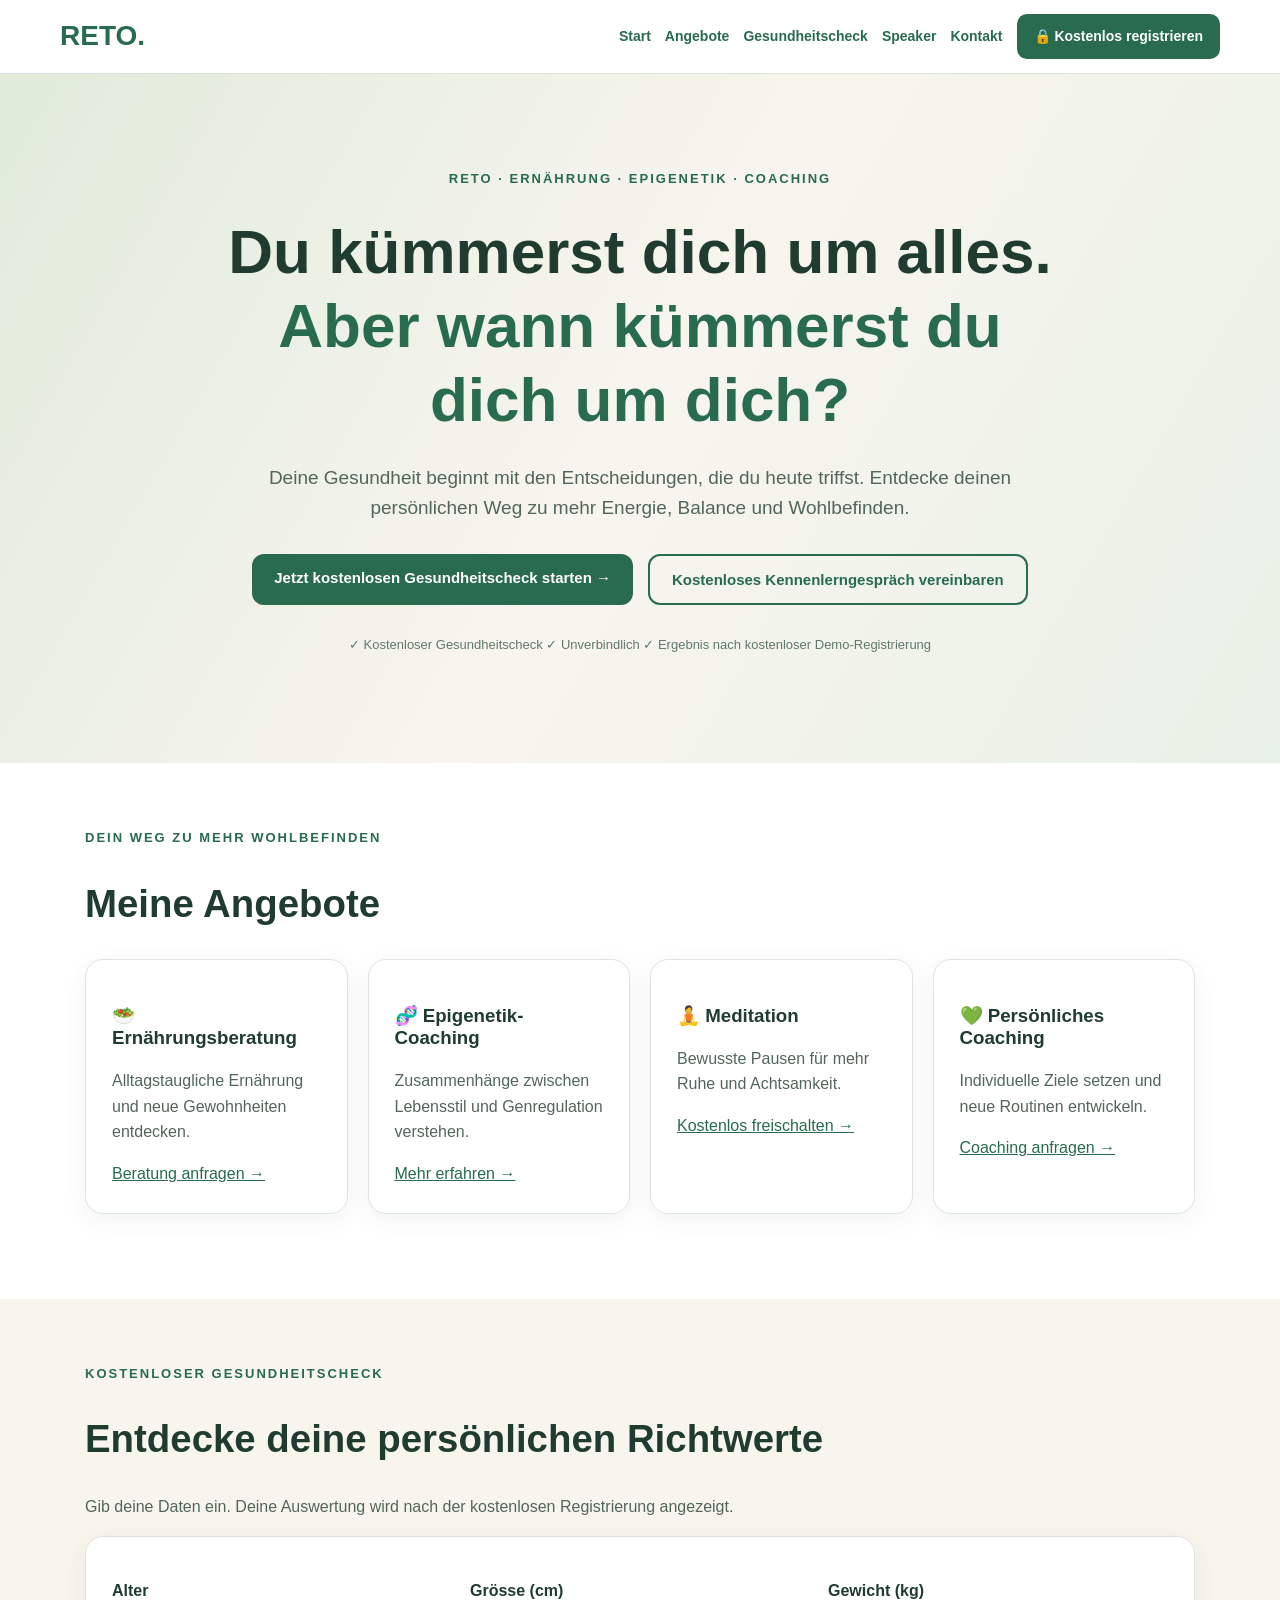
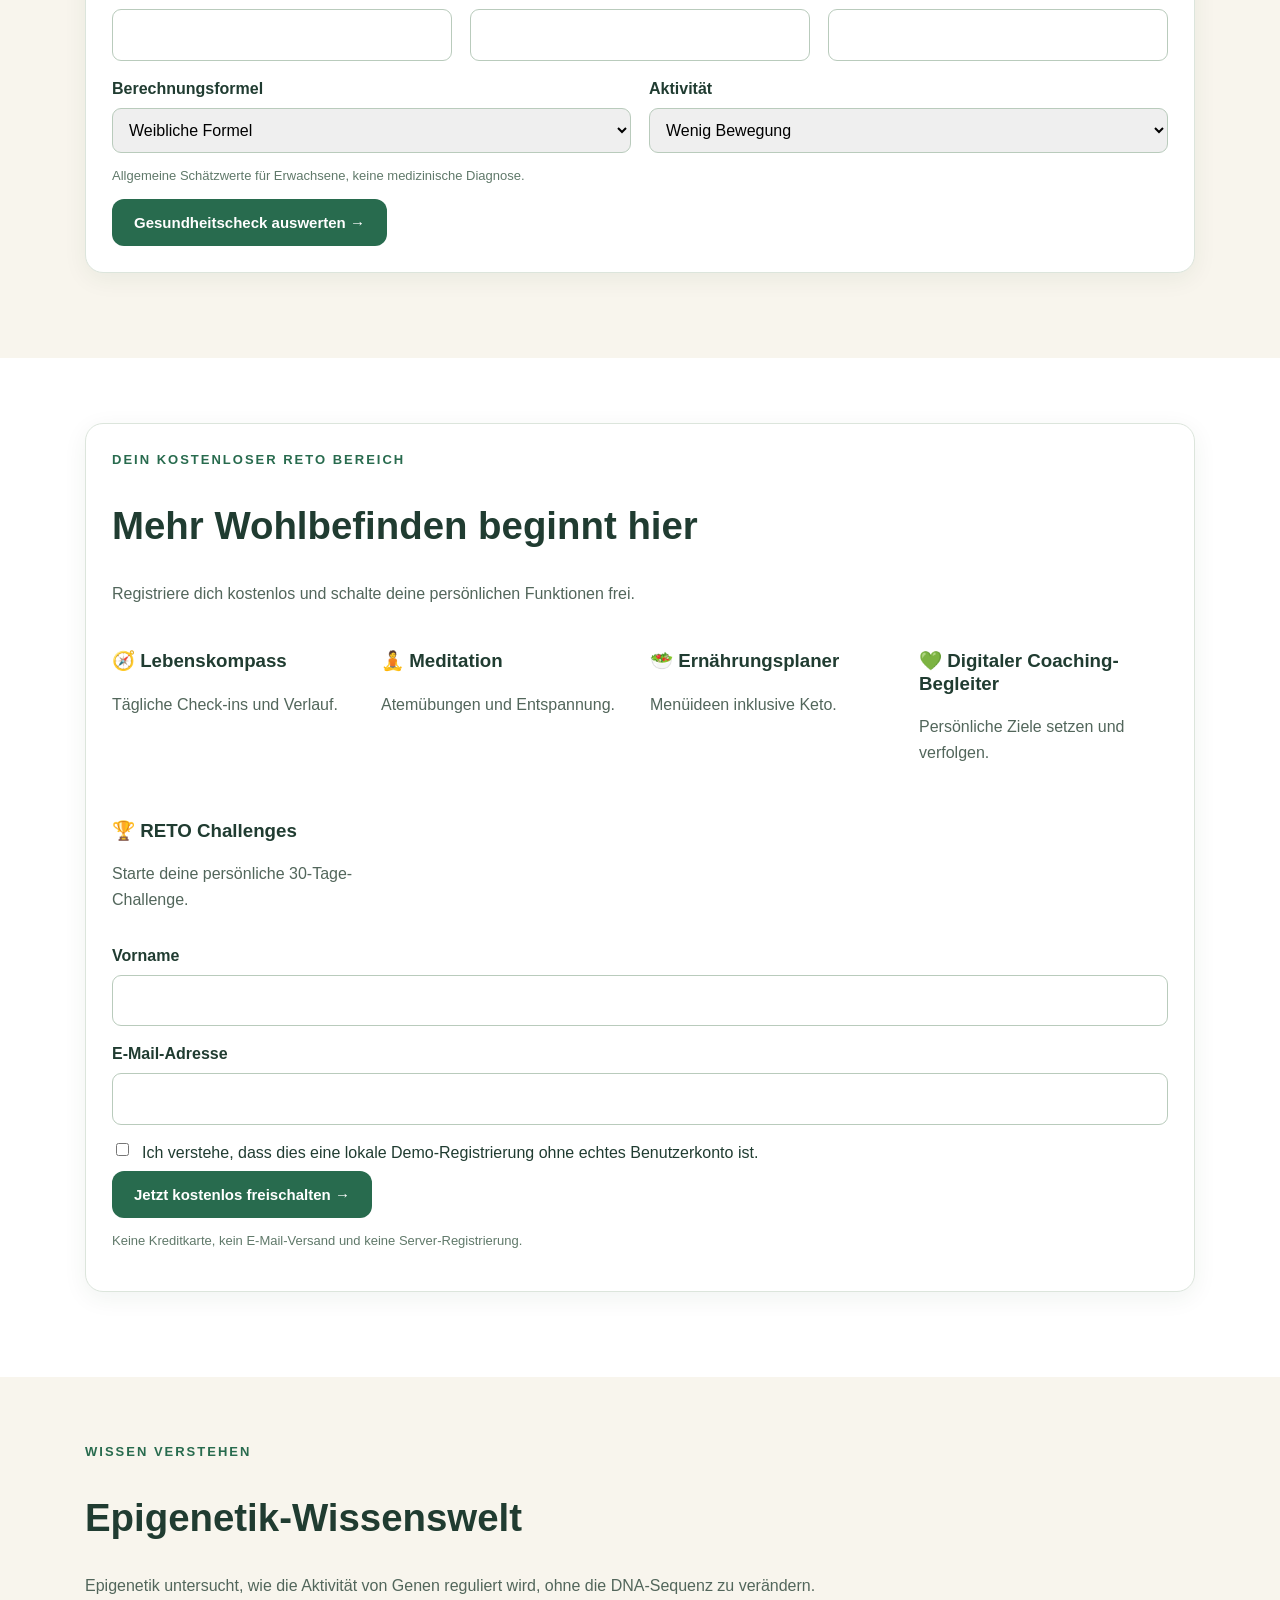
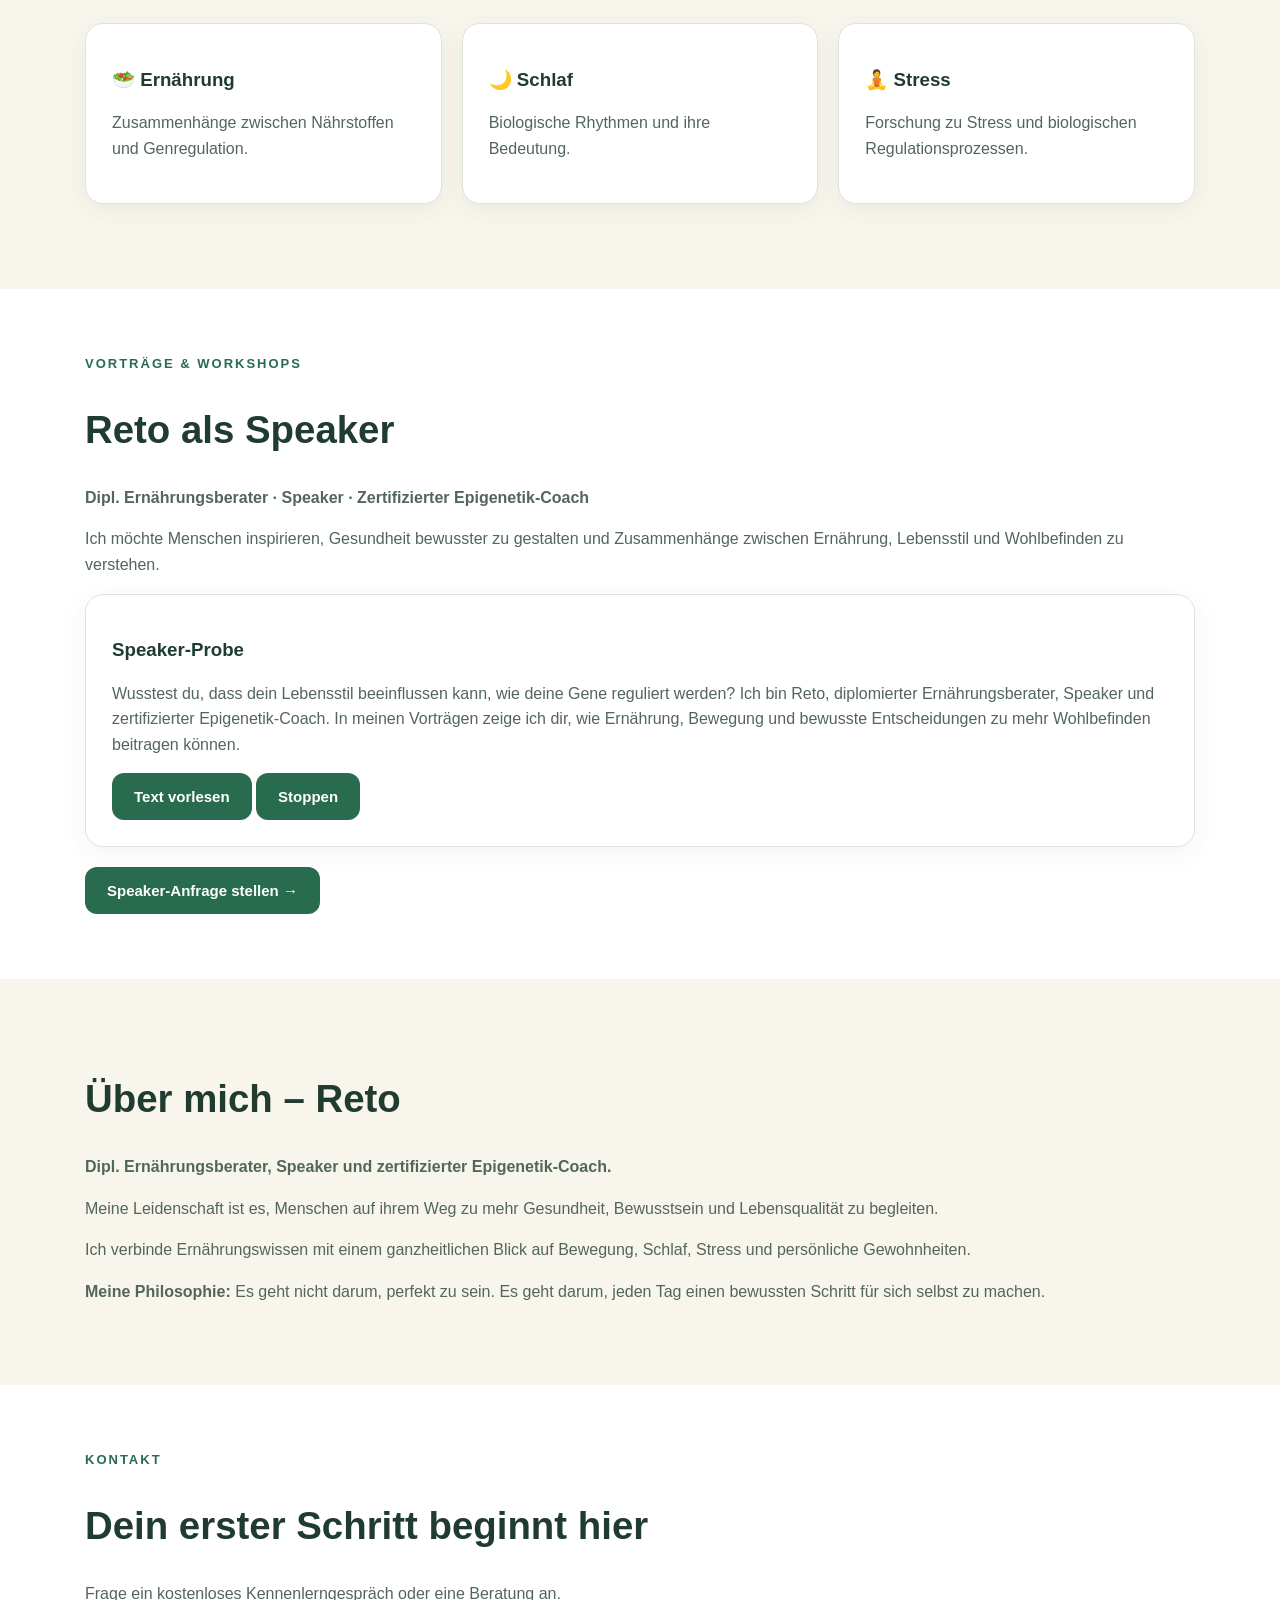
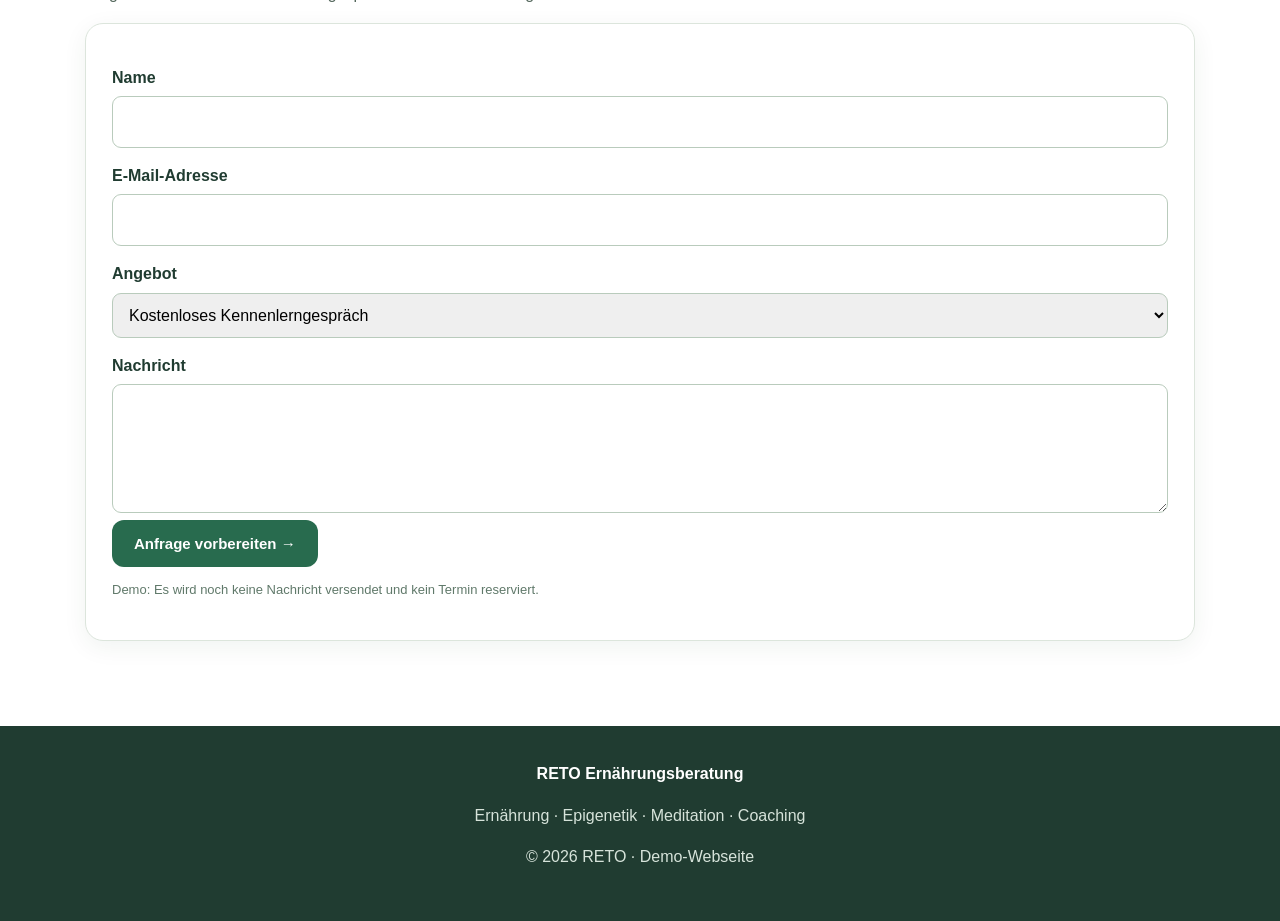
==== index.html @ 3183e953 "Update fmt.Println message from 'Hello' to 'Goodbye'" ====
<!DOCTYPE html>
<html lang="de-CH">
<head>
<meta charset="UTF-8">
<meta name="viewport" content="width=device-width, initial-scale=1">
<meta name="description" content="RETO Ernährungsberatung – Ernährung, Epigenetik, Meditation und Coaching.">
<title>RETO | Ernährung, Epigenetik & Coaching</title>

<style>
:root{
  --green:#286b4e;
  --dark:#203c31;
  --cream:#f8f5ed;
  --sage:#e0ebdc;
  --text:#52665b;
  --line:#dce5dc;
}
*{box-sizing:border-box}
html{scroll-behavior:smooth}
body{
  margin:0;
  font-family:Arial,Helvetica,sans-serif;
  color:var(--dark);
  line-height:1.6;
}
a{color:var(--green)}
p{color:var(--text)}
h1,h2,h3{line-height:1.2}
h2{font-size:clamp(27px,3vw,40px)}
section{scroll-margin-top:125px}
.hidden{display:none!important}

header{
  position:sticky;
  top:0;
  z-index:20;
  background:#fffffff2;
  border-bottom:1px solid var(--line);
}
nav{
  max-width:1200px;
  margin:auto;
  padding:14px 20px;
  display:flex;
  align-items:center;
  justify-content:space-between;
  gap:20px;
}
.logo{
  font-size:28px;
  font-weight:900;
  text-decoration:none;
}
.navlinks{
  display:flex;
  flex-wrap:wrap;
  align-items:center;
  gap:14px;
}
.navlinks a{
  text-decoration:none;
  font-size:14px;
  font-weight:700;
}
.member-button{
  background:var(--green);
  color:white!important;
  border-radius:10px;
  padding:11px 17px;
}
.container{
  max-width:1150px;
  margin:auto;
  padding:65px 20px;
}
.soft{background:var(--cream)}
.eyebrow{
  font-size:13px;
  font-weight:800;
  letter-spacing:2px;
  color:var(--green);
}
.hero{
  padding:95px 25px;
  text-align:center;
  background:linear-gradient(120deg,#e0ebdc,#f8f5ed,#e8f1e7);
}
.hero-inner{max-width:850px;margin:auto}
.hero h1{
  font-size:clamp(35px,5vw,62px);
  margin:25px 0;
}
.hero h1 span{display:block;color:var(--green)}
.hero p{font-size:19px}
.buttons{
  display:flex;
  justify-content:center;
  flex-wrap:wrap;
  gap:15px;
  margin:30px 0;
}
.btn,button{
  display:inline-block;
  background:var(--green);
  color:white;
  padding:15px 22px;
  border:0;
  border-radius:12px;
  font:700 15px Arial,sans-serif;
  cursor:pointer;
  text-decoration:none;
}
.btn:hover,button:hover{background:#1d503a}
.btn-outline{
  background:transparent;
  color:var(--green);
  border:2px solid var(--green);
}
.btn-outline:hover{
  background:var(--sage);
  color:var(--green);
}
button:disabled{opacity:.5;cursor:not-allowed}
.grid{
  display:grid;
  grid-template-columns:repeat(auto-fit,minmax(240px,1fr));
  gap:20px;
  margin-top:25px;
}
.card{
  background:white;
  border:1px solid var(--line);
  padding:26px;
  border-radius:18px;
  margin-bottom:20px;
  box-shadow:0 6px 24px #173b2610;
}
label{
  display:block;
  font-weight:700;
  margin:15px 0 6px;
}
input,select,textarea{
  width:100%;
  padding:12px;
  font:inherit;
  border:1px solid #b9cbbc;
  border-radius:9px;
}
input[type=range]{padding:0}
input[type=checkbox]{width:auto}
.check{
  display:flex;
  gap:10px;
  align-items:flex-start;
  font-weight:400;
}
.row{display:flex;gap:18px;flex-wrap:wrap}
.row>div{flex:1;min-width:180px}
.result{
  background:var(--sage);
  padding:22px;
  border-radius:14px;
  margin:20px 0;
}
.small{font-size:13px!important;color:#60796a}
.bar{
  height:14px;
  background:#dce7de;
  border-radius:20px;
  overflow:hidden;
}
.bar-fill{
  height:100%;
  width:0;
  background:var(--green);
}
.notice{
  background:#edf5ec;
  padding:20px;
  border-left:4px solid var(--green);
}
footer{
  background:var(--dark);
  padding:35px 20px;
  text-align:center;
  color:white;
}
footer p{color:#d6e3da}

@media(max-width:800px){
  nav{flex-direction:column;align-items:flex-start}
  .navlinks{gap:10px}
  .hero{padding:65px 20px}
  .hero p{font-size:16px}
  .container{padding:45px 18px}
  .buttons{flex-direction:column}
  .buttons .btn{width:100%}
}
</style>
</head>

<body>

<header>
<nav>
  <a href="#start" class="logo">RETO.</a>

  <div class="navlinks">
    <a href="#start">Start</a>
    <a href="#angebote">Angebote</a>
    <a href="#rechner">Gesundheitscheck</a>

    <!-- Nur nach Registrierung -->
    <a href="#kompass" class="member-nav hidden">Lebenskompass</a>
    <a href="#meditation" class="member-nav hidden">Meditation</a>
    <a href="#ernaehrung" class="member-nav hidden">Ernährung</a>
    <a href="#coaching" class="member-nav hidden">Coaching</a>
    <a href="#challenges" class="member-nav hidden">Challenges</a>

    <a href="#speaker">Speaker</a>
    <a href="#buchung">Kontakt</a>

    <a href="#mitgliedschaft" id="memberNavButton" class="member-button">
      🔒 Kostenlos registrieren
    </a>
  </div>
</nav>
</header>

<main>

<!-- STARTSEITE -->
<section id="start" class="hero">
<div class="hero-inner">
  <div class="eyebrow">RETO · ERNÄHRUNG · EPIGENETIK · COACHING</div>

  <h1>
    Du kümmerst dich um alles.
    <span>Aber wann kümmerst du dich um dich?</span>
  </h1>

  <p>
    Deine Gesundheit beginnt mit den Entscheidungen,
    die du heute triffst. Entdecke deinen persönlichen
    Weg zu mehr Energie, Balance und Wohlbefinden.
  </p>

  <div class="buttons">
    <a href="#rechner" class="btn">
      Jetzt kostenlosen Gesundheitscheck starten →
    </a>
    <a href="#buchung" class="btn btn-outline">
      Kostenloses Kennenlerngespräch vereinbaren
    </a>
  </div>

  <p class="small">
    ✓ Kostenloser Gesundheitscheck
    ✓ Unverbindlich
    ✓ Ergebnis nach kostenloser Demo-Registrierung
  </p>
</div>
</section>

<!-- ANGEBOTE -->
<section id="angebote" class="container">
  <div class="eyebrow">DEIN WEG ZU MEHR WOHLBEFINDEN</div>
  <h2>Meine Angebote</h2>

  <div class="grid">
    <article class="card">
      <h3>🥗 Ernährungsberatung</h3>
      <p>Alltagstaugliche Ernährung und neue Gewohnheiten entdecken.</p>
      <a href="#buchung">Beratung anfragen →</a>
    </article>

    <article class="card">
      <h3>🧬 Epigenetik-Coaching</h3>
      <p>Zusammenhänge zwischen Lebensstil und Genregulation verstehen.</p>
      <a href="#epigenetik">Mehr erfahren →</a>
    </article>

    <article class="card">
      <h3>🧘 Meditation</h3>
      <p>Bewusste Pausen für mehr Ruhe und Achtsamkeit.</p>
      <a href="#mitgliedschaft">Kostenlos freischalten →</a>
    </article>

    <article class="card">
      <h3>💚 Persönliches Coaching</h3>
      <p>Individuelle Ziele setzen und neue Routinen entwickeln.</p>
      <a href="#buchung">Coaching anfragen →</a>
    </article>
  </div>
</section>

<!-- GESUNDHEITSCHECK -->
<section id="rechner" class="soft">
<div class="container">
  <div class="eyebrow">KOSTENLOSER GESUNDHEITSCHECK</div>
  <h2>Entdecke deine persönlichen Richtwerte</h2>

  <p>
    Gib deine Daten ein. Deine Auswertung wird nach
    der kostenlosen Registrierung angezeigt.
  </p>

  <form id="healthForm" class="card">
    <div class="row">
      <div>
        <label for="age">Alter</label>
        <input id="age" type="number" min="18" max="120" required>
      </div>
      <div>
        <label for="height">Grösse (cm)</label>
        <input id="height" type="number" min="100" max="250" required>
      </div>
      <div>
        <label for="weight">Gewicht (kg)</label>
        <input id="weight" type="number" min="25" max="350" step="0.1" required>
      </div>
    </div>

    <div class="row">
      <div>
        <label for="sex">Berechnungsformel</label>
        <select id="sex">
          <option value="female">Weibliche Formel</option>
          <option value="male">Männliche Formel</option>
        </select>
      </div>
      <div>
        <label for="activity">Aktivität</label>
        <select id="activity">
          <option value="1.2">Wenig Bewegung</option>
          <option value="1.375">Leicht aktiv</option>
          <option value="1.55">Mässig aktiv</option>
          <option value="1.725">Sehr aktiv</option>
        </select>
      </div>
    </div>

    <p class="small">Allgemeine Schätzwerte für Erwachsene, keine medizinische Diagnose.</p>
    <button type="submit">Gesundheitscheck auswerten →</button>
  </form>

  <div id="healthGate" class="notice hidden">
    <h3>🔒 Deine Auswertung ist bereit</h3>
    <p>Registriere dich kostenlos, um dein Ergebnis zu sehen.</p>
    <a href="#mitgliedschaft" class="btn">Jetzt kostenlos registrieren →</a>
  </div>

  <div id="healthResult" class="result hidden" aria-live="polite">
    <h3>Deine persönliche Auswertung</h3>
    <div id="healthValues"></div>
    <a href="#kompass" class="btn">Zum Lebenskompass →</a>
  </div>
</div>
</section>

<!-- REGISTRIERUNG -->
<section id="mitgliedschaft" class="container">

  <div id="memberGate" class="card">
    <div class="eyebrow">DEIN KOSTENLOSER RETO BEREICH</div>
    <h2>Mehr Wohlbefinden beginnt hier</h2>

    <p>
      Registriere dich kostenlos und schalte
      deine persönlichen Funktionen frei.
    </p>

    <div class="grid">
      <div>
        <h3>🧭 Lebenskompass</h3>
        <p>Tägliche Check-ins und Verlauf.</p>
      </div>
      <div>
        <h3>🧘 Meditation</h3>
        <p>Atemübungen und Entspannung.</p>
      </div>
      <div>
        <h3>🥗 Ernährungsplaner</h3>
        <p>Menüideen inklusive Keto.</p>
      </div>
      <div>
        <h3>💚 Digitaler Coaching-Begleiter</h3>
        <p>Persönliche Ziele setzen und verfolgen.</p>
      </div>
      <div>
        <h3>🏆 RETO Challenges</h3>
        <p>Starte deine persönliche 30-Tage-Challenge.</p>
      </div>
    </div>

    <form id="memberForm">
      <label for="memberName">Vorname</label>
      <input id="memberName" maxlength="80" required>

      <label for="memberEmail">E-Mail-Adresse</label>
      <input id="memberEmail" type="email" required>

      <label class="check">
        <input type="checkbox" required>
        Ich verstehe, dass dies eine lokale Demo-Registrierung
        ohne echtes Benutzerkonto ist.
      </label>

      <button type="submit">
        Jetzt kostenlos freischalten →
      </button>
    </form>

    <p class="small">
      Keine Kreditkarte, kein E-Mail-Versand
      und keine Server-Registrierung.
    </p>
  </div>

  <div id="memberWelcome" class="result hidden">
    <h2 id="welcomeTitle">Willkommen bei RETO!</h2>
    <p>Deine Funktionen sind in diesem Browser freigeschaltet.</p>

    <div class="buttons">
      <a href="#kompass" class="btn">🧭 Lebenskompass</a>
      <a href="#meditation" class="btn">🧘 Meditation</a>
      <a href="#ernaehrung" class="btn">🥗 Ernährungsplaner</a>
      <a href="#coaching" class="btn">💚 Coaching-Begleiter</a>
      <a href="#challenges" class="btn">🏆 RETO Challenges</a>
    </div>

    <button type="button" id="logoutButton">
      Demo-Zugang zurücksetzen
    </button>
  </div>
</section>

<!-- LEBENSKOMPASS -->
<section id="kompass" class="container member-only hidden">
  <div class="eyebrow">DEIN TÄGLICHER BEGLEITER</div>
  <h2>RETO Lebenskompass</h2>

  <p>Wie geht es dir heute? Halte deine Werte fest und beobachte deinen Verlauf.</p>

  <form id="compassForm" class="card">
    <label for="energy">
      Energie: <output id="energyOut">5</output>/10
    </label>
    <input id="energy" type="range" min="1" max="10" value="5">

    <label for="stress">
      Stress: <output id="stressOut">5</output>/10
    </label>
    <input id="stress" type="range" min="1" max="10" value="5">

    <label for="mood">
      Stimmung: <output id="moodOut">5</output>/10
    </label>
    <input id="mood" type="range" min="1" max="10" value="5">

    <label for="sleep">Schlafdauer (Stunden)</label>
    <input id="sleep" type="number" min="0" max="24" step="0.5" value="7" required>

    <label for="movement">Bewegung (Minuten)</label>
    <input id="movement" type="number" min="0" max="1440" value="20" required>

    <label for="notes">Persönliche Notiz</label>
    <textarea id="notes" rows="3"></textarea>

    <button type="submit">Heutigen Check-in speichern</button>
  </form>

  <div id="dailyTip" class="result hidden" aria-live="polite"></div>

  <div class="card">
    <h3>Dein Verlauf</h3>
    <p id="progressText">Noch keine Check-ins vorhanden.</p>
    <div class="bar">
      <div id="progressBar" class="bar-fill"></div>
    </div>
    <div id="history"></div>
    <button type="button" id="clearCompass">Verlauf löschen</button>
  </div>
</section>

<!-- MEDITATION -->
<section id="meditation" class="soft member-only hidden">
<div class="container">
  <div class="eyebrow">RETO MITGLIEDERBEREICH</div>
  <h2>Meditation & Achtsamkeit</h2>

  <p>Gönne dir einen bewussten Moment der Ruhe.</p>

  <div class="grid">
    <div class="card">
      <h3>🌿 Ruhiger Atem</h3>
      <p>Eine kurze Atemübung über 60 Sekunden.</p>
      <button type="button" id="breathButton">
        Atemübung starten
      </button>
      <div id="breathText" class="result hidden" aria-live="polite"></div>
    </div>

    <div class="card">
      <h3>🌙 Abendruhe</h3>
      <p>Ein Impuls zum bewussten Abschalten.</p>
      <button type="button" id="eveningButton">
        Abendimpuls anzeigen
      </button>
      <div id="eveningText" class="result hidden"></div>
    </div>
  </div>
</div>
</section>

<!-- ERNÄHRUNGSPLANER -->
<section id="ernaehrung" class="container member-only hidden">
  <div class="eyebrow">RETO MITGLIEDERBEREICH</div>
  <h2>Intelligenter Ernährungsplaner</h2>

  <p>Entdecke Menüideen passend zu deiner Ernährungsform.</p>

  <div class="card">
    <label for="diet">Ernährungsform</label>
    <select id="diet">
      <option value="balanced">Ausgewogen</option>
      <option value="vegetarian">Vegetarisch</option>
      <option value="vegan">Vegan</option>
      <option value="keto">Keto</option>
    </select>

    <button type="button" id="mealButton">
      Menüideen erstellen
    </button>

    <div id="mealResult" class="result hidden"></div>
  </div>

  <p class="small">
    Die Menüideen berücksichtigen keine individuellen
    Allergien oder Erkrankungen.
  </p>
</section>

<!-- DIGITALER COACHING-BEGLEITER -->
<section id="coaching" class="container member-only hidden">
  <div class="eyebrow">RETO MITGLIEDERBEREICH</div>
  <h2>Digitaler Coaching-Begleiter</h2>

  <p>Setze dir ein persönliches Ziel und verfolge deinen Fortschritt.</p>

  <div class="card">
    <label for="goal">Mein persönliches Ziel</label>
    <input id="goal" maxlength="300"
           placeholder="z.B. täglich 20 Minuten spazieren">

    <button type="button" id="saveGoal">
      Ziel speichern
    </button>

    <p id="goalDisplay"></p>
  </div>
</section>

<!-- RETO CHALLENGES -->
<section id="challenges" class="soft member-only hidden">
<div class="container">
  <div class="eyebrow">RETO MITGLIEDERBEREICH</div>
  <h2>RETO Challenges</h2>

  <p>Starte deine persönliche 30-Tage-Wohlfühlchallenge.</p>

  <div class="card">
    <h3>🏆 30 Tage für dich</h3>
    <p>Jeden Tag eine kleine Aufgabe für mehr Achtsamkeit.</p>

    <p id="challengeProgress"></p>

    <button type="button" id="challengeButton">
      Heutige Aufgabe erledigt
    </button>

    <p class="small">
      Lokale Einzel-Challenge, noch keine echte Community.
    </p>
  </div>
</div>
</section>

<!-- EPIGENETIK -->
<section id="epigenetik" class="soft">
<div class="container">
  <div class="eyebrow">WISSEN VERSTEHEN</div>
  <h2>Epigenetik-Wissenswelt</h2>

  <p>
    Epigenetik untersucht, wie die Aktivität von Genen
    reguliert wird, ohne die DNA-Sequenz zu verändern.
  </p>

  <div class="grid">
    <div class="card">
      <h3>🥗 Ernährung</h3>
      <p>Zusammenhänge zwischen Nährstoffen und Genregulation.</p>
    </div>
    <div class="card">
      <h3>🌙 Schlaf</h3>
      <p>Biologische Rhythmen und ihre Bedeutung.</p>
    </div>
    <div class="card">
      <h3>🧘 Stress</h3>
      <p>Forschung zu Stress und biologischen Regulationsprozessen.</p>
    </div>
  </div>
</div>
</section>

<!-- SPEAKER -->
<section id="speaker" class="container">
  <div class="eyebrow">VORTRÄGE & WORKSHOPS</div>
  <h2>Reto als Speaker</h2>

  <p>
    <strong>
      Dipl. Ernährungsberater · Speaker ·
      Zertifizierter Epigenetik-Coach
    </strong>
  </p>

  <p>
    Ich möchte Menschen inspirieren, Gesundheit bewusster
    zu gestalten und Zusammenhänge zwischen Ernährung,
    Lebensstil und Wohlbefinden zu verstehen.
  </p>

  <div class="card">
    <h3>Speaker-Probe</h3>

    <p id="speakerText">
      Wusstest du, dass dein Lebensstil beeinflussen kann,
      wie deine Gene reguliert werden?
      Ich bin Reto, diplomierter Ernährungsberater,
      Speaker und zertifizierter Epigenetik-Coach.
      In meinen Vorträgen zeige ich dir, wie Ernährung,
      Bewegung und bewusste Entscheidungen
      zu mehr Wohlbefinden beitragen können.
    </p>

    <button type="button" id="speakButton">Text vorlesen</button>
    <button type="button" id="stopSpeak">Stoppen</button>
  </div>

  <a href="#buchung" class="btn">
    Speaker-Anfrage stellen →
  </a>
</section>

<!-- ÜBER MICH -->
<section id="ueber" class="soft">
<div class="container">
  <h2>Über mich – Reto</h2>

  <p>
    <strong>
      Dipl. Ernährungsberater, Speaker und
      zertifizierter Epigenetik-Coach.
    </strong>
  </p>

  <p>
    Meine Leidenschaft ist es, Menschen auf ihrem Weg
    zu mehr Gesundheit, Bewusstsein und Lebensqualität
    zu begleiten.
  </p>

  <p>
    Ich verbinde Ernährungswissen mit einem
    ganzheitlichen Blick auf Bewegung, Schlaf,
    Stress und persönliche Gewohnheiten.
  </p>

  <p>
    <strong>Meine Philosophie:</strong>
    Es geht nicht darum, perfekt zu sein.
    Es geht darum, jeden Tag einen bewussten
    Schritt für sich selbst zu machen.
  </p>
</div>
</section>

<!-- KONTAKT -->
<section id="buchung" class="container">
  <div class="eyebrow">KONTAKT</div>
  <h2>Dein erster Schritt beginnt hier</h2>

  <p>Frage ein kostenloses Kennenlerngespräch oder eine Beratung an.</p>

  <form id="bookingForm" class="card">
    <label for="bookName">Name</label>
    <input id="bookName" required>

    <label for="bookEmail">E-Mail-Adresse</label>
    <input id="bookEmail" type="email" required>

    <label for="bookService">Angebot</label>
    <select id="bookService">
      <option>Kostenloses Kennenlerngespräch</option>
      <option>Ernährungsberatung</option>
      <option>Epigenetik-Coaching</option>
      <option>Persönliches Coaching</option>
      <option>Speaker-Anfrage</option>
    </select>

    <label for="bookMessage">Nachricht</label>
    <textarea id="bookMessage" rows="4"></textarea>

    <button type="submit">Anfrage vorbereiten →</button>

    <p class="small">
      Demo: Es wird noch keine Nachricht versendet
      und kein Termin reserviert.
    </p>
  </form>

  <div id="bookingResult" class="result hidden">
    <h3>Deine vorbereitete Anfrage</h3>
    <textarea id="bookingCopy" rows="8" readonly></textarea>
    <button type="button" id="copyBooking">Anfrage kopieren</button>
  </div>
</section>

</main>

<footer>
  <strong>RETO Ernährungsberatung</strong>
  <p>Ernährung · Epigenetik · Meditation · Coaching</p>
  <p>© <span id="year"></span> RETO · Demo-Webseite</p>
</footer>

<script>
"use strict";

const $ = id => document.getElementById(id);
const KEY = "reto_demo_v3_";

const protectedIds = [
  "kompass",
  "meditation",
  "ernaehrung",
  "coaching",
  "challenges"
];

function read(key,fallback) {
  try {
    const value = localStorage.getItem(KEY+key);
    return value===null ? fallback : JSON.parse(value);
  } catch {
    return fallback;
  }
}

function save(key,value) {
  try {
    localStorage.setItem(KEY+key,JSON.stringify(value));
    return true;
  } catch {
    alert("Die lokale Speicherung ist nicht verfügbar.");
    return false;
  }
}

function today() {
  const d=new Date();
  return [
    d.getFullYear(),
    String(d.getMonth()+1).padStart(2,"0"),
    String(d.getDate()).padStart(2,"0")
  ].join("-");
}

function isMember() {
  return read("registered",false)===true;
}

function setText(id,value) {
  $(id).textContent=value;
}

/* REGISTRIERUNG UND NAVIGATION */

function updateMemberAccess() {
  const member=isMember();

  document.querySelectorAll(".member-only")
    .forEach(el=>el.classList.toggle("hidden",!member));

  document.querySelectorAll(".member-nav")
    .forEach(el=>el.classList.toggle("hidden",!member));

  $("memberGate").classList.toggle("hidden",member);
  $("memberWelcome").classList.toggle("hidden",!member);

  $("memberNavButton").textContent=
    member ? "💚 Mein RETO" : "🔒 Kostenlos registrieren";

  const name=read("memberName","");
  setText(
    "welcomeTitle",
    name ? "Willkommen, "+name+"!" : "Willkommen bei RETO!"
  );
}

function guardNavigation() {
  const id=decodeURIComponent(location.hash.slice(1));

  if(protectedIds.includes(id) && !isMember()) {
    history.replaceState(null,"","#mitgliedschaft");
    $("mitgliedschaft").scrollIntoView({behavior:"smooth"});
  }
}

$("memberForm").addEventListener("submit",e=>{
  e.preventDefault();

  const form=e.currentTarget;
  if(!form.reportValidity())return;

  const name=$("memberName").value.trim();
  if(!name)return;

  if(!save("registered",true))return;
  save("memberName",name);

  updateMemberAccess();

  if(pendingHealth) {
    $("healthGate").classList.add("hidden");
    showHealth(pendingHealth);
  } else {
    $("mitgliedschaft").scrollIntoView({behavior:"smooth"});
  }
});

$("logoutButton").addEventListener("click",()=>{
  localStorage.removeItem(KEY+"registered");
  localStorage.removeItem(KEY+"memberName");
  pendingHealth=null;

  $("healthResult").classList.add("hidden");

  updateMemberAccess();
  history.replaceState(null,"","#mitgliedschaft");
  $("mitgliedschaft").scrollIntoView({behavior:"smooth"});
});

window.addEventListener("hashchange",guardNavigation);

/* GESUNDHEITSCHECK */

let pendingHealth=null;

function calculateHealth() {
  const age=Number($("age").value);
  const height=Number($("height").value);
  const weight=Number($("weight").value);
  const factor=Number($("activity").value);

  if(
    age<18 || age>120 ||
    height<100 || height>250 ||
    weight<25 || weight>350
  ){
    alert("Bitte überprüfe deine Angaben.");
    return null;
  }

  const bmi=weight/Math.pow(height/100,2);
  const base=10*weight+6.25*height-5*age+
    ($("sex").value==="male" ? 5 : -161);

  return {
    bmi:bmi.toFixed(1),
    calories:Math.round(base*factor),
    water:Math.round(weight*30)
  };
}

function showHealth(result) {
  if(!result || !isMember())return;

  const box=$("healthValues");
  box.replaceChildren();

  const values=[
    ["BMI",result.bmi],
    ["Geschätzter Energiebedarf",result.calories+" kcal/Tag"],
    ["Grobe Flüssigkeitsorientierung",result.water+" ml/Tag"]
  ];

  values.forEach(([label,value])=>{
    const p=document.createElement("p");
    const strong=document.createElement("strong");
    strong.textContent=label+": ";
    p.append(strong,document.createTextNode(value));
    box.appendChild(p);
  });

  const note=document.createElement("p");
  note.className="small";
  note.textContent=
    "Die Werte sind allgemeine Schätzungen und keine Diagnose. "+
    "Der tatsächliche Bedarf kann abweichen.";
  box.appendChild(note);

  $("healthGate").classList.add("hidden");
  $("healthResult").classList.remove("hidden");
  $("healthResult").scrollIntoView({behavior:"smooth"});
}

$("healthForm").addEventListener("submit",e=>{
  e.preventDefault();
  pendingHealth=calculateHealth();
  if(!pendingHealth)return;

  $("healthResult").classList.add("hidden");

  if(isMember()) {
    showHealth(pendingHealth);
  } else {
    $("healthGate").classList.remove("hidden");
    $("healthGate").scrollIntoView({behavior:"smooth"});
  }
});

/* LEBENSKOMPASS */

["energy","stress","mood"].forEach(id=>{
  $(id).addEventListener("input",()=>{
    setText(id+"Out",$(id).value);
  });
});

function renderHistory() {
  const entries=read("checkins",[]);
  const box=$("history");
  box.replaceChildren();

  setText(
    "progressText",
    entries.length+" gespeicherte Tages-Check-ins"
  );

  $("progressBar").style.width=
    Math.min(100,entries.length/30*100)+"%";

  entries.slice(-10).reverse().forEach(entry=>{
    const p=document.createElement("p");
    p.textContent=
      entry.date+" · Energie "+entry.energy+
      "/10 · Stress "+entry.stress+
      "/10 · Stimmung "+entry.mood+"/10";
    box.appendChild(p);
  });
}

$("compassForm").addEventListener("submit",e=>{
  e.preventDefault();
  if(!isMember())return;

  const entry={
    date:today(),
    energy:Number($("energy").value),
    stress:Number($("stress").value),
    mood:Number($("mood").value),
    sleep:Number($("sleep").value),
    movement:Number($("movement").value),
    notes:$("notes").value
  };

  if(
    entry.sleep<0 || entry.sleep>24 ||
    entry.movement<0 || entry.movement>1440
  ){
    alert("Bitte überprüfe Schlaf und Bewegung.");
    return;
  }

  const entries=read("checkins",[]);
  const index=entries.findIndex(x=>x.date===entry.date);

  if(index>=0)entries[index]=entry;
  else entries.push(entry);

  entries.sort((a,b)=>a.date.localeCompare(b.date));

  if(!save("checkins",entries))return;

  let tip=
    "Achte heute auf regelmässige Pausen und ausgewogene Mahlzeiten.";

  if(entry.stress>=7)
    tip="Dein Stresswert ist hoch. Eine kurze Atemübung könnte dir guttun.";
  else if(entry.sleep<6)
    tip="Du hast wenig geschlafen. Plane heute bewusst Erholung ein.";
  else if(entry.energy<=4)
    tip="Deine Energie ist niedrig. Vielleicht tut dir ein ruhiger Spaziergang gut.";
  else if(entry.movement<15)
    tip="Vielleicht findest du heute Zeit für etwas leichte Bewegung.";

  setText("dailyTip","Dein Tagesimpuls: "+tip);
  $("dailyTip").classList.remove("hidden");

  renderHistory();
});

$("clearCompass").addEventListener("click",()=>{
  if(confirm("Alle lokalen Lebenskompass-Einträge löschen?")) {
    localStorage.removeItem(KEY+"checkins");
    $("dailyTip").classList.add("hidden");
    renderHistory();
  }
});

/* ERNÄHRUNGSPLANER */

const meals={
  balanced:[
    "Frühstück: Haferflocken mit Beeren und Joghurt",
    "Mittag: Quinoa mit Gemüse und Poulet oder Tofu",
    "Abend: Ofengemüse mit Kartoffeln und Kräuterquark"
  ],
  vegetarian:[
    "Frühstück: Naturjoghurt mit Früchten und Nüssen",
    "Mittag: Linsen-Bowl mit Gemüse",
    "Abend: Gemüse-Frittata mit Salat"
  ],
  vegan:[
    "Frühstück: Porridge mit Pflanzendrink",
    "Mittag: Kichererbsen-Bowl",
    "Abend: Tofu mit Gemüse und Vollkornreis"
  ],
  keto:[
    "Frühstück: Omelett mit Avocado",
    "Mittag: Salat mit Ei, Oliven und Feta",
    "Abend: Lachs mit Broccoli und Olivenöl"
  ]
};

$("mealButton").addEventListener("click",()=>{
  if(!isMember())return;

  const box=$("mealResult");
  box.replaceChildren();

  const ul=document.createElement("ul");

  meals[$("diet").value].forEach(meal=>{
    const li=document.createElement("li");
    li.textContent=meal;
    ul.appendChild(li);
  });

  box.appendChild(ul);
  box.classList.remove("hidden");
});

/* MEDITATION */

let breathTimer=null;

$("breathButton").addEventListener("click",()=>{
  if(!isMember())return;
  if(breathTimer)clearInterval(breathTimer);

  let seconds=0;
  const total=60;
  const box=$("breathText");
  box.classList.remove("hidden");

  function update() {
    if(seconds>=total) {
      box.textContent=
        "Die Übung ist beendet. Nimm dir einen Moment Zeit.";
      clearInterval(breathTimer);
      breathTimer=null;
      return;
    }

    box.textContent=
      (seconds%10<4 ? "Atme ruhig ein" : "Atme langsam aus")+
      " · Noch "+(total-seconds)+" Sekunden";

    seconds++;
  }

  update();
  breathTimer=setInterval(update,1000);
});

$("eveningButton").addEventListener("click",()=>{
  if(!isMember())return;

  setText(
    "eveningText",
    "Lass den Tag langsam ausklingen. Lege dein Handy beiseite, "+
    "atme ruhig und denke an einen schönen Moment des Tages."
  );

  $("eveningText").classList.remove("hidden");
});

/* DIGITALER COACHING-BEGLEITER */

$("saveGoal").addEventListener("click",()=>{
  if(!isMember())return;

  const goal=$("goal").value.trim();

  if(goal && save("goal",goal)) {
    setText("goalDisplay","Dein Ziel: "+goal);
  }
});

const savedGoal=read("goal","");

if(savedGoal) {
  $("goal").value=savedGoal;
  setText("goalDisplay","Dein Ziel: "+savedGoal);
}

/* RETO CHALLENGES */

function renderChallenge() {
  const days=read("challengeDays",[]);

  setText(
    "challengeProgress",
    days.length+" von 30 Tagen erledigt"
  );

  $("challengeButton").disabled=
    days.includes(today()) || days.length>=30;
}

$("challengeButton").addEventListener("click",()=>{
  if(!isMember())return;

  const days=read("challengeDays",[]);

  if(!days.includes(today()) && days.length<30) {
    days.push(today());
    save("challengeDays",days);
  }

  renderChallenge();
});

/* SPEAKER */

$("speakButton").addEventListener("click",()=>{
  if(!("speechSynthesis" in window)) {
    alert("Dein Browser unterstützt keine Sprachausgabe.");
    return;
  }

  speechSynthesis.cancel();

  const speech=new SpeechSynthesisUtterance(
    $("speakerText").textContent
  );

  speech.lang="de-CH";
  speech.rate=.95;

  speechSynthesis.speak(speech);
});

$("stopSpeak").addEventListener("click",()=>{
  if("speechSynthesis" in window) {
    speechSynthesis.cancel();
  }
});

/* KONTAKT */

$("bookingForm").addEventListener("submit",e=>{
  e.preventDefault();

  const request=
    "Anfrage an RETO Ernährungsberatung\n\n"+
    "Name: "+$("bookName").value.trim()+"\n"+
    "E-Mail: "+$("bookEmail").value.trim()+"\n"+
    "Angebot: "+$("bookService").value+"\n\n"+
    "Nachricht:\n"+$("bookMessage").value.trim();

  $("bookingCopy").value=request;
  $("bookingResult").classList.remove("hidden");
  $("bookingResult").scrollIntoView({behavior:"smooth"});
});

$("copyBooking").addEventListener("click",async()=>{
  try {
    await navigator.clipboard.writeText(
      $("bookingCopy").value
    );

    alert("Anfrage kopiert.");
  } catch {
    $("bookingCopy").focus();
    $("bookingCopy").select();
    alert("Bitte den markierten Text kopieren.");
  }
});

/* START */

$("year").textContent=new Date().getFullYear();

updateMemberAccess();
renderHistory();
renderChallenge();

setTimeout(guardNavigation,100);

</script>
</body>
</html>
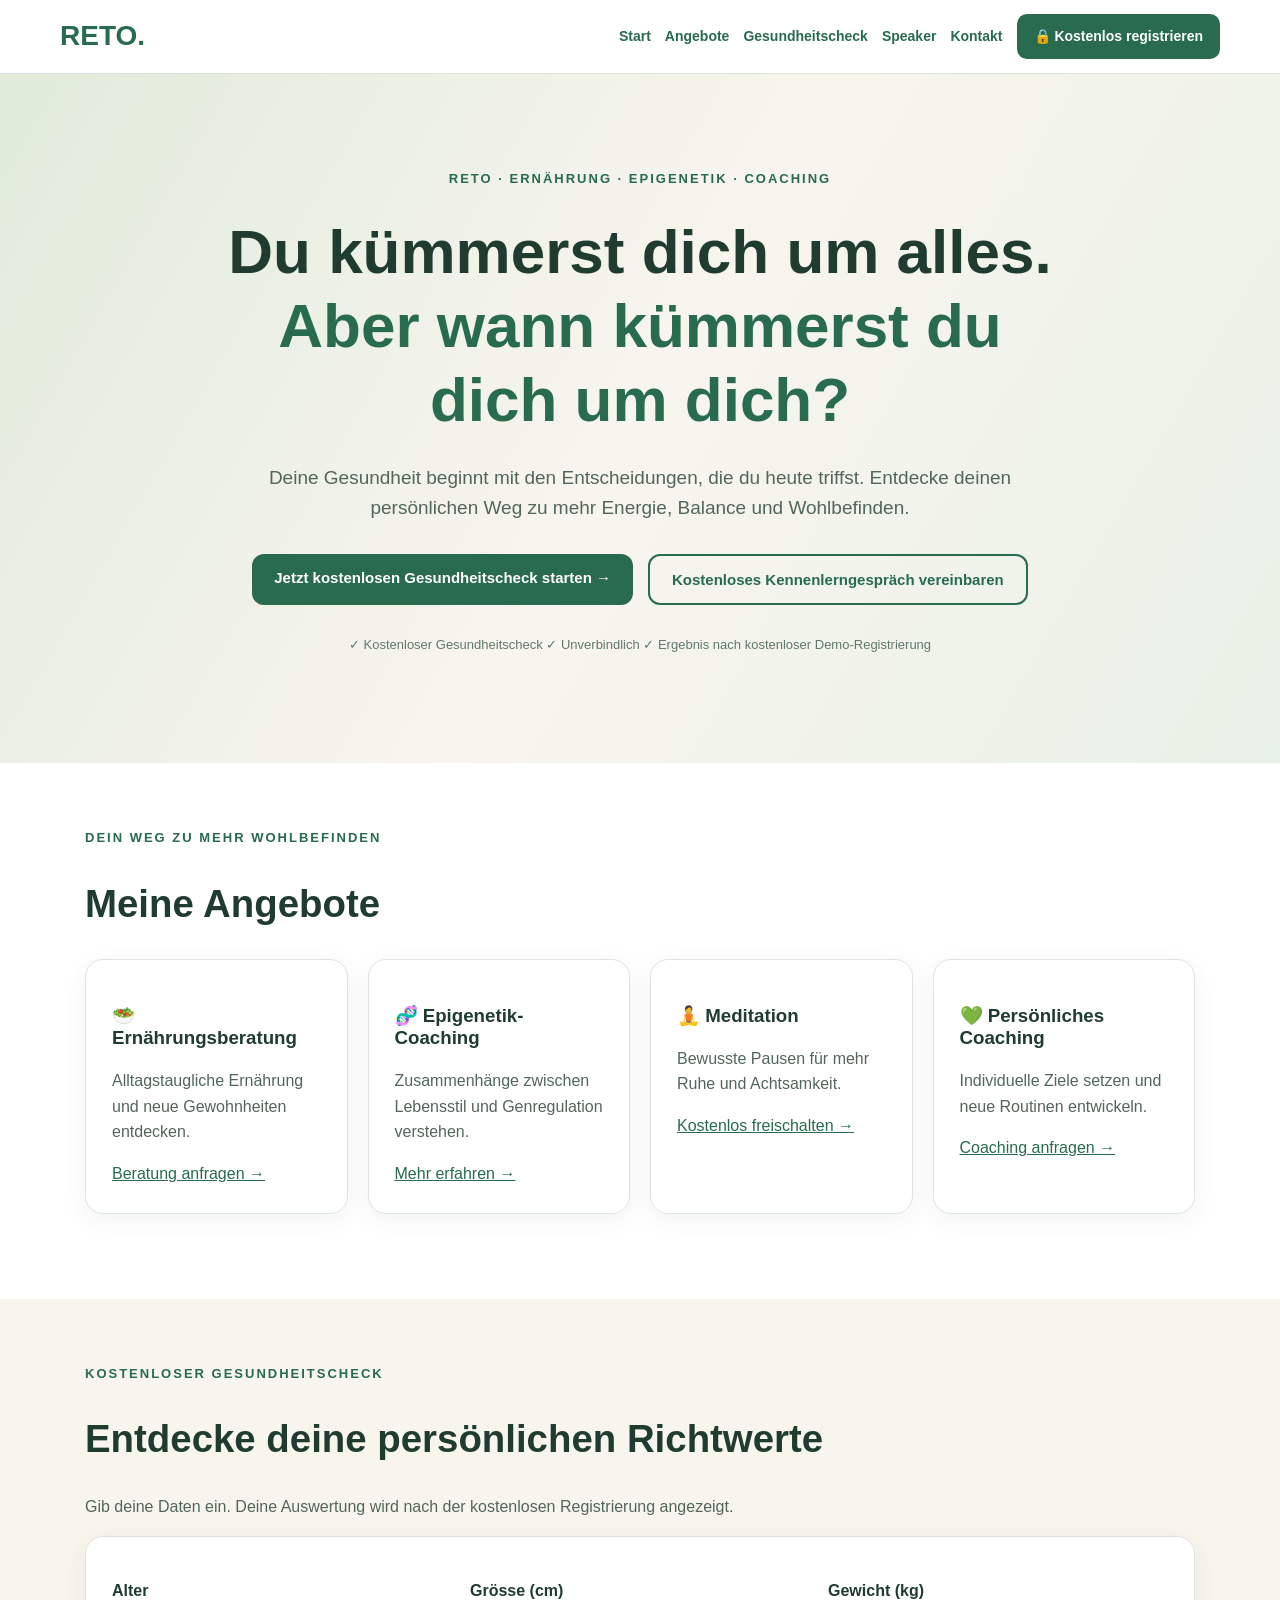
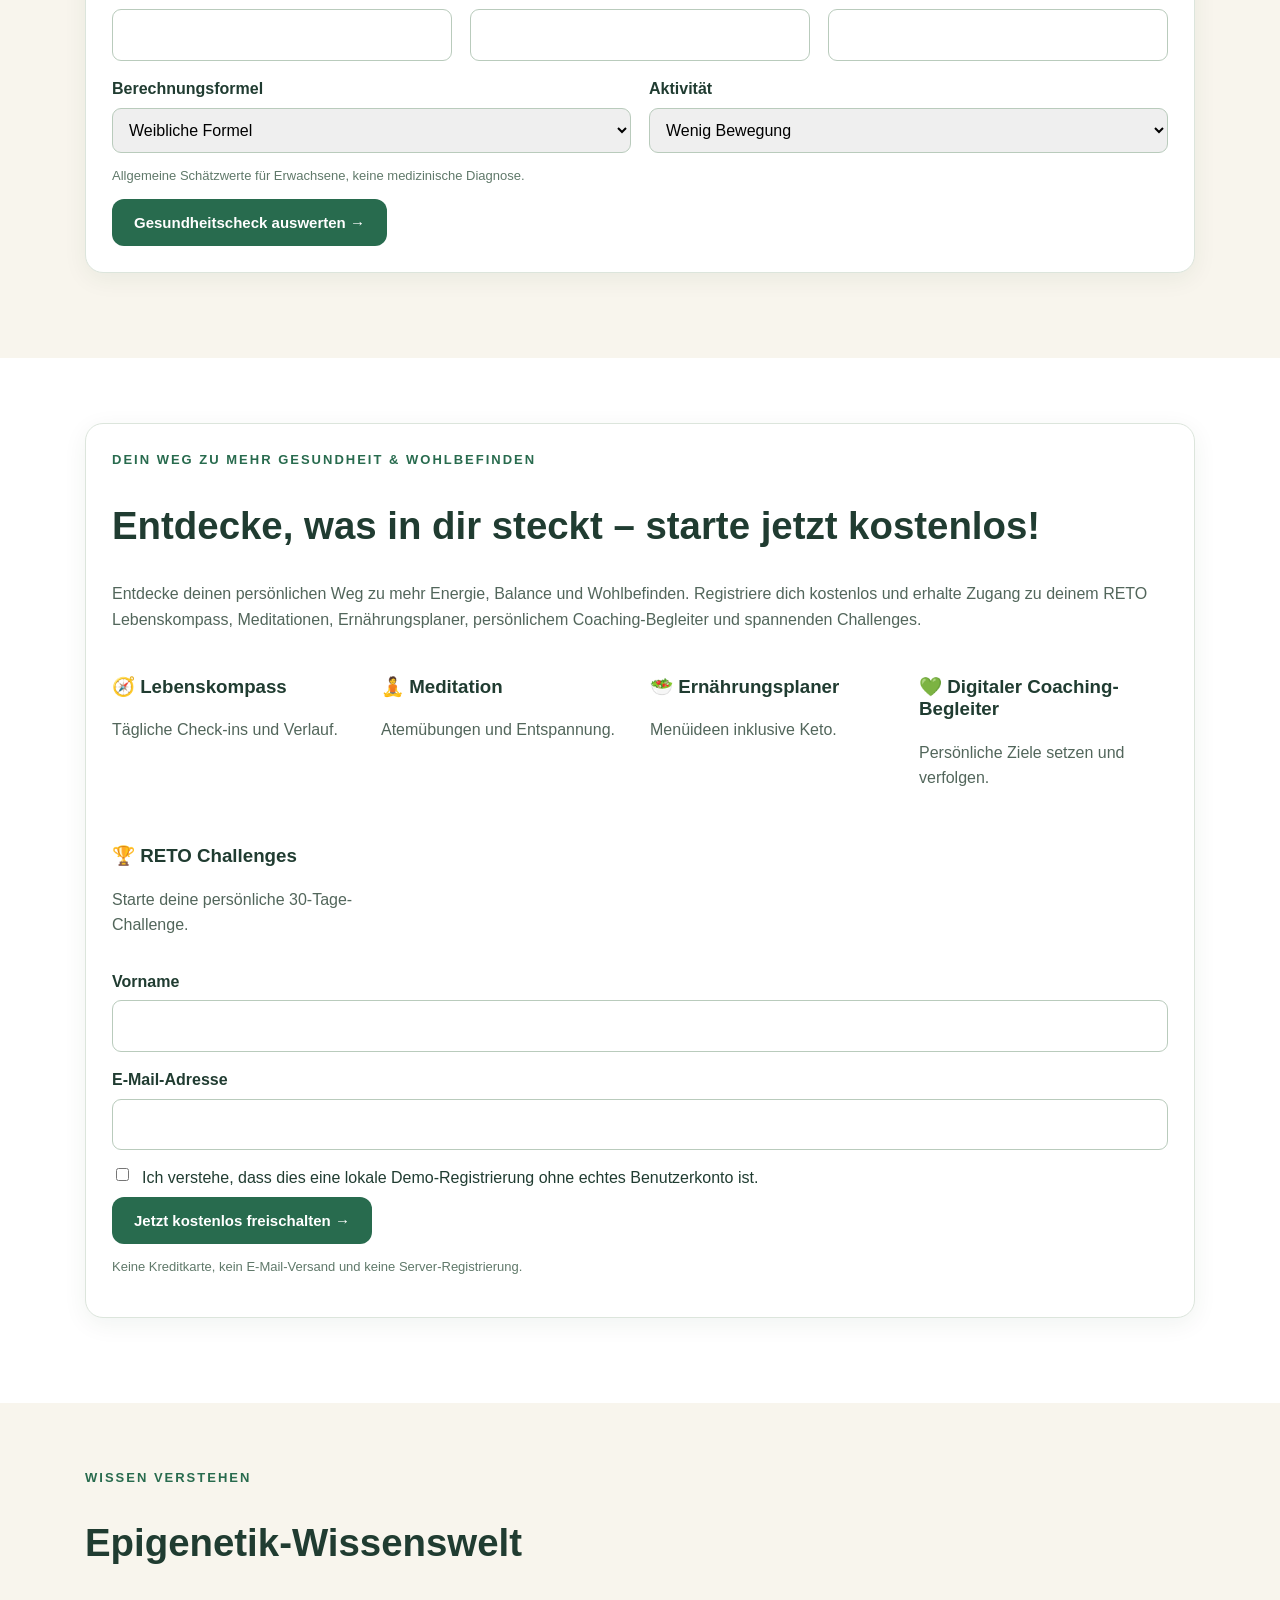
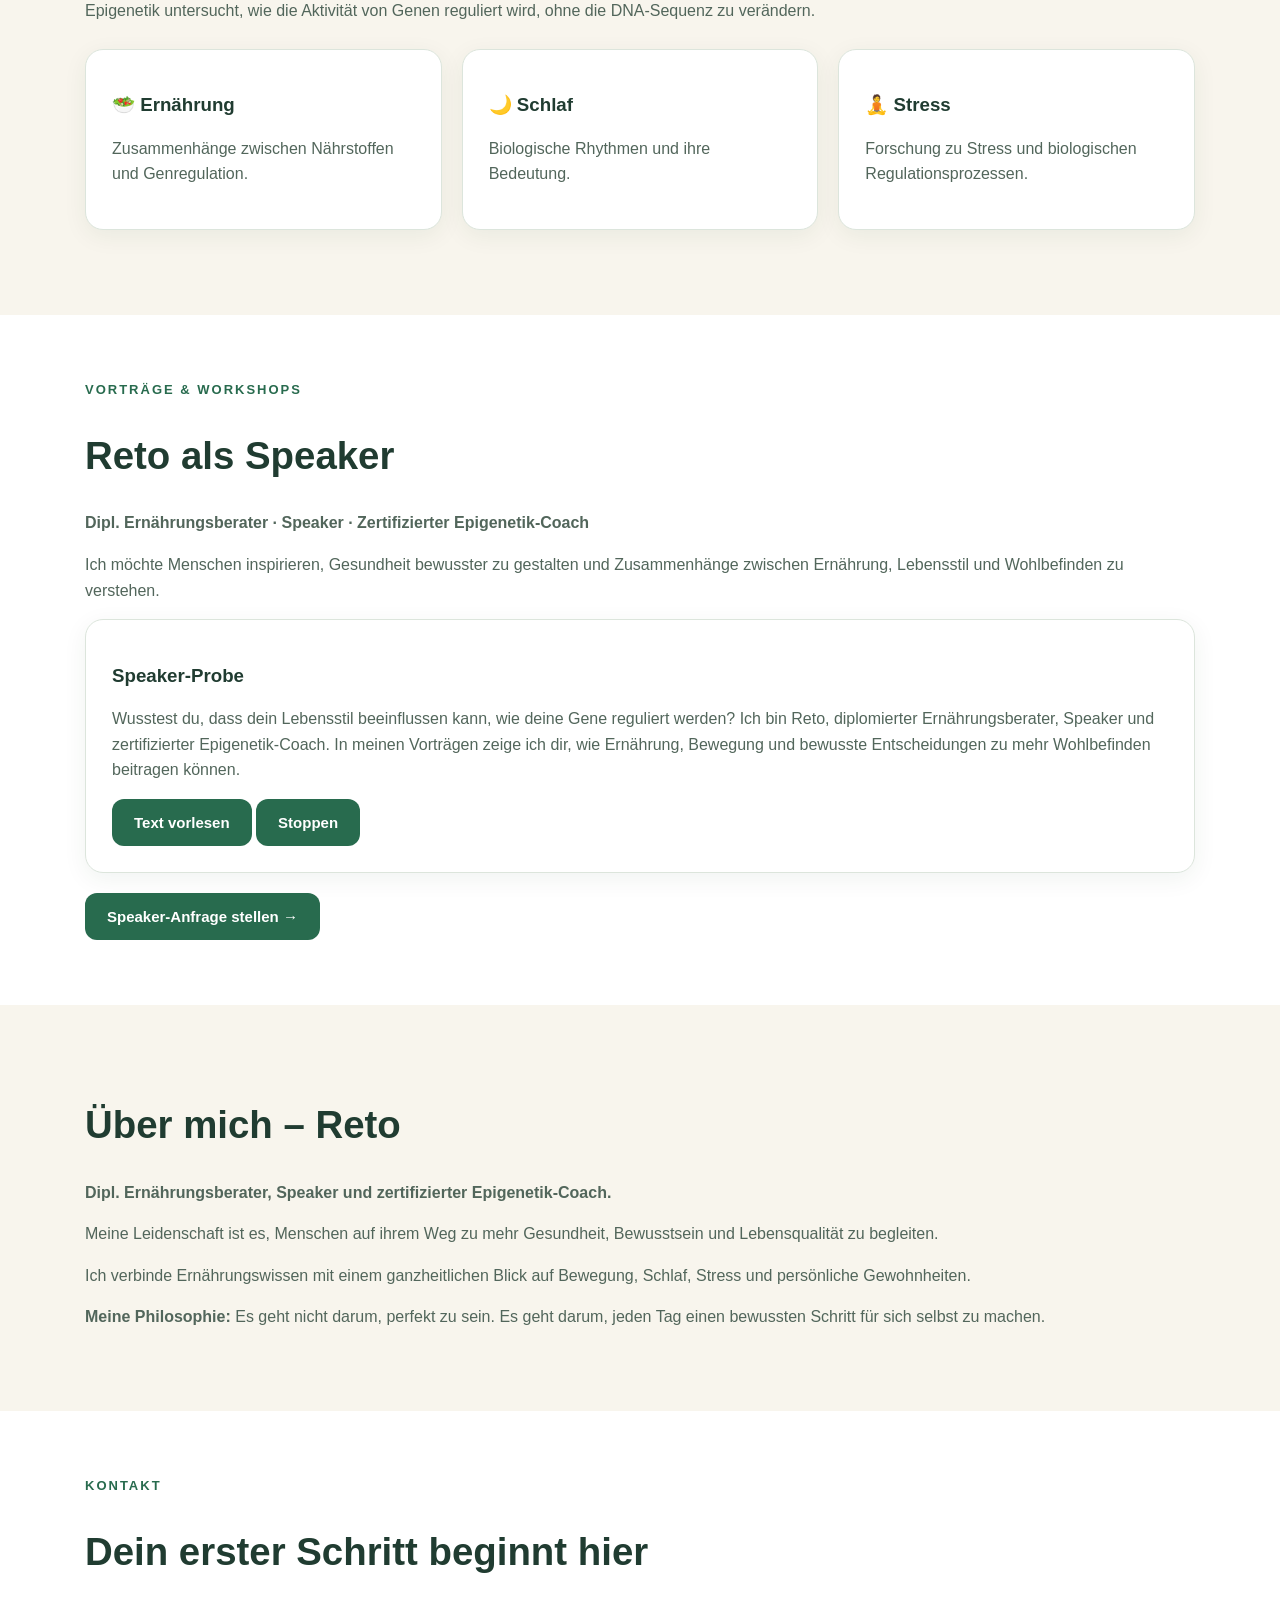
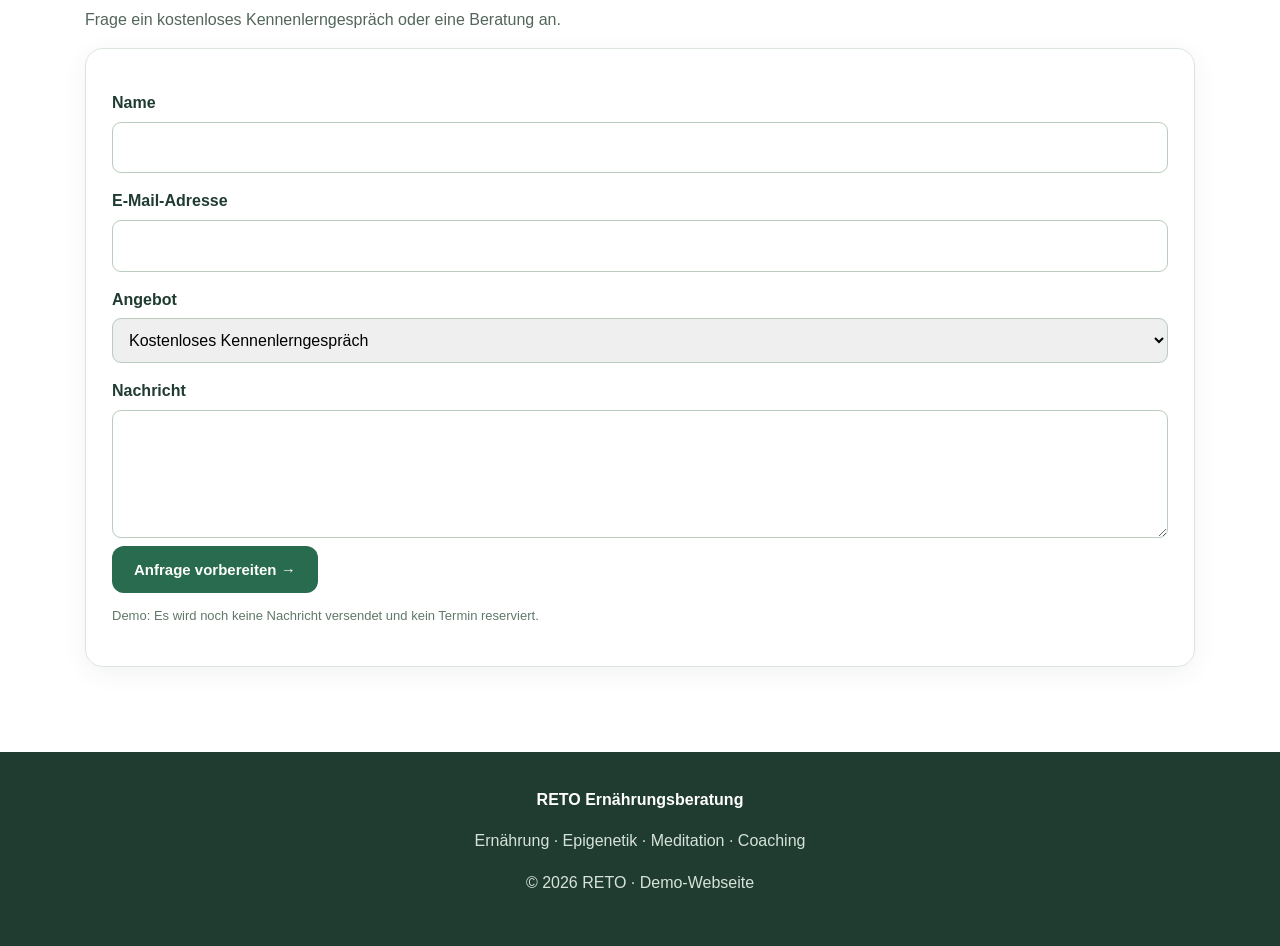
==== commit 979e8c98: "Revise text in memberGate section for clarity Updated the content in the member area to emphasize he" ====
--- a/index.html
+++ b/index.html
@@ -364,12 +364,21 @@
 <section id="mitgliedschaft" class="container">
 
   <div id="memberGate" class="card">
-    <div class="eyebrow">DEIN KOSTENLOSER RETO BEREICH</div>
-    <h2>Mehr Wohlbefinden beginnt hier</h2>
+
+    <div class="eyebrow">
+      DEIN WEG ZU MEHR GESUNDHEIT & WOHLBEFINDEN
+    </div>
+
+    <h2>
+      Entdecke, was in dir steckt – starte jetzt kostenlos!
+    </h2>
 
     <p>
-      Registriere dich kostenlos und schalte
-      deine persönlichen Funktionen frei.
+      Entdecke deinen persönlichen Weg zu mehr Energie,
+      Balance und Wohlbefinden. Registriere dich kostenlos
+      und erhalte Zugang zu deinem RETO Lebenskompass,
+      Meditationen, Ernährungsplaner, persönlichem
+      Coaching-Begleiter und spannenden Challenges.
     </p>
 
     <div class="grid">
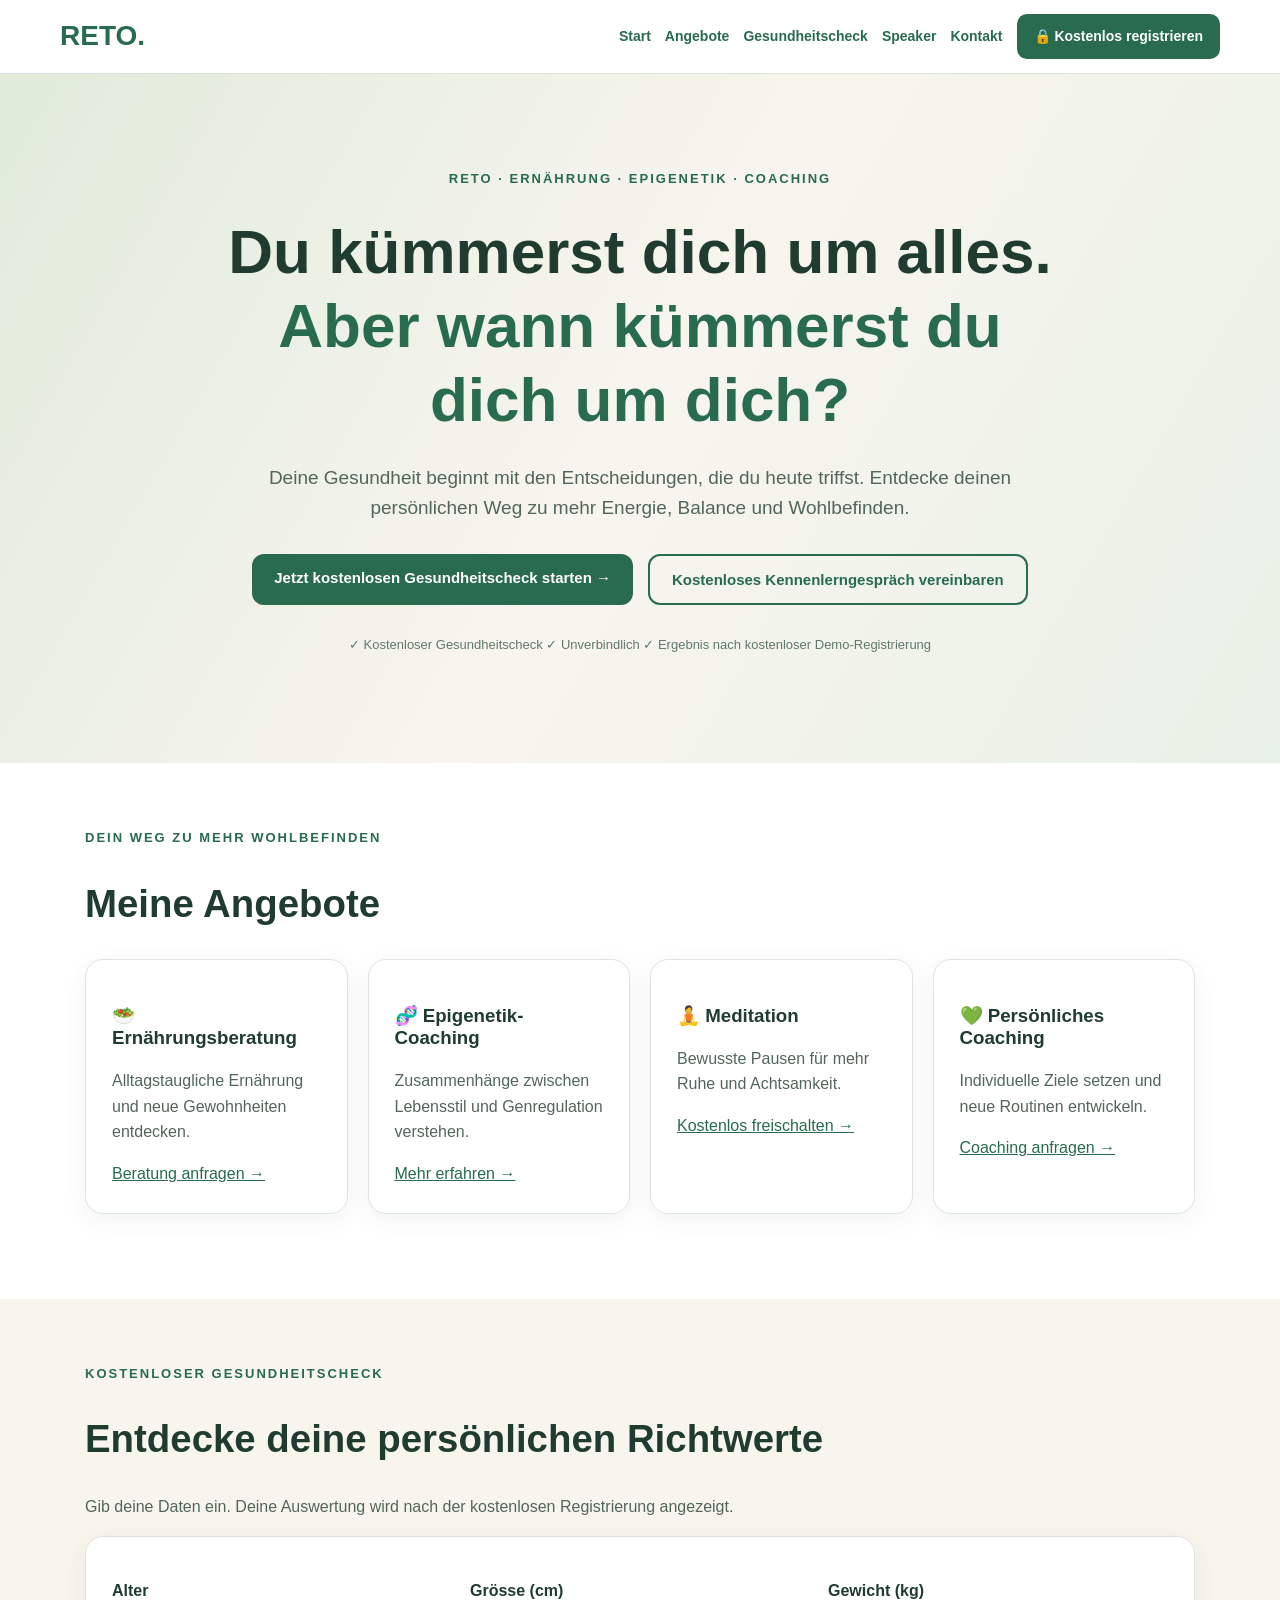
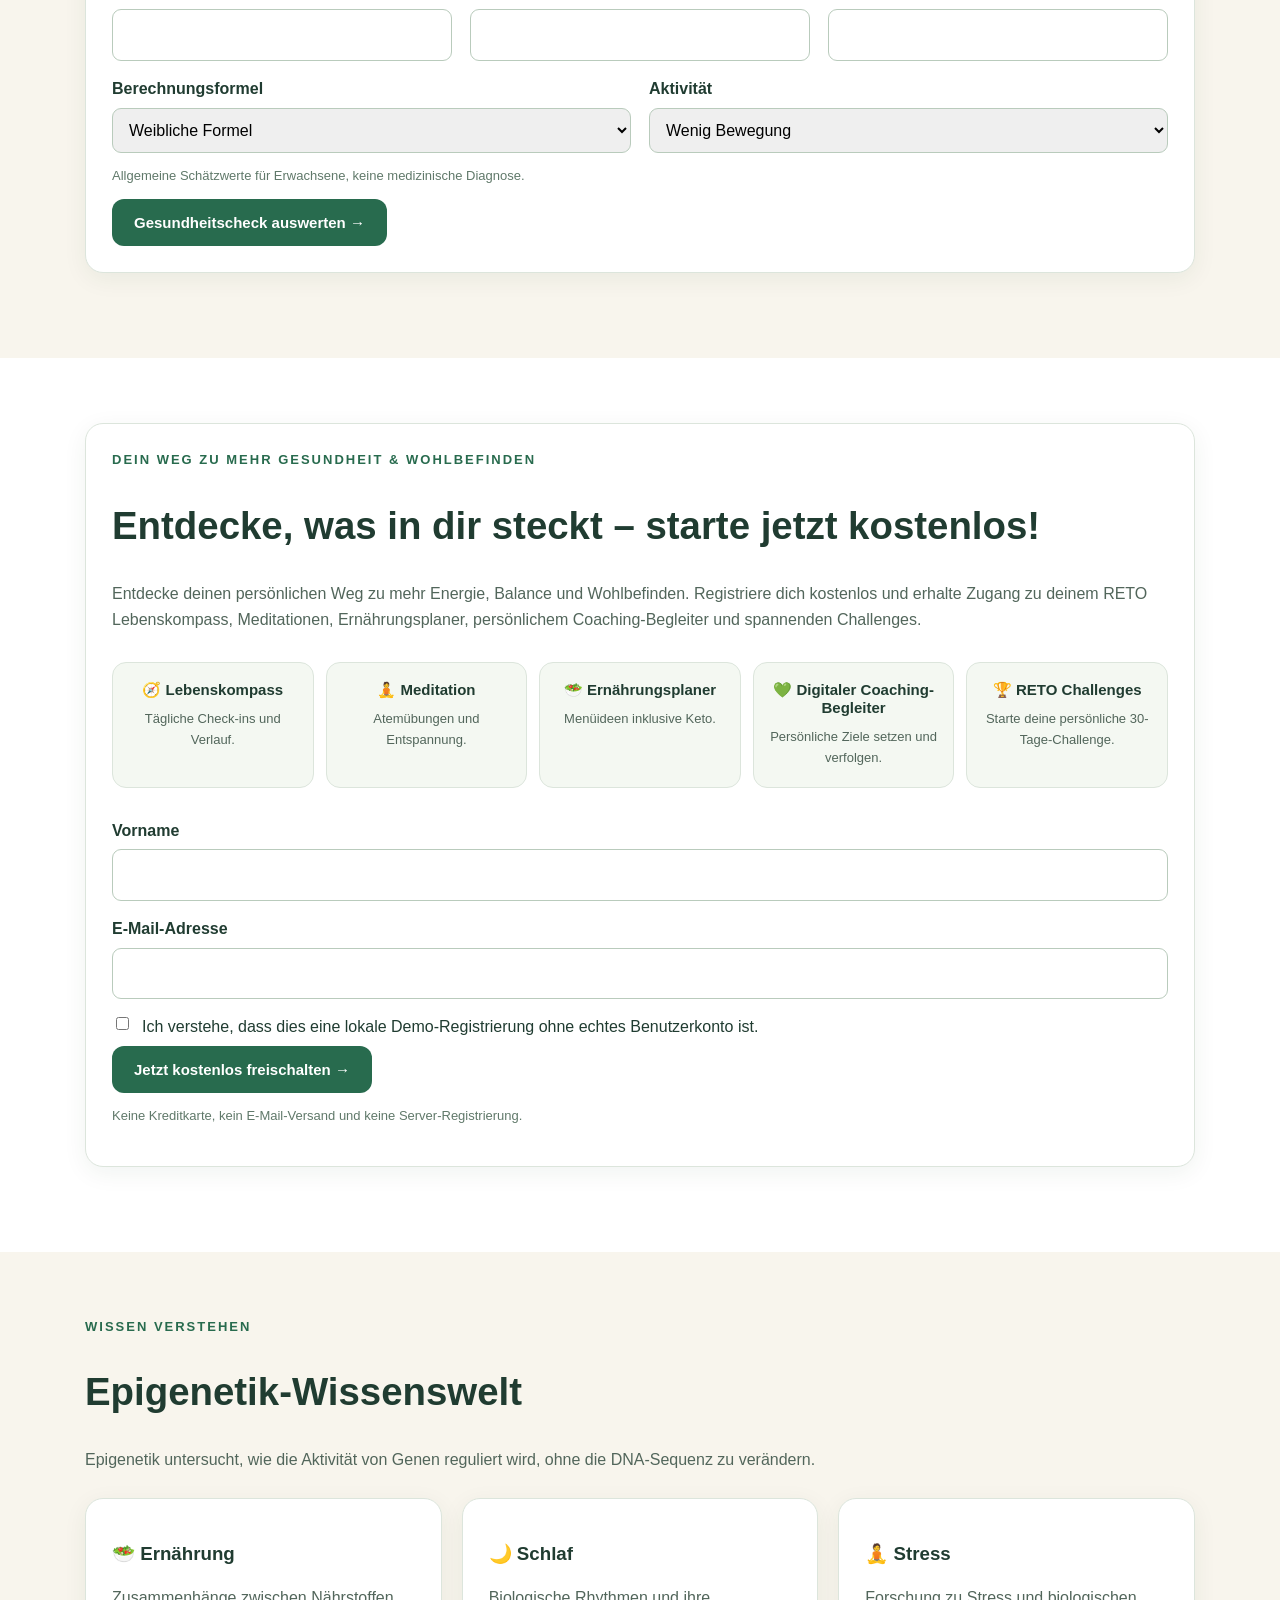
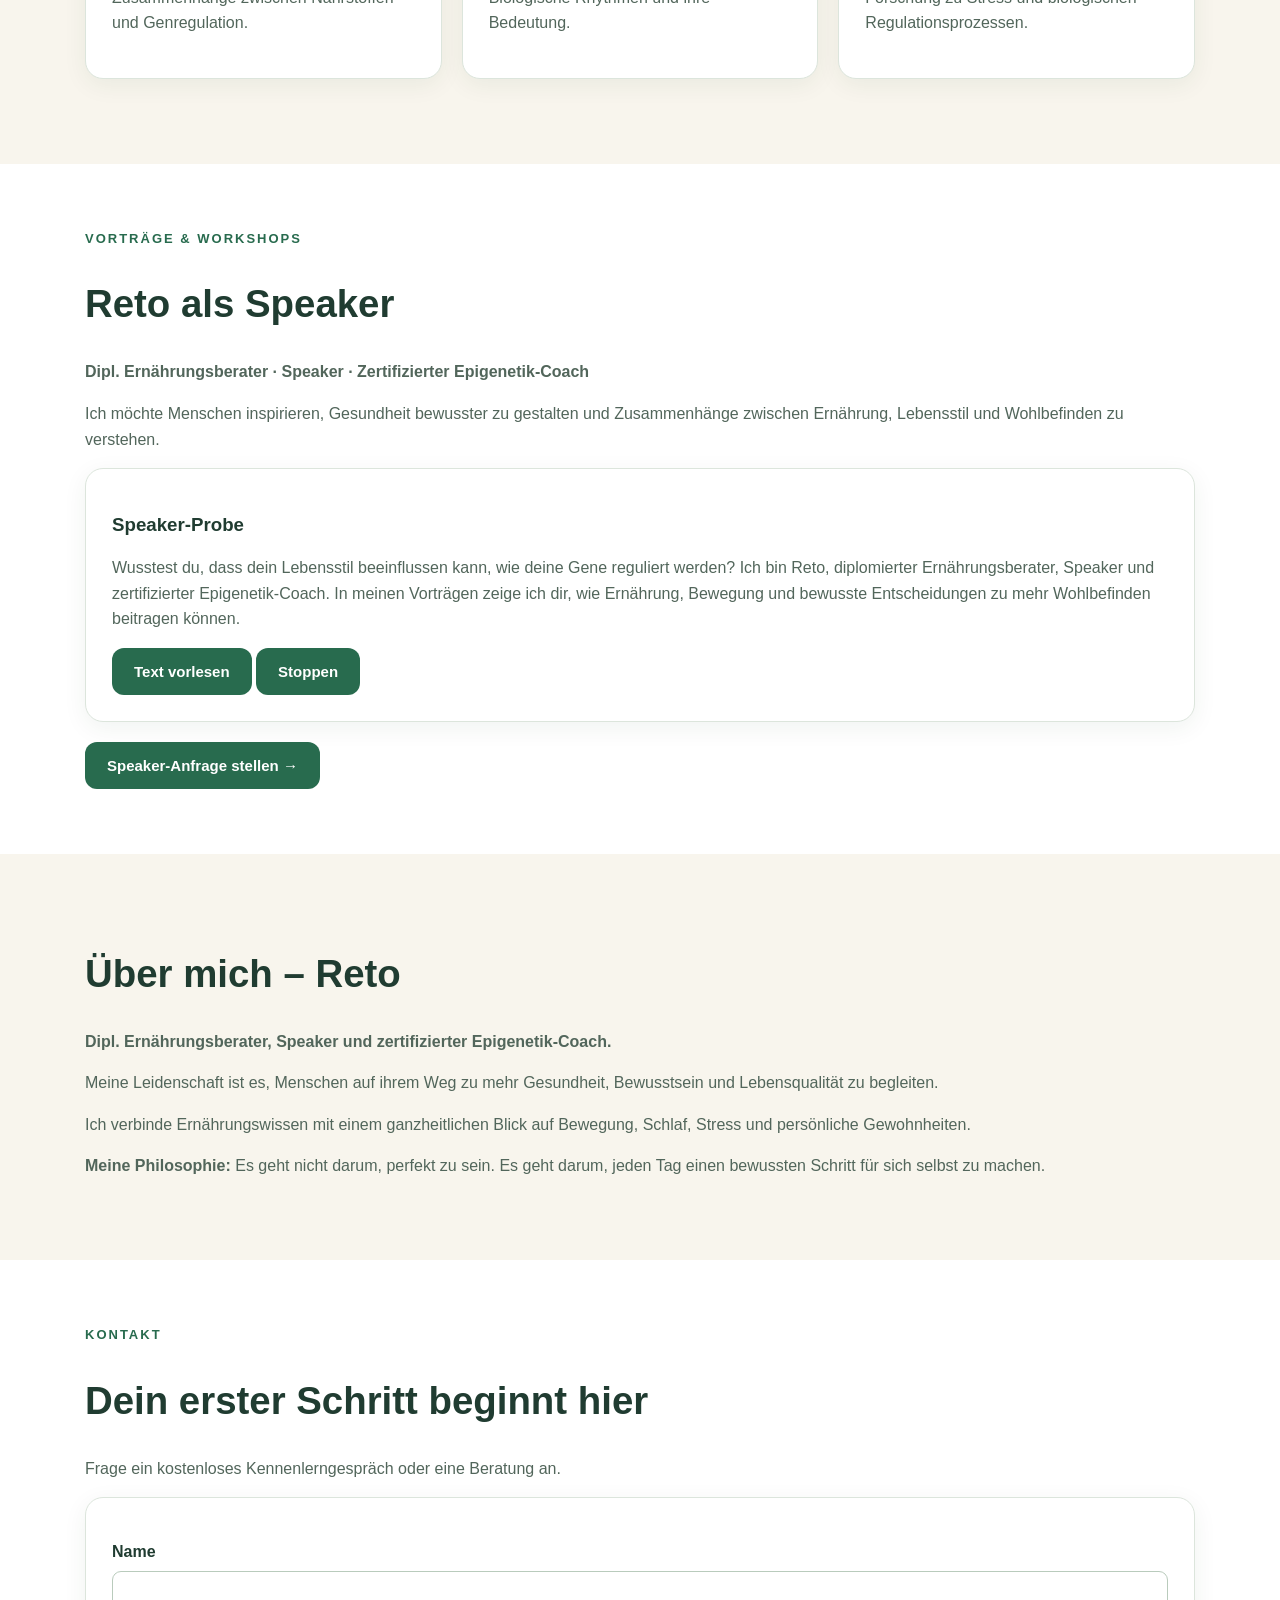
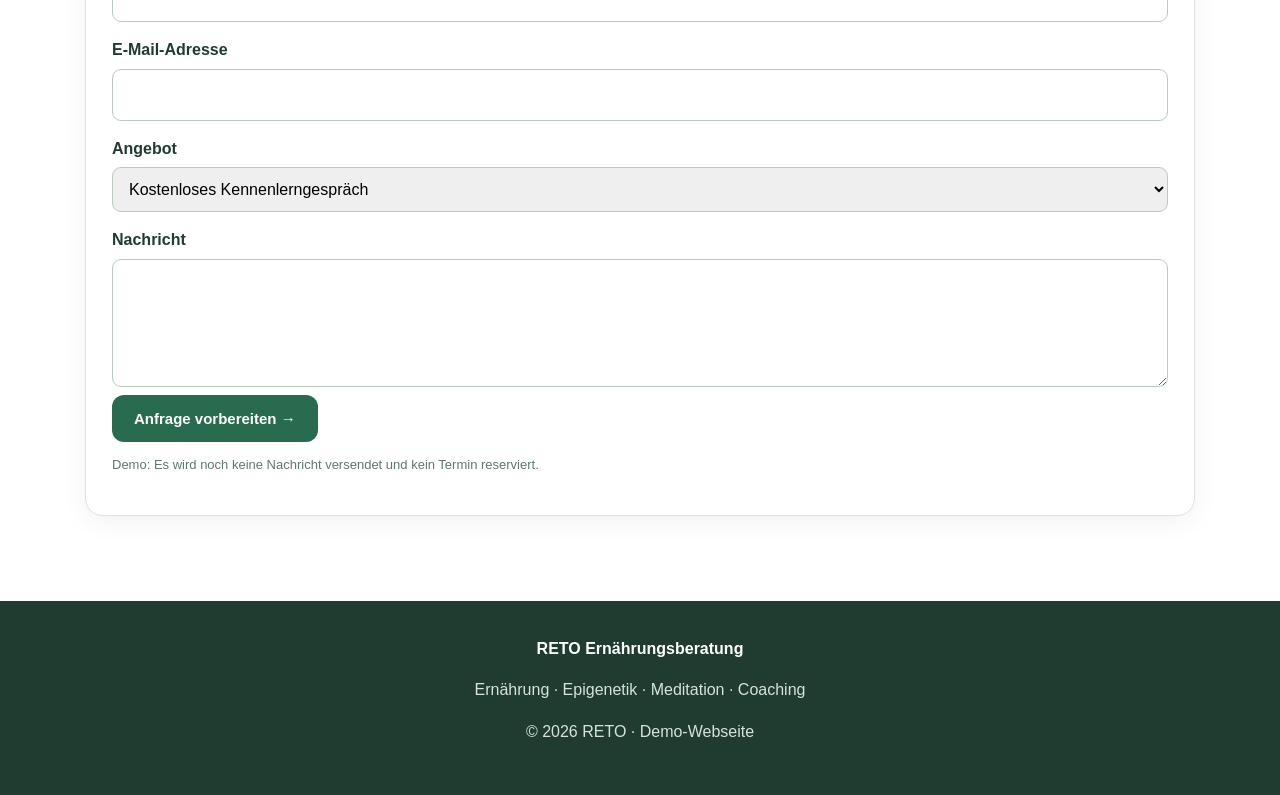
==== commit 6f1d1398: "Update fmt.Println message from 'Hello' to 'Goodbye'" ====
--- a/index.html
+++ b/index.html
@@ -6,7 +6,6 @@
 <meta name="viewport" content="width=device-width, initial-scale=1">
 <meta name="description" content="RETO Ernährungsberatung – Ernährung, Epigenetik, Meditation und Coaching.">
 <title>RETO | Ernährung, Epigenetik & Coaching</title>
-
 <style>
 :root{
   --green:#286b4e;
@@ -18,177 +17,71 @@
 }
 *{box-sizing:border-box}
 html{scroll-behavior:smooth}
-body{
-  margin:0;
-  font-family:Arial,Helvetica,sans-serif;
-  color:var(--dark);
-  line-height:1.6;
-}
+body{margin:0;font-family:Arial,Helvetica,sans-serif;color:var(--dark);line-height:1.6}
 a{color:var(--green)}
 p{color:var(--text)}
 h1,h2,h3{line-height:1.2}
 h2{font-size:clamp(27px,3vw,40px)}
 section{scroll-margin-top:125px}
 .hidden{display:none!important}
-
-header{
-  position:sticky;
-  top:0;
-  z-index:20;
-  background:#fffffff2;
-  border-bottom:1px solid var(--line);
-}
-nav{
-  max-width:1200px;
-  margin:auto;
-  padding:14px 20px;
-  display:flex;
-  align-items:center;
-  justify-content:space-between;
-  gap:20px;
-}
-.logo{
-  font-size:28px;
-  font-weight:900;
-  text-decoration:none;
-}
-.navlinks{
-  display:flex;
-  flex-wrap:wrap;
-  align-items:center;
-  gap:14px;
-}
-.navlinks a{
-  text-decoration:none;
-  font-size:14px;
-  font-weight:700;
-}
-.member-button{
-  background:var(--green);
-  color:white!important;
-  border-radius:10px;
-  padding:11px 17px;
-}
-.container{
-  max-width:1150px;
-  margin:auto;
-  padding:65px 20px;
-}
+header{position:sticky;top:0;z-index:20;background:#fffffff2;border-bottom:1px solid var(--line)}
+nav{max-width:1200px;margin:auto;padding:14px 20px;display:flex;align-items:center;justify-content:space-between;gap:20px}
+.logo{font-size:28px;font-weight:900;text-decoration:none}
+.navlinks{display:flex;flex-wrap:wrap;align-items:center;gap:14px}
+.navlinks a{text-decoration:none;font-size:14px;font-weight:700}
+.member-button{background:var(--green);color:white!important;border-radius:10px;padding:11px 17px}
+.container{max-width:1150px;margin:auto;padding:65px 20px}
 .soft{background:var(--cream)}
-.eyebrow{
-  font-size:13px;
-  font-weight:800;
-  letter-spacing:2px;
-  color:var(--green);
-}
-.hero{
-  padding:95px 25px;
-  text-align:center;
-  background:linear-gradient(120deg,#e0ebdc,#f8f5ed,#e8f1e7);
-}
+.eyebrow{font-size:13px;font-weight:800;letter-spacing:2px;color:var(--green)}
+.hero{padding:95px 25px;text-align:center;background:linear-gradient(120deg,#e0ebdc,#f8f5ed,#e8f1e7)}
 .hero-inner{max-width:850px;margin:auto}
-.hero h1{
-  font-size:clamp(35px,5vw,62px);
-  margin:25px 0;
-}
+.hero h1{font-size:clamp(35px,5vw,62px);margin:25px 0}
 .hero h1 span{display:block;color:var(--green)}
 .hero p{font-size:19px}
-.buttons{
-  display:flex;
-  justify-content:center;
-  flex-wrap:wrap;
-  gap:15px;
-  margin:30px 0;
-}
-.btn,button{
-  display:inline-block;
-  background:var(--green);
-  color:white;
-  padding:15px 22px;
-  border:0;
-  border-radius:12px;
-  font:700 15px Arial,sans-serif;
-  cursor:pointer;
-  text-decoration:none;
-}
+.buttons{display:flex;justify-content:center;flex-wrap:wrap;gap:15px;margin:30px 0}
+.btn,button{display:inline-block;background:var(--green);color:white;padding:15px 22px;border:0;border-radius:12px;font:700 15px Arial,sans-serif;cursor:pointer;text-decoration:none}
 .btn:hover,button:hover{background:#1d503a}
-.btn-outline{
-  background:transparent;
-  color:var(--green);
-  border:2px solid var(--green);
-}
-.btn-outline:hover{
-  background:var(--sage);
-  color:var(--green);
-}
+.btn-outline{background:transparent;color:var(--green);border:2px solid var(--green)}
+.btn-outline:hover{background:var(--sage);color:var(--green)}
 button:disabled{opacity:.5;cursor:not-allowed}
-.grid{
-  display:grid;
-  grid-template-columns:repeat(auto-fit,minmax(240px,1fr));
-  gap:20px;
-  margin-top:25px;
-}
-.card{
-  background:white;
-  border:1px solid var(--line);
-  padding:26px;
-  border-radius:18px;
-  margin-bottom:20px;
-  box-shadow:0 6px 24px #173b2610;
-}
-label{
-  display:block;
-  font-weight:700;
-  margin:15px 0 6px;
-}
-input,select,textarea{
-  width:100%;
-  padding:12px;
-  font:inherit;
-  border:1px solid #b9cbbc;
-  border-radius:9px;
-}
+.grid{display:grid;grid-template-columns:repeat(auto-fit,minmax(240px,1fr));gap:20px;margin-top:25px}
+.card{background:white;border:1px solid var(--line);padding:26px;border-radius:18px;margin-bottom:20px;box-shadow:0 6px 24px #173b2610}
+label{display:block;font-weight:700;margin:15px 0 6px}
+input,select,textarea{width:100%;padding:12px;font:inherit;border:1px solid #b9cbbc;border-radius:9px}
 input[type=range]{padding:0}
 input[type=checkbox]{width:auto}
-.check{
-  display:flex;
-  gap:10px;
-  align-items:flex-start;
-  font-weight:400;
-}
+.check{display:flex;gap:10px;align-items:flex-start;font-weight:400}
 .row{display:flex;gap:18px;flex-wrap:wrap}
 .row>div{flex:1;min-width:180px}
-.result{
-  background:var(--sage);
-  padding:22px;
+.result{background:var(--sage);padding:22px;border-radius:14px;margin:20px 0}
+.small{font-size:13px!important;color:#60796a}
+.bar{height:14px;background:#dce7de;border-radius:20px;overflow:hidden}
+.bar-fill{height:100%;width:0;background:var(--green)}
+.notice{background:#edf5ec;padding:20px;border-left:4px solid var(--green)}
+
+/* FÜNF MITGLIEDERVORTEILE NEBENEINANDER */
+.member-features{
+  display:grid;
+  grid-template-columns:repeat(5,minmax(0,1fr));
+  gap:12px;
+  margin:30px 0;
+}
+.member-feature{
+  text-align:center;
+  background:#f4f8f2;
+  border:1px solid var(--line);
   border-radius:14px;
-  margin:20px 0;
-}
-.small{font-size:13px!important;color:#60796a}
-.bar{
-  height:14px;
-  background:#dce7de;
-  border-radius:20px;
-  overflow:hidden;
-}
-.bar-fill{
-  height:100%;
-  width:0;
-  background:var(--green);
-}
-.notice{
-  background:#edf5ec;
-  padding:20px;
-  border-left:4px solid var(--green);
-}
-footer{
-  background:var(--dark);
-  padding:35px 20px;
-  text-align:center;
-  color:white;
-}
+  padding:18px 10px;
+  min-width:0;
+}
+.member-feature h3{font-size:15px;margin:0 0 10px;overflow-wrap:anywhere}
+.member-feature p{font-size:13px;margin:0}
+
+footer{background:var(--dark);padding:35px 20px;text-align:center;color:white}
 footer p{color:#d6e3da}
-
+@media(max-width:900px){
+  .member-features{grid-template-columns:repeat(2,minmax(0,1fr))}
+}
 @media(max-width:800px){
   nav{flex-direction:column;align-items:flex-start}
   .navlinks{gap:10px}
@@ -198,96 +91,65 @@
   .buttons{flex-direction:column}
   .buttons .btn{width:100%}
 }
+@media(max-width:500px){
+  .member-features{grid-template-columns:1fr}
+}
 </style>
 </head>
-
 <body>
 
 <header>
 <nav>
   <a href="#start" class="logo">RETO.</a>
-
   <div class="navlinks">
     <a href="#start">Start</a>
     <a href="#angebote">Angebote</a>
     <a href="#rechner">Gesundheitscheck</a>
-
-    <!-- Nur nach Registrierung -->
     <a href="#kompass" class="member-nav hidden">Lebenskompass</a>
     <a href="#meditation" class="member-nav hidden">Meditation</a>
     <a href="#ernaehrung" class="member-nav hidden">Ernährung</a>
     <a href="#coaching" class="member-nav hidden">Coaching</a>
     <a href="#challenges" class="member-nav hidden">Challenges</a>
-
     <a href="#speaker">Speaker</a>
     <a href="#buchung">Kontakt</a>
-
-    <a href="#mitgliedschaft" id="memberNavButton" class="member-button">
-      🔒 Kostenlos registrieren
-    </a>
+    <a href="#mitgliedschaft" id="memberNavButton" class="member-button">🔒 Kostenlos registrieren</a>
   </div>
 </nav>
 </header>
 
 <main>
-
-<!-- STARTSEITE -->
 <section id="start" class="hero">
-<div class="hero-inner">
-  <div class="eyebrow">RETO · ERNÄHRUNG · EPIGENETIK · COACHING</div>
-
-  <h1>
-    Du kümmerst dich um alles.
-    <span>Aber wann kümmerst du dich um dich?</span>
-  </h1>
-
-  <p>
-    Deine Gesundheit beginnt mit den Entscheidungen,
-    die du heute triffst. Entdecke deinen persönlichen
-    Weg zu mehr Energie, Balance und Wohlbefinden.
-  </p>
-
-  <div class="buttons">
-    <a href="#rechner" class="btn">
-      Jetzt kostenlosen Gesundheitscheck starten →
-    </a>
-    <a href="#buchung" class="btn btn-outline">
-      Kostenloses Kennenlerngespräch vereinbaren
-    </a>
-  </div>
-
-  <p class="small">
-    ✓ Kostenloser Gesundheitscheck
-    ✓ Unverbindlich
-    ✓ Ergebnis nach kostenloser Demo-Registrierung
-  </p>
-</div>
-</section>
-
-<!-- ANGEBOTE -->
+  <div class="hero-inner">
+    <div class="eyebrow">RETO · ERNÄHRUNG · EPIGENETIK · COACHING</div>
+    <h1>Du kümmerst dich um alles.<span>Aber wann kümmerst du dich um dich?</span></h1>
+    <p>Deine Gesundheit beginnt mit den Entscheidungen, die du heute triffst. Entdecke deinen persönlichen Weg zu mehr Energie, Balance und Wohlbefinden.</p>
+    <div class="buttons">
+      <a href="#rechner" class="btn">Jetzt kostenlosen Gesundheitscheck starten →</a>
+      <a href="#buchung" class="btn btn-outline">Kostenloses Kennenlerngespräch vereinbaren</a>
+    </div>
+    <p class="small">✓ Kostenloser Gesundheitscheck ✓ Unverbindlich ✓ Ergebnis nach kostenloser Demo-Registrierung</p>
+  </div>
+</section>
+
 <section id="angebote" class="container">
   <div class="eyebrow">DEIN WEG ZU MEHR WOHLBEFINDEN</div>
   <h2>Meine Angebote</h2>
-
   <div class="grid">
     <article class="card">
       <h3>🥗 Ernährungsberatung</h3>
       <p>Alltagstaugliche Ernährung und neue Gewohnheiten entdecken.</p>
       <a href="#buchung">Beratung anfragen →</a>
     </article>
-
     <article class="card">
       <h3>🧬 Epigenetik-Coaching</h3>
       <p>Zusammenhänge zwischen Lebensstil und Genregulation verstehen.</p>
       <a href="#epigenetik">Mehr erfahren →</a>
     </article>
-
     <article class="card">
       <h3>🧘 Meditation</h3>
       <p>Bewusste Pausen für mehr Ruhe und Achtsamkeit.</p>
       <a href="#mitgliedschaft">Kostenlos freischalten →</a>
     </article>
-
     <article class="card">
       <h3>💚 Persönliches Coaching</h3>
       <p>Individuelle Ziele setzen und neue Routinen entwickeln.</p>
@@ -296,33 +158,17 @@
   </div>
 </section>
 
-<!-- GESUNDHEITSCHECK -->
 <section id="rechner" class="soft">
 <div class="container">
   <div class="eyebrow">KOSTENLOSER GESUNDHEITSCHECK</div>
   <h2>Entdecke deine persönlichen Richtwerte</h2>
-
-  <p>
-    Gib deine Daten ein. Deine Auswertung wird nach
-    der kostenlosen Registrierung angezeigt.
-  </p>
-
+  <p>Gib deine Daten ein. Deine Auswertung wird nach der kostenlosen Registrierung angezeigt.</p>
   <form id="healthForm" class="card">
     <div class="row">
-      <div>
-        <label for="age">Alter</label>
-        <input id="age" type="number" min="18" max="120" required>
-      </div>
-      <div>
-        <label for="height">Grösse (cm)</label>
-        <input id="height" type="number" min="100" max="250" required>
-      </div>
-      <div>
-        <label for="weight">Gewicht (kg)</label>
-        <input id="weight" type="number" min="25" max="350" step="0.1" required>
-      </div>
+      <div><label for="age">Alter</label><input id="age" type="number" min="18" max="120" required></div>
+      <div><label for="height">Grösse (cm)</label><input id="height" type="number" min="100" max="250" required></div>
+      <div><label for="weight">Gewicht (kg)</label><input id="weight" type="number" min="25" max="350" step="0.1" required></div>
     </div>
-
     <div class="row">
       <div>
         <label for="sex">Berechnungsformel</label>
@@ -341,17 +187,14 @@
         </select>
       </div>
     </div>
-
     <p class="small">Allgemeine Schätzwerte für Erwachsene, keine medizinische Diagnose.</p>
     <button type="submit">Gesundheitscheck auswerten →</button>
   </form>
-
   <div id="healthGate" class="notice hidden">
     <h3>🔒 Deine Auswertung ist bereit</h3>
     <p>Registriere dich kostenlos, um dein Ergebnis zu sehen.</p>
     <a href="#mitgliedschaft" class="btn">Jetzt kostenlos registrieren →</a>
   </div>
-
   <div id="healthResult" class="result hidden" aria-live="polite">
     <h3>Deine persönliche Auswertung</h3>
     <div id="healthValues"></div>
@@ -360,45 +203,30 @@
 </div>
 </section>
 
-<!-- REGISTRIERUNG -->
 <section id="mitgliedschaft" class="container">
-
   <div id="memberGate" class="card">
-
-    <div class="eyebrow">
-      DEIN WEG ZU MEHR GESUNDHEIT & WOHLBEFINDEN
-    </div>
-
-    <h2>
-      Entdecke, was in dir steckt – starte jetzt kostenlos!
-    </h2>
-
-    <p>
-      Entdecke deinen persönlichen Weg zu mehr Energie,
-      Balance und Wohlbefinden. Registriere dich kostenlos
-      und erhalte Zugang zu deinem RETO Lebenskompass,
-      Meditationen, Ernährungsplaner, persönlichem
-      Coaching-Begleiter und spannenden Challenges.
-    </p>
-
-    <div class="grid">
-      <div>
+    <div class="eyebrow">DEIN WEG ZU MEHR GESUNDHEIT &amp; WOHLBEFINDEN</div>
+    <h2>Entdecke, was in dir steckt – starte jetzt kostenlos!</h2>
+    <p>Entdecke deinen persönlichen Weg zu mehr Energie, Balance und Wohlbefinden. Registriere dich kostenlos und erhalte Zugang zu deinem RETO Lebenskompass, Meditationen, Ernährungsplaner, persönlichem Coaching-Begleiter und spannenden Challenges.</p>
+
+    <div class="member-features">
+      <div class="member-feature">
         <h3>🧭 Lebenskompass</h3>
         <p>Tägliche Check-ins und Verlauf.</p>
       </div>
-      <div>
+      <div class="member-feature">
         <h3>🧘 Meditation</h3>
         <p>Atemübungen und Entspannung.</p>
       </div>
-      <div>
+      <div class="member-feature">
         <h3>🥗 Ernährungsplaner</h3>
         <p>Menüideen inklusive Keto.</p>
       </div>
-      <div>
+      <div class="member-feature">
         <h3>💚 Digitaler Coaching-Begleiter</h3>
         <p>Persönliche Ziele setzen und verfolgen.</p>
       </div>
-      <div>
+      <div class="member-feature">
         <h3>🏆 RETO Challenges</h3>
         <p>Starte deine persönliche 30-Tage-Challenge.</p>
       </div>
@@ -407,31 +235,20 @@
     <form id="memberForm">
       <label for="memberName">Vorname</label>
       <input id="memberName" maxlength="80" required>
-
       <label for="memberEmail">E-Mail-Adresse</label>
       <input id="memberEmail" type="email" required>
-
       <label class="check">
         <input type="checkbox" required>
-        Ich verstehe, dass dies eine lokale Demo-Registrierung
-        ohne echtes Benutzerkonto ist.
+        Ich verstehe, dass dies eine lokale Demo-Registrierung ohne echtes Benutzerkonto ist.
       </label>
-
-      <button type="submit">
-        Jetzt kostenlos freischalten →
-      </button>
+      <button type="submit">Jetzt kostenlos freischalten →</button>
     </form>
-
-    <p class="small">
-      Keine Kreditkarte, kein E-Mail-Versand
-      und keine Server-Registrierung.
-    </p>
+    <p class="small">Keine Kreditkarte, kein E-Mail-Versand und keine Server-Registrierung.</p>
   </div>
 
   <div id="memberWelcome" class="result hidden">
     <h2 id="welcomeTitle">Willkommen bei RETO!</h2>
     <p>Deine Funktionen sind in diesem Browser freigeschaltet.</p>
-
     <div class="buttons">
       <a href="#kompass" class="btn">🧭 Lebenskompass</a>
       <a href="#meditation" class="btn">🧘 Meditation</a>
@@ -439,98 +256,65 @@
       <a href="#coaching" class="btn">💚 Coaching-Begleiter</a>
       <a href="#challenges" class="btn">🏆 RETO Challenges</a>
     </div>
-
-    <button type="button" id="logoutButton">
-      Demo-Zugang zurücksetzen
-    </button>
-  </div>
-</section>
-
-<!-- LEBENSKOMPASS -->
+    <button type="button" id="logoutButton">Demo-Zugang zurücksetzen</button>
+  </div>
+</section>
+
 <section id="kompass" class="container member-only hidden">
   <div class="eyebrow">DEIN TÄGLICHER BEGLEITER</div>
   <h2>RETO Lebenskompass</h2>
-
   <p>Wie geht es dir heute? Halte deine Werte fest und beobachte deinen Verlauf.</p>
-
   <form id="compassForm" class="card">
-    <label for="energy">
-      Energie: <output id="energyOut">5</output>/10
-    </label>
+    <label for="energy">Energie: <output id="energyOut">5</output>/10</label>
     <input id="energy" type="range" min="1" max="10" value="5">
-
-    <label for="stress">
-      Stress: <output id="stressOut">5</output>/10
-    </label>
+    <label for="stress">Stress: <output id="stressOut">5</output>/10</label>
     <input id="stress" type="range" min="1" max="10" value="5">
-
-    <label for="mood">
-      Stimmung: <output id="moodOut">5</output>/10
-    </label>
+    <label for="mood">Stimmung: <output id="moodOut">5</output>/10</label>
     <input id="mood" type="range" min="1" max="10" value="5">
-
     <label for="sleep">Schlafdauer (Stunden)</label>
     <input id="sleep" type="number" min="0" max="24" step="0.5" value="7" required>
-
     <label for="movement">Bewegung (Minuten)</label>
     <input id="movement" type="number" min="0" max="1440" value="20" required>
-
     <label for="notes">Persönliche Notiz</label>
     <textarea id="notes" rows="3"></textarea>
-
     <button type="submit">Heutigen Check-in speichern</button>
   </form>
-
   <div id="dailyTip" class="result hidden" aria-live="polite"></div>
-
   <div class="card">
     <h3>Dein Verlauf</h3>
     <p id="progressText">Noch keine Check-ins vorhanden.</p>
-    <div class="bar">
-      <div id="progressBar" class="bar-fill"></div>
-    </div>
+    <div class="bar"><div id="progressBar" class="bar-fill"></div></div>
     <div id="history"></div>
     <button type="button" id="clearCompass">Verlauf löschen</button>
   </div>
 </section>
 
-<!-- MEDITATION -->
 <section id="meditation" class="soft member-only hidden">
 <div class="container">
   <div class="eyebrow">RETO MITGLIEDERBEREICH</div>
-  <h2>Meditation & Achtsamkeit</h2>
-
+  <h2>Meditation &amp; Achtsamkeit</h2>
   <p>Gönne dir einen bewussten Moment der Ruhe.</p>
-
   <div class="grid">
     <div class="card">
       <h3>🌿 Ruhiger Atem</h3>
       <p>Eine kurze Atemübung über 60 Sekunden.</p>
-      <button type="button" id="breathButton">
-        Atemübung starten
-      </button>
+      <button type="button" id="breathButton">Atemübung starten</button>
       <div id="breathText" class="result hidden" aria-live="polite"></div>
     </div>
-
     <div class="card">
       <h3>🌙 Abendruhe</h3>
       <p>Ein Impuls zum bewussten Abschalten.</p>
-      <button type="button" id="eveningButton">
-        Abendimpuls anzeigen
-      </button>
+      <button type="button" id="eveningButton">Abendimpuls anzeigen</button>
       <div id="eveningText" class="result hidden"></div>
     </div>
   </div>
 </div>
 </section>
 
-<!-- ERNÄHRUNGSPLANER -->
 <section id="ernaehrung" class="container member-only hidden">
   <div class="eyebrow">RETO MITGLIEDERBEREICH</div>
   <h2>Intelligenter Ernährungsplaner</h2>
-
   <p>Entdecke Menüideen passend zu deiner Ernährungsform.</p>
-
   <div class="card">
     <label for="diet">Ernährungsform</label>
     <select id="diet">
@@ -539,180 +323,85 @@
       <option value="vegan">Vegan</option>
       <option value="keto">Keto</option>
     </select>
-
-    <button type="button" id="mealButton">
-      Menüideen erstellen
-    </button>
-
+    <button type="button" id="mealButton">Menüideen erstellen</button>
     <div id="mealResult" class="result hidden"></div>
   </div>
-
-  <p class="small">
-    Die Menüideen berücksichtigen keine individuellen
-    Allergien oder Erkrankungen.
-  </p>
-</section>
-
-<!-- DIGITALER COACHING-BEGLEITER -->
+  <p class="small">Die Menüideen berücksichtigen keine individuellen Allergien oder Erkrankungen.</p>
+</section>
+
 <section id="coaching" class="container member-only hidden">
   <div class="eyebrow">RETO MITGLIEDERBEREICH</div>
   <h2>Digitaler Coaching-Begleiter</h2>
-
   <p>Setze dir ein persönliches Ziel und verfolge deinen Fortschritt.</p>
-
   <div class="card">
     <label for="goal">Mein persönliches Ziel</label>
-    <input id="goal" maxlength="300"
-           placeholder="z.B. täglich 20 Minuten spazieren">
-
-    <button type="button" id="saveGoal">
-      Ziel speichern
-    </button>
-
+    <input id="goal" maxlength="300" placeholder="z.B. täglich 20 Minuten spazieren">
+    <button type="button" id="saveGoal">Ziel speichern</button>
     <p id="goalDisplay"></p>
   </div>
 </section>
 
-<!-- RETO CHALLENGES -->
 <section id="challenges" class="soft member-only hidden">
 <div class="container">
   <div class="eyebrow">RETO MITGLIEDERBEREICH</div>
   <h2>RETO Challenges</h2>
-
   <p>Starte deine persönliche 30-Tage-Wohlfühlchallenge.</p>
-
   <div class="card">
     <h3>🏆 30 Tage für dich</h3>
     <p>Jeden Tag eine kleine Aufgabe für mehr Achtsamkeit.</p>
-
     <p id="challengeProgress"></p>
-
-    <button type="button" id="challengeButton">
-      Heutige Aufgabe erledigt
-    </button>
-
-    <p class="small">
-      Lokale Einzel-Challenge, noch keine echte Community.
-    </p>
+    <button type="button" id="challengeButton">Heutige Aufgabe erledigt</button>
+    <p class="small">Lokale Einzel-Challenge, noch keine echte Community.</p>
   </div>
 </div>
 </section>
 
-<!-- EPIGENETIK -->
 <section id="epigenetik" class="soft">
 <div class="container">
   <div class="eyebrow">WISSEN VERSTEHEN</div>
   <h2>Epigenetik-Wissenswelt</h2>
-
-  <p>
-    Epigenetik untersucht, wie die Aktivität von Genen
-    reguliert wird, ohne die DNA-Sequenz zu verändern.
-  </p>
-
+  <p>Epigenetik untersucht, wie die Aktivität von Genen reguliert wird, ohne die DNA-Sequenz zu verändern.</p>
   <div class="grid">
-    <div class="card">
-      <h3>🥗 Ernährung</h3>
-      <p>Zusammenhänge zwischen Nährstoffen und Genregulation.</p>
-    </div>
-    <div class="card">
-      <h3>🌙 Schlaf</h3>
-      <p>Biologische Rhythmen und ihre Bedeutung.</p>
-    </div>
-    <div class="card">
-      <h3>🧘 Stress</h3>
-      <p>Forschung zu Stress und biologischen Regulationsprozessen.</p>
-    </div>
+    <div class="card"><h3>🥗 Ernährung</h3><p>Zusammenhänge zwischen Nährstoffen und Genregulation.</p></div>
+    <div class="card"><h3>🌙 Schlaf</h3><p>Biologische Rhythmen und ihre Bedeutung.</p></div>
+    <div class="card"><h3>🧘 Stress</h3><p>Forschung zu Stress und biologischen Regulationsprozessen.</p></div>
   </div>
 </div>
 </section>
 
-<!-- SPEAKER -->
 <section id="speaker" class="container">
-  <div class="eyebrow">VORTRÄGE & WORKSHOPS</div>
+  <div class="eyebrow">VORTRÄGE &amp; WORKSHOPS</div>
   <h2>Reto als Speaker</h2>
-
-  <p>
-    <strong>
-      Dipl. Ernährungsberater · Speaker ·
-      Zertifizierter Epigenetik-Coach
-    </strong>
-  </p>
-
-  <p>
-    Ich möchte Menschen inspirieren, Gesundheit bewusster
-    zu gestalten und Zusammenhänge zwischen Ernährung,
-    Lebensstil und Wohlbefinden zu verstehen.
-  </p>
-
+  <p><strong>Dipl. Ernährungsberater · Speaker · Zertifizierter Epigenetik-Coach</strong></p>
+  <p>Ich möchte Menschen inspirieren, Gesundheit bewusster zu gestalten und Zusammenhänge zwischen Ernährung, Lebensstil und Wohlbefinden zu verstehen.</p>
   <div class="card">
     <h3>Speaker-Probe</h3>
-
-    <p id="speakerText">
-      Wusstest du, dass dein Lebensstil beeinflussen kann,
-      wie deine Gene reguliert werden?
-      Ich bin Reto, diplomierter Ernährungsberater,
-      Speaker und zertifizierter Epigenetik-Coach.
-      In meinen Vorträgen zeige ich dir, wie Ernährung,
-      Bewegung und bewusste Entscheidungen
-      zu mehr Wohlbefinden beitragen können.
-    </p>
-
+    <p id="speakerText">Wusstest du, dass dein Lebensstil beeinflussen kann, wie deine Gene reguliert werden? Ich bin Reto, diplomierter Ernährungsberater, Speaker und zertifizierter Epigenetik-Coach. In meinen Vorträgen zeige ich dir, wie Ernährung, Bewegung und bewusste Entscheidungen zu mehr Wohlbefinden beitragen können.</p>
     <button type="button" id="speakButton">Text vorlesen</button>
     <button type="button" id="stopSpeak">Stoppen</button>
   </div>
-
-  <a href="#buchung" class="btn">
-    Speaker-Anfrage stellen →
-  </a>
-</section>
-
-<!-- ÜBER MICH -->
+  <a href="#buchung" class="btn">Speaker-Anfrage stellen →</a>
+</section>
+
 <section id="ueber" class="soft">
 <div class="container">
   <h2>Über mich – Reto</h2>
-
-  <p>
-    <strong>
-      Dipl. Ernährungsberater, Speaker und
-      zertifizierter Epigenetik-Coach.
-    </strong>
-  </p>
-
-  <p>
-    Meine Leidenschaft ist es, Menschen auf ihrem Weg
-    zu mehr Gesundheit, Bewusstsein und Lebensqualität
-    zu begleiten.
-  </p>
-
-  <p>
-    Ich verbinde Ernährungswissen mit einem
-    ganzheitlichen Blick auf Bewegung, Schlaf,
-    Stress und persönliche Gewohnheiten.
-  </p>
-
-  <p>
-    <strong>Meine Philosophie:</strong>
-    Es geht nicht darum, perfekt zu sein.
-    Es geht darum, jeden Tag einen bewussten
-    Schritt für sich selbst zu machen.
-  </p>
+  <p><strong>Dipl. Ernährungsberater, Speaker und zertifizierter Epigenetik-Coach.</strong></p>
+  <p>Meine Leidenschaft ist es, Menschen auf ihrem Weg zu mehr Gesundheit, Bewusstsein und Lebensqualität zu begleiten.</p>
+  <p>Ich verbinde Ernährungswissen mit einem ganzheitlichen Blick auf Bewegung, Schlaf, Stress und persönliche Gewohnheiten.</p>
+  <p><strong>Meine Philosophie:</strong> Es geht nicht darum, perfekt zu sein. Es geht darum, jeden Tag einen bewussten Schritt für sich selbst zu machen.</p>
 </div>
 </section>
 
-<!-- KONTAKT -->
 <section id="buchung" class="container">
   <div class="eyebrow">KONTAKT</div>
   <h2>Dein erster Schritt beginnt hier</h2>
-
   <p>Frage ein kostenloses Kennenlerngespräch oder eine Beratung an.</p>
-
   <form id="bookingForm" class="card">
     <label for="bookName">Name</label>
     <input id="bookName" required>
-
     <label for="bookEmail">E-Mail-Adresse</label>
     <input id="bookEmail" type="email" required>
-
     <label for="bookService">Angebot</label>
     <select id="bookService">
       <option>Kostenloses Kennenlerngespräch</option>
@@ -721,25 +410,17 @@
       <option>Persönliches Coaching</option>
       <option>Speaker-Anfrage</option>
     </select>
-
     <label for="bookMessage">Nachricht</label>
     <textarea id="bookMessage" rows="4"></textarea>
-
     <button type="submit">Anfrage vorbereiten →</button>
-
-    <p class="small">
-      Demo: Es wird noch keine Nachricht versendet
-      und kein Termin reserviert.
-    </p>
+    <p class="small">Demo: Es wird noch keine Nachricht versendet und kein Termin reserviert.</p>
   </form>
-
   <div id="bookingResult" class="result hidden">
     <h3>Deine vorbereitete Anfrage</h3>
     <textarea id="bookingCopy" rows="8" readonly></textarea>
     <button type="button" id="copyBooking">Anfrage kopieren</button>
   </div>
 </section>
-
 </main>
 
 <footer>
@@ -750,235 +431,143 @@
 
 <script>
 "use strict";
-
-const $ = id => document.getElementById(id);
-const KEY = "reto_demo_v3_";
-
-const protectedIds = [
-  "kompass",
-  "meditation",
-  "ernaehrung",
-  "coaching",
-  "challenges"
-];
-
-function read(key,fallback) {
-  try {
-    const value = localStorage.getItem(KEY+key);
-    return value===null ? fallback : JSON.parse(value);
-  } catch {
-    return fallback;
-  }
-}
-
-function save(key,value) {
-  try {
+const $=id=>document.getElementById(id);
+const KEY="reto_demo_v3_";
+const protectedIds=["kompass","meditation","ernaehrung","coaching","challenges"];
+
+function read(key,fallback){
+  try{
+    const value=localStorage.getItem(KEY+key);
+    return value===null?fallback:JSON.parse(value);
+  }catch{return fallback}
+}
+function save(key,value){
+  try{
     localStorage.setItem(KEY+key,JSON.stringify(value));
     return true;
-  } catch {
+  }catch{
     alert("Die lokale Speicherung ist nicht verfügbar.");
     return false;
   }
 }
-
-function today() {
+function today(){
   const d=new Date();
-  return [
-    d.getFullYear(),
-    String(d.getMonth()+1).padStart(2,"0"),
-    String(d.getDate()).padStart(2,"0")
-  ].join("-");
-}
-
-function isMember() {
-  return read("registered",false)===true;
-}
-
-function setText(id,value) {
-  $(id).textContent=value;
-}
-
-/* REGISTRIERUNG UND NAVIGATION */
-
-function updateMemberAccess() {
+  return [d.getFullYear(),String(d.getMonth()+1).padStart(2,"0"),String(d.getDate()).padStart(2,"0")].join("-");
+}
+function isMember(){return read("registered",false)===true}
+function setText(id,value){$(id).textContent=value}
+
+function updateMemberAccess(){
   const member=isMember();
-
-  document.querySelectorAll(".member-only")
-    .forEach(el=>el.classList.toggle("hidden",!member));
-
-  document.querySelectorAll(".member-nav")
-    .forEach(el=>el.classList.toggle("hidden",!member));
-
+  document.querySelectorAll(".member-only").forEach(el=>el.classList.toggle("hidden",!member));
+  document.querySelectorAll(".member-nav").forEach(el=>el.classList.toggle("hidden",!member));
   $("memberGate").classList.toggle("hidden",member);
   $("memberWelcome").classList.toggle("hidden",!member);
-
-  $("memberNavButton").textContent=
-    member ? "💚 Mein RETO" : "🔒 Kostenlos registrieren";
-
+  $("memberNavButton").textContent=member?"💚 Mein RETO":"🔒 Kostenlos registrieren";
   const name=read("memberName","");
-  setText(
-    "welcomeTitle",
-    name ? "Willkommen, "+name+"!" : "Willkommen bei RETO!"
-  );
-}
-
-function guardNavigation() {
+  setText("welcomeTitle",name?"Willkommen, "+name+"!":"Willkommen bei RETO!");
+}
+function guardNavigation(){
   const id=decodeURIComponent(location.hash.slice(1));
-
-  if(protectedIds.includes(id) && !isMember()) {
+  if(protectedIds.includes(id)&&!isMember()){
     history.replaceState(null,"","#mitgliedschaft");
     $("mitgliedschaft").scrollIntoView({behavior:"smooth"});
   }
 }
-
+window.addEventListener("hashchange",guardNavigation);
+
+let pendingHealth=null;
 $("memberForm").addEventListener("submit",e=>{
   e.preventDefault();
-
-  const form=e.currentTarget;
-  if(!form.reportValidity())return;
-
+  if(!e.currentTarget.reportValidity())return;
   const name=$("memberName").value.trim();
   if(!name)return;
-
   if(!save("registered",true))return;
   save("memberName",name);
-
   updateMemberAccess();
-
-  if(pendingHealth) {
+  if(pendingHealth){
     $("healthGate").classList.add("hidden");
     showHealth(pendingHealth);
-  } else {
+  }else{
     $("mitgliedschaft").scrollIntoView({behavior:"smooth"});
   }
 });
-
 $("logoutButton").addEventListener("click",()=>{
   localStorage.removeItem(KEY+"registered");
   localStorage.removeItem(KEY+"memberName");
   pendingHealth=null;
-
   $("healthResult").classList.add("hidden");
-
   updateMemberAccess();
   history.replaceState(null,"","#mitgliedschaft");
   $("mitgliedschaft").scrollIntoView({behavior:"smooth"});
 });
 
-window.addEventListener("hashchange",guardNavigation);
-
-/* GESUNDHEITSCHECK */
-
-let pendingHealth=null;
-
-function calculateHealth() {
+function calculateHealth(){
   const age=Number($("age").value);
   const height=Number($("height").value);
   const weight=Number($("weight").value);
   const factor=Number($("activity").value);
-
-  if(
-    age<18 || age>120 ||
-    height<100 || height>250 ||
-    weight<25 || weight>350
-  ){
+  if(age<18||age>120||height<100||height>250||weight<25||weight>350){
     alert("Bitte überprüfe deine Angaben.");
     return null;
   }
-
   const bmi=weight/Math.pow(height/100,2);
-  const base=10*weight+6.25*height-5*age+
-    ($("sex").value==="male" ? 5 : -161);
-
-  return {
-    bmi:bmi.toFixed(1),
-    calories:Math.round(base*factor),
-    water:Math.round(weight*30)
-  };
-}
-
-function showHealth(result) {
-  if(!result || !isMember())return;
-
+  const base=10*weight+6.25*height-5*age+($("sex").value==="male"?5:-161);
+  return{bmi:bmi.toFixed(1),calories:Math.round(base*factor),water:Math.round(weight*30)};
+}
+function showHealth(result){
+  if(!result||!isMember())return;
   const box=$("healthValues");
   box.replaceChildren();
-
-  const values=[
+  [
     ["BMI",result.bmi],
     ["Geschätzter Energiebedarf",result.calories+" kcal/Tag"],
     ["Grobe Flüssigkeitsorientierung",result.water+" ml/Tag"]
-  ];
-
-  values.forEach(([label,value])=>{
+  ].forEach(([label,value])=>{
     const p=document.createElement("p");
     const strong=document.createElement("strong");
     strong.textContent=label+": ";
     p.append(strong,document.createTextNode(value));
     box.appendChild(p);
   });
-
   const note=document.createElement("p");
   note.className="small";
-  note.textContent=
-    "Die Werte sind allgemeine Schätzungen und keine Diagnose. "+
-    "Der tatsächliche Bedarf kann abweichen.";
+  note.textContent="Die Werte sind allgemeine Schätzungen und keine Diagnose. Der tatsächliche Bedarf kann abweichen.";
   box.appendChild(note);
-
   $("healthGate").classList.add("hidden");
   $("healthResult").classList.remove("hidden");
   $("healthResult").scrollIntoView({behavior:"smooth"});
 }
-
 $("healthForm").addEventListener("submit",e=>{
   e.preventDefault();
   pendingHealth=calculateHealth();
   if(!pendingHealth)return;
-
   $("healthResult").classList.add("hidden");
-
-  if(isMember()) {
-    showHealth(pendingHealth);
-  } else {
+  if(isMember())showHealth(pendingHealth);
+  else{
     $("healthGate").classList.remove("hidden");
     $("healthGate").scrollIntoView({behavior:"smooth"});
   }
 });
 
-/* LEBENSKOMPASS */
-
 ["energy","stress","mood"].forEach(id=>{
-  $(id).addEventListener("input",()=>{
-    setText(id+"Out",$(id).value);
-  });
-});
-
-function renderHistory() {
+  $(id).addEventListener("input",()=>setText(id+"Out",$(id).value));
+});
+function renderHistory(){
   const entries=read("checkins",[]);
   const box=$("history");
   box.replaceChildren();
-
-  setText(
-    "progressText",
-    entries.length+" gespeicherte Tages-Check-ins"
-  );
-
-  $("progressBar").style.width=
-    Math.min(100,entries.length/30*100)+"%";
-
+  setText("progressText",entries.length+" gespeicherte Tages-Check-ins");
+  $("progressBar").style.width=Math.min(100,entries.length/30*100)+"%";
   entries.slice(-10).reverse().forEach(entry=>{
     const p=document.createElement("p");
-    p.textContent=
-      entry.date+" · Energie "+entry.energy+
-      "/10 · Stress "+entry.stress+
-      "/10 · Stimmung "+entry.mood+"/10";
+    p.textContent=entry.date+" · Energie "+entry.energy+"/10 · Stress "+entry.stress+"/10 · Stimmung "+entry.mood+"/10";
     box.appendChild(p);
   });
 }
-
 $("compassForm").addEventListener("submit",e=>{
   e.preventDefault();
   if(!isMember())return;
-
   const entry={
     date:today(),
     energy:Number($("energy").value),
@@ -988,52 +577,32 @@
     movement:Number($("movement").value),
     notes:$("notes").value
   };
-
-  if(
-    entry.sleep<0 || entry.sleep>24 ||
-    entry.movement<0 || entry.movement>1440
-  ){
+  if(entry.sleep<0||entry.sleep>24||entry.movement<0||entry.movement>1440){
     alert("Bitte überprüfe Schlaf und Bewegung.");
     return;
   }
-
   const entries=read("checkins",[]);
   const index=entries.findIndex(x=>x.date===entry.date);
-
   if(index>=0)entries[index]=entry;
   else entries.push(entry);
-
   entries.sort((a,b)=>a.date.localeCompare(b.date));
-
   if(!save("checkins",entries))return;
-
-  let tip=
-    "Achte heute auf regelmässige Pausen und ausgewogene Mahlzeiten.";
-
-  if(entry.stress>=7)
-    tip="Dein Stresswert ist hoch. Eine kurze Atemübung könnte dir guttun.";
-  else if(entry.sleep<6)
-    tip="Du hast wenig geschlafen. Plane heute bewusst Erholung ein.";
-  else if(entry.energy<=4)
-    tip="Deine Energie ist niedrig. Vielleicht tut dir ein ruhiger Spaziergang gut.";
-  else if(entry.movement<15)
-    tip="Vielleicht findest du heute Zeit für etwas leichte Bewegung.";
-
+  let tip="Achte heute auf regelmässige Pausen und ausgewogene Mahlzeiten.";
+  if(entry.stress>=7)tip="Dein Stresswert ist hoch. Eine kurze Atemübung könnte dir guttun.";
+  else if(entry.sleep<6)tip="Du hast wenig geschlafen. Plane heute bewusst Erholung ein.";
+  else if(entry.energy<=4)tip="Deine Energie ist niedrig. Vielleicht tut dir ein ruhiger Spaziergang gut.";
+  else if(entry.movement<15)tip="Vielleicht findest du heute Zeit für etwas leichte Bewegung.";
   setText("dailyTip","Dein Tagesimpuls: "+tip);
   $("dailyTip").classList.remove("hidden");
-
   renderHistory();
 });
-
 $("clearCompass").addEventListener("click",()=>{
-  if(confirm("Alle lokalen Lebenskompass-Einträge löschen?")) {
+  if(confirm("Alle lokalen Lebenskompass-Einträge löschen?")){
     localStorage.removeItem(KEY+"checkins");
     $("dailyTip").classList.add("hidden");
     renderHistory();
   }
 });
-
-/* ERNÄHRUNGSPLANER */
 
 const meals={
   balanced:[
@@ -1057,183 +626,116 @@
     "Abend: Lachs mit Broccoli und Olivenöl"
   ]
 };
-
 $("mealButton").addEventListener("click",()=>{
   if(!isMember())return;
-
   const box=$("mealResult");
   box.replaceChildren();
-
   const ul=document.createElement("ul");
-
   meals[$("diet").value].forEach(meal=>{
     const li=document.createElement("li");
     li.textContent=meal;
     ul.appendChild(li);
   });
-
   box.appendChild(ul);
   box.classList.remove("hidden");
 });
 
-/* MEDITATION */
-
 let breathTimer=null;
-
 $("breathButton").addEventListener("click",()=>{
   if(!isMember())return;
   if(breathTimer)clearInterval(breathTimer);
-
   let seconds=0;
   const total=60;
   const box=$("breathText");
   box.classList.remove("hidden");
-
-  function update() {
-    if(seconds>=total) {
-      box.textContent=
-        "Die Übung ist beendet. Nimm dir einen Moment Zeit.";
+  function update(){
+    if(seconds>=total){
+      box.textContent="Die Übung ist beendet. Nimm dir einen Moment Zeit.";
       clearInterval(breathTimer);
       breathTimer=null;
       return;
     }
-
-    box.textContent=
-      (seconds%10<4 ? "Atme ruhig ein" : "Atme langsam aus")+
-      " · Noch "+(total-seconds)+" Sekunden";
-
+    box.textContent=(seconds%10<4?"Atme ruhig ein":"Atme langsam aus")+" · Noch "+(total-seconds)+" Sekunden";
     seconds++;
   }
-
   update();
   breathTimer=setInterval(update,1000);
 });
-
 $("eveningButton").addEventListener("click",()=>{
   if(!isMember())return;
-
-  setText(
-    "eveningText",
-    "Lass den Tag langsam ausklingen. Lege dein Handy beiseite, "+
-    "atme ruhig und denke an einen schönen Moment des Tages."
-  );
-
+  setText("eveningText","Lass den Tag langsam ausklingen. Lege dein Handy beiseite, atme ruhig und denke an einen schönen Moment des Tages.");
   $("eveningText").classList.remove("hidden");
 });
-
-/* DIGITALER COACHING-BEGLEITER */
 
 $("saveGoal").addEventListener("click",()=>{
   if(!isMember())return;
-
   const goal=$("goal").value.trim();
-
-  if(goal && save("goal",goal)) {
-    setText("goalDisplay","Dein Ziel: "+goal);
-  }
-});
-
+  if(goal&&save("goal",goal))setText("goalDisplay","Dein Ziel: "+goal);
+});
 const savedGoal=read("goal","");
-
-if(savedGoal) {
+if(savedGoal){
   $("goal").value=savedGoal;
   setText("goalDisplay","Dein Ziel: "+savedGoal);
 }
 
-/* RETO CHALLENGES */
-
-function renderChallenge() {
+function renderChallenge(){
   const days=read("challengeDays",[]);
-
-  setText(
-    "challengeProgress",
-    days.length+" von 30 Tagen erledigt"
-  );
-
-  $("challengeButton").disabled=
-    days.includes(today()) || days.length>=30;
-}
-
+  setText("challengeProgress",days.length+" von 30 Tagen erledigt");
+  $("challengeButton").disabled=days.includes(today())||days.length>=30;
+}
 $("challengeButton").addEventListener("click",()=>{
   if(!isMember())return;
-
   const days=read("challengeDays",[]);
-
-  if(!days.includes(today()) && days.length<30) {
+  if(!days.includes(today())&&days.length<30){
     days.push(today());
     save("challengeDays",days);
   }
-
   renderChallenge();
 });
 
-/* SPEAKER */
-
 $("speakButton").addEventListener("click",()=>{
-  if(!("speechSynthesis" in window)) {
+  if(!("speechSynthesis" in window)){
     alert("Dein Browser unterstützt keine Sprachausgabe.");
     return;
   }
-
   speechSynthesis.cancel();
-
-  const speech=new SpeechSynthesisUtterance(
-    $("speakerText").textContent
-  );
-
+  const speech=new SpeechSynthesisUtterance($("speakerText").textContent);
   speech.lang="de-CH";
   speech.rate=.95;
-
   speechSynthesis.speak(speech);
 });
-
 $("stopSpeak").addEventListener("click",()=>{
-  if("speechSynthesis" in window) {
-    speechSynthesis.cancel();
-  }
-});
-
-/* KONTAKT */
+  if("speechSynthesis" in window)speechSynthesis.cancel();
+});
 
 $("bookingForm").addEventListener("submit",e=>{
   e.preventDefault();
-
   const request=
     "Anfrage an RETO Ernährungsberatung\n\n"+
     "Name: "+$("bookName").value.trim()+"\n"+
     "E-Mail: "+$("bookEmail").value.trim()+"\n"+
     "Angebot: "+$("bookService").value+"\n\n"+
     "Nachricht:\n"+$("bookMessage").value.trim();
-
   $("bookingCopy").value=request;
   $("bookingResult").classList.remove("hidden");
   $("bookingResult").scrollIntoView({behavior:"smooth"});
 });
-
 $("copyBooking").addEventListener("click",async()=>{
-  try {
-    await navigator.clipboard.writeText(
-      $("bookingCopy").value
-    );
-
+  try{
+    await navigator.clipboard.writeText($("bookingCopy").value);
     alert("Anfrage kopiert.");
-  } catch {
+  }catch{
     $("bookingCopy").focus();
     $("bookingCopy").select();
     alert("Bitte den markierten Text kopieren.");
   }
 });
 
-/* START */
-
 $("year").textContent=new Date().getFullYear();
-
 updateMemberAccess();
 renderHistory();
 renderChallenge();
-
 setTimeout(guardNavigation,100);
-
 </script>
 </body>
 </html>
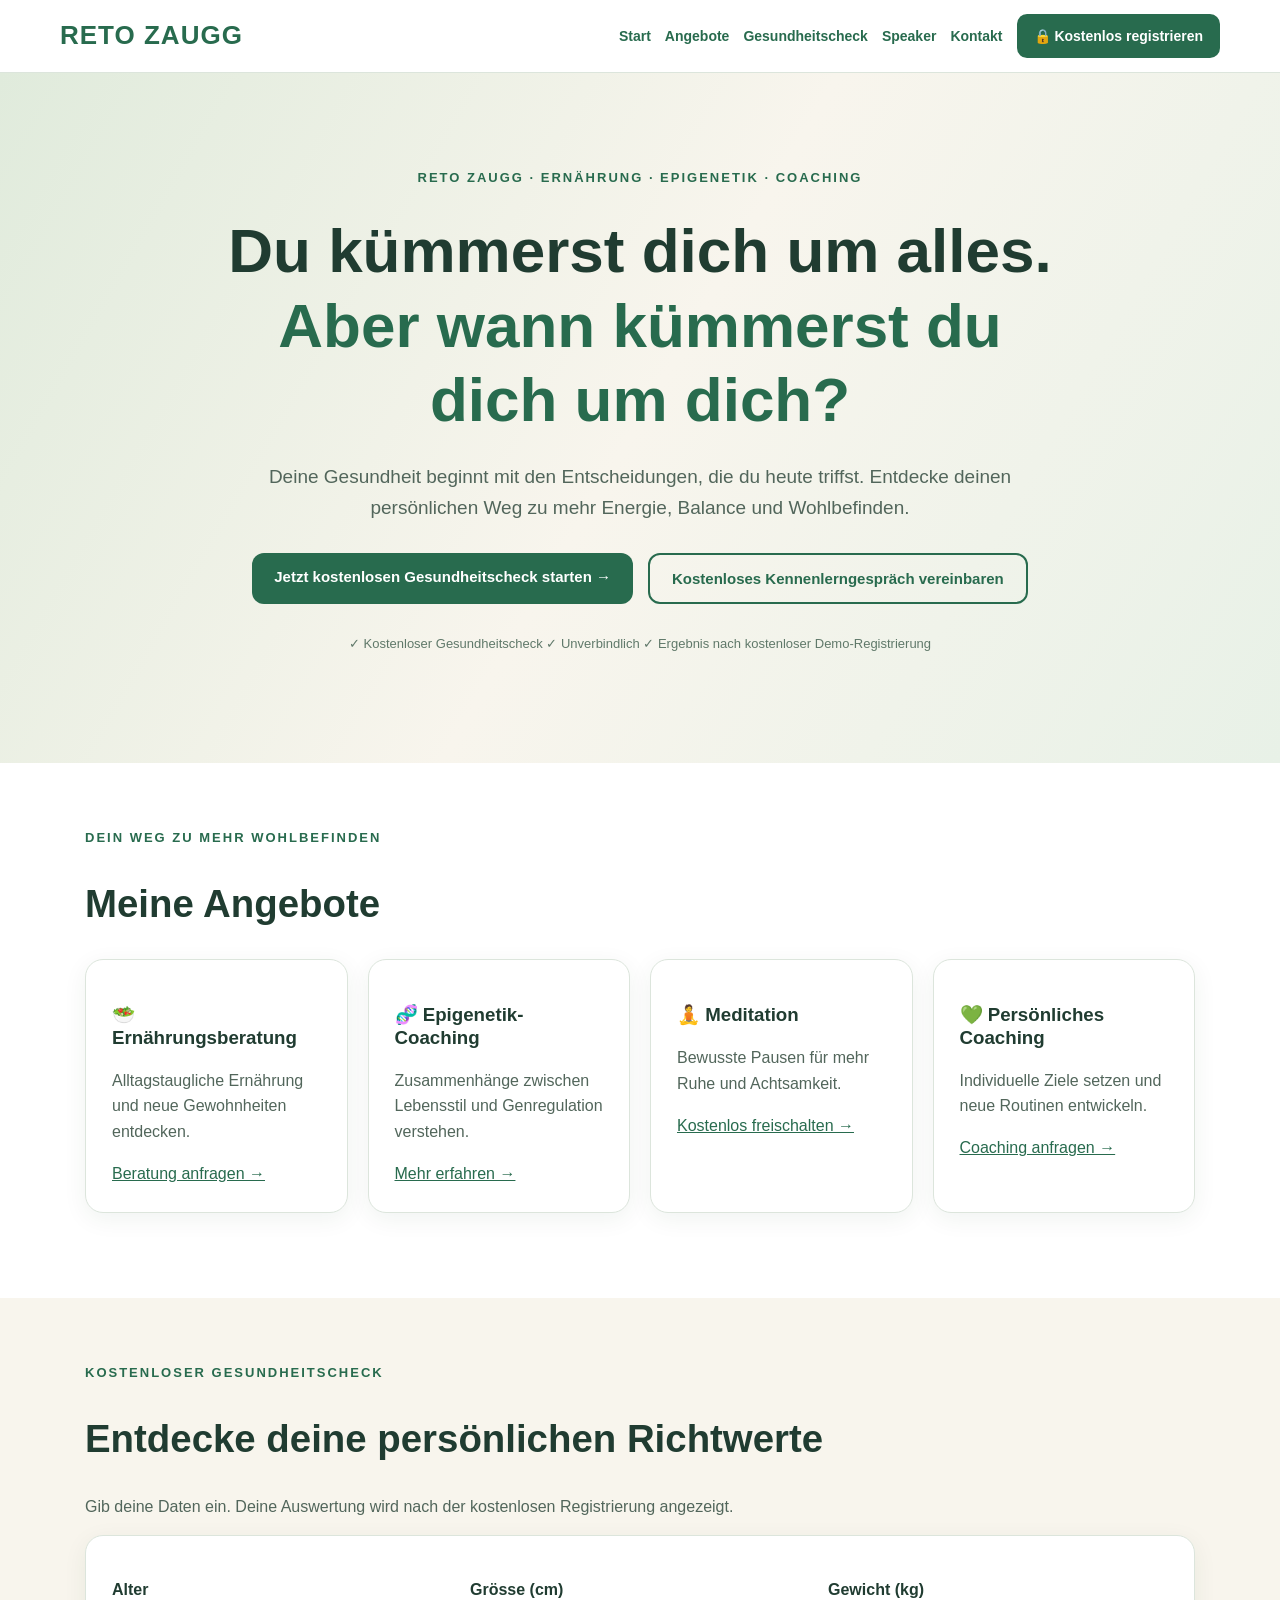
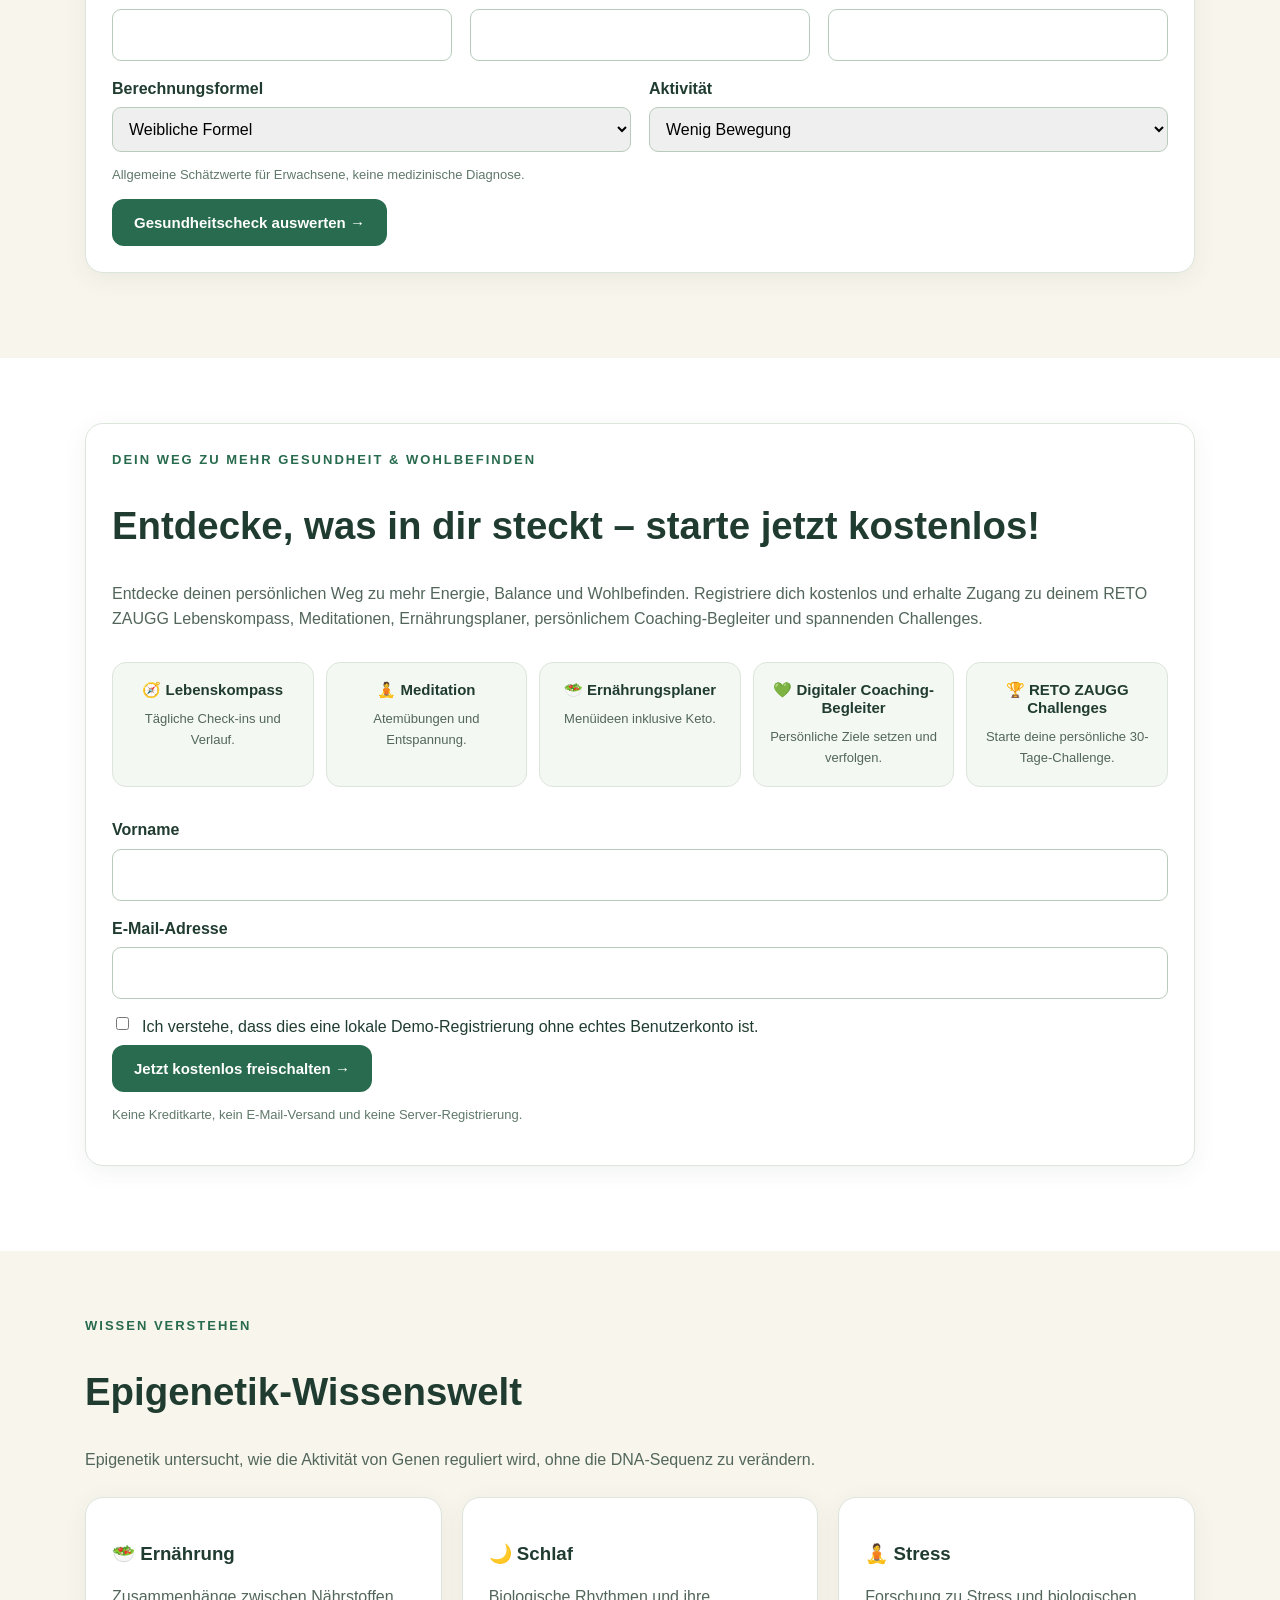
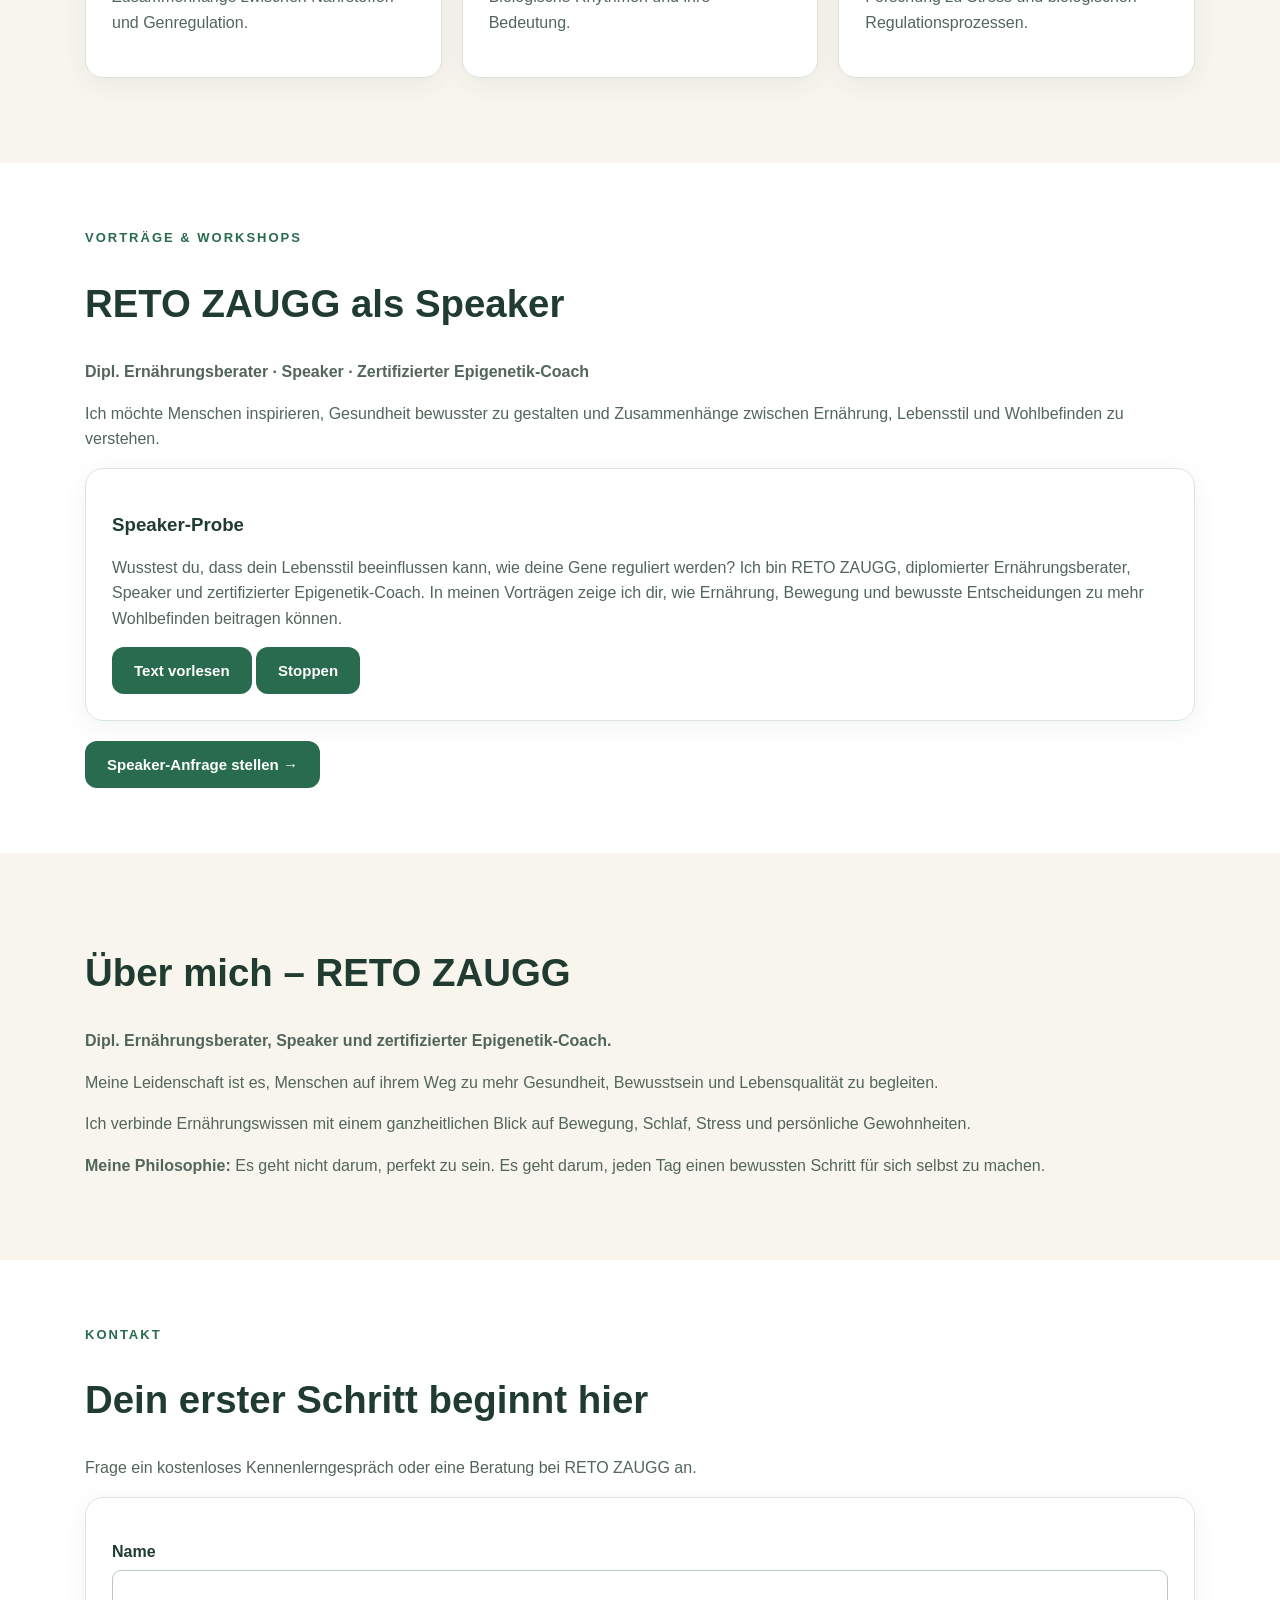
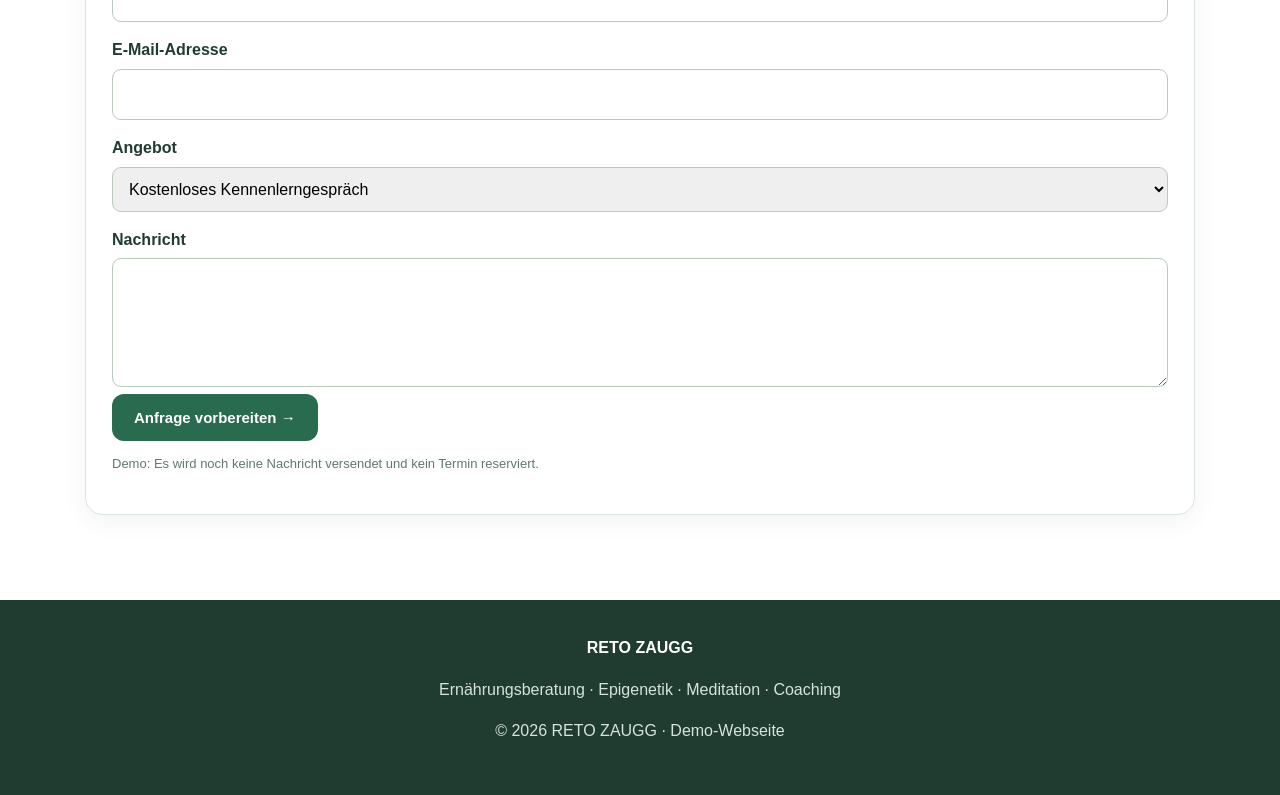
==== commit fdeae5c3: "Update index.html" ====
--- a/index.html
+++ b/index.html
@@ -4,8 +4,12 @@
 <head>
 <meta charset="UTF-8">
 <meta name="viewport" content="width=device-width, initial-scale=1">
-<meta name="description" content="RETO Ernährungsberatung – Ernährung, Epigenetik, Meditation und Coaching.">
-<title>RETO | Ernährung, Epigenetik & Coaching</title>
+
+<title>RETO ZAUGG | Ernährung, Epigenetik & Coaching</title>
+
+<meta name="description"
+content="RETO ZAUGG – Ernährungsberatung, Epigenetik-Coaching, Meditation, Gesundheitscheck und persönlicher Lebenskompass.">
+
 <style>
 :root{
   --green:#286b4e;
@@ -15,57 +19,244 @@
   --text:#52665b;
   --line:#dce5dc;
 }
+
 *{box-sizing:border-box}
 html{scroll-behavior:smooth}
-body{margin:0;font-family:Arial,Helvetica,sans-serif;color:var(--dark);line-height:1.6}
+
+body{
+  margin:0;
+  font-family:Arial,Helvetica,sans-serif;
+  color:var(--dark);
+  line-height:1.6;
+}
+
 a{color:var(--green)}
 p{color:var(--text)}
 h1,h2,h3{line-height:1.2}
 h2{font-size:clamp(27px,3vw,40px)}
 section{scroll-margin-top:125px}
 .hidden{display:none!important}
-header{position:sticky;top:0;z-index:20;background:#fffffff2;border-bottom:1px solid var(--line)}
-nav{max-width:1200px;margin:auto;padding:14px 20px;display:flex;align-items:center;justify-content:space-between;gap:20px}
-.logo{font-size:28px;font-weight:900;text-decoration:none}
-.navlinks{display:flex;flex-wrap:wrap;align-items:center;gap:14px}
-.navlinks a{text-decoration:none;font-size:14px;font-weight:700}
-.member-button{background:var(--green);color:white!important;border-radius:10px;padding:11px 17px}
-.container{max-width:1150px;margin:auto;padding:65px 20px}
+
+header{
+  position:sticky;
+  top:0;
+  z-index:20;
+  background:#fffffff2;
+  border-bottom:1px solid var(--line);
+}
+
+nav{
+  max-width:1200px;
+  margin:auto;
+  padding:14px 20px;
+  display:flex;
+  align-items:center;
+  justify-content:space-between;
+  gap:20px;
+}
+
+.logo{
+  font-size:26px;
+  font-weight:900;
+  text-decoration:none;
+  letter-spacing:1px;
+  white-space:nowrap;
+}
+
+.navlinks{
+  display:flex;
+  flex-wrap:wrap;
+  align-items:center;
+  gap:14px;
+}
+
+.navlinks a{
+  text-decoration:none;
+  font-size:14px;
+  font-weight:700;
+}
+
+.member-button{
+  background:var(--green);
+  color:white!important;
+  border-radius:10px;
+  padding:11px 17px;
+}
+
+.container{
+  max-width:1150px;
+  margin:auto;
+  padding:65px 20px;
+}
+
 .soft{background:var(--cream)}
-.eyebrow{font-size:13px;font-weight:800;letter-spacing:2px;color:var(--green)}
-.hero{padding:95px 25px;text-align:center;background:linear-gradient(120deg,#e0ebdc,#f8f5ed,#e8f1e7)}
-.hero-inner{max-width:850px;margin:auto}
-.hero h1{font-size:clamp(35px,5vw,62px);margin:25px 0}
-.hero h1 span{display:block;color:var(--green)}
+
+.eyebrow{
+  font-size:13px;
+  font-weight:800;
+  letter-spacing:2px;
+  color:var(--green);
+}
+
+.hero{
+  padding:95px 25px;
+  text-align:center;
+  background:linear-gradient(
+    120deg,
+    #e0ebdc,
+    #f8f5ed,
+    #e8f1e7
+  );
+}
+
+.hero-inner{
+  max-width:850px;
+  margin:auto;
+}
+
+.hero h1{
+  font-size:clamp(35px,5vw,62px);
+  margin:25px 0;
+}
+
+.hero h1 span{
+  display:block;
+  color:var(--green);
+}
+
 .hero p{font-size:19px}
-.buttons{display:flex;justify-content:center;flex-wrap:wrap;gap:15px;margin:30px 0}
-.btn,button{display:inline-block;background:var(--green);color:white;padding:15px 22px;border:0;border-radius:12px;font:700 15px Arial,sans-serif;cursor:pointer;text-decoration:none}
-.btn:hover,button:hover{background:#1d503a}
-.btn-outline{background:transparent;color:var(--green);border:2px solid var(--green)}
-.btn-outline:hover{background:var(--sage);color:var(--green)}
-button:disabled{opacity:.5;cursor:not-allowed}
-.grid{display:grid;grid-template-columns:repeat(auto-fit,minmax(240px,1fr));gap:20px;margin-top:25px}
-.card{background:white;border:1px solid var(--line);padding:26px;border-radius:18px;margin-bottom:20px;box-shadow:0 6px 24px #173b2610}
-label{display:block;font-weight:700;margin:15px 0 6px}
-input,select,textarea{width:100%;padding:12px;font:inherit;border:1px solid #b9cbbc;border-radius:9px}
+
+.buttons{
+  display:flex;
+  justify-content:center;
+  flex-wrap:wrap;
+  gap:15px;
+  margin:30px 0;
+}
+
+.btn,button{
+  display:inline-block;
+  background:var(--green);
+  color:white;
+  padding:15px 22px;
+  border:0;
+  border-radius:12px;
+  font:700 15px Arial,sans-serif;
+  cursor:pointer;
+  text-decoration:none;
+}
+
+.btn:hover,button:hover{
+  background:#1d503a;
+}
+
+.btn-outline{
+  background:transparent;
+  color:var(--green);
+  border:2px solid var(--green);
+}
+
+.btn-outline:hover{
+  background:var(--sage);
+  color:var(--green);
+}
+
+button:disabled{
+  opacity:.5;
+  cursor:not-allowed;
+}
+
+.grid{
+  display:grid;
+  grid-template-columns:repeat(auto-fit,minmax(240px,1fr));
+  gap:20px;
+  margin-top:25px;
+}
+
+.card{
+  background:white;
+  border:1px solid var(--line);
+  padding:26px;
+  border-radius:18px;
+  margin-bottom:20px;
+  box-shadow:0 6px 24px #173b2610;
+}
+
+label{
+  display:block;
+  font-weight:700;
+  margin:15px 0 6px;
+}
+
+input,select,textarea{
+  width:100%;
+  padding:12px;
+  font:inherit;
+  border:1px solid #b9cbbc;
+  border-radius:9px;
+}
+
 input[type=range]{padding:0}
 input[type=checkbox]{width:auto}
-.check{display:flex;gap:10px;align-items:flex-start;font-weight:400}
-.row{display:flex;gap:18px;flex-wrap:wrap}
-.row>div{flex:1;min-width:180px}
-.result{background:var(--sage);padding:22px;border-radius:14px;margin:20px 0}
-.small{font-size:13px!important;color:#60796a}
-.bar{height:14px;background:#dce7de;border-radius:20px;overflow:hidden}
-.bar-fill{height:100%;width:0;background:var(--green)}
-.notice{background:#edf5ec;padding:20px;border-left:4px solid var(--green)}
-
-/* FÜNF MITGLIEDERVORTEILE NEBENEINANDER */
+
+.check{
+  display:flex;
+  gap:10px;
+  align-items:flex-start;
+  font-weight:400;
+}
+
+.row{
+  display:flex;
+  gap:18px;
+  flex-wrap:wrap;
+}
+
+.row>div{
+  flex:1;
+  min-width:180px;
+}
+
+.result{
+  background:var(--sage);
+  padding:22px;
+  border-radius:14px;
+  margin:20px 0;
+}
+
+.small{
+  font-size:13px!important;
+  color:#60796a;
+}
+
+.bar{
+  height:14px;
+  background:#dce7de;
+  border-radius:20px;
+  overflow:hidden;
+}
+
+.bar-fill{
+  height:100%;
+  width:0;
+  background:var(--green);
+}
+
+.notice{
+  background:#edf5ec;
+  padding:20px;
+  border-left:4px solid var(--green);
+}
+
+/* FÜNF MITGLIEDERVORTEILE IN EINER ZEILE */
+
 .member-features{
   display:grid;
   grid-template-columns:repeat(5,minmax(0,1fr));
   gap:12px;
   margin:30px 0;
 }
+
 .member-feature{
   text-align:center;
   background:#f4f8f2;
@@ -74,16 +265,38 @@
   padding:18px 10px;
   min-width:0;
 }
-.member-feature h3{font-size:15px;margin:0 0 10px;overflow-wrap:anywhere}
-.member-feature p{font-size:13px;margin:0}
-
-footer{background:var(--dark);padding:35px 20px;text-align:center;color:white}
+
+.member-feature h3{
+  font-size:15px;
+  margin:0 0 10px;
+  overflow-wrap:anywhere;
+}
+
+.member-feature p{
+  font-size:13px;
+  margin:0;
+}
+
+footer{
+  background:var(--dark);
+  padding:35px 20px;
+  text-align:center;
+  color:white;
+}
+
 footer p{color:#d6e3da}
+
 @media(max-width:900px){
-  .member-features{grid-template-columns:repeat(2,minmax(0,1fr))}
-}
+  .member-features{
+    grid-template-columns:repeat(2,minmax(0,1fr));
+  }
+}
+
 @media(max-width:800px){
-  nav{flex-direction:column;align-items:flex-start}
+  nav{
+    flex-direction:column;
+    align-items:flex-start;
+  }
   .navlinks{gap:10px}
   .hero{padding:65px 20px}
   .hero p{font-size:16px}
@@ -91,518 +304,1318 @@
   .buttons{flex-direction:column}
   .buttons .btn{width:100%}
 }
+
 @media(max-width:500px){
-  .member-features{grid-template-columns:1fr}
+  .member-features{
+    grid-template-columns:1fr;
+  }
 }
 </style>
 </head>
+
 <body>
 
 <header>
 <nav>
-  <a href="#start" class="logo">RETO.</a>
+  <a href="#start" class="logo">RETO ZAUGG</a>
+
   <div class="navlinks">
     <a href="#start">Start</a>
     <a href="#angebote">Angebote</a>
     <a href="#rechner">Gesundheitscheck</a>
-    <a href="#kompass" class="member-nav hidden">Lebenskompass</a>
-    <a href="#meditation" class="member-nav hidden">Meditation</a>
-    <a href="#ernaehrung" class="member-nav hidden">Ernährung</a>
-    <a href="#coaching" class="member-nav hidden">Coaching</a>
-    <a href="#challenges" class="member-nav hidden">Challenges</a>
+
+    <a href="#kompass" class="member-nav hidden">
+      Lebenskompass
+    </a>
+    <a href="#meditation" class="member-nav hidden">
+      Meditation
+    </a>
+    <a href="#ernaehrung" class="member-nav hidden">
+      Ernährung
+    </a>
+    <a href="#coaching" class="member-nav hidden">
+      Coaching
+    </a>
+    <a href="#challenges" class="member-nav hidden">
+      Challenges
+    </a>
+
     <a href="#speaker">Speaker</a>
     <a href="#buchung">Kontakt</a>
-    <a href="#mitgliedschaft" id="memberNavButton" class="member-button">🔒 Kostenlos registrieren</a>
+
+    <a href="#mitgliedschaft"
+       id="memberNavButton"
+       class="member-button">
+      🔒 Kostenlos registrieren
+    </a>
   </div>
 </nav>
 </header>
 
 <main>
+
+<!-- STARTSEITE -->
+
 <section id="start" class="hero">
-  <div class="hero-inner">
-    <div class="eyebrow">RETO · ERNÄHRUNG · EPIGENETIK · COACHING</div>
-    <h1>Du kümmerst dich um alles.<span>Aber wann kümmerst du dich um dich?</span></h1>
-    <p>Deine Gesundheit beginnt mit den Entscheidungen, die du heute triffst. Entdecke deinen persönlichen Weg zu mehr Energie, Balance und Wohlbefinden.</p>
-    <div class="buttons">
-      <a href="#rechner" class="btn">Jetzt kostenlosen Gesundheitscheck starten →</a>
-      <a href="#buchung" class="btn btn-outline">Kostenloses Kennenlerngespräch vereinbaren</a>
-    </div>
-    <p class="small">✓ Kostenloser Gesundheitscheck ✓ Unverbindlich ✓ Ergebnis nach kostenloser Demo-Registrierung</p>
-  </div>
+<div class="hero-inner">
+
+  <div class="eyebrow">
+    RETO ZAUGG · ERNÄHRUNG · EPIGENETIK · COACHING
+  </div>
+
+  <h1>
+    Du kümmerst dich um alles.
+    <span>Aber wann kümmerst du dich um dich?</span>
+  </h1>
+
+  <p>
+    Deine Gesundheit beginnt mit den Entscheidungen,
+    die du heute triffst. Entdecke deinen persönlichen
+    Weg zu mehr Energie, Balance und Wohlbefinden.
+  </p>
+
+  <div class="buttons">
+    <a href="#rechner" class="btn">
+      Jetzt kostenlosen Gesundheitscheck starten →
+    </a>
+
+    <a href="#buchung" class="btn btn-outline">
+      Kostenloses Kennenlerngespräch vereinbaren
+    </a>
+  </div>
+
+  <p class="small">
+    ✓ Kostenloser Gesundheitscheck
+    ✓ Unverbindlich
+    ✓ Ergebnis nach kostenloser Demo-Registrierung
+  </p>
+
+</div>
 </section>
 
+<!-- ANGEBOTE -->
+
 <section id="angebote" class="container">
-  <div class="eyebrow">DEIN WEG ZU MEHR WOHLBEFINDEN</div>
+  <div class="eyebrow">
+    DEIN WEG ZU MEHR WOHLBEFINDEN
+  </div>
+
   <h2>Meine Angebote</h2>
+
   <div class="grid">
+
     <article class="card">
       <h3>🥗 Ernährungsberatung</h3>
-      <p>Alltagstaugliche Ernährung und neue Gewohnheiten entdecken.</p>
+      <p>
+        Alltagstaugliche Ernährung und neue
+        Gewohnheiten entdecken.
+      </p>
       <a href="#buchung">Beratung anfragen →</a>
     </article>
+
     <article class="card">
       <h3>🧬 Epigenetik-Coaching</h3>
-      <p>Zusammenhänge zwischen Lebensstil und Genregulation verstehen.</p>
+      <p>
+        Zusammenhänge zwischen Lebensstil
+        und Genregulation verstehen.
+      </p>
       <a href="#epigenetik">Mehr erfahren →</a>
     </article>
+
     <article class="card">
       <h3>🧘 Meditation</h3>
-      <p>Bewusste Pausen für mehr Ruhe und Achtsamkeit.</p>
-      <a href="#mitgliedschaft">Kostenlos freischalten →</a>
+      <p>
+        Bewusste Pausen für mehr Ruhe
+        und Achtsamkeit.
+      </p>
+      <a href="#mitgliedschaft">
+        Kostenlos freischalten →
+      </a>
     </article>
+
     <article class="card">
       <h3>💚 Persönliches Coaching</h3>
-      <p>Individuelle Ziele setzen und neue Routinen entwickeln.</p>
+      <p>
+        Individuelle Ziele setzen und
+        neue Routinen entwickeln.
+      </p>
       <a href="#buchung">Coaching anfragen →</a>
     </article>
+
   </div>
 </section>
+
+<!-- GESUNDHEITSCHECK -->
 
 <section id="rechner" class="soft">
 <div class="container">
-  <div class="eyebrow">KOSTENLOSER GESUNDHEITSCHECK</div>
+
+  <div class="eyebrow">
+    KOSTENLOSER GESUNDHEITSCHECK
+  </div>
+
   <h2>Entdecke deine persönlichen Richtwerte</h2>
-  <p>Gib deine Daten ein. Deine Auswertung wird nach der kostenlosen Registrierung angezeigt.</p>
+
+  <p>
+    Gib deine Daten ein. Deine Auswertung wird
+    nach der kostenlosen Registrierung angezeigt.
+  </p>
+
   <form id="healthForm" class="card">
+
     <div class="row">
-      <div><label for="age">Alter</label><input id="age" type="number" min="18" max="120" required></div>
-      <div><label for="height">Grösse (cm)</label><input id="height" type="number" min="100" max="250" required></div>
-      <div><label for="weight">Gewicht (kg)</label><input id="weight" type="number" min="25" max="350" step="0.1" required></div>
+      <div>
+        <label for="age">Alter</label>
+        <input id="age" type="number"
+               min="18" max="120" required>
+      </div>
+
+      <div>
+        <label for="height">Grösse (cm)</label>
+        <input id="height" type="number"
+               min="100" max="250" required>
+      </div>
+
+      <div>
+        <label for="weight">Gewicht (kg)</label>
+        <input id="weight" type="number"
+               min="25" max="350"
+               step="0.1" required>
+      </div>
     </div>
+
     <div class="row">
+
       <div>
         <label for="sex">Berechnungsformel</label>
         <select id="sex">
-          <option value="female">Weibliche Formel</option>
-          <option value="male">Männliche Formel</option>
+          <option value="female">
+            Weibliche Formel
+          </option>
+          <option value="male">
+            Männliche Formel
+          </option>
         </select>
       </div>
+
       <div>
         <label for="activity">Aktivität</label>
         <select id="activity">
-          <option value="1.2">Wenig Bewegung</option>
-          <option value="1.375">Leicht aktiv</option>
-          <option value="1.55">Mässig aktiv</option>
-          <option value="1.725">Sehr aktiv</option>
+          <option value="1.2">
+            Wenig Bewegung
+          </option>
+          <option value="1.375">
+            Leicht aktiv
+          </option>
+          <option value="1.55">
+            Mässig aktiv
+          </option>
+          <option value="1.725">
+            Sehr aktiv
+          </option>
         </select>
       </div>
+
     </div>
-    <p class="small">Allgemeine Schätzwerte für Erwachsene, keine medizinische Diagnose.</p>
-    <button type="submit">Gesundheitscheck auswerten →</button>
+
+    <p class="small">
+      Allgemeine Schätzwerte für Erwachsene,
+      keine medizinische Diagnose.
+    </p>
+
+    <button type="submit">
+      Gesundheitscheck auswerten →
+    </button>
+
   </form>
+
   <div id="healthGate" class="notice hidden">
     <h3>🔒 Deine Auswertung ist bereit</h3>
-    <p>Registriere dich kostenlos, um dein Ergebnis zu sehen.</p>
-    <a href="#mitgliedschaft" class="btn">Jetzt kostenlos registrieren →</a>
-  </div>
-  <div id="healthResult" class="result hidden" aria-live="polite">
+    <p>
+      Registriere dich kostenlos,
+      um dein Ergebnis zu sehen.
+    </p>
+    <a href="#mitgliedschaft" class="btn">
+      Jetzt kostenlos registrieren →
+    </a>
+  </div>
+
+  <div id="healthResult"
+       class="result hidden"
+       aria-live="polite">
+
     <h3>Deine persönliche Auswertung</h3>
     <div id="healthValues"></div>
-    <a href="#kompass" class="btn">Zum Lebenskompass →</a>
-  </div>
+
+    <a href="#kompass" class="btn">
+      Zum RETO ZAUGG Lebenskompass →
+    </a>
+  </div>
+
 </div>
 </section>
 
+<!-- MITGLIEDSCHAFT -->
+
 <section id="mitgliedschaft" class="container">
+
   <div id="memberGate" class="card">
-    <div class="eyebrow">DEIN WEG ZU MEHR GESUNDHEIT &amp; WOHLBEFINDEN</div>
-    <h2>Entdecke, was in dir steckt – starte jetzt kostenlos!</h2>
-    <p>Entdecke deinen persönlichen Weg zu mehr Energie, Balance und Wohlbefinden. Registriere dich kostenlos und erhalte Zugang zu deinem RETO Lebenskompass, Meditationen, Ernährungsplaner, persönlichem Coaching-Begleiter und spannenden Challenges.</p>
+
+    <div class="eyebrow">
+      DEIN WEG ZU MEHR GESUNDHEIT &amp; WOHLBEFINDEN
+    </div>
+
+    <h2>
+      Entdecke, was in dir steckt –
+      starte jetzt kostenlos!
+    </h2>
+
+    <p>
+      Entdecke deinen persönlichen Weg zu mehr Energie,
+      Balance und Wohlbefinden. Registriere dich kostenlos
+      und erhalte Zugang zu deinem RETO ZAUGG Lebenskompass,
+      Meditationen, Ernährungsplaner, persönlichem
+      Coaching-Begleiter und spannenden Challenges.
+    </p>
+
+    <!-- ALLE FÜNF VORTEILE NEBENEINANDER -->
 
     <div class="member-features">
+
       <div class="member-feature">
         <h3>🧭 Lebenskompass</h3>
         <p>Tägliche Check-ins und Verlauf.</p>
       </div>
+
       <div class="member-feature">
         <h3>🧘 Meditation</h3>
         <p>Atemübungen und Entspannung.</p>
       </div>
+
       <div class="member-feature">
         <h3>🥗 Ernährungsplaner</h3>
         <p>Menüideen inklusive Keto.</p>
       </div>
+
       <div class="member-feature">
         <h3>💚 Digitaler Coaching-Begleiter</h3>
-        <p>Persönliche Ziele setzen und verfolgen.</p>
+        <p>
+          Persönliche Ziele setzen und verfolgen.
+        </p>
       </div>
+
       <div class="member-feature">
-        <h3>🏆 RETO Challenges</h3>
-        <p>Starte deine persönliche 30-Tage-Challenge.</p>
+        <h3>🏆 RETO ZAUGG Challenges</h3>
+        <p>
+          Starte deine persönliche 30-Tage-Challenge.
+        </p>
       </div>
+
     </div>
 
     <form id="memberForm">
+
       <label for="memberName">Vorname</label>
-      <input id="memberName" maxlength="80" required>
-      <label for="memberEmail">E-Mail-Adresse</label>
-      <input id="memberEmail" type="email" required>
+      <input id="memberName"
+             maxlength="80" required>
+
+      <label for="memberEmail">
+        E-Mail-Adresse
+      </label>
+      <input id="memberEmail"
+             type="email" required>
+
       <label class="check">
         <input type="checkbox" required>
-        Ich verstehe, dass dies eine lokale Demo-Registrierung ohne echtes Benutzerkonto ist.
+        Ich verstehe, dass dies eine lokale
+        Demo-Registrierung ohne echtes
+        Benutzerkonto ist.
       </label>
-      <button type="submit">Jetzt kostenlos freischalten →</button>
+
+      <button type="submit">
+        Jetzt kostenlos freischalten →
+      </button>
+
     </form>
-    <p class="small">Keine Kreditkarte, kein E-Mail-Versand und keine Server-Registrierung.</p>
+
+    <p class="small">
+      Keine Kreditkarte, kein E-Mail-Versand
+      und keine Server-Registrierung.
+    </p>
+
   </div>
 
   <div id="memberWelcome" class="result hidden">
-    <h2 id="welcomeTitle">Willkommen bei RETO!</h2>
-    <p>Deine Funktionen sind in diesem Browser freigeschaltet.</p>
+
+    <h2 id="welcomeTitle">
+      Willkommen bei RETO ZAUGG!
+    </h2>
+
+    <p>
+      Deine Funktionen sind in diesem
+      Browser freigeschaltet.
+    </p>
+
     <div class="buttons">
-      <a href="#kompass" class="btn">🧭 Lebenskompass</a>
-      <a href="#meditation" class="btn">🧘 Meditation</a>
-      <a href="#ernaehrung" class="btn">🥗 Ernährungsplaner</a>
-      <a href="#coaching" class="btn">💚 Coaching-Begleiter</a>
-      <a href="#challenges" class="btn">🏆 RETO Challenges</a>
+      <a href="#kompass" class="btn">
+        🧭 Lebenskompass
+      </a>
+      <a href="#meditation" class="btn">
+        🧘 Meditation
+      </a>
+      <a href="#ernaehrung" class="btn">
+        🥗 Ernährungsplaner
+      </a>
+      <a href="#coaching" class="btn">
+        💚 Coaching-Begleiter
+      </a>
+      <a href="#challenges" class="btn">
+        🏆 Challenges
+      </a>
     </div>
-    <button type="button" id="logoutButton">Demo-Zugang zurücksetzen</button>
-  </div>
+
+    <button type="button" id="logoutButton">
+      Demo-Zugang zurücksetzen
+    </button>
+
+  </div>
+
 </section>
 
-<section id="kompass" class="container member-only hidden">
-  <div class="eyebrow">DEIN TÄGLICHER BEGLEITER</div>
-  <h2>RETO Lebenskompass</h2>
-  <p>Wie geht es dir heute? Halte deine Werte fest und beobachte deinen Verlauf.</p>
+<!-- LEBENSKOMPASS -->
+
+<section id="kompass"
+         class="container member-only hidden">
+
+  <div class="eyebrow">
+    DEIN TÄGLICHER BEGLEITER
+  </div>
+
+  <h2>RETO ZAUGG Lebenskompass</h2>
+
+  <p>
+    Wie geht es dir heute?
+    Halte deine Werte fest und
+    beobachte deinen Verlauf.
+  </p>
+
   <form id="compassForm" class="card">
-    <label for="energy">Energie: <output id="energyOut">5</output>/10</label>
-    <input id="energy" type="range" min="1" max="10" value="5">
-    <label for="stress">Stress: <output id="stressOut">5</output>/10</label>
-    <input id="stress" type="range" min="1" max="10" value="5">
-    <label for="mood">Stimmung: <output id="moodOut">5</output>/10</label>
-    <input id="mood" type="range" min="1" max="10" value="5">
-    <label for="sleep">Schlafdauer (Stunden)</label>
-    <input id="sleep" type="number" min="0" max="24" step="0.5" value="7" required>
-    <label for="movement">Bewegung (Minuten)</label>
-    <input id="movement" type="number" min="0" max="1440" value="20" required>
-    <label for="notes">Persönliche Notiz</label>
+
+    <label for="energy">
+      Energie:
+      <output id="energyOut">5</output>/10
+    </label>
+    <input id="energy" type="range"
+           min="1" max="10" value="5">
+
+    <label for="stress">
+      Stress:
+      <output id="stressOut">5</output>/10
+    </label>
+    <input id="stress" type="range"
+           min="1" max="10" value="5">
+
+    <label for="mood">
+      Stimmung:
+      <output id="moodOut">5</output>/10
+    </label>
+    <input id="mood" type="range"
+           min="1" max="10" value="5">
+
+    <label for="sleep">
+      Schlafdauer (Stunden)
+    </label>
+    <input id="sleep" type="number"
+           min="0" max="24"
+           step="0.5" value="7" required>
+
+    <label for="movement">
+      Bewegung (Minuten)
+    </label>
+    <input id="movement" type="number"
+           min="0" max="1440"
+           value="20" required>
+
+    <label for="notes">
+      Persönliche Notiz
+    </label>
     <textarea id="notes" rows="3"></textarea>
-    <button type="submit">Heutigen Check-in speichern</button>
+
+    <button type="submit">
+      Heutigen Check-in speichern
+    </button>
+
   </form>
-  <div id="dailyTip" class="result hidden" aria-live="polite"></div>
+
+  <div id="dailyTip"
+       class="result hidden"
+       aria-live="polite"></div>
+
   <div class="card">
     <h3>Dein Verlauf</h3>
-    <p id="progressText">Noch keine Check-ins vorhanden.</p>
-    <div class="bar"><div id="progressBar" class="bar-fill"></div></div>
+
+    <p id="progressText">
+      Noch keine Check-ins vorhanden.
+    </p>
+
+    <div class="bar">
+      <div id="progressBar" class="bar-fill"></div>
+    </div>
+
     <div id="history"></div>
-    <button type="button" id="clearCompass">Verlauf löschen</button>
-  </div>
+
+    <button type="button" id="clearCompass">
+      Verlauf löschen
+    </button>
+  </div>
+
 </section>
 
-<section id="meditation" class="soft member-only hidden">
+<!-- MEDITATION -->
+
+<section id="meditation"
+         class="soft member-only hidden">
+
 <div class="container">
-  <div class="eyebrow">RETO MITGLIEDERBEREICH</div>
+
+  <div class="eyebrow">
+    RETO ZAUGG MITGLIEDERBEREICH
+  </div>
+
   <h2>Meditation &amp; Achtsamkeit</h2>
-  <p>Gönne dir einen bewussten Moment der Ruhe.</p>
+
+  <p>
+    Gönne dir einen bewussten Moment der Ruhe.
+  </p>
+
   <div class="grid">
+
     <div class="card">
       <h3>🌿 Ruhiger Atem</h3>
-      <p>Eine kurze Atemübung über 60 Sekunden.</p>
-      <button type="button" id="breathButton">Atemübung starten</button>
-      <div id="breathText" class="result hidden" aria-live="polite"></div>
+
+      <p>
+        Eine kurze Atemübung über 60 Sekunden.
+      </p>
+
+      <button type="button" id="breathButton">
+        Atemübung starten
+      </button>
+
+      <div id="breathText"
+           class="result hidden"
+           aria-live="polite"></div>
     </div>
+
     <div class="card">
       <h3>🌙 Abendruhe</h3>
-      <p>Ein Impuls zum bewussten Abschalten.</p>
-      <button type="button" id="eveningButton">Abendimpuls anzeigen</button>
-      <div id="eveningText" class="result hidden"></div>
+
+      <p>
+        Ein Impuls zum bewussten Abschalten.
+      </p>
+
+      <button type="button" id="eveningButton">
+        Abendimpuls anzeigen
+      </button>
+
+      <div id="eveningText"
+           class="result hidden"></div>
     </div>
-  </div>
+
+  </div>
+
 </div>
 </section>
 
-<section id="ernaehrung" class="container member-only hidden">
-  <div class="eyebrow">RETO MITGLIEDERBEREICH</div>
+<!-- ERNÄHRUNGSPLANER -->
+
+<section id="ernaehrung"
+         class="container member-only hidden">
+
+  <div class="eyebrow">
+    RETO ZAUGG MITGLIEDERBEREICH
+  </div>
+
   <h2>Intelligenter Ernährungsplaner</h2>
-  <p>Entdecke Menüideen passend zu deiner Ernährungsform.</p>
+
+  <p>
+    Entdecke Menüideen passend zu deiner Ernährungsform.
+  </p>
+
   <div class="card">
-    <label for="diet">Ernährungsform</label>
+
+    <label for="diet">
+      Ernährungsform
+    </label>
+
     <select id="diet">
-      <option value="balanced">Ausgewogen</option>
-      <option value="vegetarian">Vegetarisch</option>
-      <option value="vegan">Vegan</option>
-      <option value="keto">Keto</option>
+      <option value="balanced">
+        Ausgewogen
+      </option>
+      <option value="vegetarian">
+        Vegetarisch
+      </option>
+      <option value="vegan">
+        Vegan
+      </option>
+      <option value="keto">
+        Keto
+      </option>
     </select>
-    <button type="button" id="mealButton">Menüideen erstellen</button>
-    <div id="mealResult" class="result hidden"></div>
-  </div>
-  <p class="small">Die Menüideen berücksichtigen keine individuellen Allergien oder Erkrankungen.</p>
+
+    <button type="button" id="mealButton">
+      Menüideen erstellen
+    </button>
+
+    <div id="mealResult"
+         class="result hidden"></div>
+
+  </div>
+
+  <p class="small">
+    Die Menüideen berücksichtigen keine individuellen
+    Allergien oder Erkrankungen.
+  </p>
+
 </section>
 
-<section id="coaching" class="container member-only hidden">
-  <div class="eyebrow">RETO MITGLIEDERBEREICH</div>
+<!-- COACHING -->
+
+<section id="coaching"
+         class="container member-only hidden">
+
+  <div class="eyebrow">
+    RETO ZAUGG MITGLIEDERBEREICH
+  </div>
+
   <h2>Digitaler Coaching-Begleiter</h2>
-  <p>Setze dir ein persönliches Ziel und verfolge deinen Fortschritt.</p>
+
+  <p>
+    Setze dir ein persönliches Ziel und
+    verfolge deinen Fortschritt.
+  </p>
+
   <div class="card">
-    <label for="goal">Mein persönliches Ziel</label>
-    <input id="goal" maxlength="300" placeholder="z.B. täglich 20 Minuten spazieren">
-    <button type="button" id="saveGoal">Ziel speichern</button>
+
+    <label for="goal">
+      Mein persönliches Ziel
+    </label>
+
+    <input id="goal"
+           maxlength="300"
+           placeholder="z.B. täglich 20 Minuten spazieren">
+
+    <button type="button" id="saveGoal">
+      Ziel speichern
+    </button>
+
     <p id="goalDisplay"></p>
-  </div>
+
+  </div>
+
 </section>
 
-<section id="challenges" class="soft member-only hidden">
+<!-- CHALLENGES -->
+
+<section id="challenges"
+         class="soft member-only hidden">
+
 <div class="container">
-  <div class="eyebrow">RETO MITGLIEDERBEREICH</div>
-  <h2>RETO Challenges</h2>
-  <p>Starte deine persönliche 30-Tage-Wohlfühlchallenge.</p>
+
+  <div class="eyebrow">
+    RETO ZAUGG MITGLIEDERBEREICH
+  </div>
+
+  <h2>RETO ZAUGG Challenges</h2>
+
+  <p>
+    Starte deine persönliche
+    30-Tage-Wohlfühlchallenge.
+  </p>
+
   <div class="card">
+
     <h3>🏆 30 Tage für dich</h3>
-    <p>Jeden Tag eine kleine Aufgabe für mehr Achtsamkeit.</p>
+
+    <p>
+      Jeden Tag eine kleine Aufgabe
+      für mehr Achtsamkeit.
+    </p>
+
     <p id="challengeProgress"></p>
-    <button type="button" id="challengeButton">Heutige Aufgabe erledigt</button>
-    <p class="small">Lokale Einzel-Challenge, noch keine echte Community.</p>
-  </div>
+
+    <button type="button" id="challengeButton">
+      Heutige Aufgabe erledigt
+    </button>
+
+    <p class="small">
+      Lokale Einzel-Challenge,
+      noch keine echte Community.
+    </p>
+
+  </div>
+
 </div>
 </section>
 
+<!-- EPIGENETIK -->
+
 <section id="epigenetik" class="soft">
 <div class="container">
-  <div class="eyebrow">WISSEN VERSTEHEN</div>
+
+  <div class="eyebrow">
+    WISSEN VERSTEHEN
+  </div>
+
   <h2>Epigenetik-Wissenswelt</h2>
-  <p>Epigenetik untersucht, wie die Aktivität von Genen reguliert wird, ohne die DNA-Sequenz zu verändern.</p>
+
+  <p>
+    Epigenetik untersucht, wie die Aktivität
+    von Genen reguliert wird, ohne die
+    DNA-Sequenz zu verändern.
+  </p>
+
   <div class="grid">
-    <div class="card"><h3>🥗 Ernährung</h3><p>Zusammenhänge zwischen Nährstoffen und Genregulation.</p></div>
-    <div class="card"><h3>🌙 Schlaf</h3><p>Biologische Rhythmen und ihre Bedeutung.</p></div>
-    <div class="card"><h3>🧘 Stress</h3><p>Forschung zu Stress und biologischen Regulationsprozessen.</p></div>
-  </div>
+
+    <div class="card">
+      <h3>🥗 Ernährung</h3>
+      <p>
+        Zusammenhänge zwischen Nährstoffen
+        und Genregulation.
+      </p>
+    </div>
+
+    <div class="card">
+      <h3>🌙 Schlaf</h3>
+      <p>
+        Biologische Rhythmen
+        und ihre Bedeutung.
+      </p>
+    </div>
+
+    <div class="card">
+      <h3>🧘 Stress</h3>
+      <p>
+        Forschung zu Stress und biologischen
+        Regulationsprozessen.
+      </p>
+    </div>
+
+  </div>
+
 </div>
 </section>
 
+<!-- SPEAKER -->
+
 <section id="speaker" class="container">
-  <div class="eyebrow">VORTRÄGE &amp; WORKSHOPS</div>
-  <h2>Reto als Speaker</h2>
-  <p><strong>Dipl. Ernährungsberater · Speaker · Zertifizierter Epigenetik-Coach</strong></p>
-  <p>Ich möchte Menschen inspirieren, Gesundheit bewusster zu gestalten und Zusammenhänge zwischen Ernährung, Lebensstil und Wohlbefinden zu verstehen.</p>
+
+  <div class="eyebrow">
+    VORTRÄGE &amp; WORKSHOPS
+  </div>
+
+  <h2>RETO ZAUGG als Speaker</h2>
+
+  <p>
+    <strong>
+      Dipl. Ernährungsberater · Speaker ·
+      Zertifizierter Epigenetik-Coach
+    </strong>
+  </p>
+
+  <p>
+    Ich möchte Menschen inspirieren,
+    Gesundheit bewusster zu gestalten
+    und Zusammenhänge zwischen Ernährung,
+    Lebensstil und Wohlbefinden zu verstehen.
+  </p>
+
   <div class="card">
+
     <h3>Speaker-Probe</h3>
-    <p id="speakerText">Wusstest du, dass dein Lebensstil beeinflussen kann, wie deine Gene reguliert werden? Ich bin Reto, diplomierter Ernährungsberater, Speaker und zertifizierter Epigenetik-Coach. In meinen Vorträgen zeige ich dir, wie Ernährung, Bewegung und bewusste Entscheidungen zu mehr Wohlbefinden beitragen können.</p>
-    <button type="button" id="speakButton">Text vorlesen</button>
-    <button type="button" id="stopSpeak">Stoppen</button>
-  </div>
-  <a href="#buchung" class="btn">Speaker-Anfrage stellen →</a>
+
+    <p id="speakerText">
+      Wusstest du, dass dein Lebensstil
+      beeinflussen kann, wie deine Gene
+      reguliert werden?
+
+      Ich bin RETO ZAUGG,
+      diplomierter Ernährungsberater,
+      Speaker und zertifizierter
+      Epigenetik-Coach.
+
+      In meinen Vorträgen zeige ich dir,
+      wie Ernährung, Bewegung und bewusste
+      Entscheidungen zu mehr Wohlbefinden
+      beitragen können.
+    </p>
+
+    <button type="button" id="speakButton">
+      Text vorlesen
+    </button>
+
+    <button type="button" id="stopSpeak">
+      Stoppen
+    </button>
+
+  </div>
+
+  <a href="#buchung" class="btn">
+    Speaker-Anfrage stellen →
+  </a>
+
 </section>
+
+<!-- ÜBER MICH -->
 
 <section id="ueber" class="soft">
 <div class="container">
-  <h2>Über mich – Reto</h2>
-  <p><strong>Dipl. Ernährungsberater, Speaker und zertifizierter Epigenetik-Coach.</strong></p>
-  <p>Meine Leidenschaft ist es, Menschen auf ihrem Weg zu mehr Gesundheit, Bewusstsein und Lebensqualität zu begleiten.</p>
-  <p>Ich verbinde Ernährungswissen mit einem ganzheitlichen Blick auf Bewegung, Schlaf, Stress und persönliche Gewohnheiten.</p>
-  <p><strong>Meine Philosophie:</strong> Es geht nicht darum, perfekt zu sein. Es geht darum, jeden Tag einen bewussten Schritt für sich selbst zu machen.</p>
+
+  <h2>Über mich – RETO ZAUGG</h2>
+
+  <p>
+    <strong>
+      Dipl. Ernährungsberater,
+      Speaker und zertifizierter
+      Epigenetik-Coach.
+    </strong>
+  </p>
+
+  <p>
+    Meine Leidenschaft ist es,
+    Menschen auf ihrem Weg zu mehr
+    Gesundheit, Bewusstsein und
+    Lebensqualität zu begleiten.
+  </p>
+
+  <p>
+    Ich verbinde Ernährungswissen
+    mit einem ganzheitlichen Blick
+    auf Bewegung, Schlaf, Stress
+    und persönliche Gewohnheiten.
+  </p>
+
+  <p>
+    <strong>Meine Philosophie:</strong>
+    Es geht nicht darum, perfekt zu sein.
+    Es geht darum, jeden Tag einen
+    bewussten Schritt für sich selbst
+    zu machen.
+  </p>
+
 </div>
 </section>
 
+<!-- KONTAKT -->
+
 <section id="buchung" class="container">
-  <div class="eyebrow">KONTAKT</div>
+
+  <div class="eyebrow">
+    KONTAKT
+  </div>
+
   <h2>Dein erster Schritt beginnt hier</h2>
-  <p>Frage ein kostenloses Kennenlerngespräch oder eine Beratung an.</p>
+
+  <p>
+    Frage ein kostenloses Kennenlerngespräch
+    oder eine Beratung bei RETO ZAUGG an.
+  </p>
+
   <form id="bookingForm" class="card">
+
     <label for="bookName">Name</label>
     <input id="bookName" required>
-    <label for="bookEmail">E-Mail-Adresse</label>
+
+    <label for="bookEmail">
+      E-Mail-Adresse
+    </label>
     <input id="bookEmail" type="email" required>
-    <label for="bookService">Angebot</label>
+
+    <label for="bookService">
+      Angebot
+    </label>
+
     <select id="bookService">
-      <option>Kostenloses Kennenlerngespräch</option>
+      <option>
+        Kostenloses Kennenlerngespräch
+      </option>
       <option>Ernährungsberatung</option>
       <option>Epigenetik-Coaching</option>
       <option>Persönliches Coaching</option>
       <option>Speaker-Anfrage</option>
     </select>
-    <label for="bookMessage">Nachricht</label>
+
+    <label for="bookMessage">
+      Nachricht
+    </label>
+
     <textarea id="bookMessage" rows="4"></textarea>
-    <button type="submit">Anfrage vorbereiten →</button>
-    <p class="small">Demo: Es wird noch keine Nachricht versendet und kein Termin reserviert.</p>
+
+    <button type="submit">
+      Anfrage vorbereiten →
+    </button>
+
+    <p class="small">
+      Demo: Es wird noch keine Nachricht
+      versendet und kein Termin reserviert.
+    </p>
+
   </form>
+
   <div id="bookingResult" class="result hidden">
+
     <h3>Deine vorbereitete Anfrage</h3>
-    <textarea id="bookingCopy" rows="8" readonly></textarea>
-    <button type="button" id="copyBooking">Anfrage kopieren</button>
-  </div>
+
+    <textarea id="bookingCopy"
+              rows="8" readonly></textarea>
+
+    <button type="button" id="copyBooking">
+      Anfrage kopieren
+    </button>
+
+  </div>
+
 </section>
+
 </main>
 
 <footer>
-  <strong>RETO Ernährungsberatung</strong>
-  <p>Ernährung · Epigenetik · Meditation · Coaching</p>
-  <p>© <span id="year"></span> RETO · Demo-Webseite</p>
+  <strong>RETO ZAUGG</strong>
+  <p>
+    Ernährungsberatung · Epigenetik ·
+    Meditation · Coaching
+  </p>
+  <p>
+    © <span id="year"></span>
+    RETO ZAUGG · Demo-Webseite
+  </p>
 </footer>
 
 <script>
 "use strict";
-const $=id=>document.getElementById(id);
-const KEY="reto_demo_v3_";
-const protectedIds=["kompass","meditation","ernaehrung","coaching","challenges"];
-
-function read(key,fallback){
-  try{
-    const value=localStorage.getItem(KEY+key);
-    return value===null?fallback:JSON.parse(value);
-  }catch{return fallback}
-}
-function save(key,value){
-  try{
-    localStorage.setItem(KEY+key,JSON.stringify(value));
+
+const $ = id => document.getElementById(id);
+
+/*
+  Der bisherige Speicherschlüssel bleibt bestehen,
+  damit vorhandene lokale Daten erhalten bleiben.
+*/
+const KEY = "reto_demo_v3_";
+
+const protectedIds = [
+  "kompass",
+  "meditation",
+  "ernaehrung",
+  "coaching",
+  "challenges"
+];
+
+function read(key,fallback) {
+  try {
+    const value = localStorage.getItem(KEY+key);
+    return value===null
+      ? fallback
+      : JSON.parse(value);
+  } catch {
+    return fallback;
+  }
+}
+
+function save(key,value) {
+  try {
+    localStorage.setItem(
+      KEY+key,
+      JSON.stringify(value)
+    );
     return true;
-  }catch{
-    alert("Die lokale Speicherung ist nicht verfügbar.");
+  } catch {
+    alert(
+      "Die lokale Speicherung ist nicht verfügbar."
+    );
     return false;
   }
 }
-function today(){
+
+function today() {
   const d=new Date();
-  return [d.getFullYear(),String(d.getMonth()+1).padStart(2,"0"),String(d.getDate()).padStart(2,"0")].join("-");
-}
-function isMember(){return read("registered",false)===true}
-function setText(id,value){$(id).textContent=value}
-
-function updateMemberAccess(){
+
+  return [
+    d.getFullYear(),
+    String(d.getMonth()+1).padStart(2,"0"),
+    String(d.getDate()).padStart(2,"0")
+  ].join("-");
+}
+
+function isMember() {
+  return read("registered",false)===true;
+}
+
+function setText(id,value) {
+  $(id).textContent=value;
+}
+
+/* REGISTRIERUNG */
+
+function updateMemberAccess() {
   const member=isMember();
-  document.querySelectorAll(".member-only").forEach(el=>el.classList.toggle("hidden",!member));
-  document.querySelectorAll(".member-nav").forEach(el=>el.classList.toggle("hidden",!member));
-  $("memberGate").classList.toggle("hidden",member);
-  $("memberWelcome").classList.toggle("hidden",!member);
-  $("memberNavButton").textContent=member?"💚 Mein RETO":"🔒 Kostenlos registrieren";
+
+  document.querySelectorAll(".member-only")
+    .forEach(el=>{
+      el.classList.toggle("hidden",!member);
+    });
+
+  document.querySelectorAll(".member-nav")
+    .forEach(el=>{
+      el.classList.toggle("hidden",!member);
+    });
+
+  $("memberGate").classList.toggle(
+    "hidden",
+    member
+  );
+
+  $("memberWelcome").classList.toggle(
+    "hidden",
+    !member
+  );
+
+  $("memberNavButton").textContent=
+    member
+      ? "💚 Mein RETO ZAUGG"
+      : "🔒 Kostenlos registrieren";
+
   const name=read("memberName","");
-  setText("welcomeTitle",name?"Willkommen, "+name+"!":"Willkommen bei RETO!");
-}
-function guardNavigation(){
-  const id=decodeURIComponent(location.hash.slice(1));
-  if(protectedIds.includes(id)&&!isMember()){
-    history.replaceState(null,"","#mitgliedschaft");
-    $("mitgliedschaft").scrollIntoView({behavior:"smooth"});
-  }
-}
-window.addEventListener("hashchange",guardNavigation);
+
+  setText(
+    "welcomeTitle",
+    name
+      ? "Willkommen bei RETO ZAUGG, "+name+"!"
+      : "Willkommen bei RETO ZAUGG!"
+  );
+}
+
+function guardNavigation() {
+  const id=decodeURIComponent(
+    location.hash.slice(1)
+  );
+
+  if(
+    protectedIds.includes(id) &&
+    !isMember()
+  ) {
+    history.replaceState(
+      null,
+      "",
+      "#mitgliedschaft"
+    );
+
+    $("mitgliedschaft").scrollIntoView({
+      behavior:"smooth"
+    });
+  }
+}
+
+window.addEventListener(
+  "hashchange",
+  guardNavigation
+);
 
 let pendingHealth=null;
-$("memberForm").addEventListener("submit",e=>{
-  e.preventDefault();
-  if(!e.currentTarget.reportValidity())return;
-  const name=$("memberName").value.trim();
-  if(!name)return;
-  if(!save("registered",true))return;
-  save("memberName",name);
-  updateMemberAccess();
-  if(pendingHealth){
-    $("healthGate").classList.add("hidden");
-    showHealth(pendingHealth);
-  }else{
-    $("mitgliedschaft").scrollIntoView({behavior:"smooth"});
-  }
-});
-$("logoutButton").addEventListener("click",()=>{
-  localStorage.removeItem(KEY+"registered");
-  localStorage.removeItem(KEY+"memberName");
-  pendingHealth=null;
-  $("healthResult").classList.add("hidden");
-  updateMemberAccess();
-  history.replaceState(null,"","#mitgliedschaft");
-  $("mitgliedschaft").scrollIntoView({behavior:"smooth"});
-});
-
-function calculateHealth(){
+
+$("memberForm").addEventListener(
+  "submit",
+  e=>{
+    e.preventDefault();
+
+    if(!e.currentTarget.reportValidity()) {
+      return;
+    }
+
+    const name=$("memberName").value.trim();
+
+    if(!name)return;
+
+    if(!save("registered",true))return;
+
+    save("memberName",name);
+
+    updateMemberAccess();
+
+    if(pendingHealth) {
+      $("healthGate").classList.add("hidden");
+      showHealth(pendingHealth);
+    } else {
+      $("mitgliedschaft").scrollIntoView({
+        behavior:"smooth"
+      });
+    }
+  }
+);
+
+$("logoutButton").addEventListener(
+  "click",
+  ()=>{
+    localStorage.removeItem(KEY+"registered");
+    localStorage.removeItem(KEY+"memberName");
+
+    pendingHealth=null;
+
+    $("healthResult").classList.add("hidden");
+
+    updateMemberAccess();
+
+    history.replaceState(
+      null,
+      "",
+      "#mitgliedschaft"
+    );
+
+    $("mitgliedschaft").scrollIntoView({
+      behavior:"smooth"
+    });
+  }
+);
+
+/* GESUNDHEITSCHECK */
+
+function calculateHealth() {
   const age=Number($("age").value);
   const height=Number($("height").value);
   const weight=Number($("weight").value);
   const factor=Number($("activity").value);
-  if(age<18||age>120||height<100||height>250||weight<25||weight>350){
+
+  if(
+    age<18 || age>120 ||
+    height<100 || height>250 ||
+    weight<25 || weight>350
+  ) {
     alert("Bitte überprüfe deine Angaben.");
     return null;
   }
+
   const bmi=weight/Math.pow(height/100,2);
-  const base=10*weight+6.25*height-5*age+($("sex").value==="male"?5:-161);
-  return{bmi:bmi.toFixed(1),calories:Math.round(base*factor),water:Math.round(weight*30)};
-}
-function showHealth(result){
-  if(!result||!isMember())return;
+
+  const base=
+    10*weight+
+    6.25*height-
+    5*age+
+    ($("sex").value==="male" ? 5 : -161);
+
+  return {
+    bmi:bmi.toFixed(1),
+    calories:Math.round(base*factor),
+    water:Math.round(weight*30)
+  };
+}
+
+function showHealth(result) {
+  if(!result || !isMember())return;
+
   const box=$("healthValues");
   box.replaceChildren();
-  [
+
+  const values=[
     ["BMI",result.bmi],
-    ["Geschätzter Energiebedarf",result.calories+" kcal/Tag"],
-    ["Grobe Flüssigkeitsorientierung",result.water+" ml/Tag"]
-  ].forEach(([label,value])=>{
+    [
+      "Geschätzter Energiebedarf",
+      result.calories+" kcal/Tag"
+    ],
+    [
+      "Grobe Flüssigkeitsorientierung",
+      result.water+" ml/Tag"
+    ]
+  ];
+
+  values.forEach(([label,value])=>{
     const p=document.createElement("p");
     const strong=document.createElement("strong");
+
     strong.textContent=label+": ";
-    p.append(strong,document.createTextNode(value));
+
+    p.append(
+      strong,
+      document.createTextNode(value)
+    );
+
     box.appendChild(p);
   });
+
   const note=document.createElement("p");
   note.className="small";
-  note.textContent="Die Werte sind allgemeine Schätzungen und keine Diagnose. Der tatsächliche Bedarf kann abweichen.";
+
+  note.textContent=
+    "Die Werte sind allgemeine Schätzungen "+
+    "und keine Diagnose. Der tatsächliche "+
+    "Bedarf kann abweichen.";
+
   box.appendChild(note);
+
   $("healthGate").classList.add("hidden");
   $("healthResult").classList.remove("hidden");
-  $("healthResult").scrollIntoView({behavior:"smooth"});
-}
-$("healthForm").addEventListener("submit",e=>{
-  e.preventDefault();
-  pendingHealth=calculateHealth();
-  if(!pendingHealth)return;
-  $("healthResult").classList.add("hidden");
-  if(isMember())showHealth(pendingHealth);
-  else{
-    $("healthGate").classList.remove("hidden");
-    $("healthGate").scrollIntoView({behavior:"smooth"});
-  }
+
+  $("healthResult").scrollIntoView({
+    behavior:"smooth"
+  });
+}
+
+$("healthForm").addEventListener(
+  "submit",
+  e=>{
+    e.preventDefault();
+
+    pendingHealth=calculateHealth();
+
+    if(!pendingHealth)return;
+
+    $("healthResult").classList.add("hidden");
+
+    if(isMember()) {
+      showHealth(pendingHealth);
+    } else {
+      $("healthGate").classList.remove("hidden");
+
+      $("healthGate").scrollIntoView({
+        behavior:"smooth"
+      });
+    }
+  }
+);
+
+/* LEBENSKOMPASS */
+
+["energy","stress","mood"].forEach(id=>{
+  $(id).addEventListener("input",()=>{
+    setText(id+"Out",$(id).value);
+  });
 });
 
-["energy","stress","mood"].forEach(id=>{
-  $(id).addEventListener("input",()=>setText(id+"Out",$(id).value));
-});
-function renderHistory(){
+function renderHistory() {
   const entries=read("checkins",[]);
   const box=$("history");
+
   box.replaceChildren();
-  setText("progressText",entries.length+" gespeicherte Tages-Check-ins");
-  $("progressBar").style.width=Math.min(100,entries.length/30*100)+"%";
+
+  setText(
+    "progressText",
+    entries.length+" gespeicherte Tages-Check-ins"
+  );
+
+  $("progressBar").style.width=
+    Math.min(
+      100,
+      entries.length/30*100
+    )+"%";
+
   entries.slice(-10).reverse().forEach(entry=>{
     const p=document.createElement("p");
-    p.textContent=entry.date+" · Energie "+entry.energy+"/10 · Stress "+entry.stress+"/10 · Stimmung "+entry.mood+"/10";
+
+    p.textContent=
+      entry.date+
+      " · Energie "+entry.energy+"/10"+
+      " · Stress "+entry.stress+"/10"+
+      " · Stimmung "+entry.mood+"/10";
+
     box.appendChild(p);
   });
 }
-$("compassForm").addEventListener("submit",e=>{
-  e.preventDefault();
-  if(!isMember())return;
-  const entry={
-    date:today(),
-    energy:Number($("energy").value),
-    stress:Number($("stress").value),
-    mood:Number($("mood").value),
-    sleep:Number($("sleep").value),
-    movement:Number($("movement").value),
-    notes:$("notes").value
-  };
-  if(entry.sleep<0||entry.sleep>24||entry.movement<0||entry.movement>1440){
-    alert("Bitte überprüfe Schlaf und Bewegung.");
-    return;
-  }
-  const entries=read("checkins",[]);
-  const index=entries.findIndex(x=>x.date===entry.date);
-  if(index>=0)entries[index]=entry;
-  else entries.push(entry);
-  entries.sort((a,b)=>a.date.localeCompare(b.date));
-  if(!save("checkins",entries))return;
-  let tip="Achte heute auf regelmässige Pausen und ausgewogene Mahlzeiten.";
-  if(entry.stress>=7)tip="Dein Stresswert ist hoch. Eine kurze Atemübung könnte dir guttun.";
-  else if(entry.sleep<6)tip="Du hast wenig geschlafen. Plane heute bewusst Erholung ein.";
-  else if(entry.energy<=4)tip="Deine Energie ist niedrig. Vielleicht tut dir ein ruhiger Spaziergang gut.";
-  else if(entry.movement<15)tip="Vielleicht findest du heute Zeit für etwas leichte Bewegung.";
-  setText("dailyTip","Dein Tagesimpuls: "+tip);
-  $("dailyTip").classList.remove("hidden");
-  renderHistory();
-});
-$("clearCompass").addEventListener("click",()=>{
-  if(confirm("Alle lokalen Lebenskompass-Einträge löschen?")){
-    localStorage.removeItem(KEY+"checkins");
-    $("dailyTip").classList.add("hidden");
+
+$("compassForm").addEventListener(
+  "submit",
+  e=>{
+    e.preventDefault();
+
+    if(!isMember())return;
+
+    const entry={
+      date:today(),
+      energy:Number($("energy").value),
+      stress:Number($("stress").value),
+      mood:Number($("mood").value),
+      sleep:Number($("sleep").value),
+      movement:Number($("movement").value),
+      notes:$("notes").value
+    };
+
+    if(
+      entry.sleep<0 ||
+      entry.sleep>24 ||
+      entry.movement<0 ||
+      entry.movement>1440
+    ) {
+      alert(
+        "Bitte überprüfe Schlaf und Bewegung."
+      );
+      return;
+    }
+
+    const entries=read("checkins",[]);
+
+    const index=entries.findIndex(
+      x=>x.date===entry.date
+    );
+
+    if(index>=0) {
+      entries[index]=entry;
+    } else {
+      entries.push(entry);
+    }
+
+    entries.sort(
+      (a,b)=>a.date.localeCompare(b.date)
+    );
+
+    if(!save("checkins",entries))return;
+
+    let tip=
+      "Achte heute auf regelmässige Pausen "+
+      "und ausgewogene Mahlzeiten.";
+
+    if(entry.stress>=7) {
+      tip=
+        "Dein Stresswert ist hoch. "+
+        "Eine kurze Atemübung könnte dir guttun.";
+    } else if(entry.sleep<6) {
+      tip=
+        "Du hast wenig geschlafen. "+
+        "Plane heute bewusst Erholung ein.";
+    } else if(entry.energy<=4) {
+      tip=
+        "Deine Energie ist niedrig. "+
+        "Vielleicht tut dir ein ruhiger Spaziergang gut.";
+    } else if(entry.movement<15) {
+      tip=
+        "Vielleicht findest du heute Zeit "+
+        "für etwas leichte Bewegung.";
+    }
+
+    setText(
+      "dailyTip",
+      "Dein Tagesimpuls: "+tip
+    );
+
+    $("dailyTip").classList.remove("hidden");
+
     renderHistory();
   }
-});
+);
+
+$("clearCompass").addEventListener(
+  "click",
+  ()=>{
+    if(
+      confirm(
+        "Alle lokalen Lebenskompass-Einträge löschen?"
+      )
+    ) {
+      localStorage.removeItem(KEY+"checkins");
+
+      $("dailyTip").classList.add("hidden");
+
+      renderHistory();
+    }
+  }
+);
+
+/* ERNÄHRUNGSPLANER */
 
 const meals={
   balanced:[
@@ -626,116 +1639,249 @@
     "Abend: Lachs mit Broccoli und Olivenöl"
   ]
 };
-$("mealButton").addEventListener("click",()=>{
-  if(!isMember())return;
-  const box=$("mealResult");
-  box.replaceChildren();
-  const ul=document.createElement("ul");
-  meals[$("diet").value].forEach(meal=>{
-    const li=document.createElement("li");
-    li.textContent=meal;
-    ul.appendChild(li);
-  });
-  box.appendChild(ul);
-  box.classList.remove("hidden");
-});
+
+$("mealButton").addEventListener(
+  "click",
+  ()=>{
+    if(!isMember())return;
+
+    const box=$("mealResult");
+
+    box.replaceChildren();
+
+    const ul=document.createElement("ul");
+
+    meals[$("diet").value].forEach(meal=>{
+      const li=document.createElement("li");
+
+      li.textContent=meal;
+
+      ul.appendChild(li);
+    });
+
+    box.appendChild(ul);
+    box.classList.remove("hidden");
+  }
+);
+
+/* MEDITATION */
 
 let breathTimer=null;
-$("breathButton").addEventListener("click",()=>{
-  if(!isMember())return;
-  if(breathTimer)clearInterval(breathTimer);
-  let seconds=0;
-  const total=60;
-  const box=$("breathText");
-  box.classList.remove("hidden");
-  function update(){
-    if(seconds>=total){
-      box.textContent="Die Übung ist beendet. Nimm dir einen Moment Zeit.";
+
+$("breathButton").addEventListener(
+  "click",
+  ()=>{
+    if(!isMember())return;
+
+    if(breathTimer) {
       clearInterval(breathTimer);
-      breathTimer=null;
+    }
+
+    let seconds=0;
+    const total=60;
+    const box=$("breathText");
+
+    box.classList.remove("hidden");
+
+    function update() {
+      if(seconds>=total) {
+        box.textContent=
+          "Die Übung ist beendet. "+
+          "Nimm dir einen Moment Zeit.";
+
+        clearInterval(breathTimer);
+        breathTimer=null;
+        return;
+      }
+
+      box.textContent=
+        (
+          seconds%10<4
+            ? "Atme ruhig ein"
+            : "Atme langsam aus"
+        )+
+        " · Noch "+(total-seconds)+" Sekunden";
+
+      seconds++;
+    }
+
+    update();
+
+    breathTimer=setInterval(update,1000);
+  }
+);
+
+$("eveningButton").addEventListener(
+  "click",
+  ()=>{
+    if(!isMember())return;
+
+    setText(
+      "eveningText",
+      "Lass den Tag langsam ausklingen. "+
+      "Lege dein Handy beiseite, atme ruhig "+
+      "und denke an einen schönen Moment des Tages."
+    );
+
+    $("eveningText").classList.remove("hidden");
+  }
+);
+
+/* COACHING */
+
+$("saveGoal").addEventListener(
+  "click",
+  ()=>{
+    if(!isMember())return;
+
+    const goal=$("goal").value.trim();
+
+    if(goal && save("goal",goal)) {
+      setText(
+        "goalDisplay",
+        "Dein Ziel: "+goal
+      );
+    }
+  }
+);
+
+const savedGoal=read("goal","");
+
+if(savedGoal) {
+  $("goal").value=savedGoal;
+
+  setText(
+    "goalDisplay",
+    "Dein Ziel: "+savedGoal
+  );
+}
+
+/* CHALLENGES */
+
+function renderChallenge() {
+  const days=read("challengeDays",[]);
+
+  setText(
+    "challengeProgress",
+    days.length+" von 30 Tagen erledigt"
+  );
+
+  $("challengeButton").disabled=
+    days.includes(today()) ||
+    days.length>=30;
+}
+
+$("challengeButton").addEventListener(
+  "click",
+  ()=>{
+    if(!isMember())return;
+
+    const days=read("challengeDays",[]);
+
+    if(
+      !days.includes(today()) &&
+      days.length<30
+    ) {
+      days.push(today());
+
+      save("challengeDays",days);
+    }
+
+    renderChallenge();
+  }
+);
+
+/* SPEAKER */
+
+$("speakButton").addEventListener(
+  "click",
+  ()=>{
+    if(!("speechSynthesis" in window)) {
+      alert(
+        "Dein Browser unterstützt keine Sprachausgabe."
+      );
       return;
     }
-    box.textContent=(seconds%10<4?"Atme ruhig ein":"Atme langsam aus")+" · Noch "+(total-seconds)+" Sekunden";
-    seconds++;
-  }
-  update();
-  breathTimer=setInterval(update,1000);
-});
-$("eveningButton").addEventListener("click",()=>{
-  if(!isMember())return;
-  setText("eveningText","Lass den Tag langsam ausklingen. Lege dein Handy beiseite, atme ruhig und denke an einen schönen Moment des Tages.");
-  $("eveningText").classList.remove("hidden");
-});
-
-$("saveGoal").addEventListener("click",()=>{
-  if(!isMember())return;
-  const goal=$("goal").value.trim();
-  if(goal&&save("goal",goal))setText("goalDisplay","Dein Ziel: "+goal);
-});
-const savedGoal=read("goal","");
-if(savedGoal){
-  $("goal").value=savedGoal;
-  setText("goalDisplay","Dein Ziel: "+savedGoal);
-}
-
-function renderChallenge(){
-  const days=read("challengeDays",[]);
-  setText("challengeProgress",days.length+" von 30 Tagen erledigt");
-  $("challengeButton").disabled=days.includes(today())||days.length>=30;
-}
-$("challengeButton").addEventListener("click",()=>{
-  if(!isMember())return;
-  const days=read("challengeDays",[]);
-  if(!days.includes(today())&&days.length<30){
-    days.push(today());
-    save("challengeDays",days);
-  }
-  renderChallenge();
-});
-
-$("speakButton").addEventListener("click",()=>{
-  if(!("speechSynthesis" in window)){
-    alert("Dein Browser unterstützt keine Sprachausgabe.");
-    return;
-  }
-  speechSynthesis.cancel();
-  const speech=new SpeechSynthesisUtterance($("speakerText").textContent);
-  speech.lang="de-CH";
-  speech.rate=.95;
-  speechSynthesis.speak(speech);
-});
-$("stopSpeak").addEventListener("click",()=>{
-  if("speechSynthesis" in window)speechSynthesis.cancel();
-});
-
-$("bookingForm").addEventListener("submit",e=>{
-  e.preventDefault();
-  const request=
-    "Anfrage an RETO Ernährungsberatung\n\n"+
-    "Name: "+$("bookName").value.trim()+"\n"+
-    "E-Mail: "+$("bookEmail").value.trim()+"\n"+
-    "Angebot: "+$("bookService").value+"\n\n"+
-    "Nachricht:\n"+$("bookMessage").value.trim();
-  $("bookingCopy").value=request;
-  $("bookingResult").classList.remove("hidden");
-  $("bookingResult").scrollIntoView({behavior:"smooth"});
-});
-$("copyBooking").addEventListener("click",async()=>{
-  try{
-    await navigator.clipboard.writeText($("bookingCopy").value);
-    alert("Anfrage kopiert.");
-  }catch{
-    $("bookingCopy").focus();
-    $("bookingCopy").select();
-    alert("Bitte den markierten Text kopieren.");
-  }
-});
-
-$("year").textContent=new Date().getFullYear();
+
+    speechSynthesis.cancel();
+
+    const speech=new SpeechSynthesisUtterance(
+      $("speakerText").textContent
+    );
+
+    speech.lang="de-CH";
+    speech.rate=.95;
+
+    speechSynthesis.speak(speech);
+  }
+);
+
+$("stopSpeak").addEventListener(
+  "click",
+  ()=>{
+    if("speechSynthesis" in window) {
+      speechSynthesis.cancel();
+    }
+  }
+);
+
+/* KONTAKT */
+
+$("bookingForm").addEventListener(
+  "submit",
+  e=>{
+    e.preventDefault();
+
+    const request=
+      "Anfrage an RETO ZAUGG\n\n"+
+      "Name: "+$("bookName").value.trim()+"\n"+
+      "E-Mail: "+$("bookEmail").value.trim()+"\n"+
+      "Angebot: "+$("bookService").value+"\n\n"+
+      "Nachricht:\n"+
+      $("bookMessage").value.trim();
+
+    $("bookingCopy").value=request;
+
+    $("bookingResult").classList.remove("hidden");
+
+    $("bookingResult").scrollIntoView({
+      behavior:"smooth"
+    });
+  }
+);
+
+$("copyBooking").addEventListener(
+  "click",
+  async()=>{
+    try {
+      await navigator.clipboard.writeText(
+        $("bookingCopy").value
+      );
+
+      alert("Anfrage kopiert.");
+    } catch {
+      $("bookingCopy").focus();
+      $("bookingCopy").select();
+
+      alert(
+        "Bitte den markierten Text kopieren."
+      );
+    }
+  }
+);
+
+/* START */
+
+$("year").textContent=
+  new Date().getFullYear();
+
 updateMemberAccess();
 renderHistory();
 renderChallenge();
+
 setTimeout(guardNavigation,100);
+
 </script>
+
 </body>
 </html>
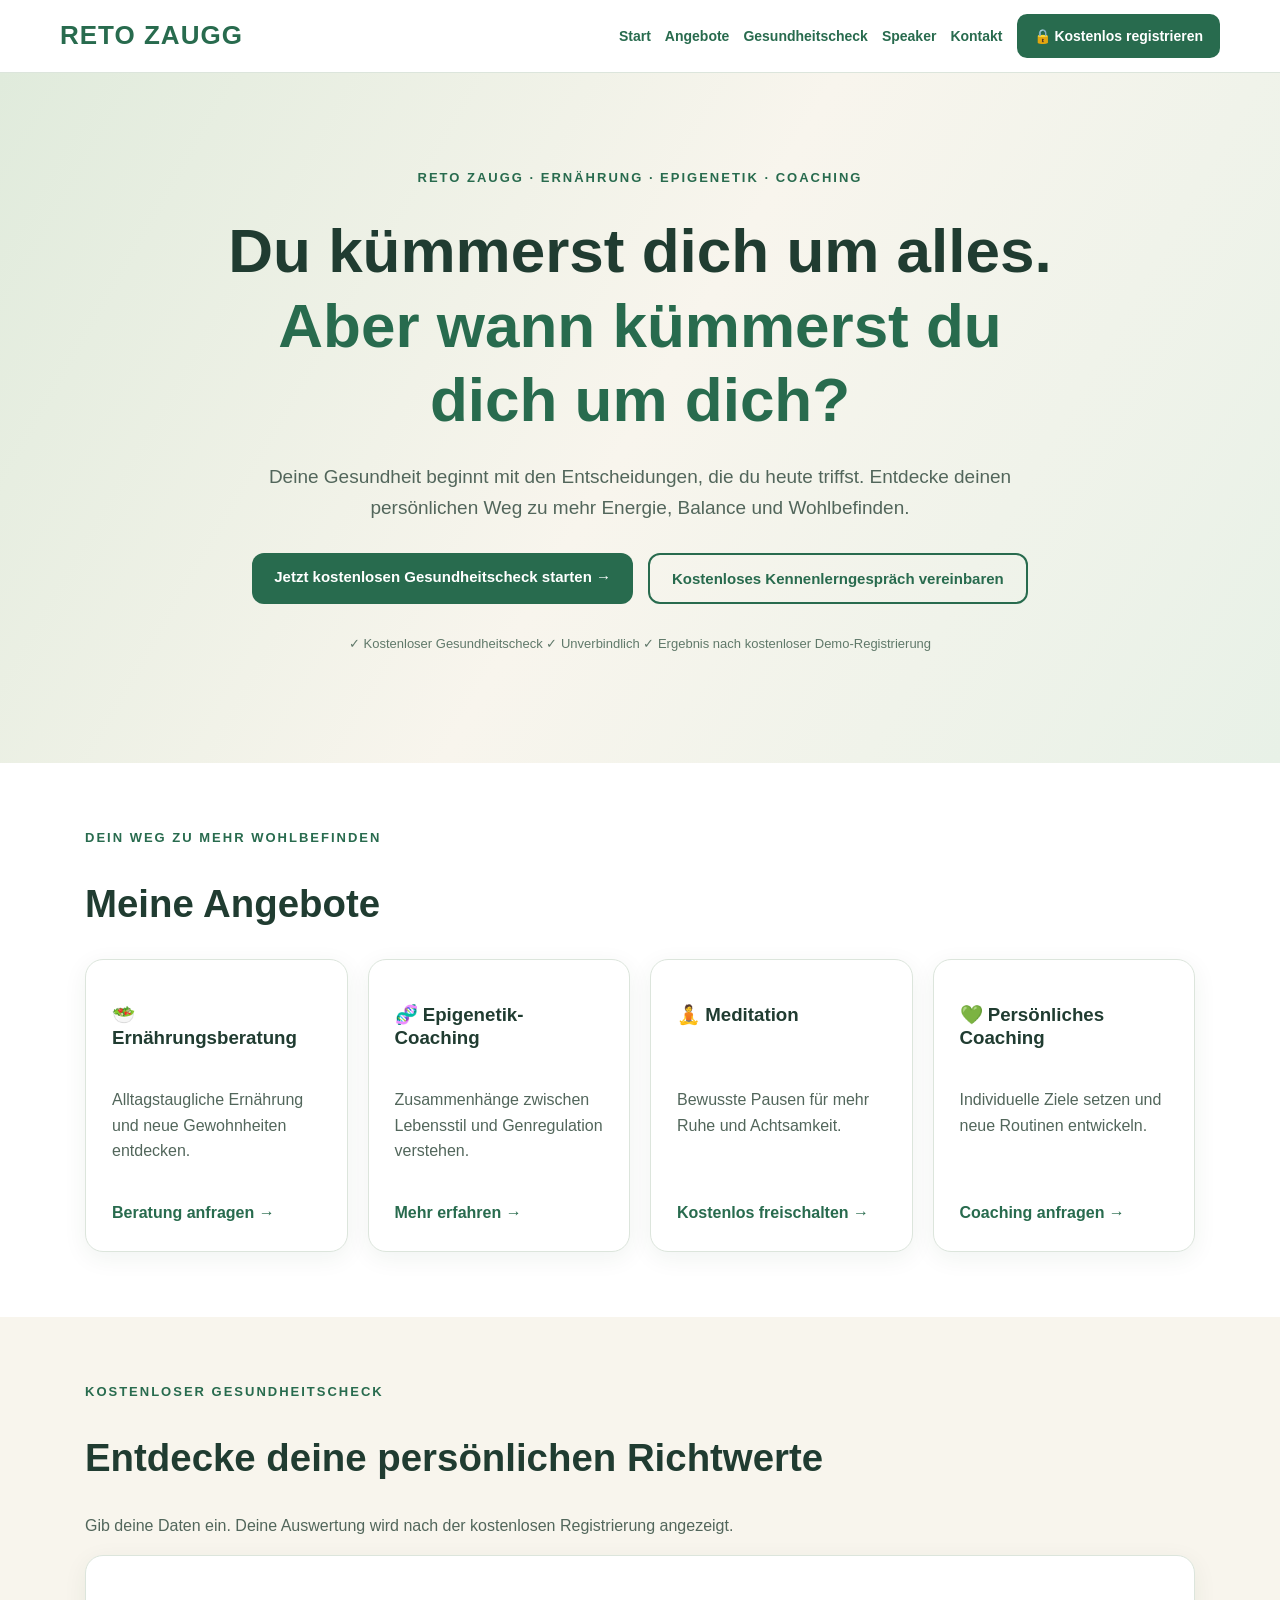
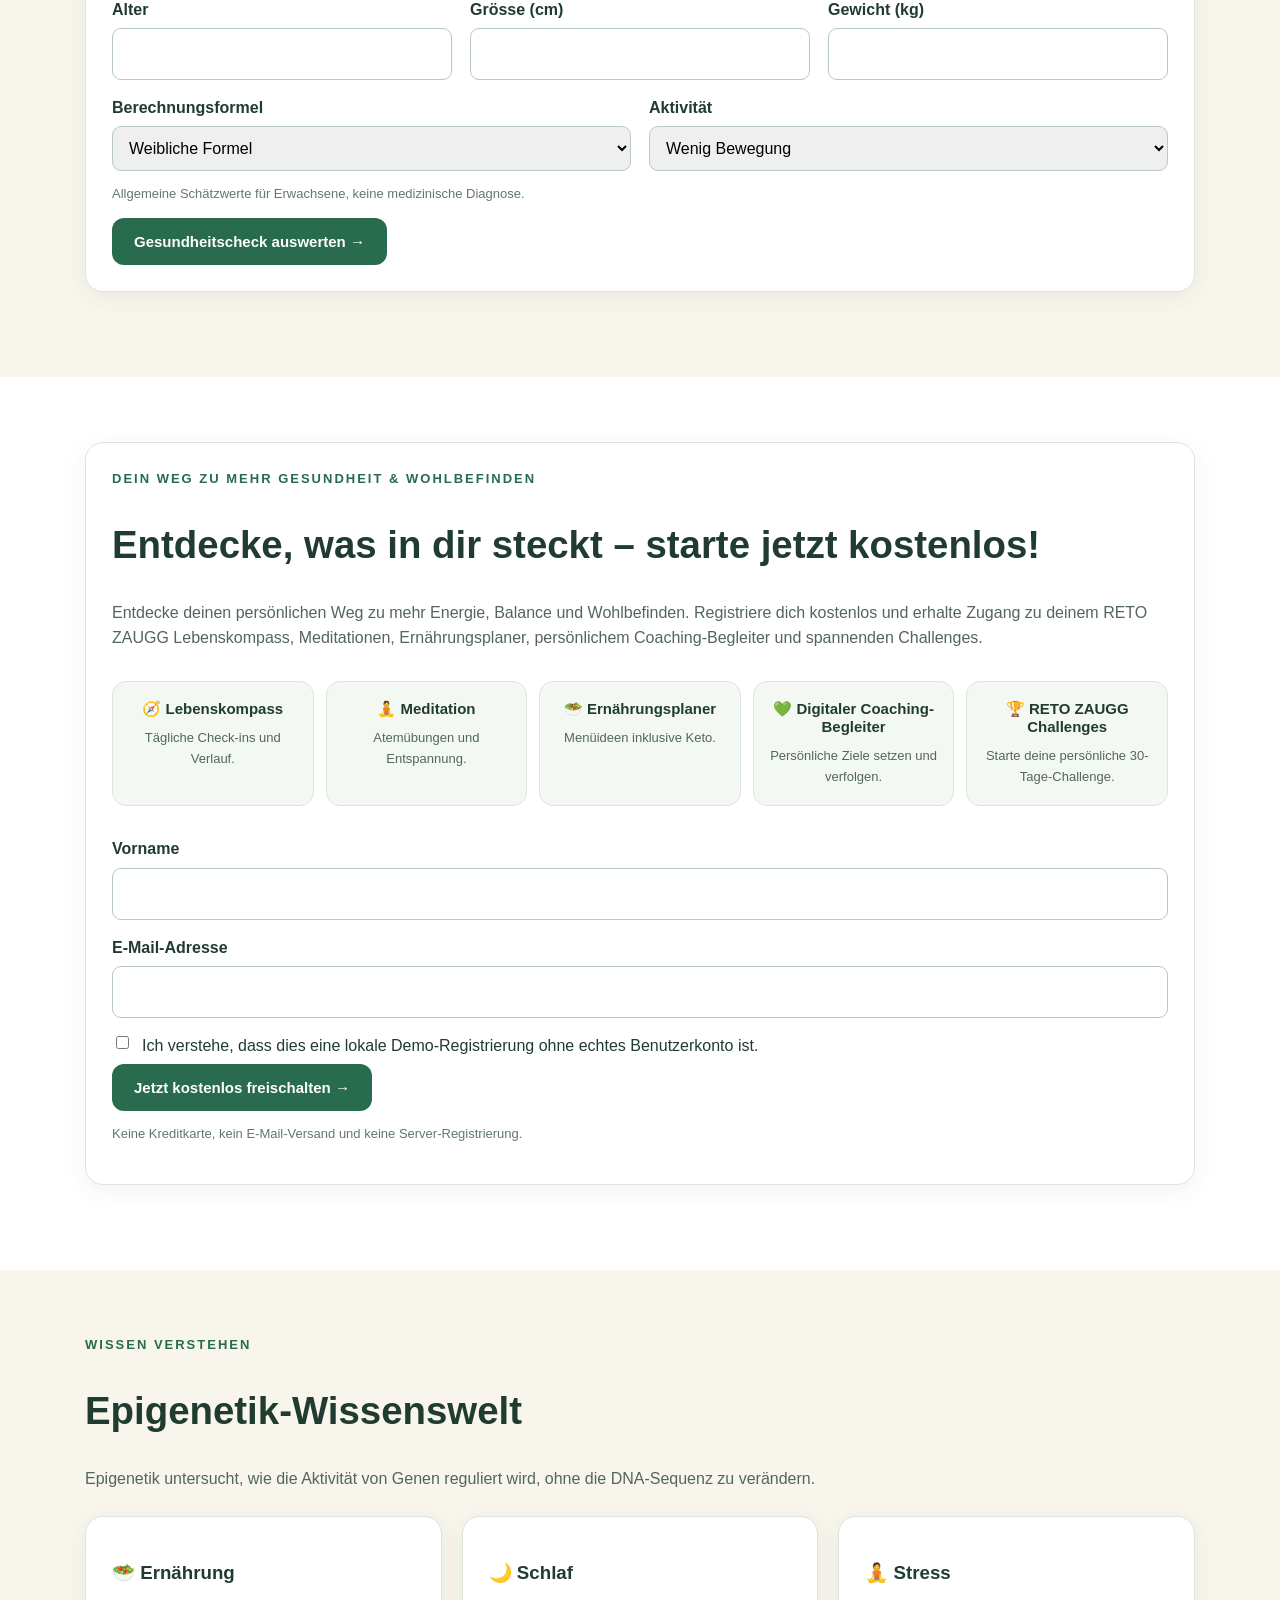
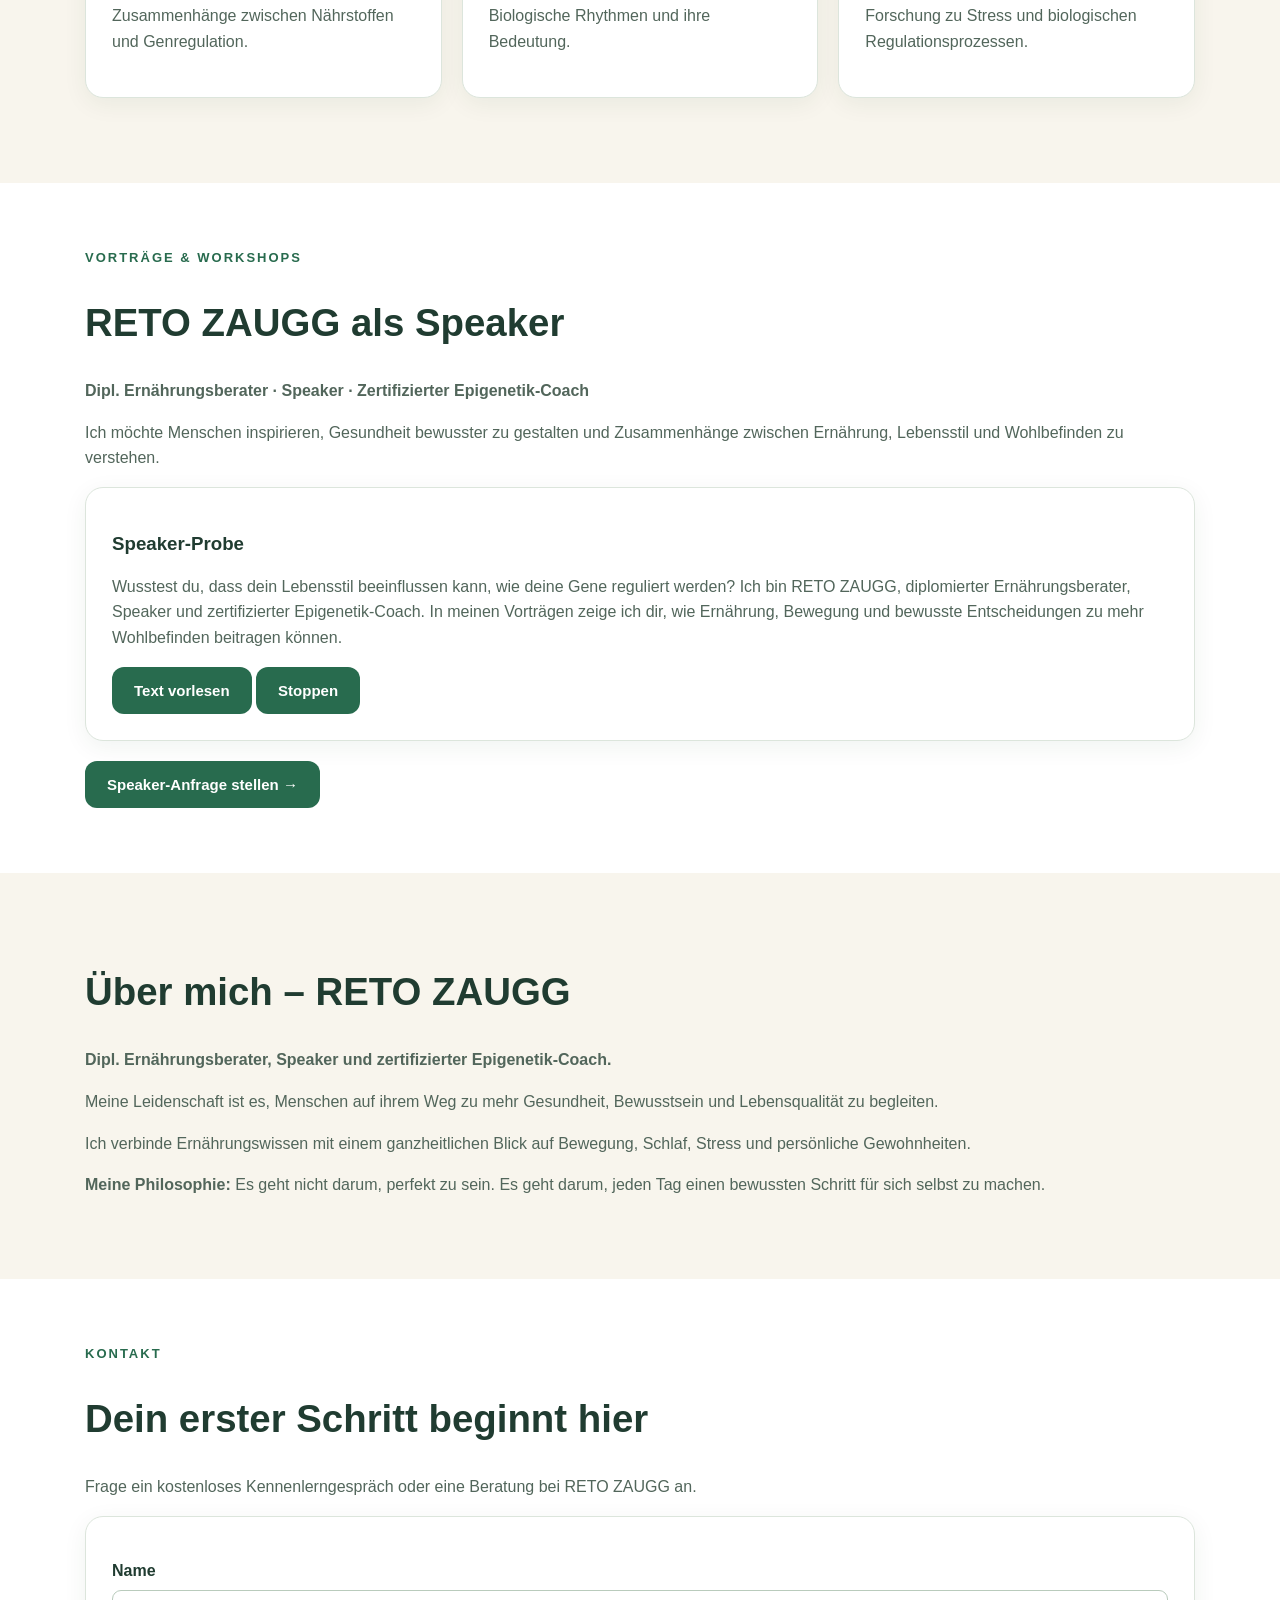
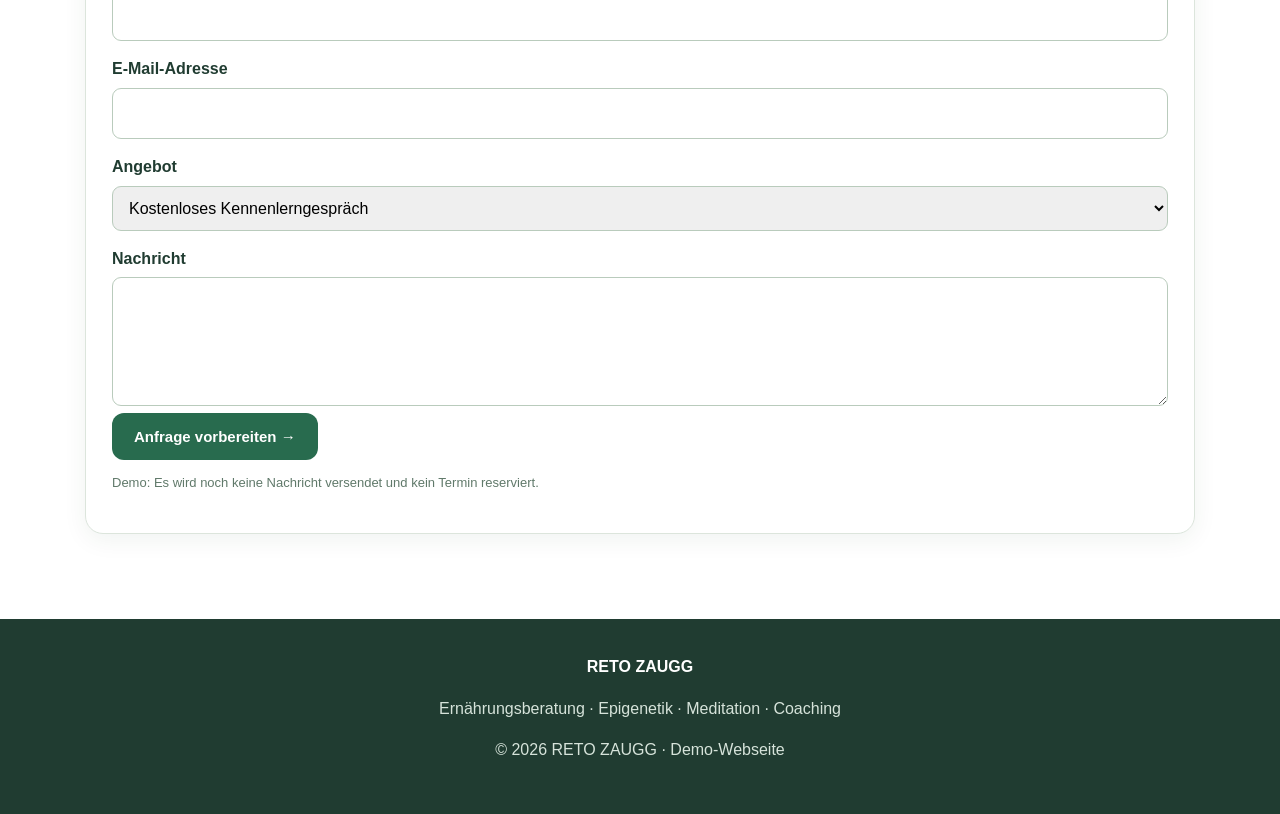
==== commit 32563de2: "Update index.html" ====
--- a/index.html
+++ b/index.html
@@ -6,9 +6,7 @@
 <meta name="viewport" content="width=device-width, initial-scale=1">
 
 <title>RETO ZAUGG | Ernährung, Epigenetik & Coaching</title>
-
-<meta name="description"
-content="RETO ZAUGG – Ernährungsberatung, Epigenetik-Coaching, Meditation, Gesundheitscheck und persönlicher Lebenskompass.">
+<meta name="description" content="RETO ZAUGG – Ernährungsberatung, Epigenetik-Coaching, Meditation, Gesundheitscheck und persönlicher Lebenskompass.">
 
 <style>
 :root{
@@ -101,12 +99,7 @@
 .hero{
   padding:95px 25px;
   text-align:center;
-  background:linear-gradient(
-    120deg,
-    #e0ebdc,
-    #f8f5ed,
-    #e8f1e7
-  );
+  background:linear-gradient(120deg,#e0ebdc,#f8f5ed,#e8f1e7);
 }
 
 .hero-inner{
@@ -146,9 +139,7 @@
   text-decoration:none;
 }
 
-.btn:hover,button:hover{
-  background:#1d503a;
-}
+.btn:hover,button:hover{background:#1d503a}
 
 .btn-outline{
   background:transparent;
@@ -182,6 +173,34 @@
   box-shadow:0 6px 24px #173b2610;
 }
 
+/* ANGEBOTSKARTEN: ALLE LINKS AUF GLEICHER HÖHE */
+
+.angebote-grid{
+  align-items:stretch;
+}
+
+.angebot-card{
+  display:flex;
+  flex-direction:column;
+  height:100%;
+  margin-bottom:0;
+}
+
+.angebot-card h3{
+  min-height:48px;
+}
+
+.angebot-card a{
+  margin-top:auto;
+  padding-top:20px;
+  font-weight:700;
+  text-decoration:none;
+}
+
+.angebot-card a:hover{
+  text-decoration:underline;
+}
+
 label{
   display:block;
   font-weight:700;
@@ -248,7 +267,7 @@
   border-left:4px solid var(--green);
 }
 
-/* FÜNF MITGLIEDERVORTEILE IN EINER ZEILE */
+/* FÜNF MITGLIEDERVORTEILE NEBENEINANDER */
 
 .member-features{
   display:grid;
@@ -297,6 +316,7 @@
     flex-direction:column;
     align-items:flex-start;
   }
+
   .navlinks{gap:10px}
   .hero{padding:65px 20px}
   .hero p{font-size:16px}
@@ -324,28 +344,16 @@
     <a href="#angebote">Angebote</a>
     <a href="#rechner">Gesundheitscheck</a>
 
-    <a href="#kompass" class="member-nav hidden">
-      Lebenskompass
-    </a>
-    <a href="#meditation" class="member-nav hidden">
-      Meditation
-    </a>
-    <a href="#ernaehrung" class="member-nav hidden">
-      Ernährung
-    </a>
-    <a href="#coaching" class="member-nav hidden">
-      Coaching
-    </a>
-    <a href="#challenges" class="member-nav hidden">
-      Challenges
-    </a>
+    <a href="#kompass" class="member-nav hidden">Lebenskompass</a>
+    <a href="#meditation" class="member-nav hidden">Meditation</a>
+    <a href="#ernaehrung" class="member-nav hidden">Ernährung</a>
+    <a href="#coaching" class="member-nav hidden">Coaching</a>
+    <a href="#challenges" class="member-nav hidden">Challenges</a>
 
     <a href="#speaker">Speaker</a>
     <a href="#buchung">Kontakt</a>
 
-    <a href="#mitgliedschaft"
-       id="memberNavButton"
-       class="member-button">
+    <a href="#mitgliedschaft" id="memberNavButton" class="member-button">
       🔒 Kostenlos registrieren
     </a>
   </div>
@@ -357,89 +365,104 @@
 <!-- STARTSEITE -->
 
 <section id="start" class="hero">
-<div class="hero-inner">
-
-  <div class="eyebrow">
-    RETO ZAUGG · ERNÄHRUNG · EPIGENETIK · COACHING
+  <div class="hero-inner">
+
+    <div class="eyebrow">
+      RETO ZAUGG · ERNÄHRUNG · EPIGENETIK · COACHING
+    </div>
+
+    <h1>
+      Du kümmerst dich um alles.
+      <span>Aber wann kümmerst du dich um dich?</span>
+    </h1>
+
+    <p>
+      Deine Gesundheit beginnt mit den Entscheidungen,
+      die du heute triffst. Entdecke deinen persönlichen
+      Weg zu mehr Energie, Balance und Wohlbefinden.
+    </p>
+
+    <div class="buttons">
+      <a href="#rechner" class="btn">
+        Jetzt kostenlosen Gesundheitscheck starten →
+      </a>
+
+      <a href="#buchung" class="btn btn-outline">
+        Kostenloses Kennenlerngespräch vereinbaren
+      </a>
+    </div>
+
+    <p class="small">
+      ✓ Kostenloser Gesundheitscheck
+      ✓ Unverbindlich
+      ✓ Ergebnis nach kostenloser Demo-Registrierung
+    </p>
+
   </div>
-
-  <h1>
-    Du kümmerst dich um alles.
-    <span>Aber wann kümmerst du dich um dich?</span>
-  </h1>
-
-  <p>
-    Deine Gesundheit beginnt mit den Entscheidungen,
-    die du heute triffst. Entdecke deinen persönlichen
-    Weg zu mehr Energie, Balance und Wohlbefinden.
-  </p>
-
-  <div class="buttons">
-    <a href="#rechner" class="btn">
-      Jetzt kostenlosen Gesundheitscheck starten →
-    </a>
-
-    <a href="#buchung" class="btn btn-outline">
-      Kostenloses Kennenlerngespräch vereinbaren
-    </a>
-  </div>
-
-  <p class="small">
-    ✓ Kostenloser Gesundheitscheck
-    ✓ Unverbindlich
-    ✓ Ergebnis nach kostenloser Demo-Registrierung
-  </p>
-
-</div>
 </section>
 
-<!-- ANGEBOTE -->
+<!-- MEINE ANGEBOTE -->
 
 <section id="angebote" class="container">
+
   <div class="eyebrow">
     DEIN WEG ZU MEHR WOHLBEFINDEN
   </div>
 
   <h2>Meine Angebote</h2>
 
-  <div class="grid">
-
-    <article class="card">
+  <div class="grid angebote-grid">
+
+    <article class="card angebot-card">
       <h3>🥗 Ernährungsberatung</h3>
+
       <p>
         Alltagstaugliche Ernährung und neue
         Gewohnheiten entdecken.
       </p>
-      <a href="#buchung">Beratung anfragen →</a>
+
+      <a href="#buchung">
+        Beratung anfragen →
+      </a>
     </article>
 
-    <article class="card">
+    <article class="card angebot-card">
       <h3>🧬 Epigenetik-Coaching</h3>
+
       <p>
         Zusammenhänge zwischen Lebensstil
         und Genregulation verstehen.
       </p>
-      <a href="#epigenetik">Mehr erfahren →</a>
+
+      <a href="#epigenetik">
+        Mehr erfahren →
+      </a>
     </article>
 
-    <article class="card">
+    <article class="card angebot-card">
       <h3>🧘 Meditation</h3>
+
       <p>
         Bewusste Pausen für mehr Ruhe
         und Achtsamkeit.
       </p>
+
       <a href="#mitgliedschaft">
         Kostenlos freischalten →
       </a>
     </article>
 
-    <article class="card">
+    <article class="card angebot-card">
       <h3>💚 Persönliches Coaching</h3>
+
       <p>
         Individuelle Ziele setzen und
         neue Routinen entwickeln.
       </p>
-      <a href="#buchung">Coaching anfragen →</a>
+
+      <a href="#buchung">
+        Coaching anfragen →
+      </a>
     </article>
 
   </div>
@@ -450,9 +473,7 @@
 <section id="rechner" class="soft">
 <div class="container">
 
-  <div class="eyebrow">
-    KOSTENLOSER GESUNDHEITSCHECK
-  </div>
+  <div class="eyebrow">KOSTENLOSER GESUNDHEITSCHECK</div>
 
   <h2>Entdecke deine persönlichen Richtwerte</h2>
 
@@ -466,56 +487,38 @@
     <div class="row">
       <div>
         <label for="age">Alter</label>
-        <input id="age" type="number"
-               min="18" max="120" required>
+        <input id="age" type="number" min="18" max="120" required>
       </div>
 
       <div>
         <label for="height">Grösse (cm)</label>
-        <input id="height" type="number"
-               min="100" max="250" required>
+        <input id="height" type="number" min="100" max="250" required>
       </div>
 
       <div>
         <label for="weight">Gewicht (kg)</label>
-        <input id="weight" type="number"
-               min="25" max="350"
-               step="0.1" required>
+        <input id="weight" type="number" min="25" max="350" step="0.1" required>
       </div>
     </div>
 
     <div class="row">
-
       <div>
         <label for="sex">Berechnungsformel</label>
         <select id="sex">
-          <option value="female">
-            Weibliche Formel
-          </option>
-          <option value="male">
-            Männliche Formel
-          </option>
+          <option value="female">Weibliche Formel</option>
+          <option value="male">Männliche Formel</option>
         </select>
       </div>
 
       <div>
         <label for="activity">Aktivität</label>
         <select id="activity">
-          <option value="1.2">
-            Wenig Bewegung
-          </option>
-          <option value="1.375">
-            Leicht aktiv
-          </option>
-          <option value="1.55">
-            Mässig aktiv
-          </option>
-          <option value="1.725">
-            Sehr aktiv
-          </option>
+          <option value="1.2">Wenig Bewegung</option>
+          <option value="1.375">Leicht aktiv</option>
+          <option value="1.55">Mässig aktiv</option>
+          <option value="1.725">Sehr aktiv</option>
         </select>
       </div>
-
     </div>
 
     <p class="small">
@@ -526,7 +529,6 @@
     <button type="submit">
       Gesundheitscheck auswerten →
     </button>
-
   </form>
 
   <div id="healthGate" class="notice hidden">
@@ -540,10 +542,7 @@
     </a>
   </div>
 
-  <div id="healthResult"
-       class="result hidden"
-       aria-live="polite">
-
+  <div id="healthResult" class="result hidden" aria-live="polite">
     <h3>Deine persönliche Auswertung</h3>
     <div id="healthValues"></div>
 
@@ -555,7 +554,7 @@
 </div>
 </section>
 
-<!-- MITGLIEDSCHAFT -->
+<!-- KOSTENLOSE REGISTRIERUNG -->
 
 <section id="mitgliedschaft" class="container">
 
@@ -578,8 +577,6 @@
       Coaching-Begleiter und spannenden Challenges.
     </p>
 
-    <!-- ALLE FÜNF VORTEILE NEBENEINANDER -->
-
     <div class="member-features">
 
       <div class="member-feature">
@@ -599,16 +596,12 @@
 
       <div class="member-feature">
         <h3>💚 Digitaler Coaching-Begleiter</h3>
-        <p>
-          Persönliche Ziele setzen und verfolgen.
-        </p>
+        <p>Persönliche Ziele setzen und verfolgen.</p>
       </div>
 
       <div class="member-feature">
         <h3>🏆 RETO ZAUGG Challenges</h3>
-        <p>
-          Starte deine persönliche 30-Tage-Challenge.
-        </p>
+        <p>Starte deine persönliche 30-Tage-Challenge.</p>
       </div>
 
     </div>
@@ -616,140 +609,95 @@
     <form id="memberForm">
 
       <label for="memberName">Vorname</label>
-      <input id="memberName"
-             maxlength="80" required>
-
-      <label for="memberEmail">
-        E-Mail-Adresse
-      </label>
-      <input id="memberEmail"
-             type="email" required>
+      <input id="memberName" maxlength="80" required>
+
+      <label for="memberEmail">E-Mail-Adresse</label>
+      <input id="memberEmail" type="email" required>
 
       <label class="check">
         <input type="checkbox" required>
         Ich verstehe, dass dies eine lokale
-        Demo-Registrierung ohne echtes
-        Benutzerkonto ist.
+        Demo-Registrierung ohne echtes Benutzerkonto ist.
       </label>
 
       <button type="submit">
         Jetzt kostenlos freischalten →
       </button>
-
     </form>
 
     <p class="small">
       Keine Kreditkarte, kein E-Mail-Versand
       und keine Server-Registrierung.
     </p>
-
   </div>
 
   <div id="memberWelcome" class="result hidden">
 
-    <h2 id="welcomeTitle">
-      Willkommen bei RETO ZAUGG!
-    </h2>
+    <h2 id="welcomeTitle">Willkommen bei RETO ZAUGG!</h2>
 
     <p>
-      Deine Funktionen sind in diesem
-      Browser freigeschaltet.
+      Deine Funktionen sind in diesem Browser freigeschaltet.
     </p>
 
     <div class="buttons">
-      <a href="#kompass" class="btn">
-        🧭 Lebenskompass
-      </a>
-      <a href="#meditation" class="btn">
-        🧘 Meditation
-      </a>
-      <a href="#ernaehrung" class="btn">
-        🥗 Ernährungsplaner
-      </a>
-      <a href="#coaching" class="btn">
-        💚 Coaching-Begleiter
-      </a>
-      <a href="#challenges" class="btn">
-        🏆 Challenges
-      </a>
+      <a href="#kompass" class="btn">🧭 Lebenskompass</a>
+      <a href="#meditation" class="btn">🧘 Meditation</a>
+      <a href="#ernaehrung" class="btn">🥗 Ernährungsplaner</a>
+      <a href="#coaching" class="btn">💚 Coaching-Begleiter</a>
+      <a href="#challenges" class="btn">🏆 Challenges</a>
     </div>
 
     <button type="button" id="logoutButton">
       Demo-Zugang zurücksetzen
     </button>
-
   </div>
 
 </section>
 
 <!-- LEBENSKOMPASS -->
 
-<section id="kompass"
-         class="container member-only hidden">
-
-  <div class="eyebrow">
-    DEIN TÄGLICHER BEGLEITER
-  </div>
-
+<section id="kompass" class="container member-only hidden">
+
+  <div class="eyebrow">DEIN TÄGLICHER BEGLEITER</div>
   <h2>RETO ZAUGG Lebenskompass</h2>
 
   <p>
     Wie geht es dir heute?
-    Halte deine Werte fest und
-    beobachte deinen Verlauf.
+    Halte deine Werte fest und beobachte deinen Verlauf.
   </p>
 
   <form id="compassForm" class="card">
 
     <label for="energy">
-      Energie:
-      <output id="energyOut">5</output>/10
+      Energie: <output id="energyOut">5</output>/10
     </label>
-    <input id="energy" type="range"
-           min="1" max="10" value="5">
+    <input id="energy" type="range" min="1" max="10" value="5">
 
     <label for="stress">
-      Stress:
-      <output id="stressOut">5</output>/10
+      Stress: <output id="stressOut">5</output>/10
     </label>
-    <input id="stress" type="range"
-           min="1" max="10" value="5">
+    <input id="stress" type="range" min="1" max="10" value="5">
 
     <label for="mood">
-      Stimmung:
-      <output id="moodOut">5</output>/10
+      Stimmung: <output id="moodOut">5</output>/10
     </label>
-    <input id="mood" type="range"
-           min="1" max="10" value="5">
-
-    <label for="sleep">
-      Schlafdauer (Stunden)
-    </label>
-    <input id="sleep" type="number"
-           min="0" max="24"
-           step="0.5" value="7" required>
-
-    <label for="movement">
-      Bewegung (Minuten)
-    </label>
-    <input id="movement" type="number"
-           min="0" max="1440"
-           value="20" required>
-
-    <label for="notes">
-      Persönliche Notiz
-    </label>
+    <input id="mood" type="range" min="1" max="10" value="5">
+
+    <label for="sleep">Schlafdauer (Stunden)</label>
+    <input id="sleep" type="number" min="0" max="24" step="0.5" value="7" required>
+
+    <label for="movement">Bewegung (Minuten)</label>
+    <input id="movement" type="number" min="0" max="1440" value="20" required>
+
+    <label for="notes">Persönliche Notiz</label>
     <textarea id="notes" rows="3"></textarea>
 
     <button type="submit">
       Heutigen Check-in speichern
     </button>
-
   </form>
 
-  <div id="dailyTip"
-       class="result hidden"
-       aria-live="polite"></div>
+  <div id="dailyTip" class="result hidden" aria-live="polite"></div>
 
   <div class="card">
     <h3>Dein Verlauf</h3>
@@ -773,52 +721,36 @@
 
 <!-- MEDITATION -->
 
-<section id="meditation"
-         class="soft member-only hidden">
-
+<section id="meditation" class="soft member-only hidden">
 <div class="container">
 
-  <div class="eyebrow">
-    RETO ZAUGG MITGLIEDERBEREICH
-  </div>
-
+  <div class="eyebrow">RETO ZAUGG MITGLIEDERBEREICH</div>
   <h2>Meditation &amp; Achtsamkeit</h2>
 
-  <p>
-    Gönne dir einen bewussten Moment der Ruhe.
-  </p>
+  <p>Gönne dir einen bewussten Moment der Ruhe.</p>
 
   <div class="grid">
 
     <div class="card">
       <h3>🌿 Ruhiger Atem</h3>
-
-      <p>
-        Eine kurze Atemübung über 60 Sekunden.
-      </p>
+      <p>Eine kurze Atemübung über 60 Sekunden.</p>
 
       <button type="button" id="breathButton">
         Atemübung starten
       </button>
 
-      <div id="breathText"
-           class="result hidden"
-           aria-live="polite"></div>
+      <div id="breathText" class="result hidden" aria-live="polite"></div>
     </div>
 
     <div class="card">
       <h3>🌙 Abendruhe</h3>
-
-      <p>
-        Ein Impuls zum bewussten Abschalten.
-      </p>
+      <p>Ein Impuls zum bewussten Abschalten.</p>
 
       <button type="button" id="eveningButton">
         Abendimpuls anzeigen
       </button>
 
-      <div id="eveningText"
-           class="result hidden"></div>
+      <div id="eveningText" class="result hidden"></div>
     </div>
 
   </div>
@@ -828,13 +760,9 @@
 
 <!-- ERNÄHRUNGSPLANER -->
 
-<section id="ernaehrung"
-         class="container member-only hidden">
-
-  <div class="eyebrow">
-    RETO ZAUGG MITGLIEDERBEREICH
-  </div>
-
+<section id="ernaehrung" class="container member-only hidden">
+
+  <div class="eyebrow">RETO ZAUGG MITGLIEDERBEREICH</div>
   <h2>Intelligenter Ernährungsplaner</h2>
 
   <p>
@@ -842,33 +770,20 @@
   </p>
 
   <div class="card">
-
-    <label for="diet">
-      Ernährungsform
-    </label>
+    <label for="diet">Ernährungsform</label>
 
     <select id="diet">
-      <option value="balanced">
-        Ausgewogen
-      </option>
-      <option value="vegetarian">
-        Vegetarisch
-      </option>
-      <option value="vegan">
-        Vegan
-      </option>
-      <option value="keto">
-        Keto
-      </option>
+      <option value="balanced">Ausgewogen</option>
+      <option value="vegetarian">Vegetarisch</option>
+      <option value="vegan">Vegan</option>
+      <option value="keto">Keto</option>
     </select>
 
     <button type="button" id="mealButton">
       Menüideen erstellen
     </button>
 
-    <div id="mealResult"
-         class="result hidden"></div>
-
+    <div id="mealResult" class="result hidden"></div>
   </div>
 
   <p class="small">
@@ -880,13 +795,9 @@
 
 <!-- COACHING -->
 
-<section id="coaching"
-         class="container member-only hidden">
-
-  <div class="eyebrow">
-    RETO ZAUGG MITGLIEDERBEREICH
-  </div>
-
+<section id="coaching" class="container member-only hidden">
+
+  <div class="eyebrow">RETO ZAUGG MITGLIEDERBEREICH</div>
   <h2>Digitaler Coaching-Begleiter</h2>
 
   <p>
@@ -895,13 +806,9 @@
   </p>
 
   <div class="card">
-
-    <label for="goal">
-      Mein persönliches Ziel
-    </label>
-
-    <input id="goal"
-           maxlength="300"
+    <label for="goal">Mein persönliches Ziel</label>
+
+    <input id="goal" maxlength="300"
            placeholder="z.B. täglich 20 Minuten spazieren">
 
     <button type="button" id="saveGoal">
@@ -909,31 +816,23 @@
     </button>
 
     <p id="goalDisplay"></p>
-
   </div>
 
 </section>
 
 <!-- CHALLENGES -->
 
-<section id="challenges"
-         class="soft member-only hidden">
-
+<section id="challenges" class="soft member-only hidden">
 <div class="container">
 
-  <div class="eyebrow">
-    RETO ZAUGG MITGLIEDERBEREICH
-  </div>
-
+  <div class="eyebrow">RETO ZAUGG MITGLIEDERBEREICH</div>
   <h2>RETO ZAUGG Challenges</h2>
 
   <p>
-    Starte deine persönliche
-    30-Tage-Wohlfühlchallenge.
+    Starte deine persönliche 30-Tage-Wohlfühlchallenge.
   </p>
 
   <div class="card">
-
     <h3>🏆 30 Tage für dich</h3>
 
     <p>
@@ -948,10 +847,8 @@
     </button>
 
     <p class="small">
-      Lokale Einzel-Challenge,
-      noch keine echte Community.
+      Lokale Einzel-Challenge, noch keine echte Community.
     </p>
-
   </div>
 
 </div>
@@ -962,10 +859,7 @@
 <section id="epigenetik" class="soft">
 <div class="container">
 
-  <div class="eyebrow">
-    WISSEN VERSTEHEN
-  </div>
-
+  <div class="eyebrow">WISSEN VERSTEHEN</div>
   <h2>Epigenetik-Wissenswelt</h2>
 
   <p>
@@ -987,8 +881,7 @@
     <div class="card">
       <h3>🌙 Schlaf</h3>
       <p>
-        Biologische Rhythmen
-        und ihre Bedeutung.
+        Biologische Rhythmen und ihre Bedeutung.
       </p>
     </div>
 
@@ -1009,10 +902,7 @@
 
 <section id="speaker" class="container">
 
-  <div class="eyebrow">
-    VORTRÄGE &amp; WORKSHOPS
-  </div>
-
+  <div class="eyebrow">VORTRÄGE &amp; WORKSHOPS</div>
   <h2>RETO ZAUGG als Speaker</h2>
 
   <p>
@@ -1030,17 +920,14 @@
   </p>
 
   <div class="card">
-
     <h3>Speaker-Probe</h3>
 
     <p id="speakerText">
-      Wusstest du, dass dein Lebensstil
-      beeinflussen kann, wie deine Gene
-      reguliert werden?
-
-      Ich bin RETO ZAUGG,
-      diplomierter Ernährungsberater,
-      Speaker und zertifizierter
+      Wusstest du, dass dein Lebensstil beeinflussen
+      kann, wie deine Gene reguliert werden?
+
+      Ich bin RETO ZAUGG, diplomierter
+      Ernährungsberater, Speaker und zertifizierter
       Epigenetik-Coach.
 
       In meinen Vorträgen zeige ich dir,
@@ -1056,7 +943,6 @@
     <button type="button" id="stopSpeak">
       Stoppen
     </button>
-
   </div>
 
   <a href="#buchung" class="btn">
@@ -1074,32 +960,28 @@
 
   <p>
     <strong>
-      Dipl. Ernährungsberater,
-      Speaker und zertifizierter
-      Epigenetik-Coach.
+      Dipl. Ernährungsberater, Speaker
+      und zertifizierter Epigenetik-Coach.
     </strong>
   </p>
 
   <p>
-    Meine Leidenschaft ist es,
-    Menschen auf ihrem Weg zu mehr
-    Gesundheit, Bewusstsein und
+    Meine Leidenschaft ist es, Menschen auf ihrem
+    Weg zu mehr Gesundheit, Bewusstsein und
     Lebensqualität zu begleiten.
   </p>
 
   <p>
-    Ich verbinde Ernährungswissen
-    mit einem ganzheitlichen Blick
-    auf Bewegung, Schlaf, Stress
-    und persönliche Gewohnheiten.
+    Ich verbinde Ernährungswissen mit einem
+    ganzheitlichen Blick auf Bewegung, Schlaf,
+    Stress und persönliche Gewohnheiten.
   </p>
 
   <p>
     <strong>Meine Philosophie:</strong>
     Es geht nicht darum, perfekt zu sein.
-    Es geht darum, jeden Tag einen
-    bewussten Schritt für sich selbst
-    zu machen.
+    Es geht darum, jeden Tag einen bewussten
+    Schritt für sich selbst zu machen.
   </p>
 
 </div>
@@ -1109,10 +991,7 @@
 
 <section id="buchung" class="container">
 
-  <div class="eyebrow">
-    KONTAKT
-  </div>
-
+  <div class="eyebrow">KONTAKT</div>
   <h2>Dein erster Schritt beginnt hier</h2>
 
   <p>
@@ -1125,29 +1004,20 @@
     <label for="bookName">Name</label>
     <input id="bookName" required>
 
-    <label for="bookEmail">
-      E-Mail-Adresse
-    </label>
+    <label for="bookEmail">E-Mail-Adresse</label>
     <input id="bookEmail" type="email" required>
 
-    <label for="bookService">
-      Angebot
-    </label>
+    <label for="bookService">Angebot</label>
 
     <select id="bookService">
-      <option>
-        Kostenloses Kennenlerngespräch
-      </option>
+      <option>Kostenloses Kennenlerngespräch</option>
       <option>Ernährungsberatung</option>
       <option>Epigenetik-Coaching</option>
       <option>Persönliches Coaching</option>
       <option>Speaker-Anfrage</option>
     </select>
 
-    <label for="bookMessage">
-      Nachricht
-    </label>
-
+    <label for="bookMessage">Nachricht</label>
     <textarea id="bookMessage" rows="4"></textarea>
 
     <button type="submit">
@@ -1155,18 +1025,16 @@
     </button>
 
     <p class="small">
-      Demo: Es wird noch keine Nachricht
-      versendet und kein Termin reserviert.
+      Demo: Es wird noch keine Nachricht versendet
+      und kein Termin reserviert.
     </p>
-
   </form>
 
   <div id="bookingResult" class="result hidden">
 
     <h3>Deine vorbereitete Anfrage</h3>
 
-    <textarea id="bookingCopy"
-              rows="8" readonly></textarea>
+    <textarea id="bookingCopy" rows="8" readonly></textarea>
 
     <button type="button" id="copyBooking">
       Anfrage kopieren
@@ -1180,10 +1048,12 @@
 
 <footer>
   <strong>RETO ZAUGG</strong>
+
   <p>
     Ernährungsberatung · Epigenetik ·
     Meditation · Coaching
   </p>
+
   <p>
     © <span id="year"></span>
     RETO ZAUGG · Demo-Webseite
@@ -1193,15 +1063,15 @@
 <script>
 "use strict";
 
-const $ = id => document.getElementById(id);
+const $=id=>document.getElementById(id);
 
 /*
-  Der bisherige Speicherschlüssel bleibt bestehen,
-  damit vorhandene lokale Daten erhalten bleiben.
+  Schlüssel bewusst unverändert:
+  Bisherige lokale Daten bleiben erhalten.
 */
-const KEY = "reto_demo_v3_";
-
-const protectedIds = [
+const KEY="reto_demo_v3_";
+
+const protectedIds=[
   "kompass",
   "meditation",
   "ernaehrung",
@@ -1209,35 +1079,27 @@
   "challenges"
 ];
 
-function read(key,fallback) {
-  try {
-    const value = localStorage.getItem(KEY+key);
-    return value===null
-      ? fallback
-      : JSON.parse(value);
-  } catch {
+function read(key,fallback){
+  try{
+    const value=localStorage.getItem(KEY+key);
+    return value===null?fallback:JSON.parse(value);
+  }catch{
     return fallback;
   }
 }
 
-function save(key,value) {
-  try {
-    localStorage.setItem(
-      KEY+key,
-      JSON.stringify(value)
-    );
+function save(key,value){
+  try{
+    localStorage.setItem(KEY+key,JSON.stringify(value));
     return true;
-  } catch {
-    alert(
-      "Die lokale Speicherung ist nicht verfügbar."
-    );
+  }catch{
+    alert("Die lokale Speicherung ist nicht verfügbar.");
     return false;
   }
 }
 
-function today() {
+function today(){
   const d=new Date();
-
   return [
     d.getFullYear(),
     String(d.getMonth()+1).padStart(2,"0"),
@@ -1245,149 +1107,104 @@
   ].join("-");
 }
 
-function isMember() {
+function isMember(){
   return read("registered",false)===true;
 }
 
-function setText(id,value) {
+function setText(id,value){
   $(id).textContent=value;
 }
 
-/* REGISTRIERUNG */
-
-function updateMemberAccess() {
+/* MITGLIEDERBEREICH */
+
+function updateMemberAccess(){
   const member=isMember();
 
-  document.querySelectorAll(".member-only")
-    .forEach(el=>{
-      el.classList.toggle("hidden",!member);
-    });
-
-  document.querySelectorAll(".member-nav")
-    .forEach(el=>{
-      el.classList.toggle("hidden",!member);
-    });
-
-  $("memberGate").classList.toggle(
-    "hidden",
-    member
-  );
-
-  $("memberWelcome").classList.toggle(
-    "hidden",
-    !member
-  );
-
-  $("memberNavButton").textContent=
-    member
-      ? "💚 Mein RETO ZAUGG"
-      : "🔒 Kostenlos registrieren";
+  document.querySelectorAll(".member-only").forEach(el=>{
+    el.classList.toggle("hidden",!member);
+  });
+
+  document.querySelectorAll(".member-nav").forEach(el=>{
+    el.classList.toggle("hidden",!member);
+  });
+
+  $("memberGate").classList.toggle("hidden",member);
+  $("memberWelcome").classList.toggle("hidden",!member);
+
+  $("memberNavButton").textContent=member
+    ?"💚 Mein RETO ZAUGG"
+    :"🔒 Kostenlos registrieren";
 
   const name=read("memberName","");
 
   setText(
     "welcomeTitle",
     name
-      ? "Willkommen bei RETO ZAUGG, "+name+"!"
-      : "Willkommen bei RETO ZAUGG!"
+      ?"Willkommen bei RETO ZAUGG, "+name+"!"
+      :"Willkommen bei RETO ZAUGG!"
   );
 }
 
-function guardNavigation() {
-  const id=decodeURIComponent(
-    location.hash.slice(1)
-  );
-
-  if(
-    protectedIds.includes(id) &&
-    !isMember()
-  ) {
-    history.replaceState(
-      null,
-      "",
-      "#mitgliedschaft"
-    );
-
-    $("mitgliedschaft").scrollIntoView({
-      behavior:"smooth"
-    });
-  }
-}
-
-window.addEventListener(
-  "hashchange",
-  guardNavigation
-);
+function guardNavigation(){
+  const id=decodeURIComponent(location.hash.slice(1));
+
+  if(protectedIds.includes(id)&&!isMember()){
+    history.replaceState(null,"","#mitgliedschaft");
+    $("mitgliedschaft").scrollIntoView({behavior:"smooth"});
+  }
+}
+
+window.addEventListener("hashchange",guardNavigation);
 
 let pendingHealth=null;
 
-$("memberForm").addEventListener(
-  "submit",
-  e=>{
-    e.preventDefault();
-
-    if(!e.currentTarget.reportValidity()) {
-      return;
-    }
-
-    const name=$("memberName").value.trim();
-
-    if(!name)return;
-
-    if(!save("registered",true))return;
-
-    save("memberName",name);
-
-    updateMemberAccess();
-
-    if(pendingHealth) {
-      $("healthGate").classList.add("hidden");
-      showHealth(pendingHealth);
-    } else {
-      $("mitgliedschaft").scrollIntoView({
-        behavior:"smooth"
-      });
-    }
-  }
-);
-
-$("logoutButton").addEventListener(
-  "click",
-  ()=>{
-    localStorage.removeItem(KEY+"registered");
-    localStorage.removeItem(KEY+"memberName");
-
-    pendingHealth=null;
-
-    $("healthResult").classList.add("hidden");
-
-    updateMemberAccess();
-
-    history.replaceState(
-      null,
-      "",
-      "#mitgliedschaft"
-    );
-
-    $("mitgliedschaft").scrollIntoView({
-      behavior:"smooth"
-    });
-  }
-);
+$("memberForm").addEventListener("submit",e=>{
+  e.preventDefault();
+
+  if(!e.currentTarget.reportValidity())return;
+
+  const name=$("memberName").value.trim();
+  if(!name)return;
+
+  if(!save("registered",true))return;
+
+  save("memberName",name);
+  updateMemberAccess();
+
+  if(pendingHealth){
+    $("healthGate").classList.add("hidden");
+    showHealth(pendingHealth);
+  }else{
+    $("mitgliedschaft").scrollIntoView({behavior:"smooth"});
+  }
+});
+
+$("logoutButton").addEventListener("click",()=>{
+  localStorage.removeItem(KEY+"registered");
+  localStorage.removeItem(KEY+"memberName");
+
+  pendingHealth=null;
+  $("healthResult").classList.add("hidden");
+
+  updateMemberAccess();
+
+  history.replaceState(null,"","#mitgliedschaft");
+  $("mitgliedschaft").scrollIntoView({behavior:"smooth"});
+});
 
 /* GESUNDHEITSCHECK */
 
-function calculateHealth() {
+function calculateHealth(){
   const age=Number($("age").value);
   const height=Number($("height").value);
   const weight=Number($("weight").value);
   const factor=Number($("activity").value);
 
   if(
-    age<18 || age>120 ||
-    height<100 || height>250 ||
-    weight<25 || weight>350
-  ) {
+    age<18||age>120||
+    height<100||height>250||
+    weight<25||weight>350
+  ){
     alert("Bitte überprüfe deine Angaben.");
     return null;
   }
@@ -1398,31 +1215,25 @@
     10*weight+
     6.25*height-
     5*age+
-    ($("sex").value==="male" ? 5 : -161);
-
-  return {
+    ($("sex").value==="male"?5:-161);
+
+  return{
     bmi:bmi.toFixed(1),
     calories:Math.round(base*factor),
     water:Math.round(weight*30)
   };
 }
 
-function showHealth(result) {
-  if(!result || !isMember())return;
+function showHealth(result){
+  if(!result||!isMember())return;
 
   const box=$("healthValues");
   box.replaceChildren();
 
   const values=[
     ["BMI",result.bmi],
-    [
-      "Geschätzter Energiebedarf",
-      result.calories+" kcal/Tag"
-    ],
-    [
-      "Grobe Flüssigkeitsorientierung",
-      result.water+" ml/Tag"
-    ]
+    ["Geschätzter Energiebedarf",result.calories+" kcal/Tag"],
+    ["Grobe Flüssigkeitsorientierung",result.water+" ml/Tag"]
   ];
 
   values.forEach(([label,value])=>{
@@ -1430,55 +1241,38 @@
     const strong=document.createElement("strong");
 
     strong.textContent=label+": ";
-
-    p.append(
-      strong,
-      document.createTextNode(value)
-    );
-
+    p.append(strong,document.createTextNode(value));
     box.appendChild(p);
   });
 
   const note=document.createElement("p");
   note.className="small";
-
   note.textContent=
-    "Die Werte sind allgemeine Schätzungen "+
-    "und keine Diagnose. Der tatsächliche "+
-    "Bedarf kann abweichen.";
+    "Die Werte sind allgemeine Schätzungen und keine Diagnose. "+
+    "Der tatsächliche Bedarf kann abweichen.";
 
   box.appendChild(note);
 
   $("healthGate").classList.add("hidden");
   $("healthResult").classList.remove("hidden");
-
-  $("healthResult").scrollIntoView({
-    behavior:"smooth"
-  });
-}
-
-$("healthForm").addEventListener(
-  "submit",
-  e=>{
-    e.preventDefault();
-
-    pendingHealth=calculateHealth();
-
-    if(!pendingHealth)return;
-
-    $("healthResult").classList.add("hidden");
-
-    if(isMember()) {
-      showHealth(pendingHealth);
-    } else {
-      $("healthGate").classList.remove("hidden");
-
-      $("healthGate").scrollIntoView({
-        behavior:"smooth"
-      });
-    }
-  }
-);
+  $("healthResult").scrollIntoView({behavior:"smooth"});
+}
+
+$("healthForm").addEventListener("submit",e=>{
+  e.preventDefault();
+
+  pendingHealth=calculateHealth();
+  if(!pendingHealth)return;
+
+  $("healthResult").classList.add("hidden");
+
+  if(isMember()){
+    showHealth(pendingHealth);
+  }else{
+    $("healthGate").classList.remove("hidden");
+    $("healthGate").scrollIntoView({behavior:"smooth"});
+  }
+});
 
 /* LEBENSKOMPASS */
 
@@ -1488,7 +1282,7 @@
   });
 });
 
-function renderHistory() {
+function renderHistory(){
   const entries=read("checkins",[]);
   const box=$("history");
 
@@ -1500,10 +1294,7 @@
   );
 
   $("progressBar").style.width=
-    Math.min(
-      100,
-      entries.length/30*100
-    )+"%";
+    Math.min(100,entries.length/30*100)+"%";
 
   entries.slice(-10).reverse().forEach(entry=>{
     const p=document.createElement("p");
@@ -1518,102 +1309,71 @@
   });
 }
 
-$("compassForm").addEventListener(
-  "submit",
-  e=>{
-    e.preventDefault();
-
-    if(!isMember())return;
-
-    const entry={
-      date:today(),
-      energy:Number($("energy").value),
-      stress:Number($("stress").value),
-      mood:Number($("mood").value),
-      sleep:Number($("sleep").value),
-      movement:Number($("movement").value),
-      notes:$("notes").value
-    };
-
-    if(
-      entry.sleep<0 ||
-      entry.sleep>24 ||
-      entry.movement<0 ||
-      entry.movement>1440
-    ) {
-      alert(
-        "Bitte überprüfe Schlaf und Bewegung."
-      );
-      return;
-    }
-
-    const entries=read("checkins",[]);
-
-    const index=entries.findIndex(
-      x=>x.date===entry.date
-    );
-
-    if(index>=0) {
-      entries[index]=entry;
-    } else {
-      entries.push(entry);
-    }
-
-    entries.sort(
-      (a,b)=>a.date.localeCompare(b.date)
-    );
-
-    if(!save("checkins",entries))return;
-
-    let tip=
-      "Achte heute auf regelmässige Pausen "+
-      "und ausgewogene Mahlzeiten.";
-
-    if(entry.stress>=7) {
-      tip=
-        "Dein Stresswert ist hoch. "+
-        "Eine kurze Atemübung könnte dir guttun.";
-    } else if(entry.sleep<6) {
-      tip=
-        "Du hast wenig geschlafen. "+
-        "Plane heute bewusst Erholung ein.";
-    } else if(entry.energy<=4) {
-      tip=
-        "Deine Energie ist niedrig. "+
-        "Vielleicht tut dir ein ruhiger Spaziergang gut.";
-    } else if(entry.movement<15) {
-      tip=
-        "Vielleicht findest du heute Zeit "+
-        "für etwas leichte Bewegung.";
-    }
-
-    setText(
-      "dailyTip",
-      "Dein Tagesimpuls: "+tip
-    );
-
-    $("dailyTip").classList.remove("hidden");
-
+$("compassForm").addEventListener("submit",e=>{
+  e.preventDefault();
+  if(!isMember())return;
+
+  const entry={
+    date:today(),
+    energy:Number($("energy").value),
+    stress:Number($("stress").value),
+    mood:Number($("mood").value),
+    sleep:Number($("sleep").value),
+    movement:Number($("movement").value),
+    notes:$("notes").value
+  };
+
+  if(
+    entry.sleep<0||entry.sleep>24||
+    entry.movement<0||entry.movement>1440
+  ){
+    alert("Bitte überprüfe Schlaf und Bewegung.");
+    return;
+  }
+
+  const entries=read("checkins",[]);
+  const index=entries.findIndex(x=>x.date===entry.date);
+
+  if(index>=0){
+    entries[index]=entry;
+  }else{
+    entries.push(entry);
+  }
+
+  entries.sort((a,b)=>a.date.localeCompare(b.date));
+
+  if(!save("checkins",entries))return;
+
+  let tip=
+    "Achte heute auf regelmässige Pausen und ausgewogene Mahlzeiten.";
+
+  if(entry.stress>=7){
+    tip=
+      "Dein Stresswert ist hoch. Eine kurze Atemübung könnte dir guttun.";
+  }else if(entry.sleep<6){
+    tip=
+      "Du hast wenig geschlafen. Plane heute bewusst Erholung ein.";
+  }else if(entry.energy<=4){
+    tip=
+      "Deine Energie ist niedrig. Vielleicht tut dir ein ruhiger Spaziergang gut.";
+  }else if(entry.movement<15){
+    tip=
+      "Vielleicht findest du heute Zeit für etwas leichte Bewegung.";
+  }
+
+  setText("dailyTip","Dein Tagesimpuls: "+tip);
+  $("dailyTip").classList.remove("hidden");
+
+  renderHistory();
+});
+
+$("clearCompass").addEventListener("click",()=>{
+  if(confirm("Alle lokalen Lebenskompass-Einträge löschen?")){
+    localStorage.removeItem(KEY+"checkins");
+    $("dailyTip").classList.add("hidden");
     renderHistory();
   }
-);
-
-$("clearCompass").addEventListener(
-  "click",
-  ()=>{
-    if(
-      confirm(
-        "Alle lokalen Lebenskompass-Einträge löschen?"
-      )
-    ) {
-      localStorage.removeItem(KEY+"checkins");
-
-      $("dailyTip").classList.add("hidden");
-
-      renderHistory();
-    }
-  }
-);
+});
 
 /* ERNÄHRUNGSPLANER */
 
@@ -1640,125 +1400,94 @@
   ]
 };
 
-$("mealButton").addEventListener(
-  "click",
-  ()=>{
-    if(!isMember())return;
-
-    const box=$("mealResult");
-
-    box.replaceChildren();
-
-    const ul=document.createElement("ul");
-
-    meals[$("diet").value].forEach(meal=>{
-      const li=document.createElement("li");
-
-      li.textContent=meal;
-
-      ul.appendChild(li);
-    });
-
-    box.appendChild(ul);
-    box.classList.remove("hidden");
-  }
-);
+$("mealButton").addEventListener("click",()=>{
+  if(!isMember())return;
+
+  const box=$("mealResult");
+  box.replaceChildren();
+
+  const ul=document.createElement("ul");
+
+  meals[$("diet").value].forEach(meal=>{
+    const li=document.createElement("li");
+    li.textContent=meal;
+    ul.appendChild(li);
+  });
+
+  box.appendChild(ul);
+  box.classList.remove("hidden");
+});
 
 /* MEDITATION */
 
 let breathTimer=null;
 
-$("breathButton").addEventListener(
-  "click",
-  ()=>{
-    if(!isMember())return;
-
-    if(breathTimer) {
+$("breathButton").addEventListener("click",()=>{
+  if(!isMember())return;
+
+  if(breathTimer)clearInterval(breathTimer);
+
+  let seconds=0;
+  const total=60;
+  const box=$("breathText");
+
+  box.classList.remove("hidden");
+
+  function update(){
+    if(seconds>=total){
+      box.textContent=
+        "Die Übung ist beendet. Nimm dir einen Moment Zeit.";
+
       clearInterval(breathTimer);
+      breathTimer=null;
+      return;
     }
 
-    let seconds=0;
-    const total=60;
-    const box=$("breathText");
-
-    box.classList.remove("hidden");
-
-    function update() {
-      if(seconds>=total) {
-        box.textContent=
-          "Die Übung ist beendet. "+
-          "Nimm dir einen Moment Zeit.";
-
-        clearInterval(breathTimer);
-        breathTimer=null;
-        return;
-      }
-
-      box.textContent=
-        (
-          seconds%10<4
-            ? "Atme ruhig ein"
-            : "Atme langsam aus"
-        )+
-        " · Noch "+(total-seconds)+" Sekunden";
-
-      seconds++;
-    }
-
-    update();
-
-    breathTimer=setInterval(update,1000);
-  }
-);
-
-$("eveningButton").addEventListener(
-  "click",
-  ()=>{
-    if(!isMember())return;
-
-    setText(
-      "eveningText",
-      "Lass den Tag langsam ausklingen. "+
-      "Lege dein Handy beiseite, atme ruhig "+
-      "und denke an einen schönen Moment des Tages."
-    );
-
-    $("eveningText").classList.remove("hidden");
-  }
-);
+    box.textContent=
+      (seconds%10<4?"Atme ruhig ein":"Atme langsam aus")+
+      " · Noch "+(total-seconds)+" Sekunden";
+
+    seconds++;
+  }
+
+  update();
+  breathTimer=setInterval(update,1000);
+});
+
+$("eveningButton").addEventListener("click",()=>{
+  if(!isMember())return;
+
+  setText(
+    "eveningText",
+    "Lass den Tag langsam ausklingen. Lege dein Handy beiseite, "+
+    "atme ruhig und denke an einen schönen Moment des Tages."
+  );
+
+  $("eveningText").classList.remove("hidden");
+});
 
 /* COACHING */
 
-$("saveGoal").addEventListener(
-  "click",
-  ()=>{
-    if(!isMember())return;
-
-    const goal=$("goal").value.trim();
-
-    if(goal && save("goal",goal)) {
-      setText(
-        "goalDisplay",
-        "Dein Ziel: "+goal
-      );
-    }
-  }
-);
+$("saveGoal").addEventListener("click",()=>{
+  if(!isMember())return;
+
+  const goal=$("goal").value.trim();
+
+  if(goal&&save("goal",goal)){
+    setText("goalDisplay","Dein Ziel: "+goal);
+  }
+});
 
 const savedGoal=read("goal","");
 
-if(savedGoal) {
+if(savedGoal){
   $("goal").value=savedGoal;
-
-  setText(
-    "goalDisplay",
-    "Dein Ziel: "+savedGoal
-  );
+  setText("goalDisplay","Dein Ziel: "+savedGoal);
 }
 
 /* CHALLENGES */
 
-function renderChallenge() {
+function renderChallenge(){
   const days=read("challengeDays",[]);
 
   setText(
@@ -1767,120 +1496,88 @@
   );
 
   $("challengeButton").disabled=
-    days.includes(today()) ||
-    days.length>=30;
-}
-
-$("challengeButton").addEventListener(
-  "click",
-  ()=>{
-    if(!isMember())return;
-
-    const days=read("challengeDays",[]);
-
-    if(
-      !days.includes(today()) &&
-      days.length<30
-    ) {
-      days.push(today());
-
-      save("challengeDays",days);
-    }
-
-    renderChallenge();
-  }
-);
+    days.includes(today())||days.length>=30;
+}
+
+$("challengeButton").addEventListener("click",()=>{
+  if(!isMember())return;
+
+  const days=read("challengeDays",[]);
+
+  if(!days.includes(today())&&days.length<30){
+    days.push(today());
+    save("challengeDays",days);
+  }
+
+  renderChallenge();
+});
 
 /* SPEAKER */
 
-$("speakButton").addEventListener(
-  "click",
-  ()=>{
-    if(!("speechSynthesis" in window)) {
-      alert(
-        "Dein Browser unterstützt keine Sprachausgabe."
-      );
-      return;
-    }
-
+$("speakButton").addEventListener("click",()=>{
+  if(!("speechSynthesis" in window)){
+    alert("Dein Browser unterstützt keine Sprachausgabe.");
+    return;
+  }
+
+  speechSynthesis.cancel();
+
+  const speech=new SpeechSynthesisUtterance(
+    $("speakerText").textContent
+  );
+
+  speech.lang="de-CH";
+  speech.rate=.95;
+
+  speechSynthesis.speak(speech);
+});
+
+$("stopSpeak").addEventListener("click",()=>{
+  if("speechSynthesis" in window){
     speechSynthesis.cancel();
-
-    const speech=new SpeechSynthesisUtterance(
-      $("speakerText").textContent
+  }
+});
+
+/* KONTAKT */
+
+$("bookingForm").addEventListener("submit",e=>{
+  e.preventDefault();
+
+  const request=
+    "Anfrage an RETO ZAUGG\n\n"+
+    "Name: "+$("bookName").value.trim()+"\n"+
+    "E-Mail: "+$("bookEmail").value.trim()+"\n"+
+    "Angebot: "+$("bookService").value+"\n\n"+
+    "Nachricht:\n"+$("bookMessage").value.trim();
+
+  $("bookingCopy").value=request;
+  $("bookingResult").classList.remove("hidden");
+
+  $("bookingResult").scrollIntoView({behavior:"smooth"});
+});
+
+$("copyBooking").addEventListener("click",async()=>{
+  try{
+    await navigator.clipboard.writeText(
+      $("bookingCopy").value
     );
-
-    speech.lang="de-CH";
-    speech.rate=.95;
-
-    speechSynthesis.speak(speech);
-  }
-);
-
-$("stopSpeak").addEventListener(
-  "click",
-  ()=>{
-    if("speechSynthesis" in window) {
-      speechSynthesis.cancel();
-    }
-  }
-);
-
-/* KONTAKT */
-
-$("bookingForm").addEventListener(
-  "submit",
-  e=>{
-    e.preventDefault();
-
-    const request=
-      "Anfrage an RETO ZAUGG\n\n"+
-      "Name: "+$("bookName").value.trim()+"\n"+
-      "E-Mail: "+$("bookEmail").value.trim()+"\n"+
-      "Angebot: "+$("bookService").value+"\n\n"+
-      "Nachricht:\n"+
-      $("bookMessage").value.trim();
-
-    $("bookingCopy").value=request;
-
-    $("bookingResult").classList.remove("hidden");
-
-    $("bookingResult").scrollIntoView({
-      behavior:"smooth"
-    });
-  }
-);
-
-$("copyBooking").addEventListener(
-  "click",
-  async()=>{
-    try {
-      await navigator.clipboard.writeText(
-        $("bookingCopy").value
-      );
-
-      alert("Anfrage kopiert.");
-    } catch {
-      $("bookingCopy").focus();
-      $("bookingCopy").select();
-
-      alert(
-        "Bitte den markierten Text kopieren."
-      );
-    }
-  }
-);
-
-/* START */
-
-$("year").textContent=
-  new Date().getFullYear();
+    alert("Anfrage kopiert.");
+  }catch{
+    $("bookingCopy").focus();
+    $("bookingCopy").select();
+    alert("Bitte den markierten Text kopieren.");
+  }
+});
+
+/* INITIALISIERUNG */
+
+$("year").textContent=new Date().getFullYear();
 
 updateMemberAccess();
 renderHistory();
 renderChallenge();
 
 setTimeout(guardNavigation,100);
-
 </script>
 
 </body>
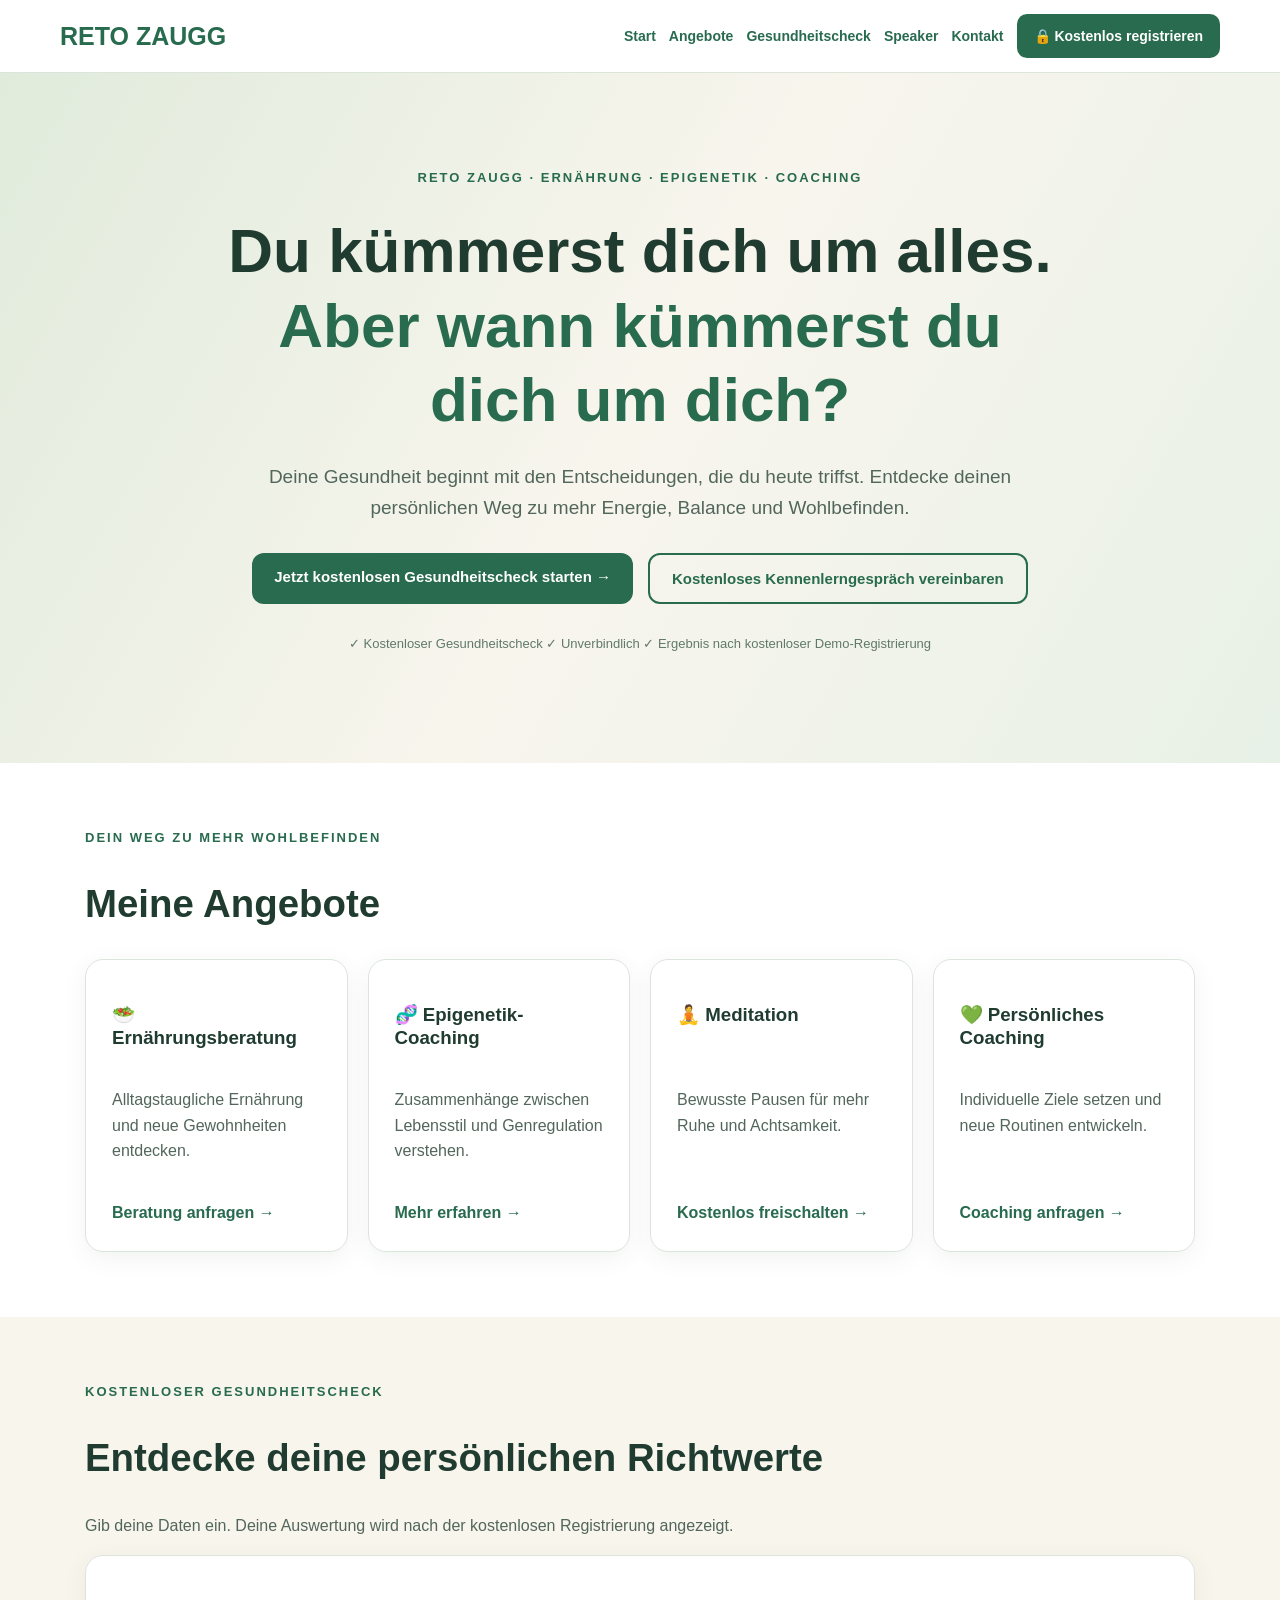
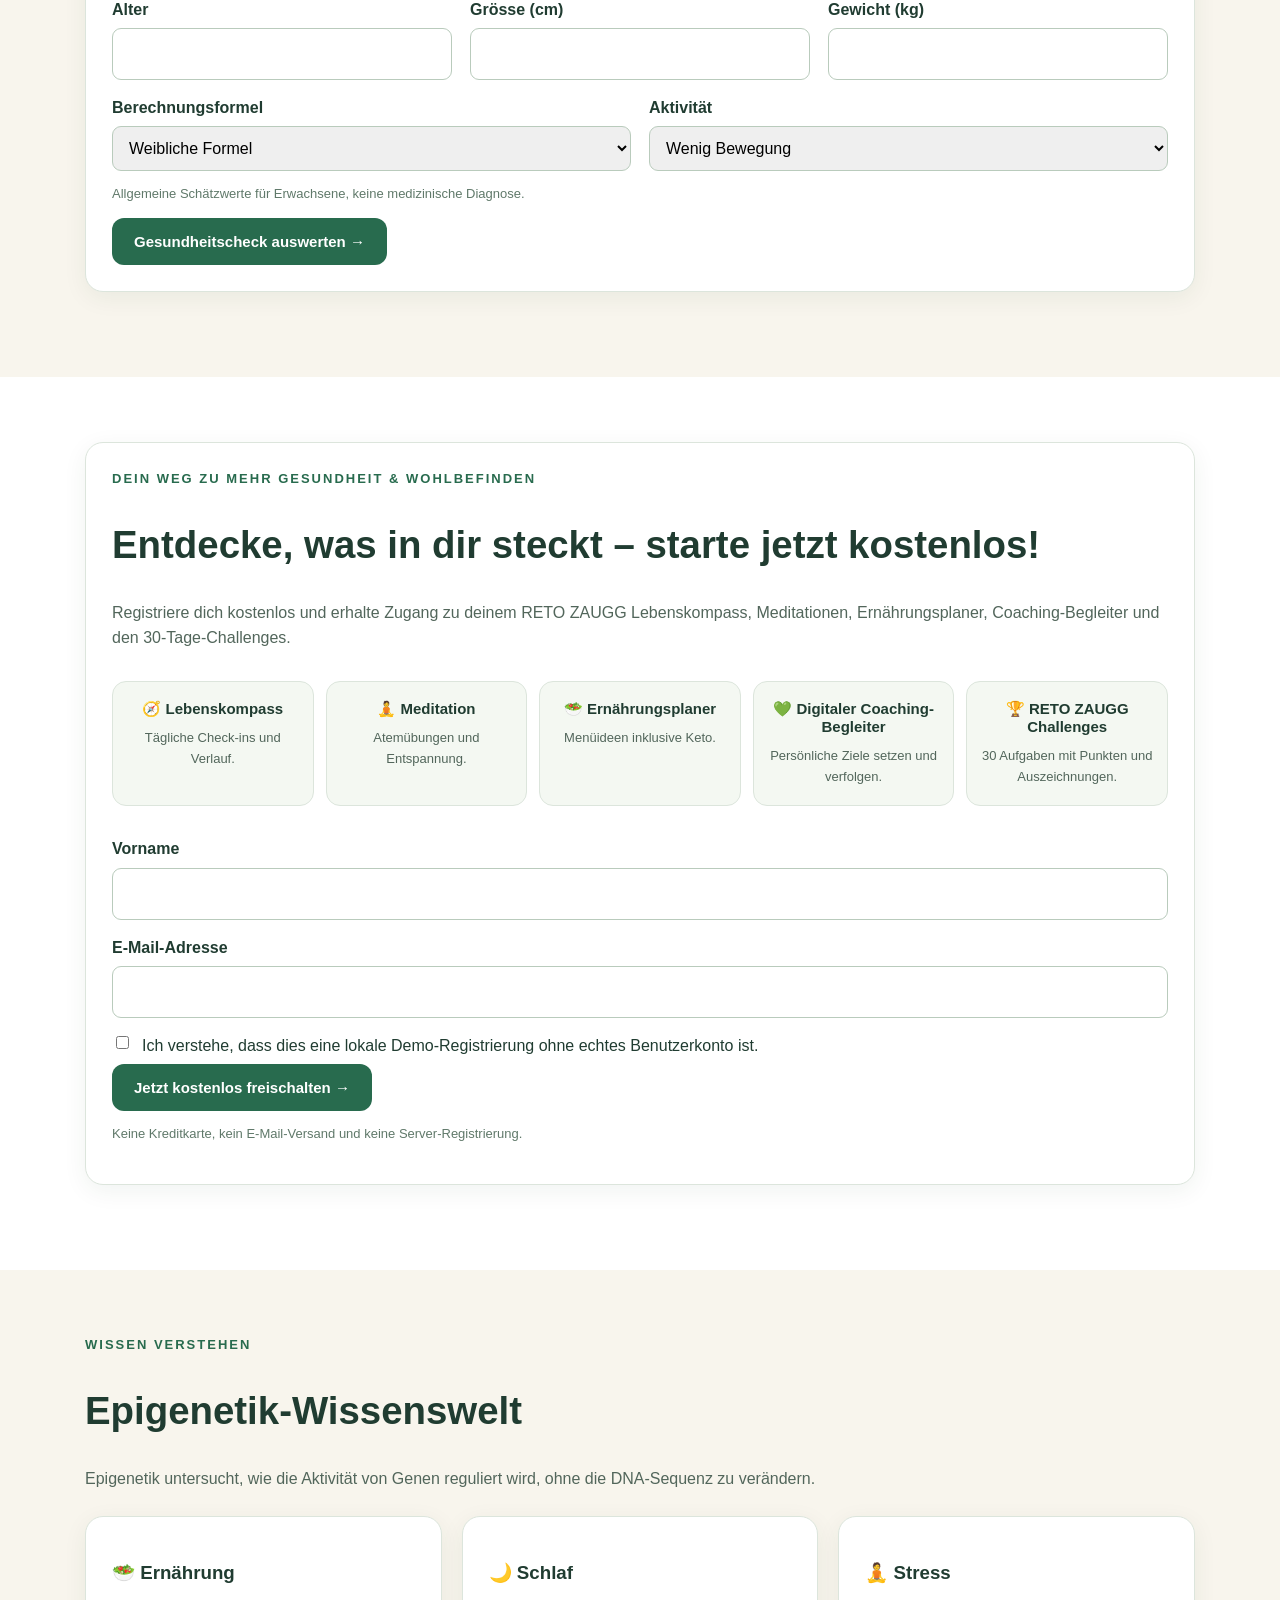
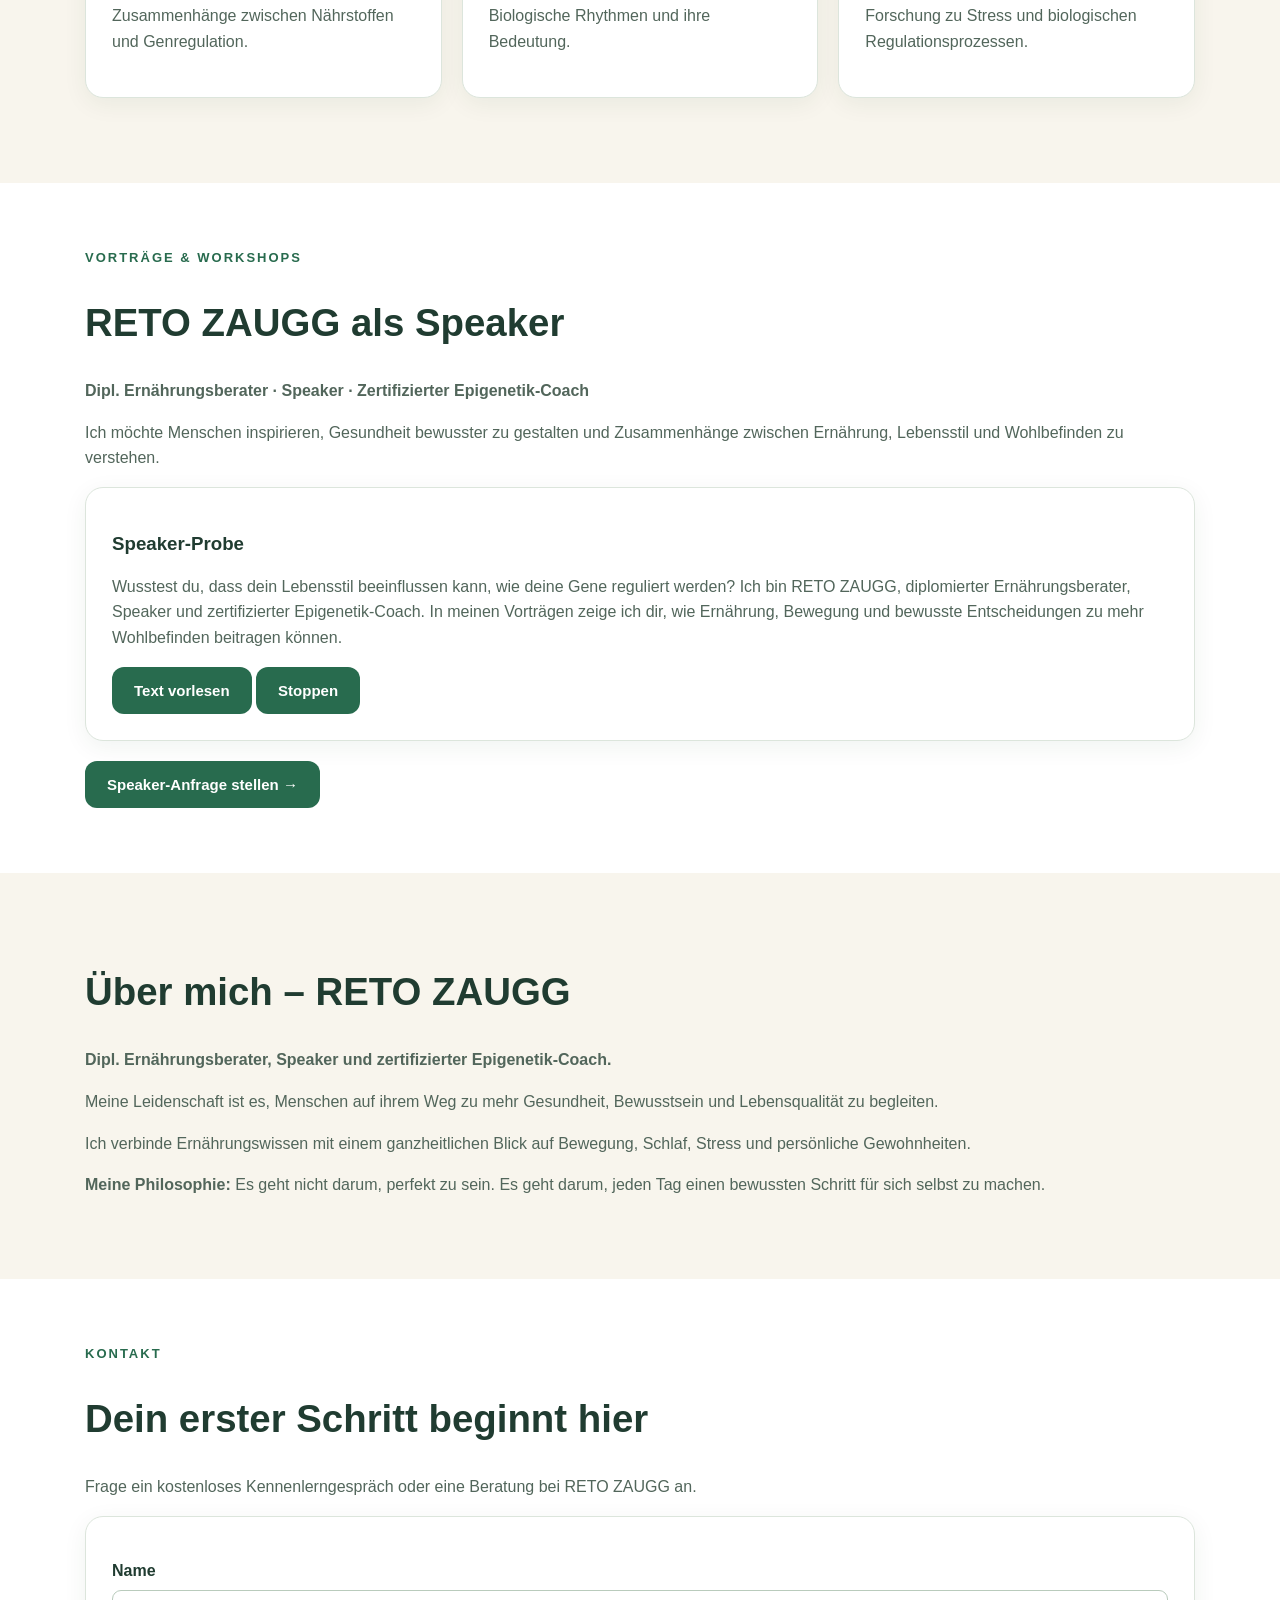
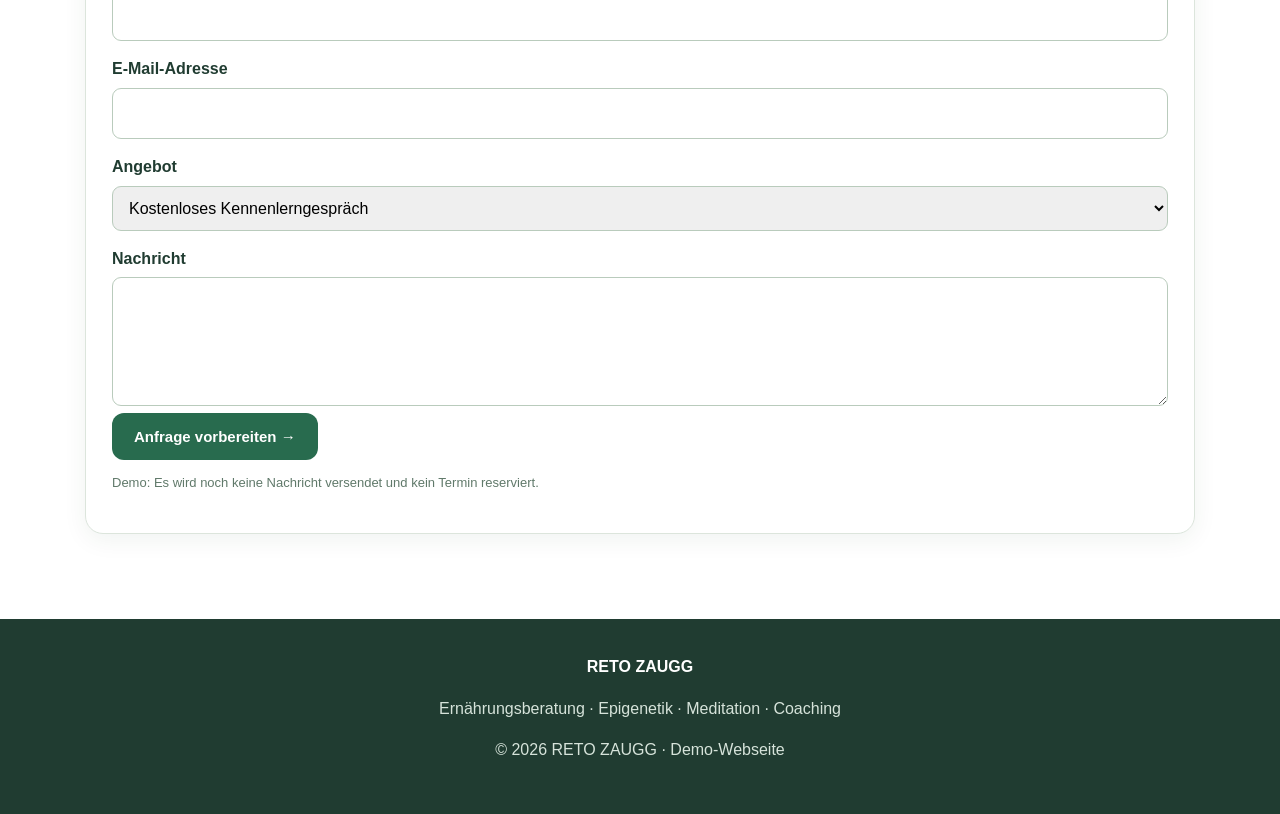
==== commit 0c78ac08: "Update index.html" ====
--- a/index.html
+++ b/index.html
@@ -3,332 +3,324 @@
 <html lang="de-CH">
 <head>
 <meta charset="UTF-8">
-<meta name="viewport" content="width=device-width, initial-scale=1">
-
+<meta name="viewport" content="width=device-width,initial-scale=1">
 <title>RETO ZAUGG | Ernährung, Epigenetik & Coaching</title>
-<meta name="description" content="RETO ZAUGG – Ernährungsberatung, Epigenetik-Coaching, Meditation, Gesundheitscheck und persönlicher Lebenskompass.">
+<meta name="description" content="RETO ZAUGG – Ernährungsberatung, Epigenetik-Coaching, Meditation und persönlicher Lebenskompass.">
 
 <style>
 :root{
-  --green:#286b4e;
-  --dark:#203c31;
-  --cream:#f8f5ed;
-  --sage:#e0ebdc;
-  --text:#52665b;
-  --line:#dce5dc;
-}
-
+ --green:#286b4e;
+ --dark:#203c31;
+ --cream:#f8f5ed;
+ --sage:#e0ebdc;
+ --text:#52665b;
+ --line:#dce5dc;
+}
 *{box-sizing:border-box}
 html{scroll-behavior:smooth}
-
 body{
-  margin:0;
-  font-family:Arial,Helvetica,sans-serif;
-  color:var(--dark);
-  line-height:1.6;
-}
-
+ margin:0;
+ font-family:Arial,Helvetica,sans-serif;
+ color:var(--dark);
+ line-height:1.6;
+}
 a{color:var(--green)}
 p{color:var(--text)}
 h1,h2,h3{line-height:1.2}
 h2{font-size:clamp(27px,3vw,40px)}
-section{scroll-margin-top:125px}
+section{scroll-margin-top:135px}
 .hidden{display:none!important}
-
 header{
-  position:sticky;
-  top:0;
-  z-index:20;
-  background:#fffffff2;
-  border-bottom:1px solid var(--line);
-}
-
+ position:sticky;
+ top:0;
+ z-index:20;
+ background:#ffffffef;
+ border-bottom:1px solid var(--line);
+}
 nav{
-  max-width:1200px;
-  margin:auto;
-  padding:14px 20px;
-  display:flex;
-  align-items:center;
-  justify-content:space-between;
-  gap:20px;
-}
-
+ max-width:1200px;
+ margin:auto;
+ padding:14px 20px;
+ display:flex;
+ align-items:center;
+ justify-content:space-between;
+ gap:20px;
+}
 .logo{
-  font-size:26px;
-  font-weight:900;
-  text-decoration:none;
-  letter-spacing:1px;
-  white-space:nowrap;
-}
-
+ font-size:25px;
+ font-weight:900;
+ text-decoration:none;
+ white-space:nowrap;
+}
 .navlinks{
-  display:flex;
-  flex-wrap:wrap;
-  align-items:center;
-  gap:14px;
-}
-
+ display:flex;
+ flex-wrap:wrap;
+ align-items:center;
+ gap:13px;
+}
 .navlinks a{
-  text-decoration:none;
-  font-size:14px;
-  font-weight:700;
-}
-
+ text-decoration:none;
+ font-size:14px;
+ font-weight:700;
+}
 .member-button{
-  background:var(--green);
-  color:white!important;
-  border-radius:10px;
-  padding:11px 17px;
-}
-
+ background:var(--green);
+ color:white!important;
+ border-radius:10px;
+ padding:11px 17px;
+}
 .container{
-  max-width:1150px;
-  margin:auto;
-  padding:65px 20px;
-}
-
+ max-width:1150px;
+ margin:auto;
+ padding:65px 20px;
+}
 .soft{background:var(--cream)}
-
 .eyebrow{
-  font-size:13px;
-  font-weight:800;
-  letter-spacing:2px;
-  color:var(--green);
-}
-
+ font-size:13px;
+ font-weight:800;
+ letter-spacing:2px;
+ color:var(--green);
+}
 .hero{
-  padding:95px 25px;
-  text-align:center;
-  background:linear-gradient(120deg,#e0ebdc,#f8f5ed,#e8f1e7);
-}
-
-.hero-inner{
-  max-width:850px;
-  margin:auto;
-}
-
+ padding:95px 25px;
+ text-align:center;
+ background:linear-gradient(120deg,#e0ebdc,#f8f5ed,#e8f1e7);
+}
+.hero-inner{max-width:850px;margin:auto}
 .hero h1{
-  font-size:clamp(35px,5vw,62px);
-  margin:25px 0;
-}
-
-.hero h1 span{
-  display:block;
-  color:var(--green);
-}
-
+ font-size:clamp(35px,5vw,62px);
+ margin:25px 0;
+}
+.hero h1 span{display:block;color:var(--green)}
 .hero p{font-size:19px}
-
 .buttons{
-  display:flex;
-  justify-content:center;
-  flex-wrap:wrap;
-  gap:15px;
-  margin:30px 0;
-}
-
+ display:flex;
+ justify-content:center;
+ flex-wrap:wrap;
+ gap:15px;
+ margin:30px 0;
+}
 .btn,button{
-  display:inline-block;
-  background:var(--green);
-  color:white;
-  padding:15px 22px;
-  border:0;
-  border-radius:12px;
-  font:700 15px Arial,sans-serif;
-  cursor:pointer;
-  text-decoration:none;
-}
-
+ display:inline-block;
+ background:var(--green);
+ color:white;
+ padding:15px 22px;
+ border:0;
+ border-radius:12px;
+ font:700 15px Arial,sans-serif;
+ cursor:pointer;
+ text-decoration:none;
+}
 .btn:hover,button:hover{background:#1d503a}
-
 .btn-outline{
-  background:transparent;
-  color:var(--green);
-  border:2px solid var(--green);
-}
-
+ background:transparent;
+ color:var(--green);
+ border:2px solid var(--green);
+}
 .btn-outline:hover{
-  background:var(--sage);
-  color:var(--green);
-}
-
-button:disabled{
-  opacity:.5;
-  cursor:not-allowed;
-}
-
+ background:var(--sage);
+ color:var(--green);
+}
+button:disabled{opacity:.5;cursor:not-allowed}
 .grid{
-  display:grid;
-  grid-template-columns:repeat(auto-fit,minmax(240px,1fr));
-  gap:20px;
-  margin-top:25px;
-}
-
+ display:grid;
+ grid-template-columns:repeat(auto-fit,minmax(240px,1fr));
+ gap:20px;
+ margin-top:25px;
+}
 .card{
-  background:white;
-  border:1px solid var(--line);
-  padding:26px;
-  border-radius:18px;
-  margin-bottom:20px;
-  box-shadow:0 6px 24px #173b2610;
-}
-
-/* ANGEBOTSKARTEN: ALLE LINKS AUF GLEICHER HÖHE */
-
-.angebote-grid{
-  align-items:stretch;
-}
-
+ background:white;
+ border:1px solid var(--line);
+ padding:26px;
+ border-radius:18px;
+ margin-bottom:20px;
+ box-shadow:0 6px 24px #173b2610;
+}
+
+/* ANGEBOTE: LINKS AUF EINER HÖHE */
+.angebote-grid{align-items:stretch}
 .angebot-card{
-  display:flex;
-  flex-direction:column;
-  height:100%;
-  margin-bottom:0;
-}
-
-.angebot-card h3{
-  min-height:48px;
-}
-
+ display:flex;
+ flex-direction:column;
+ height:100%;
+ margin-bottom:0;
+}
+.angebot-card h3{min-height:48px}
 .angebot-card a{
-  margin-top:auto;
-  padding-top:20px;
-  font-weight:700;
-  text-decoration:none;
-}
-
-.angebot-card a:hover{
-  text-decoration:underline;
-}
+ margin-top:auto;
+ padding-top:20px;
+ font-weight:700;
+ text-decoration:none;
+}
+.angebot-card a:hover{text-decoration:underline}
 
 label{
-  display:block;
-  font-weight:700;
-  margin:15px 0 6px;
-}
-
+ display:block;
+ font-weight:700;
+ margin:15px 0 6px;
+}
 input,select,textarea{
-  width:100%;
-  padding:12px;
-  font:inherit;
-  border:1px solid #b9cbbc;
-  border-radius:9px;
-}
-
+ width:100%;
+ padding:12px;
+ font:inherit;
+ border:1px solid #b9cbbc;
+ border-radius:9px;
+}
 input[type=range]{padding:0}
 input[type=checkbox]{width:auto}
-
 .check{
-  display:flex;
-  gap:10px;
-  align-items:flex-start;
-  font-weight:400;
-}
-
+ display:flex;
+ gap:10px;
+ align-items:flex-start;
+ font-weight:400;
+}
 .row{
-  display:flex;
-  gap:18px;
-  flex-wrap:wrap;
-}
-
-.row>div{
-  flex:1;
-  min-width:180px;
-}
-
+ display:flex;
+ gap:18px;
+ flex-wrap:wrap;
+}
+.row>div{flex:1;min-width:180px}
 .result{
-  background:var(--sage);
-  padding:22px;
-  border-radius:14px;
-  margin:20px 0;
-}
-
-.small{
-  font-size:13px!important;
-  color:#60796a;
-}
-
+ background:var(--sage);
+ padding:22px;
+ border-radius:14px;
+ margin:20px 0;
+}
+.small{font-size:13px!important;color:#60796a}
 .bar{
-  height:14px;
-  background:#dce7de;
-  border-radius:20px;
-  overflow:hidden;
-}
-
+ height:14px;
+ background:#dce7de;
+ border-radius:20px;
+ overflow:hidden;
+}
 .bar-fill{
-  height:100%;
-  width:0;
-  background:var(--green);
-}
-
+ height:100%;
+ width:0;
+ background:var(--green);
+ transition:width .3s;
+}
 .notice{
-  background:#edf5ec;
-  padding:20px;
-  border-left:4px solid var(--green);
-}
-
-/* FÜNF MITGLIEDERVORTEILE NEBENEINANDER */
-
+ background:#edf5ec;
+ padding:20px;
+ border-left:4px solid var(--green);
+}
+
+/* MITGLIEDERVORTEILE */
 .member-features{
-  display:grid;
+ display:grid;
+ grid-template-columns:repeat(5,minmax(0,1fr));
+ gap:12px;
+ margin:30px 0;
+}
+.member-feature{
+ text-align:center;
+ background:#f4f8f2;
+ border:1px solid var(--line);
+ border-radius:14px;
+ padding:18px 10px;
+ min-width:0;
+}
+.member-feature h3{
+ font-size:15px;
+ margin:0 0 10px;
+ overflow-wrap:anywhere;
+}
+.member-feature p{font-size:13px;margin:0}
+
+/* CHALLENGES */
+.challenge-stats{
+ display:grid;
+ grid-template-columns:repeat(3,minmax(0,1fr));
+ gap:12px;
+ margin:20px 0;
+}
+.stat{
+ background:#f4f8f2;
+ border:1px solid var(--line);
+ border-radius:12px;
+ padding:18px 10px;
+ text-align:center;
+}
+.stat strong{
+ display:block;
+ font-size:26px;
+ color:var(--green);
+}
+.stat span{font-size:13px;color:var(--text)}
+.challenge-days{
+ display:grid;
+ grid-template-columns:repeat(10,minmax(0,1fr));
+ gap:8px;
+ margin:20px 0;
+}
+.challenge-day{
+ aspect-ratio:1;
+ display:flex;
+ align-items:center;
+ justify-content:center;
+ background:#edf1ec;
+ border:1px solid var(--line);
+ border-radius:9px;
+ font-weight:700;
+ font-size:13px;
+}
+.challenge-day.done{
+ background:var(--green);
+ color:white;
+}
+.challenge-day.current{
+ border:2px solid var(--green);
+}
+.awards{
+ display:grid;
+ grid-template-columns:repeat(3,minmax(0,1fr));
+ gap:12px;
+}
+.award{
+ text-align:center;
+ padding:18px 10px;
+ background:#f4f8f2;
+ border-radius:12px;
+ border:1px solid var(--line);
+ opacity:.45;
+}
+.award.unlocked{opacity:1}
+.award strong{display:block}
+.award span{font-size:13px;color:var(--text)}
+
+footer{
+ background:var(--dark);
+ padding:35px 20px;
+ text-align:center;
+ color:white;
+}
+footer p{color:#d6e3da}
+
+@media(max-width:900px){
+ .member-features{
+  grid-template-columns:repeat(2,minmax(0,1fr));
+ }
+ .challenge-days{
+  grid-template-columns:repeat(6,minmax(0,1fr));
+ }
+}
+@media(max-width:800px){
+ nav{flex-direction:column;align-items:flex-start}
+ .navlinks{gap:10px}
+ .hero{padding:65px 20px}
+ .hero p{font-size:16px}
+ .container{padding:45px 18px}
+ .buttons{flex-direction:column}
+ .buttons .btn{width:100%}
+}
+@media(max-width:500px){
+ .member-features{grid-template-columns:1fr}
+ .challenge-days{
   grid-template-columns:repeat(5,minmax(0,1fr));
-  gap:12px;
-  margin:30px 0;
-}
-
-.member-feature{
-  text-align:center;
-  background:#f4f8f2;
-  border:1px solid var(--line);
-  border-radius:14px;
-  padding:18px 10px;
-  min-width:0;
-}
-
-.member-feature h3{
-  font-size:15px;
-  margin:0 0 10px;
-  overflow-wrap:anywhere;
-}
-
-.member-feature p{
-  font-size:13px;
-  margin:0;
-}
-
-footer{
-  background:var(--dark);
-  padding:35px 20px;
-  text-align:center;
-  color:white;
-}
-
-footer p{color:#d6e3da}
-
-@media(max-width:900px){
-  .member-features{
-    grid-template-columns:repeat(2,minmax(0,1fr));
-  }
-}
-
-@media(max-width:800px){
-  nav{
-    flex-direction:column;
-    align-items:flex-start;
-  }
-
-  .navlinks{gap:10px}
-  .hero{padding:65px 20px}
-  .hero p{font-size:16px}
-  .container{padding:45px 18px}
-  .buttons{flex-direction:column}
-  .buttons .btn{width:100%}
-}
-
-@media(max-width:500px){
-  .member-features{
-    grid-template-columns:1fr;
-  }
+ }
+ .challenge-stats{gap:6px}
+ .stat strong{font-size:20px}
+ .awards{grid-template-columns:1fr}
 }
 </style>
 </head>
@@ -337,1236 +329,1129 @@
 
 <header>
 <nav>
-  <a href="#start" class="logo">RETO ZAUGG</a>
-
-  <div class="navlinks">
-    <a href="#start">Start</a>
-    <a href="#angebote">Angebote</a>
-    <a href="#rechner">Gesundheitscheck</a>
-
-    <a href="#kompass" class="member-nav hidden">Lebenskompass</a>
-    <a href="#meditation" class="member-nav hidden">Meditation</a>
-    <a href="#ernaehrung" class="member-nav hidden">Ernährung</a>
-    <a href="#coaching" class="member-nav hidden">Coaching</a>
-    <a href="#challenges" class="member-nav hidden">Challenges</a>
-
-    <a href="#speaker">Speaker</a>
-    <a href="#buchung">Kontakt</a>
-
-    <a href="#mitgliedschaft" id="memberNavButton" class="member-button">
-      🔒 Kostenlos registrieren
-    </a>
-  </div>
+ <a href="#start" class="logo">RETO ZAUGG</a>
+ <div class="navlinks">
+  <a href="#start">Start</a>
+  <a href="#angebote">Angebote</a>
+  <a href="#rechner">Gesundheitscheck</a>
+  <a href="#kompass" class="member-nav hidden">Lebenskompass</a>
+  <a href="#meditation" class="member-nav hidden">Meditation</a>
+  <a href="#ernaehrung" class="member-nav hidden">Ernährung</a>
+  <a href="#coaching" class="member-nav hidden">Coaching</a>
+  <a href="#challenges" class="member-nav hidden">Challenges</a>
+  <a href="#speaker">Speaker</a>
+  <a href="#buchung">Kontakt</a>
+  <a href="#mitgliedschaft" id="memberNavButton" class="member-button">
+   🔒 Kostenlos registrieren
+  </a>
+ </div>
 </nav>
 </header>
 
 <main>
 
-<!-- STARTSEITE -->
-
+<!-- START -->
 <section id="start" class="hero">
-  <div class="hero-inner">
-
-    <div class="eyebrow">
-      RETO ZAUGG · ERNÄHRUNG · EPIGENETIK · COACHING
+ <div class="hero-inner">
+  <div class="eyebrow">
+   RETO ZAUGG · ERNÄHRUNG · EPIGENETIK · COACHING
+  </div>
+  <h1>
+   Du kümmerst dich um alles.
+   <span>Aber wann kümmerst du dich um dich?</span>
+  </h1>
+  <p>
+   Deine Gesundheit beginnt mit den Entscheidungen,
+   die du heute triffst. Entdecke deinen persönlichen
+   Weg zu mehr Energie, Balance und Wohlbefinden.
+  </p>
+  <div class="buttons">
+   <a href="#rechner" class="btn">
+    Jetzt kostenlosen Gesundheitscheck starten →
+   </a>
+   <a href="#buchung" class="btn btn-outline">
+    Kostenloses Kennenlerngespräch vereinbaren
+   </a>
+  </div>
+  <p class="small">
+   ✓ Kostenloser Gesundheitscheck
+   ✓ Unverbindlich
+   ✓ Ergebnis nach kostenloser Demo-Registrierung
+  </p>
+ </div>
+</section>
+
+<!-- ANGEBOTE -->
+<section id="angebote" class="container">
+ <div class="eyebrow">DEIN WEG ZU MEHR WOHLBEFINDEN</div>
+ <h2>Meine Angebote</h2>
+
+ <div class="grid angebote-grid">
+  <article class="card angebot-card">
+   <h3>🥗 Ernährungsberatung</h3>
+   <p>Alltagstaugliche Ernährung und neue Gewohnheiten entdecken.</p>
+   <a href="#buchung">Beratung anfragen →</a>
+  </article>
+
+  <article class="card angebot-card">
+   <h3>🧬 Epigenetik-Coaching</h3>
+   <p>Zusammenhänge zwischen Lebensstil und Genregulation verstehen.</p>
+   <a href="#epigenetik">Mehr erfahren →</a>
+  </article>
+
+  <article class="card angebot-card">
+   <h3>🧘 Meditation</h3>
+   <p>Bewusste Pausen für mehr Ruhe und Achtsamkeit.</p>
+   <a href="#mitgliedschaft">Kostenlos freischalten →</a>
+  </article>
+
+  <article class="card angebot-card">
+   <h3>💚 Persönliches Coaching</h3>
+   <p>Individuelle Ziele setzen und neue Routinen entwickeln.</p>
+   <a href="#buchung">Coaching anfragen →</a>
+  </article>
+ </div>
+</section>
+
+<!-- GESUNDHEITSCHECK -->
+<section id="rechner" class="soft">
+ <div class="container">
+  <div class="eyebrow">KOSTENLOSER GESUNDHEITSCHECK</div>
+  <h2>Entdecke deine persönlichen Richtwerte</h2>
+  <p>
+   Gib deine Daten ein. Deine Auswertung wird nach
+   der kostenlosen Registrierung angezeigt.
+  </p>
+
+  <form id="healthForm" class="card">
+   <div class="row">
+    <div>
+     <label for="age">Alter</label>
+     <input id="age" type="number" min="18" max="120" required>
     </div>
-
-    <h1>
-      Du kümmerst dich um alles.
-      <span>Aber wann kümmerst du dich um dich?</span>
-    </h1>
-
-    <p>
-      Deine Gesundheit beginnt mit den Entscheidungen,
-      die du heute triffst. Entdecke deinen persönlichen
-      Weg zu mehr Energie, Balance und Wohlbefinden.
-    </p>
-
-    <div class="buttons">
-      <a href="#rechner" class="btn">
-        Jetzt kostenlosen Gesundheitscheck starten →
-      </a>
-
-      <a href="#buchung" class="btn btn-outline">
-        Kostenloses Kennenlerngespräch vereinbaren
-      </a>
+    <div>
+     <label for="height">Grösse (cm)</label>
+     <input id="height" type="number" min="100" max="250" required>
     </div>
-
-    <p class="small">
-      ✓ Kostenloser Gesundheitscheck
-      ✓ Unverbindlich
-      ✓ Ergebnis nach kostenloser Demo-Registrierung
-    </p>
-
+    <div>
+     <label for="weight">Gewicht (kg)</label>
+     <input id="weight" type="number" min="25" max="350" step="0.1" required>
+    </div>
+   </div>
+
+   <div class="row">
+    <div>
+     <label for="sex">Berechnungsformel</label>
+     <select id="sex">
+      <option value="female">Weibliche Formel</option>
+      <option value="male">Männliche Formel</option>
+     </select>
+    </div>
+    <div>
+     <label for="activity">Aktivität</label>
+     <select id="activity">
+      <option value="1.2">Wenig Bewegung</option>
+      <option value="1.375">Leicht aktiv</option>
+      <option value="1.55">Mässig aktiv</option>
+      <option value="1.725">Sehr aktiv</option>
+     </select>
+    </div>
+   </div>
+
+   <p class="small">
+    Allgemeine Schätzwerte für Erwachsene,
+    keine medizinische Diagnose.
+   </p>
+   <button type="submit">Gesundheitscheck auswerten →</button>
+  </form>
+
+  <div id="healthGate" class="notice hidden">
+   <h3>🔒 Deine Auswertung ist bereit</h3>
+   <p>Registriere dich kostenlos, um dein Ergebnis zu sehen.</p>
+   <a href="#mitgliedschaft" class="btn">
+    Jetzt kostenlos registrieren →
+   </a>
   </div>
+
+  <div id="healthResult" class="result hidden" aria-live="polite">
+   <h3>Deine persönliche Auswertung</h3>
+   <div id="healthValues"></div>
+   <a href="#kompass" class="btn">
+    Zum RETO ZAUGG Lebenskompass →
+   </a>
+  </div>
+ </div>
 </section>
 
-<!-- MEINE ANGEBOTE -->
-
-<section id="angebote" class="container">
-
+<!-- REGISTRIERUNG -->
+<section id="mitgliedschaft" class="container">
+ <div id="memberGate" class="card">
   <div class="eyebrow">
-    DEIN WEG ZU MEHR WOHLBEFINDEN
+   DEIN WEG ZU MEHR GESUNDHEIT &amp; WOHLBEFINDEN
   </div>
-
-  <h2>Meine Angebote</h2>
-
-  <div class="grid angebote-grid">
-
-    <article class="card angebot-card">
-      <h3>🥗 Ernährungsberatung</h3>
-
-      <p>
-        Alltagstaugliche Ernährung und neue
-        Gewohnheiten entdecken.
-      </p>
-
-      <a href="#buchung">
-        Beratung anfragen →
-      </a>
-    </article>
-
-    <article class="card angebot-card">
-      <h3>🧬 Epigenetik-Coaching</h3>
-
-      <p>
-        Zusammenhänge zwischen Lebensstil
-        und Genregulation verstehen.
-      </p>
-
-      <a href="#epigenetik">
-        Mehr erfahren →
-      </a>
-    </article>
-
-    <article class="card angebot-card">
-      <h3>🧘 Meditation</h3>
-
-      <p>
-        Bewusste Pausen für mehr Ruhe
-        und Achtsamkeit.
-      </p>
-
-      <a href="#mitgliedschaft">
-        Kostenlos freischalten →
-      </a>
-    </article>
-
-    <article class="card angebot-card">
-      <h3>💚 Persönliches Coaching</h3>
-
-      <p>
-        Individuelle Ziele setzen und
-        neue Routinen entwickeln.
-      </p>
-
-      <a href="#buchung">
-        Coaching anfragen →
-      </a>
-    </article>
-
+  <h2>Entdecke, was in dir steckt – starte jetzt kostenlos!</h2>
+  <p>
+   Registriere dich kostenlos und erhalte Zugang zu deinem
+   RETO ZAUGG Lebenskompass, Meditationen, Ernährungsplaner,
+   Coaching-Begleiter und den 30-Tage-Challenges.
+  </p>
+
+  <div class="member-features">
+   <div class="member-feature">
+    <h3>🧭 Lebenskompass</h3>
+    <p>Tägliche Check-ins und Verlauf.</p>
+   </div>
+   <div class="member-feature">
+    <h3>🧘 Meditation</h3>
+    <p>Atemübungen und Entspannung.</p>
+   </div>
+   <div class="member-feature">
+    <h3>🥗 Ernährungsplaner</h3>
+    <p>Menüideen inklusive Keto.</p>
+   </div>
+   <div class="member-feature">
+    <h3>💚 Digitaler Coaching-Begleiter</h3>
+    <p>Persönliche Ziele setzen und verfolgen.</p>
+   </div>
+   <div class="member-feature">
+    <h3>🏆 RETO ZAUGG Challenges</h3>
+    <p>30 Aufgaben mit Punkten und Auszeichnungen.</p>
+   </div>
   </div>
+
+  <form id="memberForm">
+   <label for="memberName">Vorname</label>
+   <input id="memberName" maxlength="80" required>
+
+   <label for="memberEmail">E-Mail-Adresse</label>
+   <input id="memberEmail" type="email" required>
+
+   <label class="check">
+    <input type="checkbox" required>
+    Ich verstehe, dass dies eine lokale
+    Demo-Registrierung ohne echtes Benutzerkonto ist.
+   </label>
+
+   <button type="submit">Jetzt kostenlos freischalten →</button>
+  </form>
+
+  <p class="small">
+   Keine Kreditkarte, kein E-Mail-Versand und keine Server-Registrierung.
+  </p>
+ </div>
+
+ <div id="memberWelcome" class="result hidden">
+  <h2 id="welcomeTitle">Willkommen!</h2>
+  <p>Deine Funktionen sind in diesem Browser freigeschaltet.</p>
+  <div class="buttons">
+   <a href="#kompass" class="btn">🧭 Lebenskompass</a>
+   <a href="#meditation" class="btn">🧘 Meditation</a>
+   <a href="#ernaehrung" class="btn">🥗 Ernährungsplaner</a>
+   <a href="#coaching" class="btn">💚 Coaching-Begleiter</a>
+   <a href="#challenges" class="btn">🏆 Challenges</a>
+  </div>
+  <button type="button" id="logoutButton">
+   Demo-Zugang zurücksetzen
+  </button>
+ </div>
 </section>
 
-<!-- GESUNDHEITSCHECK -->
-
-<section id="rechner" class="soft">
-<div class="container">
-
-  <div class="eyebrow">KOSTENLOSER GESUNDHEITSCHECK</div>
-
-  <h2>Entdecke deine persönlichen Richtwerte</h2>
-
-  <p>
-    Gib deine Daten ein. Deine Auswertung wird
-    nach der kostenlosen Registrierung angezeigt.
-  </p>
-
-  <form id="healthForm" class="card">
-
-    <div class="row">
-      <div>
-        <label for="age">Alter</label>
-        <input id="age" type="number" min="18" max="120" required>
-      </div>
-
-      <div>
-        <label for="height">Grösse (cm)</label>
-        <input id="height" type="number" min="100" max="250" required>
-      </div>
-
-      <div>
-        <label for="weight">Gewicht (kg)</label>
-        <input id="weight" type="number" min="25" max="350" step="0.1" required>
-      </div>
-    </div>
-
-    <div class="row">
-      <div>
-        <label for="sex">Berechnungsformel</label>
-        <select id="sex">
-          <option value="female">Weibliche Formel</option>
-          <option value="male">Männliche Formel</option>
-        </select>
-      </div>
-
-      <div>
-        <label for="activity">Aktivität</label>
-        <select id="activity">
-          <option value="1.2">Wenig Bewegung</option>
-          <option value="1.375">Leicht aktiv</option>
-          <option value="1.55">Mässig aktiv</option>
-          <option value="1.725">Sehr aktiv</option>
-        </select>
-      </div>
-    </div>
-
-    <p class="small">
-      Allgemeine Schätzwerte für Erwachsene,
-      keine medizinische Diagnose.
-    </p>
-
-    <button type="submit">
-      Gesundheitscheck auswerten →
-    </button>
-  </form>
-
-  <div id="healthGate" class="notice hidden">
-    <h3>🔒 Deine Auswertung ist bereit</h3>
-    <p>
-      Registriere dich kostenlos,
-      um dein Ergebnis zu sehen.
-    </p>
-    <a href="#mitgliedschaft" class="btn">
-      Jetzt kostenlos registrieren →
-    </a>
+<!-- LEBENSKOMPASS -->
+<section id="kompass" class="container member-only hidden">
+ <div class="eyebrow">DEIN TÄGLICHER BEGLEITER</div>
+ <h2>RETO ZAUGG Lebenskompass</h2>
+ <p>Wie geht es dir heute? Halte deine Werte fest und beobachte deinen Verlauf.</p>
+
+ <form id="compassForm" class="card">
+  <label for="energy">Energie: <output id="energyOut">5</output>/10</label>
+  <input id="energy" type="range" min="1" max="10" value="5">
+
+  <label for="stress">Stress: <output id="stressOut">5</output>/10</label>
+  <input id="stress" type="range" min="1" max="10" value="5">
+
+  <label for="mood">Stimmung: <output id="moodOut">5</output>/10</label>
+  <input id="mood" type="range" min="1" max="10" value="5">
+
+  <label for="sleep">Schlafdauer (Stunden)</label>
+  <input id="sleep" type="number" min="0" max="24" step="0.5" value="7" required>
+
+  <label for="movement">Bewegung (Minuten)</label>
+  <input id="movement" type="number" min="0" max="1440" value="20" required>
+
+  <label for="notes">Persönliche Notiz</label>
+  <textarea id="notes" rows="3"></textarea>
+
+  <button type="submit">Heutigen Check-in speichern</button>
+ </form>
+
+ <div id="dailyTip" class="result hidden" aria-live="polite"></div>
+
+ <div class="card">
+  <h3>Dein Verlauf</h3>
+  <p id="progressText">Noch keine Check-ins vorhanden.</p>
+  <div class="bar">
+   <div id="progressBar" class="bar-fill"></div>
   </div>
-
-  <div id="healthResult" class="result hidden" aria-live="polite">
-    <h3>Deine persönliche Auswertung</h3>
-    <div id="healthValues"></div>
-
-    <a href="#kompass" class="btn">
-      Zum RETO ZAUGG Lebenskompass →
-    </a>
-  </div>
-
-</div>
+  <div id="history"></div>
+  <button type="button" id="clearCompass">Verlauf löschen</button>
+ </div>
 </section>
 
-<!-- KOSTENLOSE REGISTRIERUNG -->
-
-<section id="mitgliedschaft" class="container">
-
-  <div id="memberGate" class="card">
-
-    <div class="eyebrow">
-      DEIN WEG ZU MEHR GESUNDHEIT &amp; WOHLBEFINDEN
-    </div>
-
-    <h2>
-      Entdecke, was in dir steckt –
-      starte jetzt kostenlos!
-    </h2>
-
-    <p>
-      Entdecke deinen persönlichen Weg zu mehr Energie,
-      Balance und Wohlbefinden. Registriere dich kostenlos
-      und erhalte Zugang zu deinem RETO ZAUGG Lebenskompass,
-      Meditationen, Ernährungsplaner, persönlichem
-      Coaching-Begleiter und spannenden Challenges.
-    </p>
-
-    <div class="member-features">
-
-      <div class="member-feature">
-        <h3>🧭 Lebenskompass</h3>
-        <p>Tägliche Check-ins und Verlauf.</p>
-      </div>
-
-      <div class="member-feature">
-        <h3>🧘 Meditation</h3>
-        <p>Atemübungen und Entspannung.</p>
-      </div>
-
-      <div class="member-feature">
-        <h3>🥗 Ernährungsplaner</h3>
-        <p>Menüideen inklusive Keto.</p>
-      </div>
-
-      <div class="member-feature">
-        <h3>💚 Digitaler Coaching-Begleiter</h3>
-        <p>Persönliche Ziele setzen und verfolgen.</p>
-      </div>
-
-      <div class="member-feature">
-        <h3>🏆 RETO ZAUGG Challenges</h3>
-        <p>Starte deine persönliche 30-Tage-Challenge.</p>
-      </div>
-
-    </div>
-
-    <form id="memberForm">
-
-      <label for="memberName">Vorname</label>
-      <input id="memberName" maxlength="80" required>
-
-      <label for="memberEmail">E-Mail-Adresse</label>
-      <input id="memberEmail" type="email" required>
-
-      <label class="check">
-        <input type="checkbox" required>
-        Ich verstehe, dass dies eine lokale
-        Demo-Registrierung ohne echtes Benutzerkonto ist.
-      </label>
-
-      <button type="submit">
-        Jetzt kostenlos freischalten →
-      </button>
-    </form>
-
-    <p class="small">
-      Keine Kreditkarte, kein E-Mail-Versand
-      und keine Server-Registrierung.
-    </p>
-  </div>
-
-  <div id="memberWelcome" class="result hidden">
-
-    <h2 id="welcomeTitle">Willkommen bei RETO ZAUGG!</h2>
-
-    <p>
-      Deine Funktionen sind in diesem Browser freigeschaltet.
-    </p>
-
-    <div class="buttons">
-      <a href="#kompass" class="btn">🧭 Lebenskompass</a>
-      <a href="#meditation" class="btn">🧘 Meditation</a>
-      <a href="#ernaehrung" class="btn">🥗 Ernährungsplaner</a>
-      <a href="#coaching" class="btn">💚 Coaching-Begleiter</a>
-      <a href="#challenges" class="btn">🏆 Challenges</a>
-    </div>
-
-    <button type="button" id="logoutButton">
-      Demo-Zugang zurücksetzen
-    </button>
-  </div>
-
-</section>
-
-<!-- LEBENSKOMPASS -->
-
-<section id="kompass" class="container member-only hidden">
-
-  <div class="eyebrow">DEIN TÄGLICHER BEGLEITER</div>
-  <h2>RETO ZAUGG Lebenskompass</h2>
-
-  <p>
-    Wie geht es dir heute?
-    Halte deine Werte fest und beobachte deinen Verlauf.
-  </p>
-
-  <form id="compassForm" class="card">
-
-    <label for="energy">
-      Energie: <output id="energyOut">5</output>/10
-    </label>
-    <input id="energy" type="range" min="1" max="10" value="5">
-
-    <label for="stress">
-      Stress: <output id="stressOut">5</output>/10
-    </label>
-    <input id="stress" type="range" min="1" max="10" value="5">
-
-    <label for="mood">
-      Stimmung: <output id="moodOut">5</output>/10
-    </label>
-    <input id="mood" type="range" min="1" max="10" value="5">
-
-    <label for="sleep">Schlafdauer (Stunden)</label>
-    <input id="sleep" type="number" min="0" max="24" step="0.5" value="7" required>
-
-    <label for="movement">Bewegung (Minuten)</label>
-    <input id="movement" type="number" min="0" max="1440" value="20" required>
-
-    <label for="notes">Persönliche Notiz</label>
-    <textarea id="notes" rows="3"></textarea>
-
-    <button type="submit">
-      Heutigen Check-in speichern
-    </button>
-  </form>
-
-  <div id="dailyTip" class="result hidden" aria-live="polite"></div>
-
-  <div class="card">
-    <h3>Dein Verlauf</h3>
-
-    <p id="progressText">
-      Noch keine Check-ins vorhanden.
-    </p>
-
-    <div class="bar">
-      <div id="progressBar" class="bar-fill"></div>
-    </div>
-
-    <div id="history"></div>
-
-    <button type="button" id="clearCompass">
-      Verlauf löschen
-    </button>
-  </div>
-
-</section>
-
 <!-- MEDITATION -->
-
 <section id="meditation" class="soft member-only hidden">
-<div class="container">
-
+ <div class="container">
   <div class="eyebrow">RETO ZAUGG MITGLIEDERBEREICH</div>
   <h2>Meditation &amp; Achtsamkeit</h2>
-
   <p>Gönne dir einen bewussten Moment der Ruhe.</p>
 
   <div class="grid">
-
-    <div class="card">
-      <h3>🌿 Ruhiger Atem</h3>
-      <p>Eine kurze Atemübung über 60 Sekunden.</p>
-
-      <button type="button" id="breathButton">
-        Atemübung starten
-      </button>
-
-      <div id="breathText" class="result hidden" aria-live="polite"></div>
+   <div class="card">
+    <h3>🌿 Ruhiger Atem</h3>
+    <p>Eine kurze Atemübung über 60 Sekunden.</p>
+    <button type="button" id="breathButton">Atemübung starten</button>
+    <div id="breathText" class="result hidden" aria-live="polite"></div>
+   </div>
+
+   <div class="card">
+    <h3>🌙 Abendruhe</h3>
+    <p>Ein Impuls zum bewussten Abschalten.</p>
+    <button type="button" id="eveningButton">
+     Abendimpuls anzeigen
+    </button>
+    <div id="eveningText" class="result hidden"></div>
+   </div>
+  </div>
+ </div>
+</section>
+
+<!-- ERNÄHRUNGSPLANER -->
+<section id="ernaehrung" class="container member-only hidden">
+ <div class="eyebrow">RETO ZAUGG MITGLIEDERBEREICH</div>
+ <h2>Intelligenter Ernährungsplaner</h2>
+ <p>Entdecke Menüideen passend zu deiner Ernährungsform.</p>
+
+ <div class="card">
+  <label for="diet">Ernährungsform</label>
+  <select id="diet">
+   <option value="balanced">Ausgewogen</option>
+   <option value="vegetarian">Vegetarisch</option>
+   <option value="vegan">Vegan</option>
+   <option value="keto">Keto</option>
+  </select>
+
+  <button type="button" id="mealButton">Menüideen erstellen</button>
+  <div id="mealResult" class="result hidden"></div>
+ </div>
+ <p class="small">
+  Die Menüideen berücksichtigen keine individuellen Allergien oder Erkrankungen.
+ </p>
+</section>
+
+<!-- COACHING -->
+<section id="coaching" class="container member-only hidden">
+ <div class="eyebrow">RETO ZAUGG MITGLIEDERBEREICH</div>
+ <h2>Digitaler Coaching-Begleiter</h2>
+ <p>Setze dir ein persönliches Ziel und verfolge deinen Fortschritt.</p>
+
+ <div class="card">
+  <label for="goal">Mein persönliches Ziel</label>
+  <input id="goal" maxlength="300"
+   placeholder="z.B. täglich 20 Minuten spazieren">
+  <button type="button" id="saveGoal">Ziel speichern</button>
+  <p id="goalDisplay"></p>
+ </div>
+</section>
+
+<!-- CHALLENGES -->
+<section id="challenges" class="soft member-only hidden">
+ <div class="container">
+  <div class="eyebrow">RETO ZAUGG MITGLIEDERBEREICH</div>
+  <h2>🏆 RETO ZAUGG Challenges</h2>
+  <p>
+   30 Aufgaben für mehr Wohlbefinden.
+   Sammle Punkte und schalte Auszeichnungen frei.
+  </p>
+
+  <div class="card">
+   <div class="challenge-stats">
+    <div class="stat">
+     <strong id="challengePoints">0</strong>
+     <span>Punkte</span>
     </div>
-
-    <div class="card">
-      <h3>🌙 Abendruhe</h3>
-      <p>Ein Impuls zum bewussten Abschalten.</p>
-
-      <button type="button" id="eveningButton">
-        Abendimpuls anzeigen
-      </button>
-
-      <div id="eveningText" class="result hidden"></div>
+    <div class="stat">
+     <strong id="challengeCompleted">0/30</strong>
+     <span>Aufgaben</span>
     </div>
-
+    <div class="stat">
+     <strong id="challengeAwardCount">0/3</strong>
+     <span>Auszeichnungen</span>
+    </div>
+   </div>
+
+   <h3 id="challengeDayTitle">Tag 1 von 30</h3>
+
+   <div class="result">
+    <h3 id="challengeTaskTitle">Deine Tagesaufgabe</h3>
+    <p id="challengeTaskDescription"></p>
+   </div>
+
+   <p id="challengeProgress"></p>
+
+   <div class="bar">
+    <div id="challengeBar" class="bar-fill"></div>
+   </div>
+
+   <p></p>
+   <button type="button" id="challengeButton">
+    ✓ Tagesaufgabe erledigt · +10 Punkte
+   </button>
+   <p id="challengeMessage" aria-live="polite"></p>
   </div>
 
-</div>
+  <div class="card">
+   <h3>Deine 30 Tage</h3>
+   <p class="small">
+    Grün = erledigt. Grün umrandet = aktuelle Aufgabe.
+   </p>
+   <div id="challengeDays" class="challenge-days"></div>
+  </div>
+
+  <div class="card">
+   <h3>🏅 Deine Auszeichnungen</h3>
+   <div class="awards">
+    <div id="award5" class="award">
+     <div>🥉</div>
+     <strong>Bronze</strong>
+     <span>5 Aufgaben</span>
+    </div>
+    <div id="award15" class="award">
+     <div>🥈</div>
+     <strong>Silber</strong>
+     <span>15 Aufgaben</span>
+    </div>
+    <div id="award30" class="award">
+     <div>🥇</div>
+     <strong>Gold</strong>
+     <span>30 Aufgaben</span>
+    </div>
+   </div>
+  </div>
+ </div>
 </section>
 
-<!-- ERNÄHRUNGSPLANER -->
-
-<section id="ernaehrung" class="container member-only hidden">
-
-  <div class="eyebrow">RETO ZAUGG MITGLIEDERBEREICH</div>
-  <h2>Intelligenter Ernährungsplaner</h2>
-
-  <p>
-    Entdecke Menüideen passend zu deiner Ernährungsform.
-  </p>
-
-  <div class="card">
-    <label for="diet">Ernährungsform</label>
-
-    <select id="diet">
-      <option value="balanced">Ausgewogen</option>
-      <option value="vegetarian">Vegetarisch</option>
-      <option value="vegan">Vegan</option>
-      <option value="keto">Keto</option>
-    </select>
-
-    <button type="button" id="mealButton">
-      Menüideen erstellen
-    </button>
-
-    <div id="mealResult" class="result hidden"></div>
-  </div>
-
-  <p class="small">
-    Die Menüideen berücksichtigen keine individuellen
-    Allergien oder Erkrankungen.
-  </p>
-
-</section>
-
-<!-- COACHING -->
-
-<section id="coaching" class="container member-only hidden">
-
-  <div class="eyebrow">RETO ZAUGG MITGLIEDERBEREICH</div>
-  <h2>Digitaler Coaching-Begleiter</h2>
-
-  <p>
-    Setze dir ein persönliches Ziel und
-    verfolge deinen Fortschritt.
-  </p>
-
-  <div class="card">
-    <label for="goal">Mein persönliches Ziel</label>
-
-    <input id="goal" maxlength="300"
-           placeholder="z.B. täglich 20 Minuten spazieren">
-
-    <button type="button" id="saveGoal">
-      Ziel speichern
-    </button>
-
-    <p id="goalDisplay"></p>
-  </div>
-
-</section>
-
-<!-- CHALLENGES -->
-
-<section id="challenges" class="soft member-only hidden">
-<div class="container">
-
-  <div class="eyebrow">RETO ZAUGG MITGLIEDERBEREICH</div>
-  <h2>RETO ZAUGG Challenges</h2>
-
-  <p>
-    Starte deine persönliche 30-Tage-Wohlfühlchallenge.
-  </p>
-
-  <div class="card">
-    <h3>🏆 30 Tage für dich</h3>
-
-    <p>
-      Jeden Tag eine kleine Aufgabe
-      für mehr Achtsamkeit.
-    </p>
-
-    <p id="challengeProgress"></p>
-
-    <button type="button" id="challengeButton">
-      Heutige Aufgabe erledigt
-    </button>
-
-    <p class="small">
-      Lokale Einzel-Challenge, noch keine echte Community.
-    </p>
-  </div>
-
-</div>
-</section>
-
 <!-- EPIGENETIK -->
-
 <section id="epigenetik" class="soft">
-<div class="container">
-
+ <div class="container">
   <div class="eyebrow">WISSEN VERSTEHEN</div>
   <h2>Epigenetik-Wissenswelt</h2>
-
   <p>
-    Epigenetik untersucht, wie die Aktivität
-    von Genen reguliert wird, ohne die
-    DNA-Sequenz zu verändern.
+   Epigenetik untersucht, wie die Aktivität von Genen reguliert wird,
+   ohne die DNA-Sequenz zu verändern.
   </p>
 
   <div class="grid">
-
-    <div class="card">
-      <h3>🥗 Ernährung</h3>
-      <p>
-        Zusammenhänge zwischen Nährstoffen
-        und Genregulation.
-      </p>
-    </div>
-
-    <div class="card">
-      <h3>🌙 Schlaf</h3>
-      <p>
-        Biologische Rhythmen und ihre Bedeutung.
-      </p>
-    </div>
-
-    <div class="card">
-      <h3>🧘 Stress</h3>
-      <p>
-        Forschung zu Stress und biologischen
-        Regulationsprozessen.
-      </p>
-    </div>
-
+   <div class="card">
+    <h3>🥗 Ernährung</h3>
+    <p>Zusammenhänge zwischen Nährstoffen und Genregulation.</p>
+   </div>
+   <div class="card">
+    <h3>🌙 Schlaf</h3>
+    <p>Biologische Rhythmen und ihre Bedeutung.</p>
+   </div>
+   <div class="card">
+    <h3>🧘 Stress</h3>
+    <p>Forschung zu Stress und biologischen Regulationsprozessen.</p>
+   </div>
   </div>
-
-</div>
+ </div>
 </section>
 
 <!-- SPEAKER -->
-
 <section id="speaker" class="container">
-
-  <div class="eyebrow">VORTRÄGE &amp; WORKSHOPS</div>
-  <h2>RETO ZAUGG als Speaker</h2>
-
+ <div class="eyebrow">VORTRÄGE &amp; WORKSHOPS</div>
+ <h2>RETO ZAUGG als Speaker</h2>
+
+ <p>
+  <strong>
+   Dipl. Ernährungsberater · Speaker · Zertifizierter Epigenetik-Coach
+  </strong>
+ </p>
+
+ <p>
+  Ich möchte Menschen inspirieren, Gesundheit bewusster zu gestalten
+  und Zusammenhänge zwischen Ernährung, Lebensstil und Wohlbefinden
+  zu verstehen.
+ </p>
+
+ <div class="card">
+  <h3>Speaker-Probe</h3>
+  <p id="speakerText">
+   Wusstest du, dass dein Lebensstil beeinflussen kann,
+   wie deine Gene reguliert werden?
+   Ich bin RETO ZAUGG, diplomierter Ernährungsberater,
+   Speaker und zertifizierter Epigenetik-Coach.
+   In meinen Vorträgen zeige ich dir, wie Ernährung,
+   Bewegung und bewusste Entscheidungen zu mehr
+   Wohlbefinden beitragen können.
+  </p>
+  <button type="button" id="speakButton">Text vorlesen</button>
+  <button type="button" id="stopSpeak">Stoppen</button>
+ </div>
+
+ <a href="#buchung" class="btn">Speaker-Anfrage stellen →</a>
+</section>
+
+<!-- ÜBER MICH -->
+<section id="ueber" class="soft">
+ <div class="container">
+  <h2>Über mich – RETO ZAUGG</h2>
   <p>
-    <strong>
-      Dipl. Ernährungsberater · Speaker ·
-      Zertifizierter Epigenetik-Coach
-    </strong>
+   <strong>
+    Dipl. Ernährungsberater, Speaker und zertifizierter Epigenetik-Coach.
+   </strong>
   </p>
-
   <p>
-    Ich möchte Menschen inspirieren,
-    Gesundheit bewusster zu gestalten
-    und Zusammenhänge zwischen Ernährung,
-    Lebensstil und Wohlbefinden zu verstehen.
+   Meine Leidenschaft ist es, Menschen auf ihrem Weg zu mehr Gesundheit,
+   Bewusstsein und Lebensqualität zu begleiten.
   </p>
-
-  <div class="card">
-    <h3>Speaker-Probe</h3>
-
-    <p id="speakerText">
-      Wusstest du, dass dein Lebensstil beeinflussen
-      kann, wie deine Gene reguliert werden?
-
-      Ich bin RETO ZAUGG, diplomierter
-      Ernährungsberater, Speaker und zertifizierter
-      Epigenetik-Coach.
-
-      In meinen Vorträgen zeige ich dir,
-      wie Ernährung, Bewegung und bewusste
-      Entscheidungen zu mehr Wohlbefinden
-      beitragen können.
-    </p>
-
-    <button type="button" id="speakButton">
-      Text vorlesen
-    </button>
-
-    <button type="button" id="stopSpeak">
-      Stoppen
-    </button>
-  </div>
-
-  <a href="#buchung" class="btn">
-    Speaker-Anfrage stellen →
-  </a>
-
+  <p>
+   Ich verbinde Ernährungswissen mit einem ganzheitlichen Blick auf
+   Bewegung, Schlaf, Stress und persönliche Gewohnheiten.
+  </p>
+  <p>
+   <strong>Meine Philosophie:</strong>
+   Es geht nicht darum, perfekt zu sein. Es geht darum,
+   jeden Tag einen bewussten Schritt für sich selbst zu machen.
+  </p>
+ </div>
 </section>
 
-<!-- ÜBER MICH -->
-
-<section id="ueber" class="soft">
-<div class="container">
-
-  <h2>Über mich – RETO ZAUGG</h2>
-
-  <p>
-    <strong>
-      Dipl. Ernährungsberater, Speaker
-      und zertifizierter Epigenetik-Coach.
-    </strong>
+<!-- KONTAKT -->
+<section id="buchung" class="container">
+ <div class="eyebrow">KONTAKT</div>
+ <h2>Dein erster Schritt beginnt hier</h2>
+ <p>
+  Frage ein kostenloses Kennenlerngespräch oder
+  eine Beratung bei RETO ZAUGG an.
+ </p>
+
+ <form id="bookingForm" class="card">
+  <label for="bookName">Name</label>
+  <input id="bookName" required>
+
+  <label for="bookEmail">E-Mail-Adresse</label>
+  <input id="bookEmail" type="email" required>
+
+  <label for="bookService">Angebot</label>
+  <select id="bookService">
+   <option>Kostenloses Kennenlerngespräch</option>
+   <option>Ernährungsberatung</option>
+   <option>Epigenetik-Coaching</option>
+   <option>Persönliches Coaching</option>
+   <option>Speaker-Anfrage</option>
+  </select>
+
+  <label for="bookMessage">Nachricht</label>
+  <textarea id="bookMessage" rows="4"></textarea>
+
+  <button type="submit">Anfrage vorbereiten →</button>
+  <p class="small">
+   Demo: Es wird noch keine Nachricht versendet und kein Termin reserviert.
   </p>
-
-  <p>
-    Meine Leidenschaft ist es, Menschen auf ihrem
-    Weg zu mehr Gesundheit, Bewusstsein und
-    Lebensqualität zu begleiten.
-  </p>
-
-  <p>
-    Ich verbinde Ernährungswissen mit einem
-    ganzheitlichen Blick auf Bewegung, Schlaf,
-    Stress und persönliche Gewohnheiten.
-  </p>
-
-  <p>
-    <strong>Meine Philosophie:</strong>
-    Es geht nicht darum, perfekt zu sein.
-    Es geht darum, jeden Tag einen bewussten
-    Schritt für sich selbst zu machen.
-  </p>
-
-</div>
+ </form>
+
+ <div id="bookingResult" class="result hidden">
+  <h3>Deine vorbereitete Anfrage</h3>
+  <textarea id="bookingCopy" rows="8" readonly></textarea>
+  <button type="button" id="copyBooking">Anfrage kopieren</button>
+ </div>
 </section>
 
-<!-- KONTAKT -->
-
-<section id="buchung" class="container">
-
-  <div class="eyebrow">KONTAKT</div>
-  <h2>Dein erster Schritt beginnt hier</h2>
-
-  <p>
-    Frage ein kostenloses Kennenlerngespräch
-    oder eine Beratung bei RETO ZAUGG an.
-  </p>
-
-  <form id="bookingForm" class="card">
-
-    <label for="bookName">Name</label>
-    <input id="bookName" required>
-
-    <label for="bookEmail">E-Mail-Adresse</label>
-    <input id="bookEmail" type="email" required>
-
-    <label for="bookService">Angebot</label>
-
-    <select id="bookService">
-      <option>Kostenloses Kennenlerngespräch</option>
-      <option>Ernährungsberatung</option>
-      <option>Epigenetik-Coaching</option>
-      <option>Persönliches Coaching</option>
-      <option>Speaker-Anfrage</option>
-    </select>
-
-    <label for="bookMessage">Nachricht</label>
-    <textarea id="bookMessage" rows="4"></textarea>
-
-    <button type="submit">
-      Anfrage vorbereiten →
-    </button>
-
-    <p class="small">
-      Demo: Es wird noch keine Nachricht versendet
-      und kein Termin reserviert.
-    </p>
-  </form>
-
-  <div id="bookingResult" class="result hidden">
-
-    <h3>Deine vorbereitete Anfrage</h3>
-
-    <textarea id="bookingCopy" rows="8" readonly></textarea>
-
-    <button type="button" id="copyBooking">
-      Anfrage kopieren
-    </button>
-
-  </div>
-
-</section>
-
 </main>
 
 <footer>
-  <strong>RETO ZAUGG</strong>
-
-  <p>
-    Ernährungsberatung · Epigenetik ·
-    Meditation · Coaching
-  </p>
-
-  <p>
-    © <span id="year"></span>
-    RETO ZAUGG · Demo-Webseite
-  </p>
+ <strong>RETO ZAUGG</strong>
+ <p>Ernährungsberatung · Epigenetik · Meditation · Coaching</p>
+ <p>© <span id="year"></span> RETO ZAUGG · Demo-Webseite</p>
 </footer>
 
 <script>
 "use strict";
 
 const $=id=>document.getElementById(id);
-
-/*
-  Schlüssel bewusst unverändert:
-  Bisherige lokale Daten bleiben erhalten.
-*/
 const KEY="reto_demo_v3_";
 
 const protectedIds=[
-  "kompass",
-  "meditation",
-  "ernaehrung",
-  "coaching",
-  "challenges"
+ "kompass","meditation","ernaehrung","coaching","challenges"
 ];
 
 function read(key,fallback){
-  try{
-    const value=localStorage.getItem(KEY+key);
-    return value===null?fallback:JSON.parse(value);
-  }catch{
-    return fallback;
-  }
+ try{
+  const value=localStorage.getItem(KEY+key);
+  return value===null?fallback:JSON.parse(value);
+ }catch{return fallback}
 }
 
 function save(key,value){
-  try{
-    localStorage.setItem(KEY+key,JSON.stringify(value));
-    return true;
-  }catch{
-    alert("Die lokale Speicherung ist nicht verfügbar.");
-    return false;
-  }
+ try{
+  localStorage.setItem(KEY+key,JSON.stringify(value));
+  return true;
+ }catch{
+  alert("Die lokale Speicherung ist nicht verfügbar.");
+  return false;
+ }
 }
 
 function today(){
-  const d=new Date();
-  return [
-    d.getFullYear(),
-    String(d.getMonth()+1).padStart(2,"0"),
-    String(d.getDate()).padStart(2,"0")
-  ].join("-");
+ const d=new Date();
+ return [
+  d.getFullYear(),
+  String(d.getMonth()+1).padStart(2,"0"),
+  String(d.getDate()).padStart(2,"0")
+ ].join("-");
 }
 
 function isMember(){
-  return read("registered",false)===true;
+ return read("registered",false)===true;
 }
 
 function setText(id,value){
-  $(id).textContent=value;
+ $(id).textContent=value;
 }
 
 /* MITGLIEDERBEREICH */
 
 function updateMemberAccess(){
-  const member=isMember();
-
-  document.querySelectorAll(".member-only").forEach(el=>{
-    el.classList.toggle("hidden",!member);
-  });
-
-  document.querySelectorAll(".member-nav").forEach(el=>{
-    el.classList.toggle("hidden",!member);
-  });
-
-  $("memberGate").classList.toggle("hidden",member);
-  $("memberWelcome").classList.toggle("hidden",!member);
-
-  $("memberNavButton").textContent=member
-    ?"💚 Mein RETO ZAUGG"
-    :"🔒 Kostenlos registrieren";
-
-  const name=read("memberName","");
-
-  setText(
-    "welcomeTitle",
-    name
-      ?"Willkommen bei RETO ZAUGG, "+name+"!"
-      :"Willkommen bei RETO ZAUGG!"
-  );
+ const member=isMember();
+
+ document.querySelectorAll(".member-only").forEach(el=>{
+  el.classList.toggle("hidden",!member);
+ });
+
+ document.querySelectorAll(".member-nav").forEach(el=>{
+  el.classList.toggle("hidden",!member);
+ });
+
+ $("memberGate").classList.toggle("hidden",member);
+ $("memberWelcome").classList.toggle("hidden",!member);
+
+ $("memberNavButton").textContent=member
+  ?"💚 Mein Konto"
+  :"🔒 Kostenlos registrieren";
+
+ const name=read("memberName","");
+
+ setText(
+  "welcomeTitle",
+  name?"Willkommen, "+name+"!":"Willkommen!"
+ );
 }
 
 function guardNavigation(){
-  const id=decodeURIComponent(location.hash.slice(1));
-
-  if(protectedIds.includes(id)&&!isMember()){
-    history.replaceState(null,"","#mitgliedschaft");
-    $("mitgliedschaft").scrollIntoView({behavior:"smooth"});
-  }
-}
-
-window.addEventListener("hashchange",guardNavigation);
-
-let pendingHealth=null;
-
-$("memberForm").addEventListener("submit",e=>{
-  e.preventDefault();
-
-  if(!e.currentTarget.reportValidity())return;
-
-  const name=$("memberName").value.trim();
-  if(!name)return;
-
-  if(!save("registered",true))return;
-
-  save("memberName",name);
-  updateMemberAccess();
-
-  if(pendingHealth){
-    $("healthGate").classList.add("hidden");
-    showHealth(pendingHealth);
-  }else{
-    $("mitgliedschaft").scrollIntoView({behavior:"smooth"});
-  }
-});
-
-$("logoutButton").addEventListener("click",()=>{
-  localStorage.removeItem(KEY+"registered");
-  localStorage.removeItem(KEY+"memberName");
-
-  pendingHealth=null;
-  $("healthResult").classList.add("hidden");
-
-  updateMemberAccess();
-
+ const id=decodeURIComponent(location.hash.slice(1));
+ if(protectedIds.includes(id)&&!isMember()){
   history.replaceState(null,"","#mitgliedschaft");
   $("mitgliedschaft").scrollIntoView({behavior:"smooth"});
+ }
+}
+
+window.addEventListener("hashchange",guardNavigation);
+
+let pendingHealth=null;
+
+$("memberForm").addEventListener("submit",e=>{
+ e.preventDefault();
+ if(!e.currentTarget.reportValidity())return;
+
+ const name=$("memberName").value.trim();
+ if(!name)return;
+ if(!save("registered",true))return;
+
+ save("memberName",name);
+ updateMemberAccess();
+
+ if(pendingHealth){
+  $("healthGate").classList.add("hidden");
+  showHealth(pendingHealth);
+ }else{
+  $("mitgliedschaft").scrollIntoView({behavior:"smooth"});
+ }
 });
 
+$("logoutButton").addEventListener("click",()=>{
+ localStorage.removeItem(KEY+"registered");
+ localStorage.removeItem(KEY+"memberName");
+ pendingHealth=null;
+ $("healthResult").classList.add("hidden");
+ updateMemberAccess();
+ history.replaceState(null,"","#mitgliedschaft");
+ $("mitgliedschaft").scrollIntoView({behavior:"smooth"});
+});
+
 /* GESUNDHEITSCHECK */
 
 function calculateHealth(){
-  const age=Number($("age").value);
-  const height=Number($("height").value);
-  const weight=Number($("weight").value);
-  const factor=Number($("activity").value);
-
-  if(
-    age<18||age>120||
-    height<100||height>250||
-    weight<25||weight>350
-  ){
-    alert("Bitte überprüfe deine Angaben.");
-    return null;
+ const age=Number($("age").value);
+ const height=Number($("height").value);
+ const weight=Number($("weight").value);
+ const factor=Number($("activity").value);
+
+ if(
+  age<18||age>120||
+  height<100||height>250||
+  weight<25||weight>350
+ ){
+  alert("Bitte überprüfe deine Angaben.");
+  return null;
+ }
+
+ const bmi=weight/Math.pow(height/100,2);
+ const base=10*weight+6.25*height-5*age+
+  ($("sex").value==="male"?5:-161);
+
+ return{
+  bmi:bmi.toFixed(1),
+  calories:Math.round(base*factor),
+  water:Math.round(weight*30)
+ };
+}
+
+function showHealth(result){
+ if(!result||!isMember())return;
+
+ const box=$("healthValues");
+ box.replaceChildren();
+
+ [
+  ["BMI",result.bmi],
+  ["Geschätzter Energiebedarf",result.calories+" kcal/Tag"],
+  ["Grobe Flüssigkeitsorientierung",result.water+" ml/Tag"]
+ ].forEach(([label,value])=>{
+  const p=document.createElement("p");
+  const strong=document.createElement("strong");
+  strong.textContent=label+": ";
+  p.append(strong,document.createTextNode(value));
+  box.appendChild(p);
+ });
+
+ const note=document.createElement("p");
+ note.className="small";
+ note.textContent=
+  "Die Werte sind allgemeine Schätzungen und keine Diagnose. "+
+  "Der tatsächliche Bedarf kann abweichen.";
+ box.appendChild(note);
+
+ $("healthGate").classList.add("hidden");
+ $("healthResult").classList.remove("hidden");
+ $("healthResult").scrollIntoView({behavior:"smooth"});
+}
+
+$("healthForm").addEventListener("submit",e=>{
+ e.preventDefault();
+ pendingHealth=calculateHealth();
+ if(!pendingHealth)return;
+
+ $("healthResult").classList.add("hidden");
+
+ if(isMember()){
+  showHealth(pendingHealth);
+ }else{
+  $("healthGate").classList.remove("hidden");
+  $("healthGate").scrollIntoView({behavior:"smooth"});
+ }
+});
+
+/* LEBENSKOMPASS */
+
+["energy","stress","mood"].forEach(id=>{
+ $(id).addEventListener("input",()=>{
+  setText(id+"Out",$(id).value);
+ });
+});
+
+function renderHistory(){
+ const entries=read("checkins",[]);
+ const box=$("history");
+ box.replaceChildren();
+
+ setText(
+  "progressText",
+  entries.length+" gespeicherte Tages-Check-ins"
+ );
+
+ $("progressBar").style.width=
+  Math.min(100,entries.length/30*100)+"%";
+
+ entries.slice(-10).reverse().forEach(entry=>{
+  const p=document.createElement("p");
+  p.textContent=
+   entry.date+
+   " · Energie "+entry.energy+"/10"+
+   " · Stress "+entry.stress+"/10"+
+   " · Stimmung "+entry.mood+"/10";
+  box.appendChild(p);
+ });
+}
+
+$("compassForm").addEventListener("submit",e=>{
+ e.preventDefault();
+ if(!isMember())return;
+
+ const entry={
+  date:today(),
+  energy:Number($("energy").value),
+  stress:Number($("stress").value),
+  mood:Number($("mood").value),
+  sleep:Number($("sleep").value),
+  movement:Number($("movement").value),
+  notes:$("notes").value
+ };
+
+ if(
+  entry.sleep<0||entry.sleep>24||
+  entry.movement<0||entry.movement>1440
+ ){
+  alert("Bitte überprüfe Schlaf und Bewegung.");
+  return;
+ }
+
+ const entries=read("checkins",[]);
+ const index=entries.findIndex(x=>x.date===entry.date);
+
+ if(index>=0)entries[index]=entry;
+ else entries.push(entry);
+
+ entries.sort((a,b)=>a.date.localeCompare(b.date));
+ if(!save("checkins",entries))return;
+
+ let tip="Achte heute auf regelmässige Pausen und ausgewogene Mahlzeiten.";
+
+ if(entry.stress>=7){
+  tip="Dein Stresswert ist hoch. Eine kurze Atemübung könnte dir guttun.";
+ }else if(entry.sleep<6){
+  tip="Du hast wenig geschlafen. Plane heute bewusst Erholung ein.";
+ }else if(entry.energy<=4){
+  tip="Deine Energie ist niedrig. Vielleicht tut dir ein ruhiger Spaziergang gut.";
+ }else if(entry.movement<15){
+  tip="Vielleicht findest du heute Zeit für etwas leichte Bewegung.";
+ }
+
+ setText("dailyTip","Dein Tagesimpuls: "+tip);
+ $("dailyTip").classList.remove("hidden");
+ renderHistory();
+});
+
+$("clearCompass").addEventListener("click",()=>{
+ if(confirm("Alle lokalen Lebenskompass-Einträge löschen?")){
+  localStorage.removeItem(KEY+"checkins");
+  $("dailyTip").classList.add("hidden");
+  renderHistory();
+ }
+});
+
+/* ERNÄHRUNGSPLANER */
+
+const meals={
+ balanced:[
+  "Frühstück: Haferflocken mit Beeren und Joghurt",
+  "Mittag: Quinoa mit Gemüse und Poulet oder Tofu",
+  "Abend: Ofengemüse mit Kartoffeln und Kräuterquark"
+ ],
+ vegetarian:[
+  "Frühstück: Naturjoghurt mit Früchten und Nüssen",
+  "Mittag: Linsen-Bowl mit Gemüse",
+  "Abend: Gemüse-Frittata mit Salat"
+ ],
+ vegan:[
+  "Frühstück: Porridge mit Pflanzendrink",
+  "Mittag: Kichererbsen-Bowl",
+  "Abend: Tofu mit Gemüse und Vollkornreis"
+ ],
+ keto:[
+  "Frühstück: Omelett mit Avocado",
+  "Mittag: Salat mit Ei, Oliven und Feta",
+  "Abend: Lachs mit Broccoli und Olivenöl"
+ ]
+};
+
+$("mealButton").addEventListener("click",()=>{
+ if(!isMember())return;
+ const box=$("mealResult");
+ box.replaceChildren();
+
+ const ul=document.createElement("ul");
+ meals[$("diet").value].forEach(meal=>{
+  const li=document.createElement("li");
+  li.textContent=meal;
+  ul.appendChild(li);
+ });
+
+ box.appendChild(ul);
+ box.classList.remove("hidden");
+});
+
+/* MEDITATION */
+
+let breathTimer=null;
+
+$("breathButton").addEventListener("click",()=>{
+ if(!isMember())return;
+ if(breathTimer)clearInterval(breathTimer);
+
+ let seconds=0;
+ const total=60;
+ const box=$("breathText");
+ box.classList.remove("hidden");
+
+ function update(){
+  if(seconds>=total){
+   box.textContent=
+    "Die Übung ist beendet. Nimm dir einen Moment Zeit.";
+   clearInterval(breathTimer);
+   breathTimer=null;
+   return;
   }
 
-  const bmi=weight/Math.pow(height/100,2);
-
-  const base=
-    10*weight+
-    6.25*height-
-    5*age+
-    ($("sex").value==="male"?5:-161);
-
-  return{
-    bmi:bmi.toFixed(1),
-    calories:Math.round(base*factor),
-    water:Math.round(weight*30)
-  };
-}
-
-function showHealth(result){
-  if(!result||!isMember())return;
-
-  const box=$("healthValues");
-  box.replaceChildren();
-
-  const values=[
-    ["BMI",result.bmi],
-    ["Geschätzter Energiebedarf",result.calories+" kcal/Tag"],
-    ["Grobe Flüssigkeitsorientierung",result.water+" ml/Tag"]
-  ];
-
-  values.forEach(([label,value])=>{
-    const p=document.createElement("p");
-    const strong=document.createElement("strong");
-
-    strong.textContent=label+": ";
-    p.append(strong,document.createTextNode(value));
-    box.appendChild(p);
-  });
-
-  const note=document.createElement("p");
-  note.className="small";
-  note.textContent=
-    "Die Werte sind allgemeine Schätzungen und keine Diagnose. "+
-    "Der tatsächliche Bedarf kann abweichen.";
-
-  box.appendChild(note);
-
-  $("healthGate").classList.add("hidden");
-  $("healthResult").classList.remove("hidden");
-  $("healthResult").scrollIntoView({behavior:"smooth"});
-}
-
-$("healthForm").addEventListener("submit",e=>{
-  e.preventDefault();
-
-  pendingHealth=calculateHealth();
-  if(!pendingHealth)return;
-
-  $("healthResult").classList.add("hidden");
-
-  if(isMember()){
-    showHealth(pendingHealth);
-  }else{
-    $("healthGate").classList.remove("hidden");
-    $("healthGate").scrollIntoView({behavior:"smooth"});
+  box.textContent=
+   (seconds%10<4?"Atme ruhig ein":"Atme langsam aus")+
+   " · Noch "+(total-seconds)+" Sekunden";
+  seconds++;
+ }
+
+ update();
+ breathTimer=setInterval(update,1000);
+});
+
+$("eveningButton").addEventListener("click",()=>{
+ if(!isMember())return;
+ setText(
+  "eveningText",
+  "Lass den Tag langsam ausklingen. Lege dein Handy beiseite, "+
+  "atme ruhig und denke an einen schönen Moment des Tages."
+ );
+ $("eveningText").classList.remove("hidden");
+});
+
+/* COACHING */
+
+$("saveGoal").addEventListener("click",()=>{
+ if(!isMember())return;
+ const goal=$("goal").value.trim();
+ if(goal&&save("goal",goal)){
+  setText("goalDisplay","Dein Ziel: "+goal);
+ }
+});
+
+const savedGoal=read("goal","");
+if(savedGoal){
+ $("goal").value=savedGoal;
+ setText("goalDisplay","Dein Ziel: "+savedGoal);
+}
+
+/* RETO ZAUGG CHALLENGES */
+
+const challengeTasks=[
+ ["Bewusst Wasser trinken",
+  "Trinke heute regelmässig Wasser und achte auf dein Durstgefühl."],
+ ["20 Minuten spazieren",
+  "Gehe heute mindestens 20 Minuten an die frische Luft."],
+ ["Gemüse entdecken",
+  "Baue heute drei unterschiedliche Gemüsesorten in deine Mahlzeiten ein."],
+ ["5 Minuten Atemübung",
+  "Nimm dir fünf Minuten Zeit für ruhiges, bewusstes Atmen."],
+ ["Zuckerarme Getränke",
+  "Wähle heute möglichst Wasser oder ungesüssten Tee statt Süssgetränken."],
+ ["Bewusst frühstücken",
+  "Nimm dir Zeit für ein ausgewogenes Frühstück."],
+ ["30 Minuten Bewegung",
+  "Bewege dich heute insgesamt 30 Minuten, angepasst an deine Möglichkeiten."],
+ ["Digital Detox",
+  "Verbringe heute 30 Minuten bewusst ohne Handy."],
+ ["Gesunde Fette",
+  "Integriere heute beispielsweise Nüsse, Olivenöl oder Avocado."],
+ ["Dankbarkeit",
+  "Schreibe drei Dinge auf, für die du dankbar bist."],
+ ["Frisches Essen",
+  "Bereite heute eine Mahlzeit mit möglichst frischen Zutaten zu."],
+ ["Schlafroutine",
+  "Plane heute eine ruhige Abendroutine und eine regelmässige Schlafenszeit."],
+ ["Treppen statt Lift",
+  "Nutze heute, wenn es für dich möglich ist, die Treppe."],
+ ["Achtsam essen",
+  "Iss eine Mahlzeit langsam und ohne Ablenkung."],
+ ["Proteinreiche Mahlzeit",
+  "Baue heute eine passende Proteinquelle in eine Mahlzeit ein."],
+ ["Natur erleben",
+  "Verbringe heute mindestens 20 Minuten draussen."],
+ ["Stress reduzieren",
+  "Plane drei kurze bewusste Pausen über den Tag verteilt."],
+ ["Neue Gemüsesorte",
+  "Probiere heute eine Gemüsesorte, die du selten isst."],
+ ["Beweglichkeit",
+  "Mache heute zehn Minuten sanfte Mobilitätsübungen."],
+ ["Ballaststoffe",
+  "Integriere heute eine ballaststoffreiche Lebensmittelquelle."],
+ ["Positive Gedanken",
+  "Notiere heute drei Dinge, die gut gelaufen sind."],
+ ["Bewusst einkaufen",
+  "Erstelle eine Einkaufsliste mit ausgewogenen Lebensmitteln."],
+ ["Entspannung",
+  "Nimm dir heute zehn Minuten nur für dich."],
+ ["Ausgewogenes Mittagessen",
+  "Gestalte dein Mittagessen mit Gemüse, einer Proteinquelle und einer passenden Beilage."],
+ ["Bewegungspause",
+  "Stehe während längerer Sitzphasen regelmässig auf und bewege dich."],
+ ["Früchte geniessen",
+  "Baue heute eine Portion frisches Obst in deinen Tag ein."],
+ ["Soziale Verbindung",
+  "Nimm dir bewusst Zeit für ein Gespräch mit einem lieben Menschen."],
+ ["Abend ohne Bildschirm",
+  "Verzichte nach Möglichkeit 30 Minuten vor dem Schlafengehen auf Bildschirme."],
+ ["Dein Wohlfühlmoment",
+  "Unternimm heute etwas, das dir Freude bereitet."],
+ ["30 Tage reflektieren",
+  "Überlege, welche neuen Gewohnheiten du langfristig beibehalten möchtest."]
+];
+
+function renderChallenge(){
+ const stored=read("challengeDays",[]);
+ const days=Array.isArray(stored)?stored:[];
+ const count=Math.min(days.length,30);
+
+ setText("challengePoints",count*10);
+ setText("challengeCompleted",count+"/30");
+ setText("challengeProgress",count+" von 30 Aufgaben erledigt");
+
+ $("challengeBar").style.width=(count/30*100)+"%";
+
+ const awardCount=
+  (count>=5?1:0)+
+  (count>=15?1:0)+
+  (count>=30?1:0);
+
+ setText("challengeAwardCount",awardCount+"/3");
+
+ $("award5").classList.toggle("unlocked",count>=5);
+ $("award15").classList.toggle("unlocked",count>=15);
+ $("award30").classList.toggle("unlocked",count>=30);
+
+ const dayGrid=$("challengeDays");
+ dayGrid.replaceChildren();
+
+ for(let i=1;i<=30;i++){
+  const cell=document.createElement("div");
+  cell.className="challenge-day";
+  cell.textContent=i;
+
+  if(i<=count){
+   cell.classList.add("done");
+  }else if(i===count+1){
+   cell.classList.add("current");
   }
+
+  cell.setAttribute(
+   "aria-label",
+   "Tag "+i+(i<=count?" erledigt":" offen")
+  );
+
+  dayGrid.appendChild(cell);
+ }
+
+ if(count>=30){
+  setText("challengeDayTitle","🎉 Challenge abgeschlossen!");
+  setText("challengeTaskTitle","Herzlichen Glückwunsch!");
+  setText(
+   "challengeTaskDescription",
+   "Du hast alle 30 Aufgaben abgeschlossen und 300 Punkte gesammelt."
+  );
+  $("challengeButton").disabled=true;
+  setText("challengeMessage","🥇 Gold-Auszeichnung freigeschaltet!");
+  return;
+ }
+
+ const task=challengeTasks[count];
+
+ setText("challengeDayTitle","Tag "+(count+1)+" von 30");
+ setText("challengeTaskTitle",task[0]);
+ setText("challengeTaskDescription",task[1]);
+
+ const completedToday=days.includes(today());
+
+ $("challengeButton").disabled=completedToday;
+
+ setText(
+  "challengeMessage",
+  completedToday
+   ?"✓ Deine heutige Aufgabe ist erledigt. Morgen geht es weiter!"
+   :"Erledige die Aufgabe und sammle 10 Punkte."
+ );
+}
+
+$("challengeButton").addEventListener("click",()=>{
+ if(!isMember())return;
+
+ const stored=read("challengeDays",[]);
+ const days=Array.isArray(stored)?stored:[];
+
+ if(!days.includes(today())&&days.length<30){
+  days.push(today());
+
+  if(!save("challengeDays",days))return;
+ }
+
+ renderChallenge();
 });
 
-/* LEBENSKOMPASS */
-
-["energy","stress","mood"].forEach(id=>{
-  $(id).addEventListener("input",()=>{
-    setText(id+"Out",$(id).value);
-  });
+/* SPEAKER */
+
+$("speakButton").addEventListener("click",()=>{
+ if(!("speechSynthesis" in window)){
+  alert("Dein Browser unterstützt keine Sprachausgabe.");
+  return;
+ }
+
+ speechSynthesis.cancel();
+
+ const speech=new SpeechSynthesisUtterance(
+  $("speakerText").textContent
+ );
+ speech.lang="de-CH";
+ speech.rate=.95;
+ speechSynthesis.speak(speech);
 });
 
-function renderHistory(){
-  const entries=read("checkins",[]);
-  const box=$("history");
-
-  box.replaceChildren();
-
-  setText(
-    "progressText",
-    entries.length+" gespeicherte Tages-Check-ins"
-  );
-
-  $("progressBar").style.width=
-    Math.min(100,entries.length/30*100)+"%";
-
-  entries.slice(-10).reverse().forEach(entry=>{
-    const p=document.createElement("p");
-
-    p.textContent=
-      entry.date+
-      " · Energie "+entry.energy+"/10"+
-      " · Stress "+entry.stress+"/10"+
-      " · Stimmung "+entry.mood+"/10";
-
-    box.appendChild(p);
-  });
-}
-
-$("compassForm").addEventListener("submit",e=>{
-  e.preventDefault();
-  if(!isMember())return;
-
-  const entry={
-    date:today(),
-    energy:Number($("energy").value),
-    stress:Number($("stress").value),
-    mood:Number($("mood").value),
-    sleep:Number($("sleep").value),
-    movement:Number($("movement").value),
-    notes:$("notes").value
-  };
-
-  if(
-    entry.sleep<0||entry.sleep>24||
-    entry.movement<0||entry.movement>1440
-  ){
-    alert("Bitte überprüfe Schlaf und Bewegung.");
-    return;
-  }
-
-  const entries=read("checkins",[]);
-  const index=entries.findIndex(x=>x.date===entry.date);
-
-  if(index>=0){
-    entries[index]=entry;
-  }else{
-    entries.push(entry);
-  }
-
-  entries.sort((a,b)=>a.date.localeCompare(b.date));
-
-  if(!save("checkins",entries))return;
-
-  let tip=
-    "Achte heute auf regelmässige Pausen und ausgewogene Mahlzeiten.";
-
-  if(entry.stress>=7){
-    tip=
-      "Dein Stresswert ist hoch. Eine kurze Atemübung könnte dir guttun.";
-  }else if(entry.sleep<6){
-    tip=
-      "Du hast wenig geschlafen. Plane heute bewusst Erholung ein.";
-  }else if(entry.energy<=4){
-    tip=
-      "Deine Energie ist niedrig. Vielleicht tut dir ein ruhiger Spaziergang gut.";
-  }else if(entry.movement<15){
-    tip=
-      "Vielleicht findest du heute Zeit für etwas leichte Bewegung.";
-  }
-
-  setText("dailyTip","Dein Tagesimpuls: "+tip);
-  $("dailyTip").classList.remove("hidden");
-
-  renderHistory();
+$("stopSpeak").addEventListener("click",()=>{
+ if("speechSynthesis" in window){
+  speechSynthesis.cancel();
+ }
 });
 
-$("clearCompass").addEventListener("click",()=>{
-  if(confirm("Alle lokalen Lebenskompass-Einträge löschen?")){
-    localStorage.removeItem(KEY+"checkins");
-    $("dailyTip").classList.add("hidden");
-    renderHistory();
-  }
+/* KONTAKT */
+
+$("bookingForm").addEventListener("submit",e=>{
+ e.preventDefault();
+
+ const request=
+  "Anfrage an RETO ZAUGG\n\n"+
+  "Name: "+$("bookName").value.trim()+"\n"+
+  "E-Mail: "+$("bookEmail").value.trim()+"\n"+
+  "Angebot: "+$("bookService").value+"\n\n"+
+  "Nachricht:\n"+$("bookMessage").value.trim();
+
+ $("bookingCopy").value=request;
+ $("bookingResult").classList.remove("hidden");
+ $("bookingResult").scrollIntoView({behavior:"smooth"});
 });
 
-/* ERNÄHRUNGSPLANER */
-
-const meals={
-  balanced:[
-    "Frühstück: Haferflocken mit Beeren und Joghurt",
-    "Mittag: Quinoa mit Gemüse und Poulet oder Tofu",
-    "Abend: Ofengemüse mit Kartoffeln und Kräuterquark"
-  ],
-  vegetarian:[
-    "Frühstück: Naturjoghurt mit Früchten und Nüssen",
-    "Mittag: Linsen-Bowl mit Gemüse",
-    "Abend: Gemüse-Frittata mit Salat"
-  ],
-  vegan:[
-    "Frühstück: Porridge mit Pflanzendrink",
-    "Mittag: Kichererbsen-Bowl",
-    "Abend: Tofu mit Gemüse und Vollkornreis"
-  ],
-  keto:[
-    "Frühstück: Omelett mit Avocado",
-    "Mittag: Salat mit Ei, Oliven und Feta",
-    "Abend: Lachs mit Broccoli und Olivenöl"
-  ]
-};
-
-$("mealButton").addEventListener("click",()=>{
-  if(!isMember())return;
-
-  const box=$("mealResult");
-  box.replaceChildren();
-
-  const ul=document.createElement("ul");
-
-  meals[$("diet").value].forEach(meal=>{
-    const li=document.createElement("li");
-    li.textContent=meal;
-    ul.appendChild(li);
-  });
-
-  box.appendChild(ul);
-  box.classList.remove("hidden");
-});
-
-/* MEDITATION */
-
-let breathTimer=null;
-
-$("breathButton").addEventListener("click",()=>{
-  if(!isMember())return;
-
-  if(breathTimer)clearInterval(breathTimer);
-
-  let seconds=0;
-  const total=60;
-  const box=$("breathText");
-
-  box.classList.remove("hidden");
-
-  function update(){
-    if(seconds>=total){
-      box.textContent=
-        "Die Übung ist beendet. Nimm dir einen Moment Zeit.";
-
-      clearInterval(breathTimer);
-      breathTimer=null;
-      return;
-    }
-
-    box.textContent=
-      (seconds%10<4?"Atme ruhig ein":"Atme langsam aus")+
-      " · Noch "+(total-seconds)+" Sekunden";
-
-    seconds++;
-  }
-
-  update();
-  breathTimer=setInterval(update,1000);
-});
-
-$("eveningButton").addEventListener("click",()=>{
-  if(!isMember())return;
-
-  setText(
-    "eveningText",
-    "Lass den Tag langsam ausklingen. Lege dein Handy beiseite, "+
-    "atme ruhig und denke an einen schönen Moment des Tages."
-  );
-
-  $("eveningText").classList.remove("hidden");
-});
-
-/* COACHING */
-
-$("saveGoal").addEventListener("click",()=>{
-  if(!isMember())return;
-
-  const goal=$("goal").value.trim();
-
-  if(goal&&save("goal",goal)){
-    setText("goalDisplay","Dein Ziel: "+goal);
-  }
-});
-
-const savedGoal=read("goal","");
-
-if(savedGoal){
-  $("goal").value=savedGoal;
-  setText("goalDisplay","Dein Ziel: "+savedGoal);
-}
-
-/* CHALLENGES */
-
-function renderChallenge(){
-  const days=read("challengeDays",[]);
-
-  setText(
-    "challengeProgress",
-    days.length+" von 30 Tagen erledigt"
-  );
-
-  $("challengeButton").disabled=
-    days.includes(today())||days.length>=30;
-}
-
-$("challengeButton").addEventListener("click",()=>{
-  if(!isMember())return;
-
-  const days=read("challengeDays",[]);
-
-  if(!days.includes(today())&&days.length<30){
-    days.push(today());
-    save("challengeDays",days);
-  }
-
-  renderChallenge();
-});
-
-/* SPEAKER */
-
-$("speakButton").addEventListener("click",()=>{
-  if(!("speechSynthesis" in window)){
-    alert("Dein Browser unterstützt keine Sprachausgabe.");
-    return;
-  }
-
-  speechSynthesis.cancel();
-
-  const speech=new SpeechSynthesisUtterance(
-    $("speakerText").textContent
-  );
-
-  speech.lang="de-CH";
-  speech.rate=.95;
-
-  speechSynthesis.speak(speech);
-});
-
-$("stopSpeak").addEventListener("click",()=>{
-  if("speechSynthesis" in window){
-    speechSynthesis.cancel();
-  }
-});
-
-/* KONTAKT */
-
-$("bookingForm").addEventListener("submit",e=>{
-  e.preventDefault();
-
-  const request=
-    "Anfrage an RETO ZAUGG\n\n"+
-    "Name: "+$("bookName").value.trim()+"\n"+
-    "E-Mail: "+$("bookEmail").value.trim()+"\n"+
-    "Angebot: "+$("bookService").value+"\n\n"+
-    "Nachricht:\n"+$("bookMessage").value.trim();
-
-  $("bookingCopy").value=request;
-  $("bookingResult").classList.remove("hidden");
-
-  $("bookingResult").scrollIntoView({behavior:"smooth"});
-});
-
 $("copyBooking").addEventListener("click",async()=>{
-  try{
-    await navigator.clipboard.writeText(
-      $("bookingCopy").value
-    );
-    alert("Anfrage kopiert.");
-  }catch{
-    $("bookingCopy").focus();
-    $("bookingCopy").select();
-    alert("Bitte den markierten Text kopieren.");
-  }
+ try{
+  await navigator.clipboard.writeText($("bookingCopy").value);
+  alert("Anfrage kopiert.");
+ }catch{
+  $("bookingCopy").focus();
+  $("bookingCopy").select();
+  alert("Bitte den markierten Text kopieren.");
+ }
 });
 
 /* INITIALISIERUNG */
@@ -1579,6 +1464,5 @@
 
 setTimeout(guardNavigation,100);
 </script>
-
 </body>
 </html>
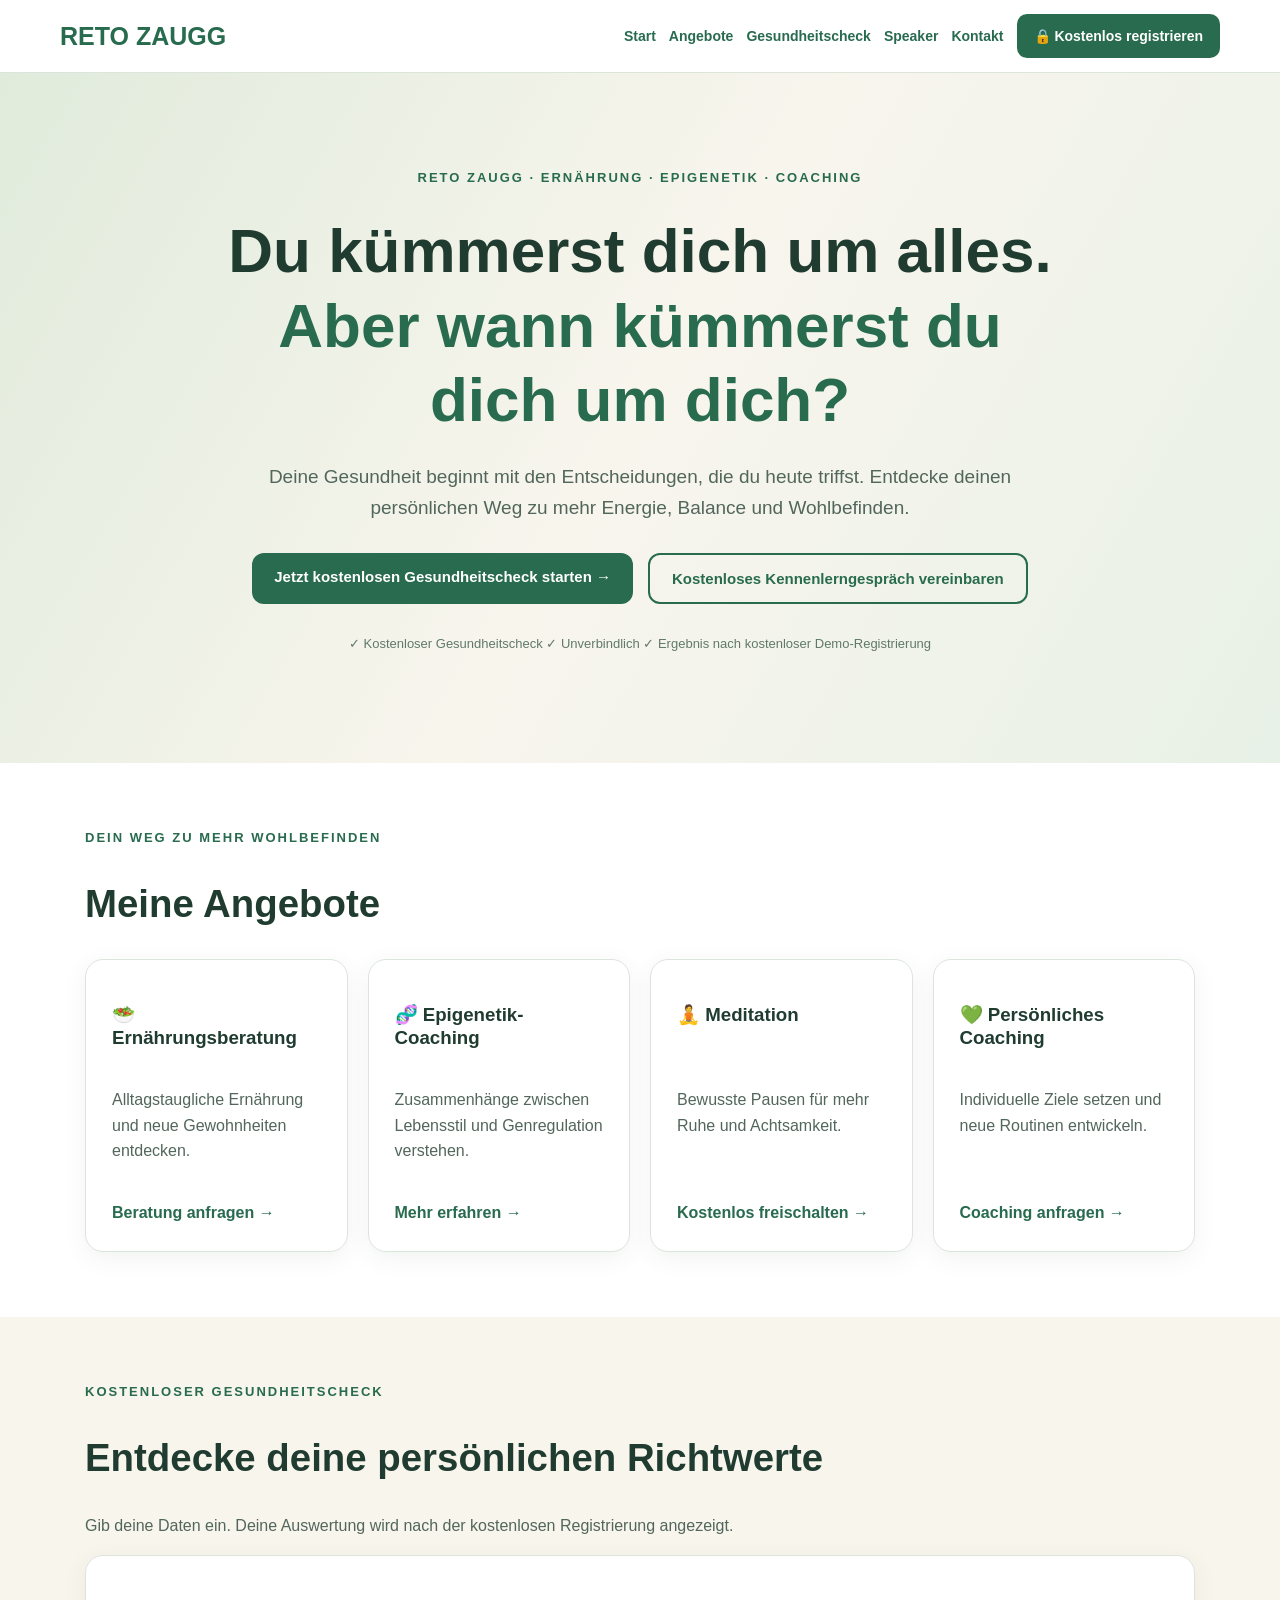
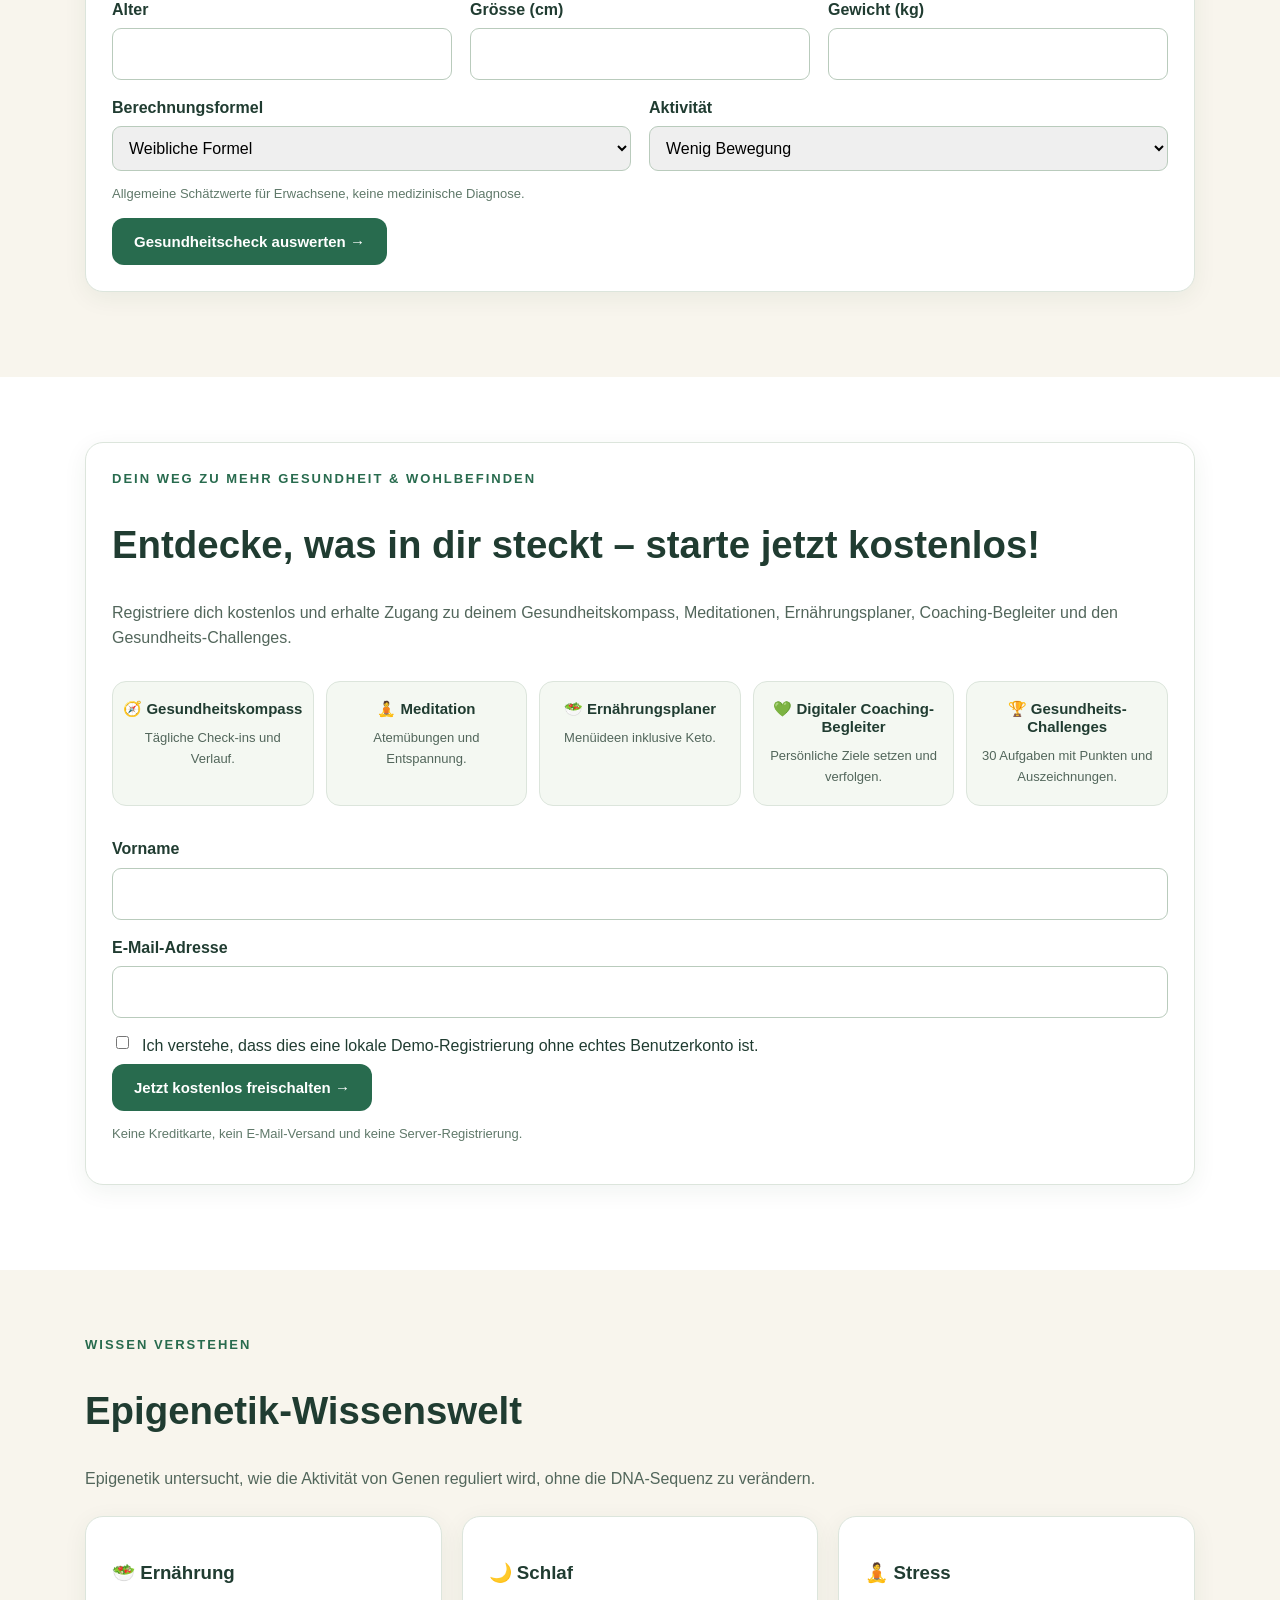
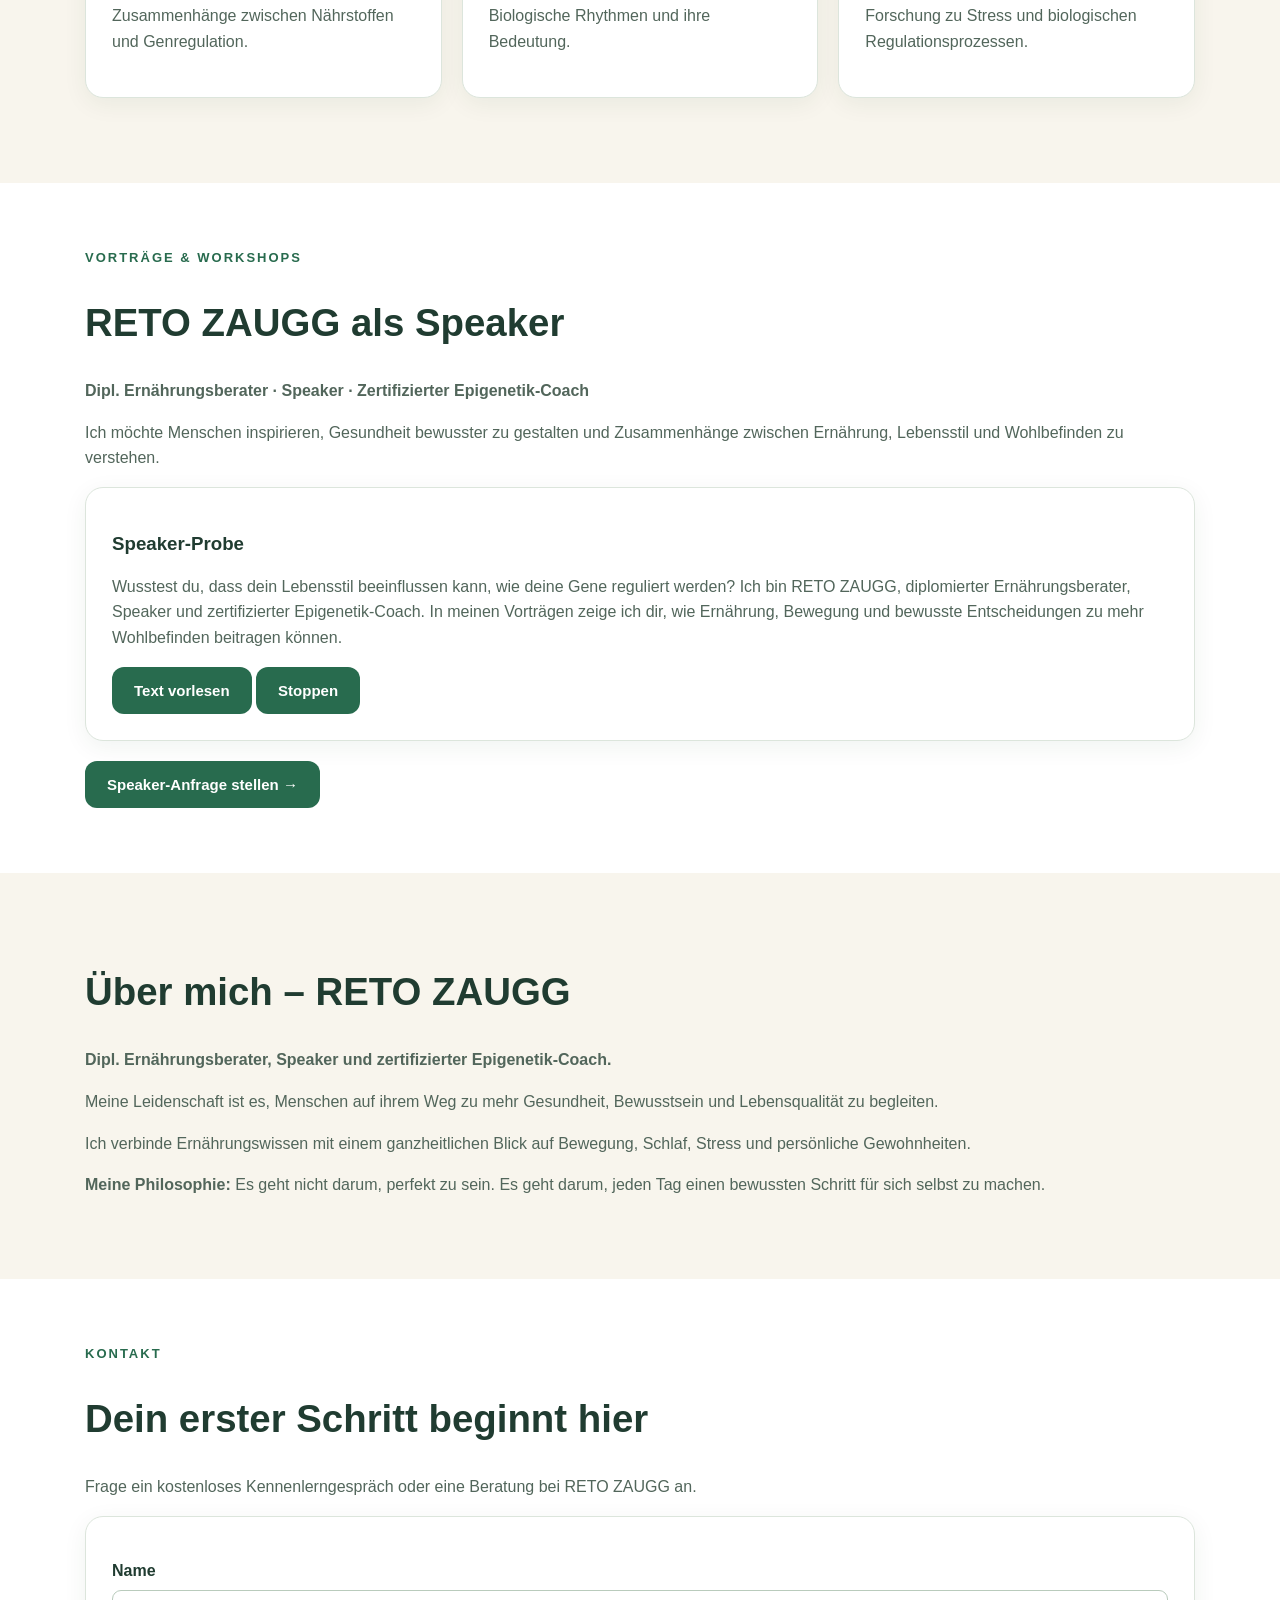
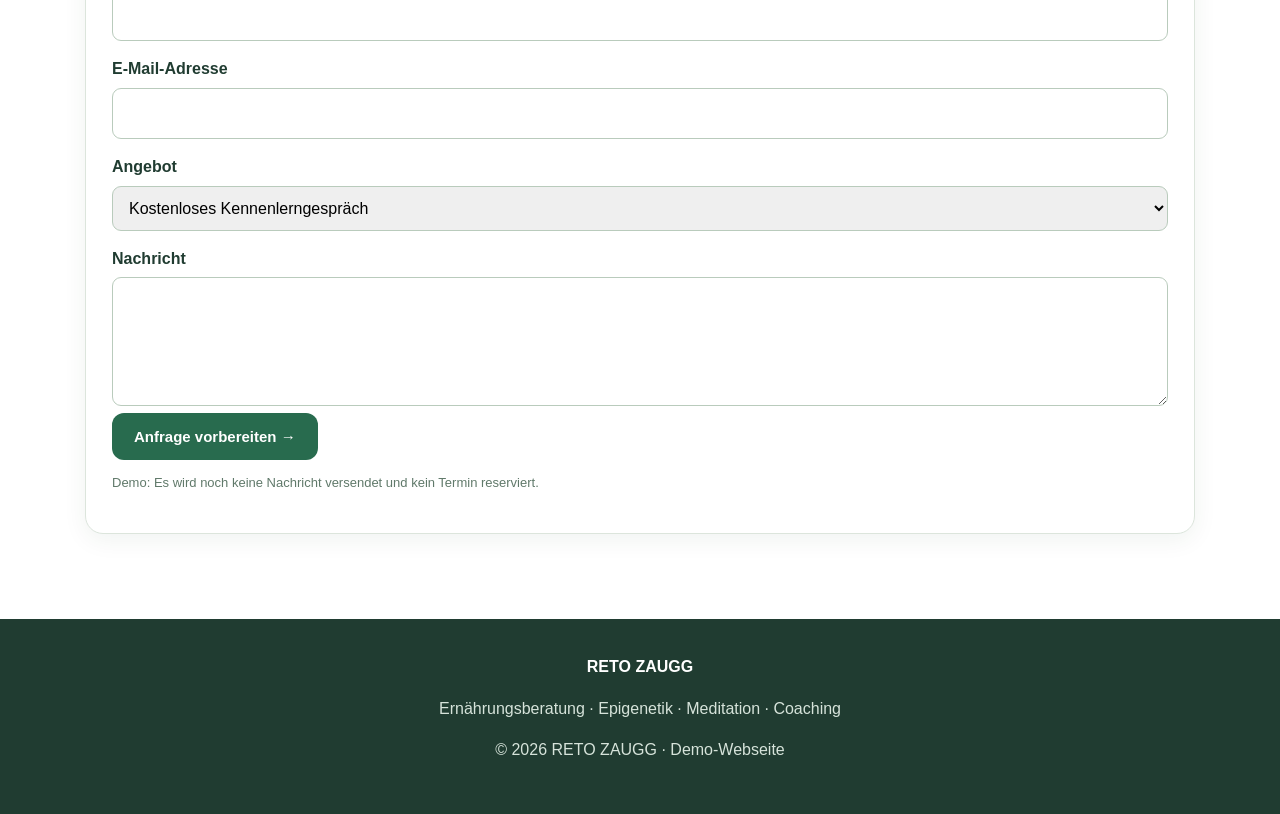
==== commit 644b2ec6: "Update fmt.Println message from 'Hello' to 'Goodbye'" ====
--- a/index.html
+++ b/index.html
@@ -4,1465 +4,1904 @@
 <head>
 <meta charset="UTF-8">
 <meta name="viewport" content="width=device-width,initial-scale=1">
+
 <title>RETO ZAUGG | Ernährung, Epigenetik & Coaching</title>
-<meta name="description" content="RETO ZAUGG – Ernährungsberatung, Epigenetik-Coaching, Meditation und persönlicher Lebenskompass.">
+<meta name="description" content="RETO ZAUGG – Ernährungsberatung, Epigenetik-Coaching, Meditation, Gesundheitskompass und persönliche Gesundheits-Challenges.">
 
 <style>
 :root{
- --green:#286b4e;
- --dark:#203c31;
- --cream:#f8f5ed;
- --sage:#e0ebdc;
- --text:#52665b;
- --line:#dce5dc;
-}
+  --green:#286b4e;
+  --dark:#203c31;
+  --cream:#f8f5ed;
+  --sage:#e0ebdc;
+  --text:#52665b;
+  --line:#dce5dc;
+}
+
 *{box-sizing:border-box}
 html{scroll-behavior:smooth}
+
 body{
- margin:0;
- font-family:Arial,Helvetica,sans-serif;
- color:var(--dark);
- line-height:1.6;
-}
+  margin:0;
+  font-family:Arial,Helvetica,sans-serif;
+  color:var(--dark);
+  line-height:1.6;
+}
+
 a{color:var(--green)}
 p{color:var(--text)}
 h1,h2,h3{line-height:1.2}
 h2{font-size:clamp(27px,3vw,40px)}
 section{scroll-margin-top:135px}
 .hidden{display:none!important}
+
 header{
- position:sticky;
- top:0;
- z-index:20;
- background:#ffffffef;
- border-bottom:1px solid var(--line);
-}
+  position:sticky;
+  top:0;
+  z-index:20;
+  background:#ffffffef;
+  border-bottom:1px solid var(--line);
+}
+
 nav{
- max-width:1200px;
- margin:auto;
- padding:14px 20px;
- display:flex;
- align-items:center;
- justify-content:space-between;
- gap:20px;
-}
+  max-width:1200px;
+  margin:auto;
+  padding:14px 20px;
+  display:flex;
+  align-items:center;
+  justify-content:space-between;
+  gap:20px;
+}
+
 .logo{
- font-size:25px;
- font-weight:900;
- text-decoration:none;
- white-space:nowrap;
-}
+  font-size:25px;
+  font-weight:900;
+  text-decoration:none;
+  white-space:nowrap;
+}
+
 .navlinks{
- display:flex;
- flex-wrap:wrap;
- align-items:center;
- gap:13px;
-}
+  display:flex;
+  flex-wrap:wrap;
+  align-items:center;
+  gap:13px;
+}
+
 .navlinks a{
- text-decoration:none;
- font-size:14px;
- font-weight:700;
-}
+  text-decoration:none;
+  font-size:14px;
+  font-weight:700;
+}
+
 .member-button{
- background:var(--green);
- color:white!important;
- border-radius:10px;
- padding:11px 17px;
-}
+  background:var(--green);
+  color:white!important;
+  border-radius:10px;
+  padding:11px 17px;
+}
+
 .container{
- max-width:1150px;
- margin:auto;
- padding:65px 20px;
-}
+  max-width:1150px;
+  margin:auto;
+  padding:65px 20px;
+}
+
 .soft{background:var(--cream)}
+
 .eyebrow{
- font-size:13px;
- font-weight:800;
- letter-spacing:2px;
- color:var(--green);
-}
+  font-size:13px;
+  font-weight:800;
+  letter-spacing:2px;
+  color:var(--green);
+}
+
 .hero{
- padding:95px 25px;
- text-align:center;
- background:linear-gradient(120deg,#e0ebdc,#f8f5ed,#e8f1e7);
-}
+  padding:95px 25px;
+  text-align:center;
+  background:linear-gradient(120deg,#e0ebdc,#f8f5ed,#e8f1e7);
+}
+
 .hero-inner{max-width:850px;margin:auto}
+
 .hero h1{
- font-size:clamp(35px,5vw,62px);
- margin:25px 0;
-}
-.hero h1 span{display:block;color:var(--green)}
+  font-size:clamp(35px,5vw,62px);
+  margin:25px 0;
+}
+
+.hero h1 span{
+  display:block;
+  color:var(--green);
+}
+
 .hero p{font-size:19px}
+
 .buttons{
- display:flex;
- justify-content:center;
- flex-wrap:wrap;
- gap:15px;
- margin:30px 0;
-}
+  display:flex;
+  justify-content:center;
+  flex-wrap:wrap;
+  gap:15px;
+  margin:30px 0;
+}
+
 .btn,button{
- display:inline-block;
- background:var(--green);
- color:white;
- padding:15px 22px;
- border:0;
- border-radius:12px;
- font:700 15px Arial,sans-serif;
- cursor:pointer;
- text-decoration:none;
-}
+  display:inline-block;
+  background:var(--green);
+  color:white;
+  padding:15px 22px;
+  border:0;
+  border-radius:12px;
+  font:700 15px Arial,sans-serif;
+  cursor:pointer;
+  text-decoration:none;
+}
+
 .btn:hover,button:hover{background:#1d503a}
+
 .btn-outline{
- background:transparent;
- color:var(--green);
- border:2px solid var(--green);
-}
+  background:transparent;
+  color:var(--green);
+  border:2px solid var(--green);
+}
+
 .btn-outline:hover{
- background:var(--sage);
- color:var(--green);
-}
-button:disabled{opacity:.5;cursor:not-allowed}
+  background:var(--sage);
+  color:var(--green);
+}
+
+button:disabled{
+  opacity:.5;
+  cursor:not-allowed;
+}
+
 .grid{
- display:grid;
- grid-template-columns:repeat(auto-fit,minmax(240px,1fr));
- gap:20px;
- margin-top:25px;
-}
+  display:grid;
+  grid-template-columns:repeat(auto-fit,minmax(240px,1fr));
+  gap:20px;
+  margin-top:25px;
+}
+
 .card{
- background:white;
- border:1px solid var(--line);
- padding:26px;
- border-radius:18px;
- margin-bottom:20px;
- box-shadow:0 6px 24px #173b2610;
-}
-
-/* ANGEBOTE: LINKS AUF EINER HÖHE */
-.angebote-grid{align-items:stretch}
+  background:white;
+  border:1px solid var(--line);
+  padding:26px;
+  border-radius:18px;
+  margin-bottom:20px;
+  box-shadow:0 6px 24px #173b2610;
+}
+
+/* ANGEBOTE – LINKS AUF GLEICHER HÖHE */
+
+.angebote-grid{
+  align-items:stretch;
+}
+
 .angebot-card{
- display:flex;
- flex-direction:column;
- height:100%;
- margin-bottom:0;
-}
-.angebot-card h3{min-height:48px}
+  display:flex;
+  flex-direction:column;
+  height:100%;
+  margin-bottom:0;
+}
+
+.angebot-card h3{
+  min-height:48px;
+}
+
 .angebot-card a{
- margin-top:auto;
- padding-top:20px;
- font-weight:700;
- text-decoration:none;
-}
-.angebot-card a:hover{text-decoration:underline}
+  margin-top:auto;
+  padding-top:20px;
+  font-weight:700;
+  text-decoration:none;
+}
+
+.angebot-card a:hover{
+  text-decoration:underline;
+}
+
+/* FORMULARE */
 
 label{
- display:block;
- font-weight:700;
- margin:15px 0 6px;
-}
+  display:block;
+  font-weight:700;
+  margin:15px 0 6px;
+}
+
 input,select,textarea{
- width:100%;
- padding:12px;
- font:inherit;
- border:1px solid #b9cbbc;
- border-radius:9px;
-}
+  width:100%;
+  padding:12px;
+  font:inherit;
+  border:1px solid #b9cbbc;
+  border-radius:9px;
+}
+
 input[type=range]{padding:0}
 input[type=checkbox]{width:auto}
+
 .check{
- display:flex;
- gap:10px;
- align-items:flex-start;
- font-weight:400;
-}
+  display:flex;
+  gap:10px;
+  align-items:flex-start;
+  font-weight:400;
+}
+
 .row{
- display:flex;
- gap:18px;
- flex-wrap:wrap;
-}
-.row>div{flex:1;min-width:180px}
+  display:flex;
+  gap:18px;
+  flex-wrap:wrap;
+}
+
+.row>div{
+  flex:1;
+  min-width:180px;
+}
+
 .result{
- background:var(--sage);
- padding:22px;
- border-radius:14px;
- margin:20px 0;
-}
-.small{font-size:13px!important;color:#60796a}
+  background:var(--sage);
+  padding:22px;
+  border-radius:14px;
+  margin:20px 0;
+}
+
+.small{
+  font-size:13px!important;
+  color:#60796a;
+}
+
 .bar{
- height:14px;
- background:#dce7de;
- border-radius:20px;
- overflow:hidden;
-}
+  height:14px;
+  background:#dce7de;
+  border-radius:20px;
+  overflow:hidden;
+}
+
 .bar-fill{
- height:100%;
- width:0;
- background:var(--green);
- transition:width .3s;
-}
+  height:100%;
+  width:0;
+  background:var(--green);
+  transition:width .3s;
+}
+
 .notice{
- background:#edf5ec;
- padding:20px;
- border-left:4px solid var(--green);
-}
-
-/* MITGLIEDERVORTEILE */
+  background:#edf5ec;
+  padding:20px;
+  border-left:4px solid var(--green);
+}
+
+/* MITGLIEDERVORTEILE – 5 SPALTEN */
+
 .member-features{
- display:grid;
- grid-template-columns:repeat(5,minmax(0,1fr));
- gap:12px;
- margin:30px 0;
-}
+  display:grid;
+  grid-template-columns:repeat(5,minmax(0,1fr));
+  gap:12px;
+  margin:30px 0;
+}
+
 .member-feature{
- text-align:center;
- background:#f4f8f2;
- border:1px solid var(--line);
- border-radius:14px;
- padding:18px 10px;
- min-width:0;
-}
+  text-align:center;
+  background:#f4f8f2;
+  border:1px solid var(--line);
+  border-radius:14px;
+  padding:18px 10px;
+  min-width:0;
+}
+
 .member-feature h3{
- font-size:15px;
- margin:0 0 10px;
- overflow-wrap:anywhere;
-}
-.member-feature p{font-size:13px;margin:0}
-
-/* CHALLENGES */
+  font-size:15px;
+  margin:0 0 10px;
+  overflow-wrap:anywhere;
+}
+
+.member-feature p{
+  font-size:13px;
+  margin:0;
+}
+
+/* GESUNDHEITS-CHALLENGES */
+
 .challenge-stats{
- display:grid;
- grid-template-columns:repeat(3,minmax(0,1fr));
- gap:12px;
- margin:20px 0;
-}
+  display:grid;
+  grid-template-columns:repeat(3,minmax(0,1fr));
+  gap:12px;
+  margin:20px 0;
+}
+
 .stat{
- background:#f4f8f2;
- border:1px solid var(--line);
- border-radius:12px;
- padding:18px 10px;
- text-align:center;
-}
+  background:#f4f8f2;
+  border:1px solid var(--line);
+  border-radius:12px;
+  padding:18px 10px;
+  text-align:center;
+}
+
 .stat strong{
- display:block;
- font-size:26px;
- color:var(--green);
-}
-.stat span{font-size:13px;color:var(--text)}
+  display:block;
+  font-size:26px;
+  color:var(--green);
+}
+
+.stat span{
+  font-size:13px;
+  color:var(--text);
+}
+
 .challenge-days{
- display:grid;
- grid-template-columns:repeat(10,minmax(0,1fr));
- gap:8px;
- margin:20px 0;
-}
+  display:grid;
+  grid-template-columns:repeat(10,minmax(0,1fr));
+  gap:8px;
+  margin:20px 0;
+}
+
 .challenge-day{
- aspect-ratio:1;
- display:flex;
- align-items:center;
- justify-content:center;
- background:#edf1ec;
- border:1px solid var(--line);
- border-radius:9px;
- font-weight:700;
- font-size:13px;
-}
+  aspect-ratio:1;
+  display:flex;
+  align-items:center;
+  justify-content:center;
+  background:#edf1ec;
+  border:1px solid var(--line);
+  border-radius:9px;
+  font-weight:700;
+  font-size:13px;
+}
+
 .challenge-day.done{
- background:var(--green);
- color:white;
-}
+  background:var(--green);
+  color:white;
+}
+
 .challenge-day.current{
- border:2px solid var(--green);
-}
+  border:2px solid var(--green);
+}
+
 .awards{
- display:grid;
- grid-template-columns:repeat(3,minmax(0,1fr));
- gap:12px;
-}
+  display:grid;
+  grid-template-columns:repeat(3,minmax(0,1fr));
+  gap:12px;
+}
+
 .award{
- text-align:center;
- padding:18px 10px;
- background:#f4f8f2;
- border-radius:12px;
- border:1px solid var(--line);
- opacity:.45;
-}
+  text-align:center;
+  padding:18px 10px;
+  background:#f4f8f2;
+  border-radius:12px;
+  border:1px solid var(--line);
+  opacity:.45;
+}
+
 .award.unlocked{opacity:1}
 .award strong{display:block}
 .award span{font-size:13px;color:var(--text)}
 
 footer{
- background:var(--dark);
- padding:35px 20px;
- text-align:center;
- color:white;
-}
+  background:var(--dark);
+  padding:35px 20px;
+  text-align:center;
+  color:white;
+}
+
 footer p{color:#d6e3da}
 
+/* RESPONSIVE */
+
 @media(max-width:900px){
- .member-features{
-  grid-template-columns:repeat(2,minmax(0,1fr));
- }
- .challenge-days{
-  grid-template-columns:repeat(6,minmax(0,1fr));
- }
-}
+  .member-features{
+    grid-template-columns:repeat(2,minmax(0,1fr));
+  }
+  .challenge-days{
+    grid-template-columns:repeat(6,minmax(0,1fr));
+  }
+}
+
 @media(max-width:800px){
- nav{flex-direction:column;align-items:flex-start}
- .navlinks{gap:10px}
- .hero{padding:65px 20px}
- .hero p{font-size:16px}
- .container{padding:45px 18px}
- .buttons{flex-direction:column}
- .buttons .btn{width:100%}
-}
+  nav{
+    flex-direction:column;
+    align-items:flex-start;
+  }
+  .navlinks{gap:10px}
+  .hero{padding:65px 20px}
+  .hero p{font-size:16px}
+  .container{padding:45px 18px}
+  .buttons{flex-direction:column}
+  .buttons .btn{width:100%}
+}
+
 @media(max-width:500px){
- .member-features{grid-template-columns:1fr}
- .challenge-days{
-  grid-template-columns:repeat(5,minmax(0,1fr));
- }
- .challenge-stats{gap:6px}
- .stat strong{font-size:20px}
- .awards{grid-template-columns:1fr}
+  .member-features{
+    grid-template-columns:1fr;
+  }
+  .challenge-days{
+    grid-template-columns:repeat(5,minmax(0,1fr));
+  }
+  .challenge-stats{gap:6px}
+  .stat strong{font-size:20px}
+  .awards{grid-template-columns:1fr}
 }
 </style>
 </head>
 
 <body>
 
+<!-- NAVIGATION -->
+
 <header>
 <nav>
- <a href="#start" class="logo">RETO ZAUGG</a>
- <div class="navlinks">
-  <a href="#start">Start</a>
-  <a href="#angebote">Angebote</a>
-  <a href="#rechner">Gesundheitscheck</a>
-  <a href="#kompass" class="member-nav hidden">Lebenskompass</a>
-  <a href="#meditation" class="member-nav hidden">Meditation</a>
-  <a href="#ernaehrung" class="member-nav hidden">Ernährung</a>
-  <a href="#coaching" class="member-nav hidden">Coaching</a>
-  <a href="#challenges" class="member-nav hidden">Challenges</a>
-  <a href="#speaker">Speaker</a>
-  <a href="#buchung">Kontakt</a>
-  <a href="#mitgliedschaft" id="memberNavButton" class="member-button">
-   🔒 Kostenlos registrieren
-  </a>
- </div>
+  <a href="#start" class="logo">RETO ZAUGG</a>
+
+  <div class="navlinks">
+    <a href="#start">Start</a>
+    <a href="#angebote">Angebote</a>
+    <a href="#rechner">Gesundheitscheck</a>
+
+    <a href="#kompass" class="member-nav hidden">Gesundheitskompass</a>
+    <a href="#meditation" class="member-nav hidden">Meditation</a>
+    <a href="#ernaehrung" class="member-nav hidden">Ernährung</a>
+    <a href="#coaching" class="member-nav hidden">Coaching</a>
+    <a href="#challenges" class="member-nav hidden">Challenges</a>
+
+    <a href="#speaker">Speaker</a>
+    <a href="#buchung">Kontakt</a>
+
+    <a href="#mitgliedschaft" id="memberNavButton" class="member-button">
+      🔒 Kostenlos registrieren
+    </a>
+  </div>
 </nav>
 </header>
 
 <main>
 
-<!-- START -->
+<!-- STARTSEITE -->
+
 <section id="start" class="hero">
- <div class="hero-inner">
-  <div class="eyebrow">
-   RETO ZAUGG · ERNÄHRUNG · EPIGENETIK · COACHING
+  <div class="hero-inner">
+
+    <div class="eyebrow">
+      RETO ZAUGG · ERNÄHRUNG · EPIGENETIK · COACHING
+    </div>
+
+    <h1>
+      Du kümmerst dich um alles.
+      <span>Aber wann kümmerst du dich um dich?</span>
+    </h1>
+
+    <p>
+      Deine Gesundheit beginnt mit den Entscheidungen,
+      die du heute triffst. Entdecke deinen persönlichen
+      Weg zu mehr Energie, Balance und Wohlbefinden.
+    </p>
+
+    <div class="buttons">
+      <a href="#rechner" class="btn">
+        Jetzt kostenlosen Gesundheitscheck starten →
+      </a>
+
+      <a href="#buchung" class="btn btn-outline">
+        Kostenloses Kennenlerngespräch vereinbaren
+      </a>
+    </div>
+
+    <p class="small">
+      ✓ Kostenloser Gesundheitscheck
+      ✓ Unverbindlich
+      ✓ Ergebnis nach kostenloser Demo-Registrierung
+    </p>
+
   </div>
-  <h1>
-   Du kümmerst dich um alles.
-   <span>Aber wann kümmerst du dich um dich?</span>
-  </h1>
+</section>
+
+<!-- MEINE ANGEBOTE -->
+
+<section id="angebote" class="container">
+
+  <div class="eyebrow">DEIN WEG ZU MEHR WOHLBEFINDEN</div>
+  <h2>Meine Angebote</h2>
+
+  <div class="grid angebote-grid">
+
+    <article class="card angebot-card">
+      <h3>🥗 Ernährungsberatung</h3>
+      <p>
+        Alltagstaugliche Ernährung und neue
+        Gewohnheiten entdecken.
+      </p>
+      <a href="#buchung">Beratung anfragen →</a>
+    </article>
+
+    <article class="card angebot-card">
+      <h3>🧬 Epigenetik-Coaching</h3>
+      <p>
+        Zusammenhänge zwischen Lebensstil
+        und Genregulation verstehen.
+      </p>
+      <a href="#epigenetik">Mehr erfahren →</a>
+    </article>
+
+    <article class="card angebot-card">
+      <h3>🧘 Meditation</h3>
+      <p>
+        Bewusste Pausen für mehr Ruhe
+        und Achtsamkeit.
+      </p>
+      <a href="#mitgliedschaft">Kostenlos freischalten →</a>
+    </article>
+
+    <article class="card angebot-card">
+      <h3>💚 Persönliches Coaching</h3>
+      <p>
+        Individuelle Ziele setzen und neue
+        Routinen entwickeln.
+      </p>
+      <a href="#buchung">Coaching anfragen →</a>
+    </article>
+
+  </div>
+</section>
+
+<!-- GESUNDHEITSCHECK -->
+
+<section id="rechner" class="soft">
+<div class="container">
+
+  <div class="eyebrow">KOSTENLOSER GESUNDHEITSCHECK</div>
+
+  <h2>Entdecke deine persönlichen Richtwerte</h2>
+
   <p>
-   Deine Gesundheit beginnt mit den Entscheidungen,
-   die du heute triffst. Entdecke deinen persönlichen
-   Weg zu mehr Energie, Balance und Wohlbefinden.
+    Gib deine Daten ein. Deine Auswertung wird
+    nach der kostenlosen Registrierung angezeigt.
   </p>
-  <div class="buttons">
-   <a href="#rechner" class="btn">
-    Jetzt kostenlosen Gesundheitscheck starten →
-   </a>
-   <a href="#buchung" class="btn btn-outline">
-    Kostenloses Kennenlerngespräch vereinbaren
-   </a>
+
+  <form id="healthForm" class="card">
+
+    <div class="row">
+      <div>
+        <label for="age">Alter</label>
+        <input id="age" type="number" min="18" max="120" required>
+      </div>
+
+      <div>
+        <label for="height">Grösse (cm)</label>
+        <input id="height" type="number" min="100" max="250" required>
+      </div>
+
+      <div>
+        <label for="weight">Gewicht (kg)</label>
+        <input id="weight" type="number" min="25" max="350" step="0.1" required>
+      </div>
+    </div>
+
+    <div class="row">
+      <div>
+        <label for="sex">Berechnungsformel</label>
+        <select id="sex">
+          <option value="female">Weibliche Formel</option>
+          <option value="male">Männliche Formel</option>
+        </select>
+      </div>
+
+      <div>
+        <label for="activity">Aktivität</label>
+        <select id="activity">
+          <option value="1.2">Wenig Bewegung</option>
+          <option value="1.375">Leicht aktiv</option>
+          <option value="1.55">Mässig aktiv</option>
+          <option value="1.725">Sehr aktiv</option>
+        </select>
+      </div>
+    </div>
+
+    <p class="small">
+      Allgemeine Schätzwerte für Erwachsene,
+      keine medizinische Diagnose.
+    </p>
+
+    <button type="submit">
+      Gesundheitscheck auswerten →
+    </button>
+  </form>
+
+  <div id="healthGate" class="notice hidden">
+    <h3>🔒 Deine Auswertung ist bereit</h3>
+    <p>Registriere dich kostenlos, um dein Ergebnis zu sehen.</p>
+    <a href="#mitgliedschaft" class="btn">
+      Jetzt kostenlos registrieren →
+    </a>
   </div>
-  <p class="small">
-   ✓ Kostenloser Gesundheitscheck
-   ✓ Unverbindlich
-   ✓ Ergebnis nach kostenloser Demo-Registrierung
+
+  <div id="healthResult" class="result hidden" aria-live="polite">
+    <h3>Deine persönliche Auswertung</h3>
+    <div id="healthValues"></div>
+    <a href="#kompass" class="btn">
+      Zu deinem Gesundheitskompass →
+    </a>
+  </div>
+
+</div>
+</section>
+
+<!-- MITGLIEDERBEREICH -->
+
+<section id="mitgliedschaft" class="container">
+
+  <div id="memberGate" class="card">
+
+    <div class="eyebrow">
+      DEIN WEG ZU MEHR GESUNDHEIT &amp; WOHLBEFINDEN
+    </div>
+
+    <h2>
+      Entdecke, was in dir steckt – starte jetzt kostenlos!
+    </h2>
+
+    <p>
+      Registriere dich kostenlos und erhalte Zugang zu
+      deinem Gesundheitskompass, Meditationen,
+      Ernährungsplaner, Coaching-Begleiter
+      und den Gesundheits-Challenges.
+    </p>
+
+    <div class="member-features">
+
+      <div class="member-feature">
+        <h3>🧭 Gesundheitskompass</h3>
+        <p>Tägliche Check-ins und Verlauf.</p>
+      </div>
+
+      <div class="member-feature">
+        <h3>🧘 Meditation</h3>
+        <p>Atemübungen und Entspannung.</p>
+      </div>
+
+      <div class="member-feature">
+        <h3>🥗 Ernährungsplaner</h3>
+        <p>Menüideen inklusive Keto.</p>
+      </div>
+
+      <div class="member-feature">
+        <h3>💚 Digitaler Coaching-Begleiter</h3>
+        <p>Persönliche Ziele setzen und verfolgen.</p>
+      </div>
+
+      <div class="member-feature">
+        <h3>🏆 Gesundheits-Challenges</h3>
+        <p>30 Aufgaben mit Punkten und Auszeichnungen.</p>
+      </div>
+
+    </div>
+
+    <form id="memberForm">
+
+      <label for="memberName">Vorname</label>
+      <input id="memberName" maxlength="80" required>
+
+      <label for="memberEmail">E-Mail-Adresse</label>
+      <input id="memberEmail" type="email" required>
+
+      <label class="check">
+        <input type="checkbox" required>
+        Ich verstehe, dass dies eine lokale
+        Demo-Registrierung ohne echtes Benutzerkonto ist.
+      </label>
+
+      <button type="submit">
+        Jetzt kostenlos freischalten →
+      </button>
+    </form>
+
+    <p class="small">
+      Keine Kreditkarte, kein E-Mail-Versand
+      und keine Server-Registrierung.
+    </p>
+  </div>
+
+  <div id="memberWelcome" class="result hidden">
+
+    <h2 id="welcomeTitle">Willkommen!</h2>
+
+    <p>
+      Deine Funktionen sind in diesem Browser freigeschaltet.
+    </p>
+
+    <div class="buttons">
+      <a href="#kompass" class="btn">🧭 Gesundheitskompass</a>
+      <a href="#meditation" class="btn">🧘 Meditation</a>
+      <a href="#ernaehrung" class="btn">🥗 Ernährungsplaner</a>
+      <a href="#coaching" class="btn">💚 Coaching-Begleiter</a>
+      <a href="#challenges" class="btn">🏆 Gesundheits-Challenges</a>
+    </div>
+
+    <button type="button" id="logoutButton">
+      Demo-Zugang zurücksetzen
+    </button>
+  </div>
+
+</section>
+
+<!-- DEIN GESUNDHEITSKOMPASS -->
+
+<section id="kompass" class="container member-only hidden">
+
+  <div class="eyebrow">DEIN TÄGLICHER BEGLEITER</div>
+
+  <h2>Dein Gesundheitskompass</h2>
+
+  <p>
+    Entdecke, wie es dir heute geht.
+    Behalte deine Energie, deinen Schlaf,
+    deine Bewegung und dein Wohlbefinden im Blick.
   </p>
- </div>
+
+  <form id="compassForm" class="card">
+
+    <label for="energy">
+      Energie: <output id="energyOut">5</output>/10
+    </label>
+    <input id="energy" type="range" min="1" max="10" value="5">
+
+    <label for="stress">
+      Stress: <output id="stressOut">5</output>/10
+    </label>
+    <input id="stress" type="range" min="1" max="10" value="5">
+
+    <label for="mood">
+      Stimmung: <output id="moodOut">5</output>/10
+    </label>
+    <input id="mood" type="range" min="1" max="10" value="5">
+
+    <label for="sleep">Schlafdauer (Stunden)</label>
+    <input id="sleep" type="number" min="0" max="24" step="0.5" value="7" required>
+
+    <label for="movement">Bewegung (Minuten)</label>
+    <input id="movement" type="number" min="0" max="1440" value="20" required>
+
+    <label for="notes">Persönliche Notiz</label>
+    <textarea id="notes" rows="3"></textarea>
+
+    <button type="submit">
+      Heutigen Check-in speichern
+    </button>
+  </form>
+
+  <div id="dailyTip" class="result hidden" aria-live="polite"></div>
+
+  <div class="card">
+    <h3>Dein Verlauf</h3>
+
+    <p id="progressText">
+      Noch keine Check-ins vorhanden.
+    </p>
+
+    <div class="bar">
+      <div id="progressBar" class="bar-fill"></div>
+    </div>
+
+    <div id="history"></div>
+
+    <button type="button" id="clearCompass">
+      Verlauf löschen
+    </button>
+  </div>
+
 </section>
 
-<!-- ANGEBOTE -->
-<section id="angebote" class="container">
- <div class="eyebrow">DEIN WEG ZU MEHR WOHLBEFINDEN</div>
- <h2>Meine Angebote</h2>
-
- <div class="grid angebote-grid">
-  <article class="card angebot-card">
-   <h3>🥗 Ernährungsberatung</h3>
-   <p>Alltagstaugliche Ernährung und neue Gewohnheiten entdecken.</p>
-   <a href="#buchung">Beratung anfragen →</a>
-  </article>
-
-  <article class="card angebot-card">
-   <h3>🧬 Epigenetik-Coaching</h3>
-   <p>Zusammenhänge zwischen Lebensstil und Genregulation verstehen.</p>
-   <a href="#epigenetik">Mehr erfahren →</a>
-  </article>
-
-  <article class="card angebot-card">
-   <h3>🧘 Meditation</h3>
-   <p>Bewusste Pausen für mehr Ruhe und Achtsamkeit.</p>
-   <a href="#mitgliedschaft">Kostenlos freischalten →</a>
-  </article>
-
-  <article class="card angebot-card">
-   <h3>💚 Persönliches Coaching</h3>
-   <p>Individuelle Ziele setzen und neue Routinen entwickeln.</p>
-   <a href="#buchung">Coaching anfragen →</a>
-  </article>
- </div>
-</section>
-
-<!-- GESUNDHEITSCHECK -->
-<section id="rechner" class="soft">
- <div class="container">
-  <div class="eyebrow">KOSTENLOSER GESUNDHEITSCHECK</div>
-  <h2>Entdecke deine persönlichen Richtwerte</h2>
-  <p>
-   Gib deine Daten ein. Deine Auswertung wird nach
-   der kostenlosen Registrierung angezeigt.
-  </p>
-
-  <form id="healthForm" class="card">
-   <div class="row">
-    <div>
-     <label for="age">Alter</label>
-     <input id="age" type="number" min="18" max="120" required>
-    </div>
-    <div>
-     <label for="height">Grösse (cm)</label>
-     <input id="height" type="number" min="100" max="250" required>
-    </div>
-    <div>
-     <label for="weight">Gewicht (kg)</label>
-     <input id="weight" type="number" min="25" max="350" step="0.1" required>
-    </div>
-   </div>
-
-   <div class="row">
-    <div>
-     <label for="sex">Berechnungsformel</label>
-     <select id="sex">
-      <option value="female">Weibliche Formel</option>
-      <option value="male">Männliche Formel</option>
-     </select>
-    </div>
-    <div>
-     <label for="activity">Aktivität</label>
-     <select id="activity">
-      <option value="1.2">Wenig Bewegung</option>
-      <option value="1.375">Leicht aktiv</option>
-      <option value="1.55">Mässig aktiv</option>
-      <option value="1.725">Sehr aktiv</option>
-     </select>
-    </div>
-   </div>
-
-   <p class="small">
-    Allgemeine Schätzwerte für Erwachsene,
-    keine medizinische Diagnose.
-   </p>
-   <button type="submit">Gesundheitscheck auswerten →</button>
-  </form>
-
-  <div id="healthGate" class="notice hidden">
-   <h3>🔒 Deine Auswertung ist bereit</h3>
-   <p>Registriere dich kostenlos, um dein Ergebnis zu sehen.</p>
-   <a href="#mitgliedschaft" class="btn">
-    Jetzt kostenlos registrieren →
-   </a>
-  </div>
-
-  <div id="healthResult" class="result hidden" aria-live="polite">
-   <h3>Deine persönliche Auswertung</h3>
-   <div id="healthValues"></div>
-   <a href="#kompass" class="btn">
-    Zum RETO ZAUGG Lebenskompass →
-   </a>
-  </div>
- </div>
-</section>
-
-<!-- REGISTRIERUNG -->
-<section id="mitgliedschaft" class="container">
- <div id="memberGate" class="card">
-  <div class="eyebrow">
-   DEIN WEG ZU MEHR GESUNDHEIT &amp; WOHLBEFINDEN
-  </div>
-  <h2>Entdecke, was in dir steckt – starte jetzt kostenlos!</h2>
-  <p>
-   Registriere dich kostenlos und erhalte Zugang zu deinem
-   RETO ZAUGG Lebenskompass, Meditationen, Ernährungsplaner,
-   Coaching-Begleiter und den 30-Tage-Challenges.
-  </p>
-
-  <div class="member-features">
-   <div class="member-feature">
-    <h3>🧭 Lebenskompass</h3>
-    <p>Tägliche Check-ins und Verlauf.</p>
-   </div>
-   <div class="member-feature">
-    <h3>🧘 Meditation</h3>
-    <p>Atemübungen und Entspannung.</p>
-   </div>
-   <div class="member-feature">
-    <h3>🥗 Ernährungsplaner</h3>
-    <p>Menüideen inklusive Keto.</p>
-   </div>
-   <div class="member-feature">
-    <h3>💚 Digitaler Coaching-Begleiter</h3>
-    <p>Persönliche Ziele setzen und verfolgen.</p>
-   </div>
-   <div class="member-feature">
-    <h3>🏆 RETO ZAUGG Challenges</h3>
-    <p>30 Aufgaben mit Punkten und Auszeichnungen.</p>
-   </div>
-  </div>
-
-  <form id="memberForm">
-   <label for="memberName">Vorname</label>
-   <input id="memberName" maxlength="80" required>
-
-   <label for="memberEmail">E-Mail-Adresse</label>
-   <input id="memberEmail" type="email" required>
-
-   <label class="check">
-    <input type="checkbox" required>
-    Ich verstehe, dass dies eine lokale
-    Demo-Registrierung ohne echtes Benutzerkonto ist.
-   </label>
-
-   <button type="submit">Jetzt kostenlos freischalten →</button>
-  </form>
-
-  <p class="small">
-   Keine Kreditkarte, kein E-Mail-Versand und keine Server-Registrierung.
-  </p>
- </div>
-
- <div id="memberWelcome" class="result hidden">
-  <h2 id="welcomeTitle">Willkommen!</h2>
-  <p>Deine Funktionen sind in diesem Browser freigeschaltet.</p>
-  <div class="buttons">
-   <a href="#kompass" class="btn">🧭 Lebenskompass</a>
-   <a href="#meditation" class="btn">🧘 Meditation</a>
-   <a href="#ernaehrung" class="btn">🥗 Ernährungsplaner</a>
-   <a href="#coaching" class="btn">💚 Coaching-Begleiter</a>
-   <a href="#challenges" class="btn">🏆 Challenges</a>
-  </div>
-  <button type="button" id="logoutButton">
-   Demo-Zugang zurücksetzen
-  </button>
- </div>
-</section>
-
-<!-- LEBENSKOMPASS -->
-<section id="kompass" class="container member-only hidden">
- <div class="eyebrow">DEIN TÄGLICHER BEGLEITER</div>
- <h2>RETO ZAUGG Lebenskompass</h2>
- <p>Wie geht es dir heute? Halte deine Werte fest und beobachte deinen Verlauf.</p>
-
- <form id="compassForm" class="card">
-  <label for="energy">Energie: <output id="energyOut">5</output>/10</label>
-  <input id="energy" type="range" min="1" max="10" value="5">
-
-  <label for="stress">Stress: <output id="stressOut">5</output>/10</label>
-  <input id="stress" type="range" min="1" max="10" value="5">
-
-  <label for="mood">Stimmung: <output id="moodOut">5</output>/10</label>
-  <input id="mood" type="range" min="1" max="10" value="5">
-
-  <label for="sleep">Schlafdauer (Stunden)</label>
-  <input id="sleep" type="number" min="0" max="24" step="0.5" value="7" required>
-
-  <label for="movement">Bewegung (Minuten)</label>
-  <input id="movement" type="number" min="0" max="1440" value="20" required>
-
-  <label for="notes">Persönliche Notiz</label>
-  <textarea id="notes" rows="3"></textarea>
-
-  <button type="submit">Heutigen Check-in speichern</button>
- </form>
-
- <div id="dailyTip" class="result hidden" aria-live="polite"></div>
-
- <div class="card">
-  <h3>Dein Verlauf</h3>
-  <p id="progressText">Noch keine Check-ins vorhanden.</p>
-  <div class="bar">
-   <div id="progressBar" class="bar-fill"></div>
-  </div>
-  <div id="history"></div>
-  <button type="button" id="clearCompass">Verlauf löschen</button>
- </div>
-</section>
-
 <!-- MEDITATION -->
+
 <section id="meditation" class="soft member-only hidden">
- <div class="container">
+<div class="container">
+
   <div class="eyebrow">RETO ZAUGG MITGLIEDERBEREICH</div>
   <h2>Meditation &amp; Achtsamkeit</h2>
+
   <p>Gönne dir einen bewussten Moment der Ruhe.</p>
 
   <div class="grid">
-   <div class="card">
-    <h3>🌿 Ruhiger Atem</h3>
-    <p>Eine kurze Atemübung über 60 Sekunden.</p>
-    <button type="button" id="breathButton">Atemübung starten</button>
-    <div id="breathText" class="result hidden" aria-live="polite"></div>
-   </div>
-
-   <div class="card">
-    <h3>🌙 Abendruhe</h3>
-    <p>Ein Impuls zum bewussten Abschalten.</p>
-    <button type="button" id="eveningButton">
-     Abendimpuls anzeigen
+
+    <div class="card">
+      <h3>🌿 Ruhiger Atem</h3>
+      <p>Eine kurze Atemübung über 60 Sekunden.</p>
+
+      <button type="button" id="breathButton">
+        Atemübung starten
+      </button>
+
+      <div id="breathText" class="result hidden" aria-live="polite"></div>
+    </div>
+
+    <div class="card">
+      <h3>🌙 Abendruhe</h3>
+      <p>Ein Impuls zum bewussten Abschalten.</p>
+
+      <button type="button" id="eveningButton">
+        Abendimpuls anzeigen
+      </button>
+
+      <div id="eveningText" class="result hidden"></div>
+    </div>
+
+  </div>
+
+</div>
+</section>
+
+<!-- ERNÄHRUNGSPLANER -->
+
+<section id="ernaehrung" class="container member-only hidden">
+
+  <div class="eyebrow">RETO ZAUGG MITGLIEDERBEREICH</div>
+  <h2>Intelligenter Ernährungsplaner</h2>
+
+  <p>
+    Entdecke Menüideen passend zu deiner Ernährungsform.
+  </p>
+
+  <div class="card">
+
+    <label for="diet">Ernährungsform</label>
+
+    <select id="diet">
+      <option value="balanced">Ausgewogen</option>
+      <option value="vegetarian">Vegetarisch</option>
+      <option value="vegan">Vegan</option>
+      <option value="keto">Keto</option>
+    </select>
+
+    <button type="button" id="mealButton">
+      Menüideen erstellen
     </button>
-    <div id="eveningText" class="result hidden"></div>
-   </div>
+
+    <div id="mealResult" class="result hidden"></div>
   </div>
- </div>
+
+  <p class="small">
+    Die Menüideen berücksichtigen keine individuellen
+    Allergien oder Erkrankungen.
+  </p>
+
 </section>
 
-<!-- ERNÄHRUNGSPLANER -->
-<section id="ernaehrung" class="container member-only hidden">
- <div class="eyebrow">RETO ZAUGG MITGLIEDERBEREICH</div>
- <h2>Intelligenter Ernährungsplaner</h2>
- <p>Entdecke Menüideen passend zu deiner Ernährungsform.</p>
-
- <div class="card">
-  <label for="diet">Ernährungsform</label>
-  <select id="diet">
-   <option value="balanced">Ausgewogen</option>
-   <option value="vegetarian">Vegetarisch</option>
-   <option value="vegan">Vegan</option>
-   <option value="keto">Keto</option>
-  </select>
-
-  <button type="button" id="mealButton">Menüideen erstellen</button>
-  <div id="mealResult" class="result hidden"></div>
- </div>
- <p class="small">
-  Die Menüideen berücksichtigen keine individuellen Allergien oder Erkrankungen.
- </p>
+<!-- COACHING -->
+
+<section id="coaching" class="container member-only hidden">
+
+  <div class="eyebrow">RETO ZAUGG MITGLIEDERBEREICH</div>
+  <h2>Digitaler Coaching-Begleiter</h2>
+
+  <p>
+    Setze dir ein persönliches Ziel
+    und verfolge deinen Fortschritt.
+  </p>
+
+  <div class="card">
+
+    <label for="goal">Mein persönliches Ziel</label>
+
+    <input
+      id="goal"
+      maxlength="300"
+      placeholder="z.B. täglich 20 Minuten spazieren"
+    >
+
+    <button type="button" id="saveGoal">
+      Ziel speichern
+    </button>
+
+    <p id="goalDisplay"></p>
+  </div>
+
 </section>
 
-<!-- COACHING -->
-<section id="coaching" class="container member-only hidden">
- <div class="eyebrow">RETO ZAUGG MITGLIEDERBEREICH</div>
- <h2>Digitaler Coaching-Begleiter</h2>
- <p>Setze dir ein persönliches Ziel und verfolge deinen Fortschritt.</p>
-
- <div class="card">
-  <label for="goal">Mein persönliches Ziel</label>
-  <input id="goal" maxlength="300"
-   placeholder="z.B. täglich 20 Minuten spazieren">
-  <button type="button" id="saveGoal">Ziel speichern</button>
-  <p id="goalDisplay"></p>
- </div>
+<!-- DEINE GESUNDHEITS-CHALLENGES -->
+
+<section id="challenges" class="soft member-only hidden">
+<div class="container">
+
+  <div class="eyebrow">RETO ZAUGG MITGLIEDERBEREICH</div>
+
+  <h2>Deine Gesundheits-Challenges</h2>
+
+  <p>
+    Stelle dich jeden Tag einer neuen Aufgabe,
+    sammle Punkte, schalte Auszeichnungen frei
+    und entwickle Schritt für Schritt gesunde Gewohnheiten.
+  </p>
+
+  <div class="card">
+
+    <div class="challenge-stats">
+
+      <div class="stat">
+        <strong id="challengePoints">0</strong>
+        <span>Punkte</span>
+      </div>
+
+      <div class="stat">
+        <strong id="challengeCompleted">0/30</strong>
+        <span>Aufgaben</span>
+      </div>
+
+      <div class="stat">
+        <strong id="challengeAwardCount">0/3</strong>
+        <span>Auszeichnungen</span>
+      </div>
+
+    </div>
+
+    <h3 id="challengeDayTitle">Tag 1 von 30</h3>
+
+    <div class="result">
+      <h3 id="challengeTaskTitle">Deine Tagesaufgabe</h3>
+      <p id="challengeTaskDescription"></p>
+    </div>
+
+    <p id="challengeProgress"></p>
+
+    <div class="bar">
+      <div id="challengeBar" class="bar-fill"></div>
+    </div>
+
+    <p></p>
+
+    <button type="button" id="challengeButton">
+      ✓ Tagesaufgabe erledigt · +10 Punkte
+    </button>
+
+    <p id="challengeMessage" aria-live="polite"></p>
+  </div>
+
+  <div class="card">
+
+    <h3>Deine 30 Tage</h3>
+
+    <p class="small">
+      Grün = erledigt. Grün umrandet = aktuelle Aufgabe.
+    </p>
+
+    <div id="challengeDays" class="challenge-days"></div>
+
+  </div>
+
+  <div class="card">
+
+    <h3>🏅 Deine Auszeichnungen</h3>
+
+    <div class="awards">
+
+      <div id="award5" class="award">
+        <div>🥉</div>
+        <strong>Bronze</strong>
+        <span>5 Aufgaben</span>
+      </div>
+
+      <div id="award15" class="award">
+        <div>🥈</div>
+        <strong>Silber</strong>
+        <span>15 Aufgaben</span>
+      </div>
+
+      <div id="award30" class="award">
+        <div>🥇</div>
+        <strong>Gold</strong>
+        <span>30 Aufgaben</span>
+      </div>
+
+    </div>
+  </div>
+
+</div>
 </section>
 
-<!-- CHALLENGES -->
-<section id="challenges" class="soft member-only hidden">
- <div class="container">
-  <div class="eyebrow">RETO ZAUGG MITGLIEDERBEREICH</div>
-  <h2>🏆 RETO ZAUGG Challenges</h2>
+<!-- EPIGENETIK -->
+
+<section id="epigenetik" class="soft">
+<div class="container">
+
+  <div class="eyebrow">WISSEN VERSTEHEN</div>
+
+  <h2>Epigenetik-Wissenswelt</h2>
+
   <p>
-   30 Aufgaben für mehr Wohlbefinden.
-   Sammle Punkte und schalte Auszeichnungen frei.
+    Epigenetik untersucht, wie die Aktivität
+    von Genen reguliert wird, ohne die
+    DNA-Sequenz zu verändern.
   </p>
 
+  <div class="grid">
+
+    <div class="card">
+      <h3>🥗 Ernährung</h3>
+      <p>
+        Zusammenhänge zwischen Nährstoffen
+        und Genregulation.
+      </p>
+    </div>
+
+    <div class="card">
+      <h3>🌙 Schlaf</h3>
+      <p>
+        Biologische Rhythmen und ihre Bedeutung.
+      </p>
+    </div>
+
+    <div class="card">
+      <h3>🧘 Stress</h3>
+      <p>
+        Forschung zu Stress und biologischen
+        Regulationsprozessen.
+      </p>
+    </div>
+
+  </div>
+
+</div>
+</section>
+
+<!-- SPEAKER -->
+
+<section id="speaker" class="container">
+
+  <div class="eyebrow">VORTRÄGE &amp; WORKSHOPS</div>
+
+  <h2>RETO ZAUGG als Speaker</h2>
+
+  <p>
+    <strong>
+      Dipl. Ernährungsberater · Speaker ·
+      Zertifizierter Epigenetik-Coach
+    </strong>
+  </p>
+
+  <p>
+    Ich möchte Menschen inspirieren,
+    Gesundheit bewusster zu gestalten
+    und Zusammenhänge zwischen Ernährung,
+    Lebensstil und Wohlbefinden zu verstehen.
+  </p>
+
   <div class="card">
-   <div class="challenge-stats">
-    <div class="stat">
-     <strong id="challengePoints">0</strong>
-     <span>Punkte</span>
-    </div>
-    <div class="stat">
-     <strong id="challengeCompleted">0/30</strong>
-     <span>Aufgaben</span>
-    </div>
-    <div class="stat">
-     <strong id="challengeAwardCount">0/3</strong>
-     <span>Auszeichnungen</span>
-    </div>
-   </div>
-
-   <h3 id="challengeDayTitle">Tag 1 von 30</h3>
-
-   <div class="result">
-    <h3 id="challengeTaskTitle">Deine Tagesaufgabe</h3>
-    <p id="challengeTaskDescription"></p>
-   </div>
-
-   <p id="challengeProgress"></p>
-
-   <div class="bar">
-    <div id="challengeBar" class="bar-fill"></div>
-   </div>
-
-   <p></p>
-   <button type="button" id="challengeButton">
-    ✓ Tagesaufgabe erledigt · +10 Punkte
-   </button>
-   <p id="challengeMessage" aria-live="polite"></p>
+
+    <h3>Speaker-Probe</h3>
+
+    <p id="speakerText">
+      Wusstest du, dass dein Lebensstil beeinflussen
+      kann, wie deine Gene reguliert werden?
+
+      Ich bin RETO ZAUGG, diplomierter
+      Ernährungsberater, Speaker und zertifizierter
+      Epigenetik-Coach.
+
+      In meinen Vorträgen zeige ich dir,
+      wie Ernährung, Bewegung und bewusste
+      Entscheidungen zu mehr Wohlbefinden
+      beitragen können.
+    </p>
+
+    <button type="button" id="speakButton">
+      Text vorlesen
+    </button>
+
+    <button type="button" id="stopSpeak">
+      Stoppen
+    </button>
   </div>
 
-  <div class="card">
-   <h3>Deine 30 Tage</h3>
-   <p class="small">
-    Grün = erledigt. Grün umrandet = aktuelle Aufgabe.
-   </p>
-   <div id="challengeDays" class="challenge-days"></div>
+  <a href="#buchung" class="btn">
+    Speaker-Anfrage stellen →
+  </a>
+
+</section>
+
+<!-- ÜBER MICH -->
+
+<section id="ueber" class="soft">
+<div class="container">
+
+  <h2>Über mich – RETO ZAUGG</h2>
+
+  <p>
+    <strong>
+      Dipl. Ernährungsberater, Speaker
+      und zertifizierter Epigenetik-Coach.
+    </strong>
+  </p>
+
+  <p>
+    Meine Leidenschaft ist es, Menschen auf ihrem
+    Weg zu mehr Gesundheit, Bewusstsein und
+    Lebensqualität zu begleiten.
+  </p>
+
+  <p>
+    Ich verbinde Ernährungswissen mit einem
+    ganzheitlichen Blick auf Bewegung, Schlaf,
+    Stress und persönliche Gewohnheiten.
+  </p>
+
+  <p>
+    <strong>Meine Philosophie:</strong>
+    Es geht nicht darum, perfekt zu sein.
+    Es geht darum, jeden Tag einen bewussten
+    Schritt für sich selbst zu machen.
+  </p>
+
+</div>
+</section>
+
+<!-- KONTAKT -->
+
+<section id="buchung" class="container">
+
+  <div class="eyebrow">KONTAKT</div>
+
+  <h2>Dein erster Schritt beginnt hier</h2>
+
+  <p>
+    Frage ein kostenloses Kennenlerngespräch
+    oder eine Beratung bei RETO ZAUGG an.
+  </p>
+
+  <form id="bookingForm" class="card">
+
+    <label for="bookName">Name</label>
+    <input id="bookName" required>
+
+    <label for="bookEmail">E-Mail-Adresse</label>
+    <input id="bookEmail" type="email" required>
+
+    <label for="bookService">Angebot</label>
+
+    <select id="bookService">
+      <option>Kostenloses Kennenlerngespräch</option>
+      <option>Ernährungsberatung</option>
+      <option>Epigenetik-Coaching</option>
+      <option>Persönliches Coaching</option>
+      <option>Speaker-Anfrage</option>
+    </select>
+
+    <label for="bookMessage">Nachricht</label>
+    <textarea id="bookMessage" rows="4"></textarea>
+
+    <button type="submit">
+      Anfrage vorbereiten →
+    </button>
+
+    <p class="small">
+      Demo: Es wird noch keine Nachricht versendet
+      und kein Termin reserviert.
+    </p>
+  </form>
+
+  <div id="bookingResult" class="result hidden">
+
+    <h3>Deine vorbereitete Anfrage</h3>
+
+    <textarea id="bookingCopy" rows="8" readonly></textarea>
+
+    <button type="button" id="copyBooking">
+      Anfrage kopieren
+    </button>
+
   </div>
 
-  <div class="card">
-   <h3>🏅 Deine Auszeichnungen</h3>
-   <div class="awards">
-    <div id="award5" class="award">
-     <div>🥉</div>
-     <strong>Bronze</strong>
-     <span>5 Aufgaben</span>
-    </div>
-    <div id="award15" class="award">
-     <div>🥈</div>
-     <strong>Silber</strong>
-     <span>15 Aufgaben</span>
-    </div>
-    <div id="award30" class="award">
-     <div>🥇</div>
-     <strong>Gold</strong>
-     <span>30 Aufgaben</span>
-    </div>
-   </div>
-  </div>
- </div>
 </section>
 
-<!-- EPIGENETIK -->
-<section id="epigenetik" class="soft">
- <div class="container">
-  <div class="eyebrow">WISSEN VERSTEHEN</div>
-  <h2>Epigenetik-Wissenswelt</h2>
+</main>
+
+<!-- FOOTER -->
+
+<footer>
+  <strong>RETO ZAUGG</strong>
+
   <p>
-   Epigenetik untersucht, wie die Aktivität von Genen reguliert wird,
-   ohne die DNA-Sequenz zu verändern.
+    Ernährungsberatung · Epigenetik ·
+    Meditation · Coaching
   </p>
 
-  <div class="grid">
-   <div class="card">
-    <h3>🥗 Ernährung</h3>
-    <p>Zusammenhänge zwischen Nährstoffen und Genregulation.</p>
-   </div>
-   <div class="card">
-    <h3>🌙 Schlaf</h3>
-    <p>Biologische Rhythmen und ihre Bedeutung.</p>
-   </div>
-   <div class="card">
-    <h3>🧘 Stress</h3>
-    <p>Forschung zu Stress und biologischen Regulationsprozessen.</p>
-   </div>
-  </div>
- </div>
-</section>
-
-<!-- SPEAKER -->
-<section id="speaker" class="container">
- <div class="eyebrow">VORTRÄGE &amp; WORKSHOPS</div>
- <h2>RETO ZAUGG als Speaker</h2>
-
- <p>
-  <strong>
-   Dipl. Ernährungsberater · Speaker · Zertifizierter Epigenetik-Coach
-  </strong>
- </p>
-
- <p>
-  Ich möchte Menschen inspirieren, Gesundheit bewusster zu gestalten
-  und Zusammenhänge zwischen Ernährung, Lebensstil und Wohlbefinden
-  zu verstehen.
- </p>
-
- <div class="card">
-  <h3>Speaker-Probe</h3>
-  <p id="speakerText">
-   Wusstest du, dass dein Lebensstil beeinflussen kann,
-   wie deine Gene reguliert werden?
-   Ich bin RETO ZAUGG, diplomierter Ernährungsberater,
-   Speaker und zertifizierter Epigenetik-Coach.
-   In meinen Vorträgen zeige ich dir, wie Ernährung,
-   Bewegung und bewusste Entscheidungen zu mehr
-   Wohlbefinden beitragen können.
+  <p>
+    © <span id="year"></span>
+    RETO ZAUGG · Demo-Webseite
   </p>
-  <button type="button" id="speakButton">Text vorlesen</button>
-  <button type="button" id="stopSpeak">Stoppen</button>
- </div>
-
- <a href="#buchung" class="btn">Speaker-Anfrage stellen →</a>
-</section>
-
-<!-- ÜBER MICH -->
-<section id="ueber" class="soft">
- <div class="container">
-  <h2>Über mich – RETO ZAUGG</h2>
-  <p>
-   <strong>
-    Dipl. Ernährungsberater, Speaker und zertifizierter Epigenetik-Coach.
-   </strong>
-  </p>
-  <p>
-   Meine Leidenschaft ist es, Menschen auf ihrem Weg zu mehr Gesundheit,
-   Bewusstsein und Lebensqualität zu begleiten.
-  </p>
-  <p>
-   Ich verbinde Ernährungswissen mit einem ganzheitlichen Blick auf
-   Bewegung, Schlaf, Stress und persönliche Gewohnheiten.
-  </p>
-  <p>
-   <strong>Meine Philosophie:</strong>
-   Es geht nicht darum, perfekt zu sein. Es geht darum,
-   jeden Tag einen bewussten Schritt für sich selbst zu machen.
-  </p>
- </div>
-</section>
-
-<!-- KONTAKT -->
-<section id="buchung" class="container">
- <div class="eyebrow">KONTAKT</div>
- <h2>Dein erster Schritt beginnt hier</h2>
- <p>
-  Frage ein kostenloses Kennenlerngespräch oder
-  eine Beratung bei RETO ZAUGG an.
- </p>
-
- <form id="bookingForm" class="card">
-  <label for="bookName">Name</label>
-  <input id="bookName" required>
-
-  <label for="bookEmail">E-Mail-Adresse</label>
-  <input id="bookEmail" type="email" required>
-
-  <label for="bookService">Angebot</label>
-  <select id="bookService">
-   <option>Kostenloses Kennenlerngespräch</option>
-   <option>Ernährungsberatung</option>
-   <option>Epigenetik-Coaching</option>
-   <option>Persönliches Coaching</option>
-   <option>Speaker-Anfrage</option>
-  </select>
-
-  <label for="bookMessage">Nachricht</label>
-  <textarea id="bookMessage" rows="4"></textarea>
-
-  <button type="submit">Anfrage vorbereiten →</button>
-  <p class="small">
-   Demo: Es wird noch keine Nachricht versendet und kein Termin reserviert.
-  </p>
- </form>
-
- <div id="bookingResult" class="result hidden">
-  <h3>Deine vorbereitete Anfrage</h3>
-  <textarea id="bookingCopy" rows="8" readonly></textarea>
-  <button type="button" id="copyBooking">Anfrage kopieren</button>
- </div>
-</section>
-
-</main>
-
-<footer>
- <strong>RETO ZAUGG</strong>
- <p>Ernährungsberatung · Epigenetik · Meditation · Coaching</p>
- <p>© <span id="year"></span> RETO ZAUGG · Demo-Webseite</p>
 </footer>
 
 <script>
 "use strict";
 
-const $=id=>document.getElementById(id);
-const KEY="reto_demo_v3_";
-
-const protectedIds=[
- "kompass","meditation","ernaehrung","coaching","challenges"
+const $ = id => document.getElementById(id);
+
+/*
+  Unveränderter Speicherschlüssel:
+  Bestehende lokale Daten bleiben erhalten.
+*/
+const KEY = "reto_demo_v3_";
+
+const protectedIds = [
+  "kompass",
+  "meditation",
+  "ernaehrung",
+  "coaching",
+  "challenges"
 ];
 
-function read(key,fallback){
- try{
-  const value=localStorage.getItem(KEY+key);
-  return value===null?fallback:JSON.parse(value);
- }catch{return fallback}
-}
-
-function save(key,value){
- try{
-  localStorage.setItem(KEY+key,JSON.stringify(value));
-  return true;
- }catch{
-  alert("Die lokale Speicherung ist nicht verfügbar.");
-  return false;
- }
-}
-
-function today(){
- const d=new Date();
- return [
-  d.getFullYear(),
-  String(d.getMonth()+1).padStart(2,"0"),
-  String(d.getDate()).padStart(2,"0")
- ].join("-");
-}
-
-function isMember(){
- return read("registered",false)===true;
-}
-
-function setText(id,value){
- $(id).textContent=value;
+function read(key, fallback) {
+  try {
+    const value = localStorage.getItem(KEY + key);
+    return value === null ? fallback : JSON.parse(value);
+  } catch {
+    return fallback;
+  }
+}
+
+function save(key, value) {
+  try {
+    localStorage.setItem(KEY + key, JSON.stringify(value));
+    return true;
+  } catch {
+    alert("Die lokale Speicherung ist nicht verfügbar.");
+    return false;
+  }
+}
+
+function today() {
+  const d = new Date();
+
+  return [
+    d.getFullYear(),
+    String(d.getMonth() + 1).padStart(2, "0"),
+    String(d.getDate()).padStart(2, "0")
+  ].join("-");
+}
+
+function isMember() {
+  return read("registered", false) === true;
+}
+
+function setText(id, value) {
+  $(id).textContent = value;
 }
 
 /* MITGLIEDERBEREICH */
 
-function updateMemberAccess(){
- const member=isMember();
-
- document.querySelectorAll(".member-only").forEach(el=>{
-  el.classList.toggle("hidden",!member);
- });
-
- document.querySelectorAll(".member-nav").forEach(el=>{
-  el.classList.toggle("hidden",!member);
- });
-
- $("memberGate").classList.toggle("hidden",member);
- $("memberWelcome").classList.toggle("hidden",!member);
-
- $("memberNavButton").textContent=member
-  ?"💚 Mein Konto"
-  :"🔒 Kostenlos registrieren";
-
- const name=read("memberName","");
-
- setText(
-  "welcomeTitle",
-  name?"Willkommen, "+name+"!":"Willkommen!"
- );
-}
-
-function guardNavigation(){
- const id=decodeURIComponent(location.hash.slice(1));
- if(protectedIds.includes(id)&&!isMember()){
-  history.replaceState(null,"","#mitgliedschaft");
-  $("mitgliedschaft").scrollIntoView({behavior:"smooth"});
- }
-}
-
-window.addEventListener("hashchange",guardNavigation);
-
-let pendingHealth=null;
-
-$("memberForm").addEventListener("submit",e=>{
- e.preventDefault();
- if(!e.currentTarget.reportValidity())return;
-
- const name=$("memberName").value.trim();
- if(!name)return;
- if(!save("registered",true))return;
-
- save("memberName",name);
- updateMemberAccess();
-
- if(pendingHealth){
+function updateMemberAccess() {
+  const member = isMember();
+
+  document.querySelectorAll(".member-only").forEach(el => {
+    el.classList.toggle("hidden", !member);
+  });
+
+  document.querySelectorAll(".member-nav").forEach(el => {
+    el.classList.toggle("hidden", !member);
+  });
+
+  $("memberGate").classList.toggle("hidden", member);
+  $("memberWelcome").classList.toggle("hidden", !member);
+
+  $("memberNavButton").textContent = member
+    ? "💚 Mein Konto"
+    : "🔒 Kostenlos registrieren";
+
+  const name = read("memberName", "");
+
+  setText(
+    "welcomeTitle",
+    name ? "Willkommen, " + name + "!" : "Willkommen!"
+  );
+}
+
+function guardNavigation() {
+  const id = decodeURIComponent(location.hash.slice(1));
+
+  if (protectedIds.includes(id) && !isMember()) {
+    history.replaceState(null, "", "#mitgliedschaft");
+    $("mitgliedschaft").scrollIntoView({ behavior: "smooth" });
+  }
+}
+
+window.addEventListener("hashchange", guardNavigation);
+
+let pendingHealth = null;
+
+$("memberForm").addEventListener("submit", e => {
+  e.preventDefault();
+
+  if (!e.currentTarget.reportValidity()) return;
+
+  const name = $("memberName").value.trim();
+  if (!name) return;
+
+  if (!save("registered", true)) return;
+
+  save("memberName", name);
+  updateMemberAccess();
+
+  if (pendingHealth) {
+    $("healthGate").classList.add("hidden");
+    showHealth(pendingHealth);
+  } else {
+    $("mitgliedschaft").scrollIntoView({ behavior: "smooth" });
+  }
+});
+
+$("logoutButton").addEventListener("click", () => {
+  localStorage.removeItem(KEY + "registered");
+  localStorage.removeItem(KEY + "memberName");
+
+  pendingHealth = null;
+
+  $("healthResult").classList.add("hidden");
+
+  updateMemberAccess();
+
+  history.replaceState(null, "", "#mitgliedschaft");
+  $("mitgliedschaft").scrollIntoView({ behavior: "smooth" });
+});
+
+/* GESUNDHEITSCHECK */
+
+function calculateHealth() {
+  const age = Number($("age").value);
+  const height = Number($("height").value);
+  const weight = Number($("weight").value);
+  const factor = Number($("activity").value);
+
+  if (
+    age < 18 || age > 120 ||
+    height < 100 || height > 250 ||
+    weight < 25 || weight > 350
+  ) {
+    alert("Bitte überprüfe deine Angaben.");
+    return null;
+  }
+
+  const bmi = weight / Math.pow(height / 100, 2);
+
+  const base =
+    10 * weight +
+    6.25 * height -
+    5 * age +
+    ($("sex").value === "male" ? 5 : -161);
+
+  return {
+    bmi: bmi.toFixed(1),
+    calories: Math.round(base * factor),
+    water: Math.round(weight * 30)
+  };
+}
+
+function showHealth(result) {
+  if (!result || !isMember()) return;
+
+  const box = $("healthValues");
+  box.replaceChildren();
+
+  [
+    ["BMI", result.bmi],
+    ["Geschätzter Energiebedarf", result.calories + " kcal/Tag"],
+    ["Grobe Flüssigkeitsorientierung", result.water + " ml/Tag"]
+  ].forEach(([label, value]) => {
+    const p = document.createElement("p");
+    const strong = document.createElement("strong");
+
+    strong.textContent = label + ": ";
+
+    p.append(strong, document.createTextNode(value));
+    box.appendChild(p);
+  });
+
+  const note = document.createElement("p");
+  note.className = "small";
+
+  note.textContent =
+    "Die Werte sind allgemeine Schätzungen und keine Diagnose. " +
+    "Der tatsächliche Bedarf kann abweichen.";
+
+  box.appendChild(note);
+
   $("healthGate").classList.add("hidden");
-  showHealth(pendingHealth);
- }else{
-  $("mitgliedschaft").scrollIntoView({behavior:"smooth"});
- }
+  $("healthResult").classList.remove("hidden");
+  $("healthResult").scrollIntoView({ behavior: "smooth" });
+}
+
+$("healthForm").addEventListener("submit", e => {
+  e.preventDefault();
+
+  pendingHealth = calculateHealth();
+  if (!pendingHealth) return;
+
+  $("healthResult").classList.add("hidden");
+
+  if (isMember()) {
+    showHealth(pendingHealth);
+  } else {
+    $("healthGate").classList.remove("hidden");
+    $("healthGate").scrollIntoView({ behavior: "smooth" });
+  }
 });
 
-$("logoutButton").addEventListener("click",()=>{
- localStorage.removeItem(KEY+"registered");
- localStorage.removeItem(KEY+"memberName");
- pendingHealth=null;
- $("healthResult").classList.add("hidden");
- updateMemberAccess();
- history.replaceState(null,"","#mitgliedschaft");
- $("mitgliedschaft").scrollIntoView({behavior:"smooth"});
+/* DEIN GESUNDHEITSKOMPASS */
+
+["energy", "stress", "mood"].forEach(id => {
+  $(id).addEventListener("input", () => {
+    setText(id + "Out", $(id).value);
+  });
 });
 
-/* GESUNDHEITSCHECK */
-
-function calculateHealth(){
- const age=Number($("age").value);
- const height=Number($("height").value);
- const weight=Number($("weight").value);
- const factor=Number($("activity").value);
-
- if(
-  age<18||age>120||
-  height<100||height>250||
-  weight<25||weight>350
- ){
-  alert("Bitte überprüfe deine Angaben.");
-  return null;
- }
-
- const bmi=weight/Math.pow(height/100,2);
- const base=10*weight+6.25*height-5*age+
-  ($("sex").value==="male"?5:-161);
-
- return{
-  bmi:bmi.toFixed(1),
-  calories:Math.round(base*factor),
-  water:Math.round(weight*30)
- };
-}
-
-function showHealth(result){
- if(!result||!isMember())return;
-
- const box=$("healthValues");
- box.replaceChildren();
-
- [
-  ["BMI",result.bmi],
-  ["Geschätzter Energiebedarf",result.calories+" kcal/Tag"],
-  ["Grobe Flüssigkeitsorientierung",result.water+" ml/Tag"]
- ].forEach(([label,value])=>{
-  const p=document.createElement("p");
-  const strong=document.createElement("strong");
-  strong.textContent=label+": ";
-  p.append(strong,document.createTextNode(value));
-  box.appendChild(p);
- });
-
- const note=document.createElement("p");
- note.className="small";
- note.textContent=
-  "Die Werte sind allgemeine Schätzungen und keine Diagnose. "+
-  "Der tatsächliche Bedarf kann abweichen.";
- box.appendChild(note);
-
- $("healthGate").classList.add("hidden");
- $("healthResult").classList.remove("hidden");
- $("healthResult").scrollIntoView({behavior:"smooth"});
-}
-
-$("healthForm").addEventListener("submit",e=>{
- e.preventDefault();
- pendingHealth=calculateHealth();
- if(!pendingHealth)return;
-
- $("healthResult").classList.add("hidden");
-
- if(isMember()){
-  showHealth(pendingHealth);
- }else{
-  $("healthGate").classList.remove("hidden");
-  $("healthGate").scrollIntoView({behavior:"smooth"});
- }
+function renderHistory() {
+  const entries = read("checkins", []);
+  const box = $("history");
+
+  box.replaceChildren();
+
+  setText(
+    "progressText",
+    entries.length + " gespeicherte Tages-Check-ins"
+  );
+
+  $("progressBar").style.width =
+    Math.min(100, entries.length / 30 * 100) + "%";
+
+  entries.slice(-10).reverse().forEach(entry => {
+    const p = document.createElement("p");
+
+    p.textContent =
+      entry.date +
+      " · Energie " + entry.energy + "/10" +
+      " · Stress " + entry.stress + "/10" +
+      " · Stimmung " + entry.mood + "/10";
+
+    box.appendChild(p);
+  });
+}
+
+$("compassForm").addEventListener("submit", e => {
+  e.preventDefault();
+
+  if (!isMember()) return;
+
+  const entry = {
+    date: today(),
+    energy: Number($("energy").value),
+    stress: Number($("stress").value),
+    mood: Number($("mood").value),
+    sleep: Number($("sleep").value),
+    movement: Number($("movement").value),
+    notes: $("notes").value
+  };
+
+  if (
+    entry.sleep < 0 || entry.sleep > 24 ||
+    entry.movement < 0 || entry.movement > 1440
+  ) {
+    alert("Bitte überprüfe Schlaf und Bewegung.");
+    return;
+  }
+
+  const entries = read("checkins", []);
+  const index = entries.findIndex(x => x.date === entry.date);
+
+  if (index >= 0) {
+    entries[index] = entry;
+  } else {
+    entries.push(entry);
+  }
+
+  entries.sort((a, b) => a.date.localeCompare(b.date));
+
+  if (!save("checkins", entries)) return;
+
+  let tip =
+    "Achte heute auf regelmässige Pausen und ausgewogene Mahlzeiten.";
+
+  if (entry.stress >= 7) {
+    tip =
+      "Dein Stresswert ist hoch. Eine kurze Atemübung könnte dir guttun.";
+  } else if (entry.sleep < 6) {
+    tip =
+      "Du hast wenig geschlafen. Plane heute bewusst Erholung ein.";
+  } else if (entry.energy <= 4) {
+    tip =
+      "Deine Energie ist niedrig. Vielleicht tut dir ein ruhiger Spaziergang gut.";
+  } else if (entry.movement < 15) {
+    tip =
+      "Vielleicht findest du heute Zeit für etwas leichte Bewegung.";
+  }
+
+  setText("dailyTip", "Dein Tagesimpuls: " + tip);
+
+  $("dailyTip").classList.remove("hidden");
+
+  renderHistory();
 });
 
-/* LEBENSKOMPASS */
-
-["energy","stress","mood"].forEach(id=>{
- $(id).addEventListener("input",()=>{
-  setText(id+"Out",$(id).value);
- });
+$("clearCompass").addEventListener("click", () => {
+  if (confirm("Alle lokalen Gesundheitskompass-Einträge löschen?")) {
+    localStorage.removeItem(KEY + "checkins");
+    $("dailyTip").classList.add("hidden");
+    renderHistory();
+  }
 });
 
-function renderHistory(){
- const entries=read("checkins",[]);
- const box=$("history");
- box.replaceChildren();
-
- setText(
-  "progressText",
-  entries.length+" gespeicherte Tages-Check-ins"
- );
-
- $("progressBar").style.width=
-  Math.min(100,entries.length/30*100)+"%";
-
- entries.slice(-10).reverse().forEach(entry=>{
-  const p=document.createElement("p");
-  p.textContent=
-   entry.date+
-   " · Energie "+entry.energy+"/10"+
-   " · Stress "+entry.stress+"/10"+
-   " · Stimmung "+entry.mood+"/10";
-  box.appendChild(p);
- });
-}
-
-$("compassForm").addEventListener("submit",e=>{
- e.preventDefault();
- if(!isMember())return;
-
- const entry={
-  date:today(),
-  energy:Number($("energy").value),
-  stress:Number($("stress").value),
-  mood:Number($("mood").value),
-  sleep:Number($("sleep").value),
-  movement:Number($("movement").value),
-  notes:$("notes").value
- };
-
- if(
-  entry.sleep<0||entry.sleep>24||
-  entry.movement<0||entry.movement>1440
- ){
-  alert("Bitte überprüfe Schlaf und Bewegung.");
-  return;
- }
-
- const entries=read("checkins",[]);
- const index=entries.findIndex(x=>x.date===entry.date);
-
- if(index>=0)entries[index]=entry;
- else entries.push(entry);
-
- entries.sort((a,b)=>a.date.localeCompare(b.date));
- if(!save("checkins",entries))return;
-
- let tip="Achte heute auf regelmässige Pausen und ausgewogene Mahlzeiten.";
-
- if(entry.stress>=7){
-  tip="Dein Stresswert ist hoch. Eine kurze Atemübung könnte dir guttun.";
- }else if(entry.sleep<6){
-  tip="Du hast wenig geschlafen. Plane heute bewusst Erholung ein.";
- }else if(entry.energy<=4){
-  tip="Deine Energie ist niedrig. Vielleicht tut dir ein ruhiger Spaziergang gut.";
- }else if(entry.movement<15){
-  tip="Vielleicht findest du heute Zeit für etwas leichte Bewegung.";
- }
-
- setText("dailyTip","Dein Tagesimpuls: "+tip);
- $("dailyTip").classList.remove("hidden");
- renderHistory();
+/* ERNÄHRUNGSPLANER */
+
+const meals = {
+  balanced: [
+    "Frühstück: Haferflocken mit Beeren und Joghurt",
+    "Mittag: Quinoa mit Gemüse und Poulet oder Tofu",
+    "Abend: Ofengemüse mit Kartoffeln und Kräuterquark"
+  ],
+  vegetarian: [
+    "Frühstück: Naturjoghurt mit Früchten und Nüssen",
+    "Mittag: Linsen-Bowl mit Gemüse",
+    "Abend: Gemüse-Frittata mit Salat"
+  ],
+  vegan: [
+    "Frühstück: Porridge mit Pflanzendrink",
+    "Mittag: Kichererbsen-Bowl",
+    "Abend: Tofu mit Gemüse und Vollkornreis"
+  ],
+  keto: [
+    "Frühstück: Omelett mit Avocado",
+    "Mittag: Salat mit Ei, Oliven und Feta",
+    "Abend: Lachs mit Broccoli und Olivenöl"
+  ]
+};
+
+$("mealButton").addEventListener("click", () => {
+  if (!isMember()) return;
+
+  const box = $("mealResult");
+  box.replaceChildren();
+
+  const ul = document.createElement("ul");
+
+  meals[$("diet").value].forEach(meal => {
+    const li = document.createElement("li");
+    li.textContent = meal;
+    ul.appendChild(li);
+  });
+
+  box.appendChild(ul);
+  box.classList.remove("hidden");
 });
 
-$("clearCompass").addEventListener("click",()=>{
- if(confirm("Alle lokalen Lebenskompass-Einträge löschen?")){
-  localStorage.removeItem(KEY+"checkins");
-  $("dailyTip").classList.add("hidden");
-  renderHistory();
- }
+/* MEDITATION */
+
+let breathTimer = null;
+
+$("breathButton").addEventListener("click", () => {
+  if (!isMember()) return;
+
+  if (breathTimer) clearInterval(breathTimer);
+
+  let seconds = 0;
+  const total = 60;
+  const box = $("breathText");
+
+  box.classList.remove("hidden");
+
+  function update() {
+    if (seconds >= total) {
+      box.textContent =
+        "Die Übung ist beendet. Nimm dir einen Moment Zeit.";
+
+      clearInterval(breathTimer);
+      breathTimer = null;
+      return;
+    }
+
+    box.textContent =
+      (seconds % 10 < 4 ? "Atme ruhig ein" : "Atme langsam aus") +
+      " · Noch " + (total - seconds) + " Sekunden";
+
+    seconds++;
+  }
+
+  update();
+  breathTimer = setInterval(update, 1000);
 });
 
-/* ERNÄHRUNGSPLANER */
-
-const meals={
- balanced:[
-  "Frühstück: Haferflocken mit Beeren und Joghurt",
-  "Mittag: Quinoa mit Gemüse und Poulet oder Tofu",
-  "Abend: Ofengemüse mit Kartoffeln und Kräuterquark"
- ],
- vegetarian:[
-  "Frühstück: Naturjoghurt mit Früchten und Nüssen",
-  "Mittag: Linsen-Bowl mit Gemüse",
-  "Abend: Gemüse-Frittata mit Salat"
- ],
- vegan:[
-  "Frühstück: Porridge mit Pflanzendrink",
-  "Mittag: Kichererbsen-Bowl",
-  "Abend: Tofu mit Gemüse und Vollkornreis"
- ],
- keto:[
-  "Frühstück: Omelett mit Avocado",
-  "Mittag: Salat mit Ei, Oliven und Feta",
-  "Abend: Lachs mit Broccoli und Olivenöl"
- ]
-};
-
-$("mealButton").addEventListener("click",()=>{
- if(!isMember())return;
- const box=$("mealResult");
- box.replaceChildren();
-
- const ul=document.createElement("ul");
- meals[$("diet").value].forEach(meal=>{
-  const li=document.createElement("li");
-  li.textContent=meal;
-  ul.appendChild(li);
- });
-
- box.appendChild(ul);
- box.classList.remove("hidden");
+$("eveningButton").addEventListener("click", () => {
+  if (!isMember()) return;
+
+  setText(
+    "eveningText",
+    "Lass den Tag langsam ausklingen. Lege dein Handy beiseite, " +
+    "atme ruhig und denke an einen schönen Moment des Tages."
+  );
+
+  $("eveningText").classList.remove("hidden");
 });
 
-/* MEDITATION */
-
-let breathTimer=null;
-
-$("breathButton").addEventListener("click",()=>{
- if(!isMember())return;
- if(breathTimer)clearInterval(breathTimer);
-
- let seconds=0;
- const total=60;
- const box=$("breathText");
- box.classList.remove("hidden");
-
- function update(){
-  if(seconds>=total){
-   box.textContent=
-    "Die Übung ist beendet. Nimm dir einen Moment Zeit.";
-   clearInterval(breathTimer);
-   breathTimer=null;
-   return;
-  }
-
-  box.textContent=
-   (seconds%10<4?"Atme ruhig ein":"Atme langsam aus")+
-   " · Noch "+(total-seconds)+" Sekunden";
-  seconds++;
- }
-
- update();
- breathTimer=setInterval(update,1000);
+/* DIGITALER COACHING-BEGLEITER */
+
+$("saveGoal").addEventListener("click", () => {
+  if (!isMember()) return;
+
+  const goal = $("goal").value.trim();
+
+  if (goal && save("goal", goal)) {
+    setText("goalDisplay", "Dein Ziel: " + goal);
+  }
 });
 
-$("eveningButton").addEventListener("click",()=>{
- if(!isMember())return;
- setText(
-  "eveningText",
-  "Lass den Tag langsam ausklingen. Lege dein Handy beiseite, "+
-  "atme ruhig und denke an einen schönen Moment des Tages."
- );
- $("eveningText").classList.remove("hidden");
+const savedGoal = read("goal", "");
+
+if (savedGoal) {
+  $("goal").value = savedGoal;
+  setText("goalDisplay", "Dein Ziel: " + savedGoal);
+}
+
+/* DEINE GESUNDHEITS-CHALLENGES */
+
+const challengeTasks = [
+  ["Bewusst Wasser trinken",
+   "Trinke heute regelmässig Wasser und achte auf dein Durstgefühl."],
+
+  ["20 Minuten spazieren",
+   "Gehe heute mindestens 20 Minuten an die frische Luft."],
+
+  ["Gemüse entdecken",
+   "Baue heute drei unterschiedliche Gemüsesorten in deine Mahlzeiten ein."],
+
+  ["5 Minuten Atemübung",
+   "Nimm dir fünf Minuten Zeit für ruhiges, bewusstes Atmen."],
+
+  ["Zuckerarme Getränke",
+   "Wähle heute möglichst Wasser oder ungesüssten Tee statt Süssgetränken."],
+
+  ["Bewusst frühstücken",
+   "Nimm dir Zeit für ein ausgewogenes Frühstück."],
+
+  ["30 Minuten Bewegung",
+   "Bewege dich heute insgesamt 30 Minuten, angepasst an deine Möglichkeiten."],
+
+  ["Digital Detox",
+   "Verbringe heute 30 Minuten bewusst ohne Handy."],
+
+  ["Gesunde Fette",
+   "Integriere heute beispielsweise Nüsse, Olivenöl oder Avocado."],
+
+  ["Dankbarkeit",
+   "Schreibe drei Dinge auf, für die du dankbar bist."],
+
+  ["Frisches Essen",
+   "Bereite heute eine Mahlzeit mit möglichst frischen Zutaten zu."],
+
+  ["Schlafroutine",
+   "Plane heute eine ruhige Abendroutine und eine regelmässige Schlafenszeit."],
+
+  ["Treppen statt Lift",
+   "Nutze heute, wenn es für dich möglich ist, die Treppe."],
+
+  ["Achtsam essen",
+   "Iss eine Mahlzeit langsam und ohne Ablenkung."],
+
+  ["Proteinreiche Mahlzeit",
+   "Baue heute eine passende Proteinquelle in eine Mahlzeit ein."],
+
+  ["Natur erleben",
+   "Verbringe heute mindestens 20 Minuten draussen."],
+
+  ["Stress reduzieren",
+   "Plane drei kurze bewusste Pausen über den Tag verteilt."],
+
+  ["Neue Gemüsesorte",
+   "Probiere heute eine Gemüsesorte, die du selten isst."],
+
+  ["Beweglichkeit",
+   "Mache heute zehn Minuten sanfte Mobilitätsübungen."],
+
+  ["Ballaststoffe",
+   "Integriere heute eine ballaststoffreiche Lebensmittelquelle."],
+
+  ["Positive Gedanken",
+   "Notiere heute drei Dinge, die gut gelaufen sind."],
+
+  ["Bewusst einkaufen",
+   "Erstelle eine Einkaufsliste mit ausgewogenen Lebensmitteln."],
+
+  ["Entspannung",
+   "Nimm dir heute zehn Minuten nur für dich."],
+
+  ["Ausgewogenes Mittagessen",
+   "Gestalte dein Mittagessen mit Gemüse, einer Proteinquelle und einer passenden Beilage."],
+
+  ["Bewegungspause",
+   "Stehe während längerer Sitzphasen regelmässig auf und bewege dich."],
+
+  ["Früchte geniessen",
+   "Baue heute eine Portion frisches Obst in deinen Tag ein."],
+
+  ["Soziale Verbindung",
+   "Nimm dir bewusst Zeit für ein Gespräch mit einem lieben Menschen."],
+
+  ["Abend ohne Bildschirm",
+   "Verzichte nach Möglichkeit 30 Minuten vor dem Schlafengehen auf Bildschirme."],
+
+  ["Dein Wohlfühlmoment",
+   "Unternimm heute etwas, das dir Freude bereitet."],
+
+  ["30 Tage reflektieren",
+   "Überlege, welche neuen Gewohnheiten du langfristig beibehalten möchtest."]
+];
+
+function renderChallenge() {
+  const stored = read("challengeDays", []);
+  const days = Array.isArray(stored) ? stored : [];
+  const count = Math.min(days.length, 30);
+
+  setText("challengePoints", count * 10);
+  setText("challengeCompleted", count + "/30");
+  setText(
+    "challengeProgress",
+    count + " von 30 Aufgaben erledigt"
+  );
+
+  $("challengeBar").style.width = (count / 30 * 100) + "%";
+
+  const awardCount =
+    (count >= 5 ? 1 : 0) +
+    (count >= 15 ? 1 : 0) +
+    (count >= 30 ? 1 : 0);
+
+  setText("challengeAwardCount", awardCount + "/3");
+
+  $("award5").classList.toggle("unlocked", count >= 5);
+  $("award15").classList.toggle("unlocked", count >= 15);
+  $("award30").classList.toggle("unlocked", count >= 30);
+
+  const dayGrid = $("challengeDays");
+  dayGrid.replaceChildren();
+
+  for (let i = 1; i <= 30; i++) {
+    const cell = document.createElement("div");
+
+    cell.className = "challenge-day";
+    cell.textContent = i;
+
+    if (i <= count) {
+      cell.classList.add("done");
+    } else if (i === count + 1) {
+      cell.classList.add("current");
+    }
+
+    cell.setAttribute(
+      "aria-label",
+      "Tag " + i + (i <= count ? " erledigt" : " offen")
+    );
+
+    dayGrid.appendChild(cell);
+  }
+
+  if (count >= 30) {
+    setText(
+      "challengeDayTitle",
+      "🎉 Challenge abgeschlossen!"
+    );
+
+    setText(
+      "challengeTaskTitle",
+      "Herzlichen Glückwunsch!"
+    );
+
+    setText(
+      "challengeTaskDescription",
+      "Du hast alle 30 Aufgaben abgeschlossen und 300 Punkte gesammelt."
+    );
+
+    $("challengeButton").disabled = true;
+
+    setText(
+      "challengeMessage",
+      "🥇 Gold-Auszeichnung freigeschaltet!"
+    );
+
+    return;
+  }
+
+  const task = challengeTasks[count];
+
+  setText(
+    "challengeDayTitle",
+    "Tag " + (count + 1) + " von 30"
+  );
+
+  setText("challengeTaskTitle", task[0]);
+  setText("challengeTaskDescription", task[1]);
+
+  const completedToday = days.includes(today());
+
+  $("challengeButton").disabled = completedToday;
+
+  setText(
+    "challengeMessage",
+    completedToday
+      ? "✓ Deine heutige Aufgabe ist erledigt. Morgen geht es weiter!"
+      : "Erledige die Aufgabe und sammle 10 Punkte."
+  );
+}
+
+$("challengeButton").addEventListener("click", () => {
+  if (!isMember()) return;
+
+  const stored = read("challengeDays", []);
+  const days = Array.isArray(stored) ? stored : [];
+
+  if (!days.includes(today()) && days.length < 30) {
+    days.push(today());
+
+    if (!save("challengeDays", days)) return;
+  }
+
+  renderChallenge();
 });
 
-/* COACHING */
-
-$("saveGoal").addEventListener("click",()=>{
- if(!isMember())return;
- const goal=$("goal").value.trim();
- if(goal&&save("goal",goal)){
-  setText("goalDisplay","Dein Ziel: "+goal);
- }
+/* SPEAKER */
+
+$("speakButton").addEventListener("click", () => {
+  if (!("speechSynthesis" in window)) {
+    alert("Dein Browser unterstützt keine Sprachausgabe.");
+    return;
+  }
+
+  speechSynthesis.cancel();
+
+  const speech = new SpeechSynthesisUtterance(
+    $("speakerText").textContent
+  );
+
+  speech.lang = "de-CH";
+  speech.rate = 0.95;
+
+  speechSynthesis.speak(speech);
 });
 
-const savedGoal=read("goal","");
-if(savedGoal){
- $("goal").value=savedGoal;
- setText("goalDisplay","Dein Ziel: "+savedGoal);
-}
-
-/* RETO ZAUGG CHALLENGES */
-
-const challengeTasks=[
- ["Bewusst Wasser trinken",
-  "Trinke heute regelmässig Wasser und achte auf dein Durstgefühl."],
- ["20 Minuten spazieren",
-  "Gehe heute mindestens 20 Minuten an die frische Luft."],
- ["Gemüse entdecken",
-  "Baue heute drei unterschiedliche Gemüsesorten in deine Mahlzeiten ein."],
- ["5 Minuten Atemübung",
-  "Nimm dir fünf Minuten Zeit für ruhiges, bewusstes Atmen."],
- ["Zuckerarme Getränke",
-  "Wähle heute möglichst Wasser oder ungesüssten Tee statt Süssgetränken."],
- ["Bewusst frühstücken",
-  "Nimm dir Zeit für ein ausgewogenes Frühstück."],
- ["30 Minuten Bewegung",
-  "Bewege dich heute insgesamt 30 Minuten, angepasst an deine Möglichkeiten."],
- ["Digital Detox",
-  "Verbringe heute 30 Minuten bewusst ohne Handy."],
- ["Gesunde Fette",
-  "Integriere heute beispielsweise Nüsse, Olivenöl oder Avocado."],
- ["Dankbarkeit",
-  "Schreibe drei Dinge auf, für die du dankbar bist."],
- ["Frisches Essen",
-  "Bereite heute eine Mahlzeit mit möglichst frischen Zutaten zu."],
- ["Schlafroutine",
-  "Plane heute eine ruhige Abendroutine und eine regelmässige Schlafenszeit."],
- ["Treppen statt Lift",
-  "Nutze heute, wenn es für dich möglich ist, die Treppe."],
- ["Achtsam essen",
-  "Iss eine Mahlzeit langsam und ohne Ablenkung."],
- ["Proteinreiche Mahlzeit",
-  "Baue heute eine passende Proteinquelle in eine Mahlzeit ein."],
- ["Natur erleben",
-  "Verbringe heute mindestens 20 Minuten draussen."],
- ["Stress reduzieren",
-  "Plane drei kurze bewusste Pausen über den Tag verteilt."],
- ["Neue Gemüsesorte",
-  "Probiere heute eine Gemüsesorte, die du selten isst."],
- ["Beweglichkeit",
-  "Mache heute zehn Minuten sanfte Mobilitätsübungen."],
- ["Ballaststoffe",
-  "Integriere heute eine ballaststoffreiche Lebensmittelquelle."],
- ["Positive Gedanken",
-  "Notiere heute drei Dinge, die gut gelaufen sind."],
- ["Bewusst einkaufen",
-  "Erstelle eine Einkaufsliste mit ausgewogenen Lebensmitteln."],
- ["Entspannung",
-  "Nimm dir heute zehn Minuten nur für dich."],
- ["Ausgewogenes Mittagessen",
-  "Gestalte dein Mittagessen mit Gemüse, einer Proteinquelle und einer passenden Beilage."],
- ["Bewegungspause",
-  "Stehe während längerer Sitzphasen regelmässig auf und bewege dich."],
- ["Früchte geniessen",
-  "Baue heute eine Portion frisches Obst in deinen Tag ein."],
- ["Soziale Verbindung",
-  "Nimm dir bewusst Zeit für ein Gespräch mit einem lieben Menschen."],
- ["Abend ohne Bildschirm",
-  "Verzichte nach Möglichkeit 30 Minuten vor dem Schlafengehen auf Bildschirme."],
- ["Dein Wohlfühlmoment",
-  "Unternimm heute etwas, das dir Freude bereitet."],
- ["30 Tage reflektieren",
-  "Überlege, welche neuen Gewohnheiten du langfristig beibehalten möchtest."]
-];
-
-function renderChallenge(){
- const stored=read("challengeDays",[]);
- const days=Array.isArray(stored)?stored:[];
- const count=Math.min(days.length,30);
-
- setText("challengePoints",count*10);
- setText("challengeCompleted",count+"/30");
- setText("challengeProgress",count+" von 30 Aufgaben erledigt");
-
- $("challengeBar").style.width=(count/30*100)+"%";
-
- const awardCount=
-  (count>=5?1:0)+
-  (count>=15?1:0)+
-  (count>=30?1:0);
-
- setText("challengeAwardCount",awardCount+"/3");
-
- $("award5").classList.toggle("unlocked",count>=5);
- $("award15").classList.toggle("unlocked",count>=15);
- $("award30").classList.toggle("unlocked",count>=30);
-
- const dayGrid=$("challengeDays");
- dayGrid.replaceChildren();
-
- for(let i=1;i<=30;i++){
-  const cell=document.createElement("div");
-  cell.className="challenge-day";
-  cell.textContent=i;
-
-  if(i<=count){
-   cell.classList.add("done");
-  }else if(i===count+1){
-   cell.classList.add("current");
-  }
-
-  cell.setAttribute(
-   "aria-label",
-   "Tag "+i+(i<=count?" erledigt":" offen")
-  );
-
-  dayGrid.appendChild(cell);
- }
-
- if(count>=30){
-  setText("challengeDayTitle","🎉 Challenge abgeschlossen!");
-  setText("challengeTaskTitle","Herzlichen Glückwunsch!");
-  setText(
-   "challengeTaskDescription",
-   "Du hast alle 30 Aufgaben abgeschlossen und 300 Punkte gesammelt."
-  );
-  $("challengeButton").disabled=true;
-  setText("challengeMessage","🥇 Gold-Auszeichnung freigeschaltet!");
-  return;
- }
-
- const task=challengeTasks[count];
-
- setText("challengeDayTitle","Tag "+(count+1)+" von 30");
- setText("challengeTaskTitle",task[0]);
- setText("challengeTaskDescription",task[1]);
-
- const completedToday=days.includes(today());
-
- $("challengeButton").disabled=completedToday;
-
- setText(
-  "challengeMessage",
-  completedToday
-   ?"✓ Deine heutige Aufgabe ist erledigt. Morgen geht es weiter!"
-   :"Erledige die Aufgabe und sammle 10 Punkte."
- );
-}
-
-$("challengeButton").addEventListener("click",()=>{
- if(!isMember())return;
-
- const stored=read("challengeDays",[]);
- const days=Array.isArray(stored)?stored:[];
-
- if(!days.includes(today())&&days.length<30){
-  days.push(today());
-
-  if(!save("challengeDays",days))return;
- }
-
- renderChallenge();
+$("stopSpeak").addEventListener("click", () => {
+  if ("speechSynthesis" in window) {
+    speechSynthesis.cancel();
+  }
 });
 
-/* SPEAKER */
-
-$("speakButton").addEventListener("click",()=>{
- if(!("speechSynthesis" in window)){
-  alert("Dein Browser unterstützt keine Sprachausgabe.");
-  return;
- }
-
- speechSynthesis.cancel();
-
- const speech=new SpeechSynthesisUtterance(
-  $("speakerText").textContent
- );
- speech.lang="de-CH";
- speech.rate=.95;
- speechSynthesis.speak(speech);
+/* KONTAKT */
+
+$("bookingForm").addEventListener("submit", e => {
+  e.preventDefault();
+
+  const request =
+    "Anfrage an RETO ZAUGG\n\n" +
+    "Name: " + $("bookName").value.trim() + "\n" +
+    "E-Mail: " + $("bookEmail").value.trim() + "\n" +
+    "Angebot: " + $("bookService").value + "\n\n" +
+    "Nachricht:\n" + $("bookMessage").value.trim();
+
+  $("bookingCopy").value = request;
+  $("bookingResult").classList.remove("hidden");
+
+  $("bookingResult").scrollIntoView({ behavior: "smooth" });
 });
 
-$("stopSpeak").addEventListener("click",()=>{
- if("speechSynthesis" in window){
-  speechSynthesis.cancel();
- }
+$("copyBooking").addEventListener("click", async () => {
+  try {
+    await navigator.clipboard.writeText(
+      $("bookingCopy").value
+    );
+
+    alert("Anfrage kopiert.");
+  } catch {
+    $("bookingCopy").focus();
+    $("bookingCopy").select();
+
+    alert("Bitte den markierten Text kopieren.");
+  }
 });
 
-/* KONTAKT */
-
-$("bookingForm").addEventListener("submit",e=>{
- e.preventDefault();
-
- const request=
-  "Anfrage an RETO ZAUGG\n\n"+
-  "Name: "+$("bookName").value.trim()+"\n"+
-  "E-Mail: "+$("bookEmail").value.trim()+"\n"+
-  "Angebot: "+$("bookService").value+"\n\n"+
-  "Nachricht:\n"+$("bookMessage").value.trim();
-
- $("bookingCopy").value=request;
- $("bookingResult").classList.remove("hidden");
- $("bookingResult").scrollIntoView({behavior:"smooth"});
-});
-
-$("copyBooking").addEventListener("click",async()=>{
- try{
-  await navigator.clipboard.writeText($("bookingCopy").value);
-  alert("Anfrage kopiert.");
- }catch{
-  $("bookingCopy").focus();
-  $("bookingCopy").select();
-  alert("Bitte den markierten Text kopieren.");
- }
-});
-
 /* INITIALISIERUNG */
 
-$("year").textContent=new Date().getFullYear();
+$("year").textContent = new Date().getFullYear();
 
 updateMemberAccess();
 renderHistory();
 renderChallenge();
 
-setTimeout(guardNavigation,100);
+setTimeout(guardNavigation, 100);
+
 </script>
+
 </body>
 </html>
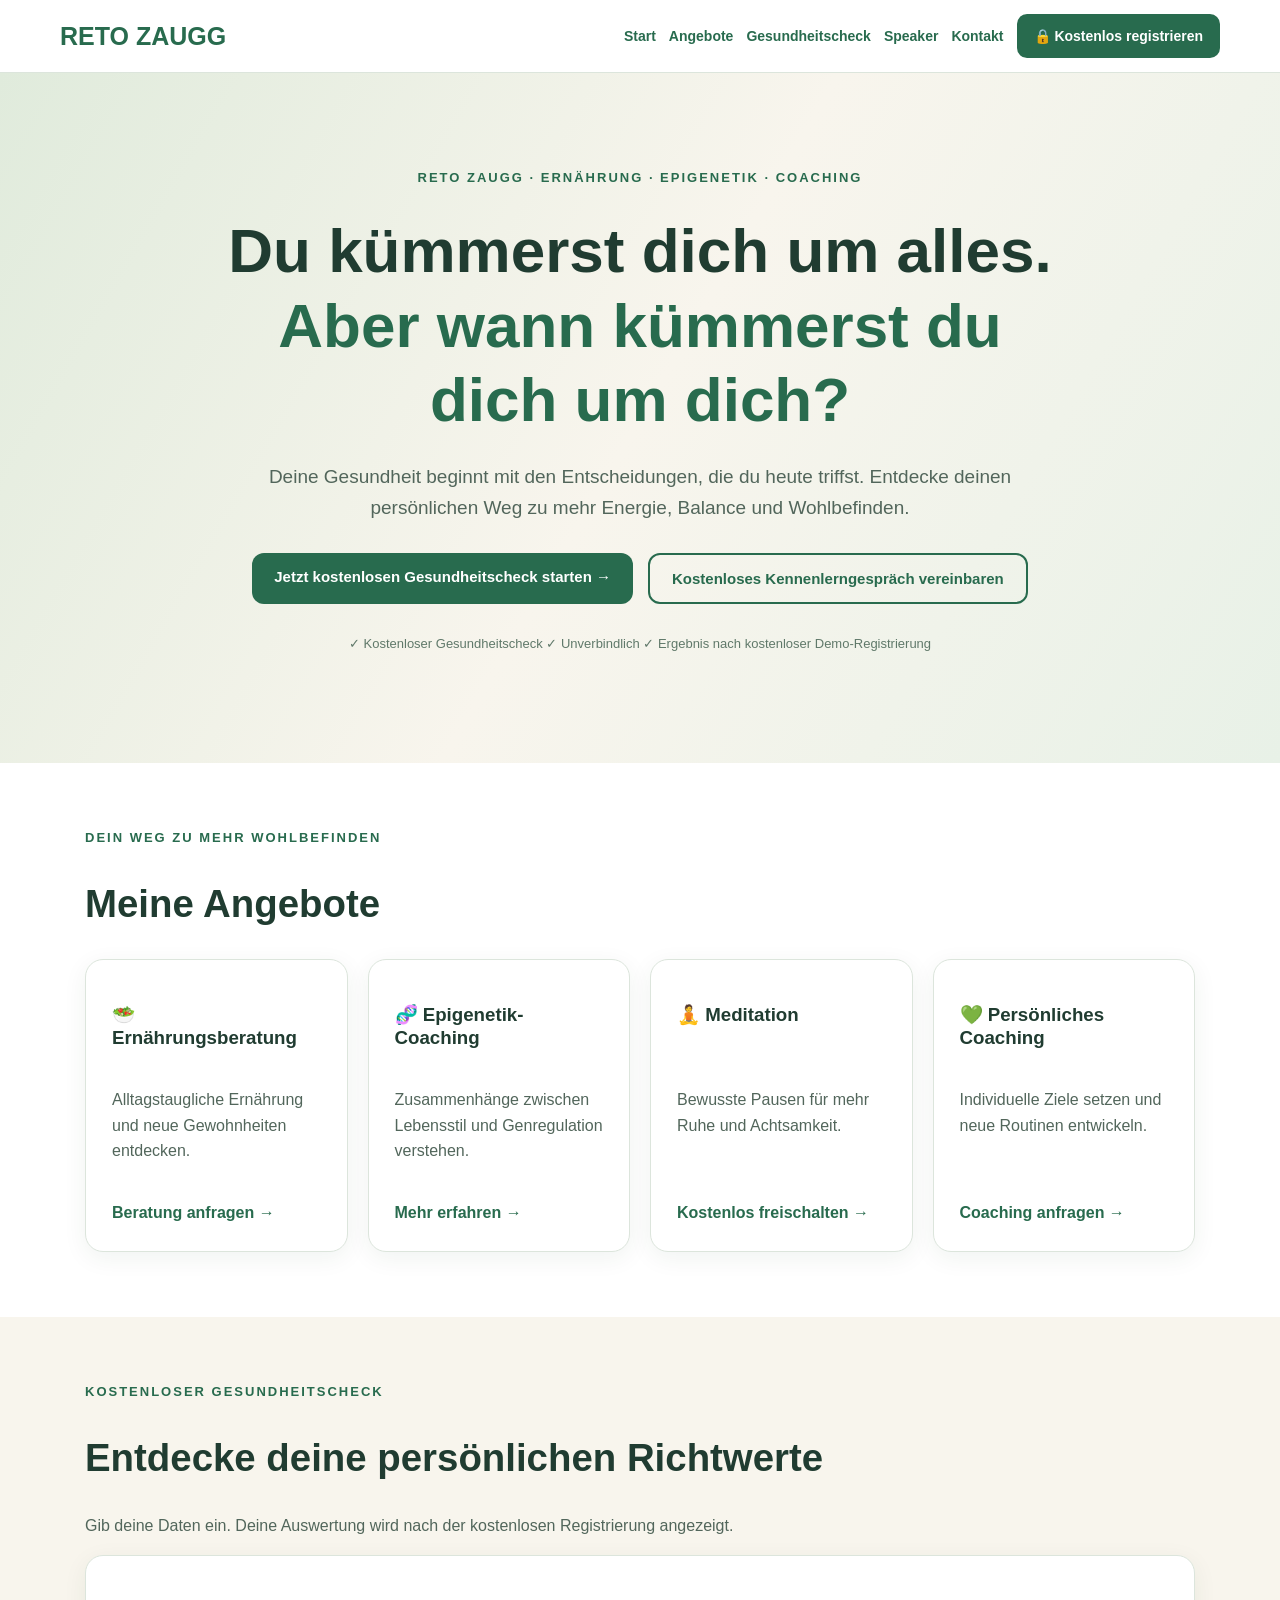
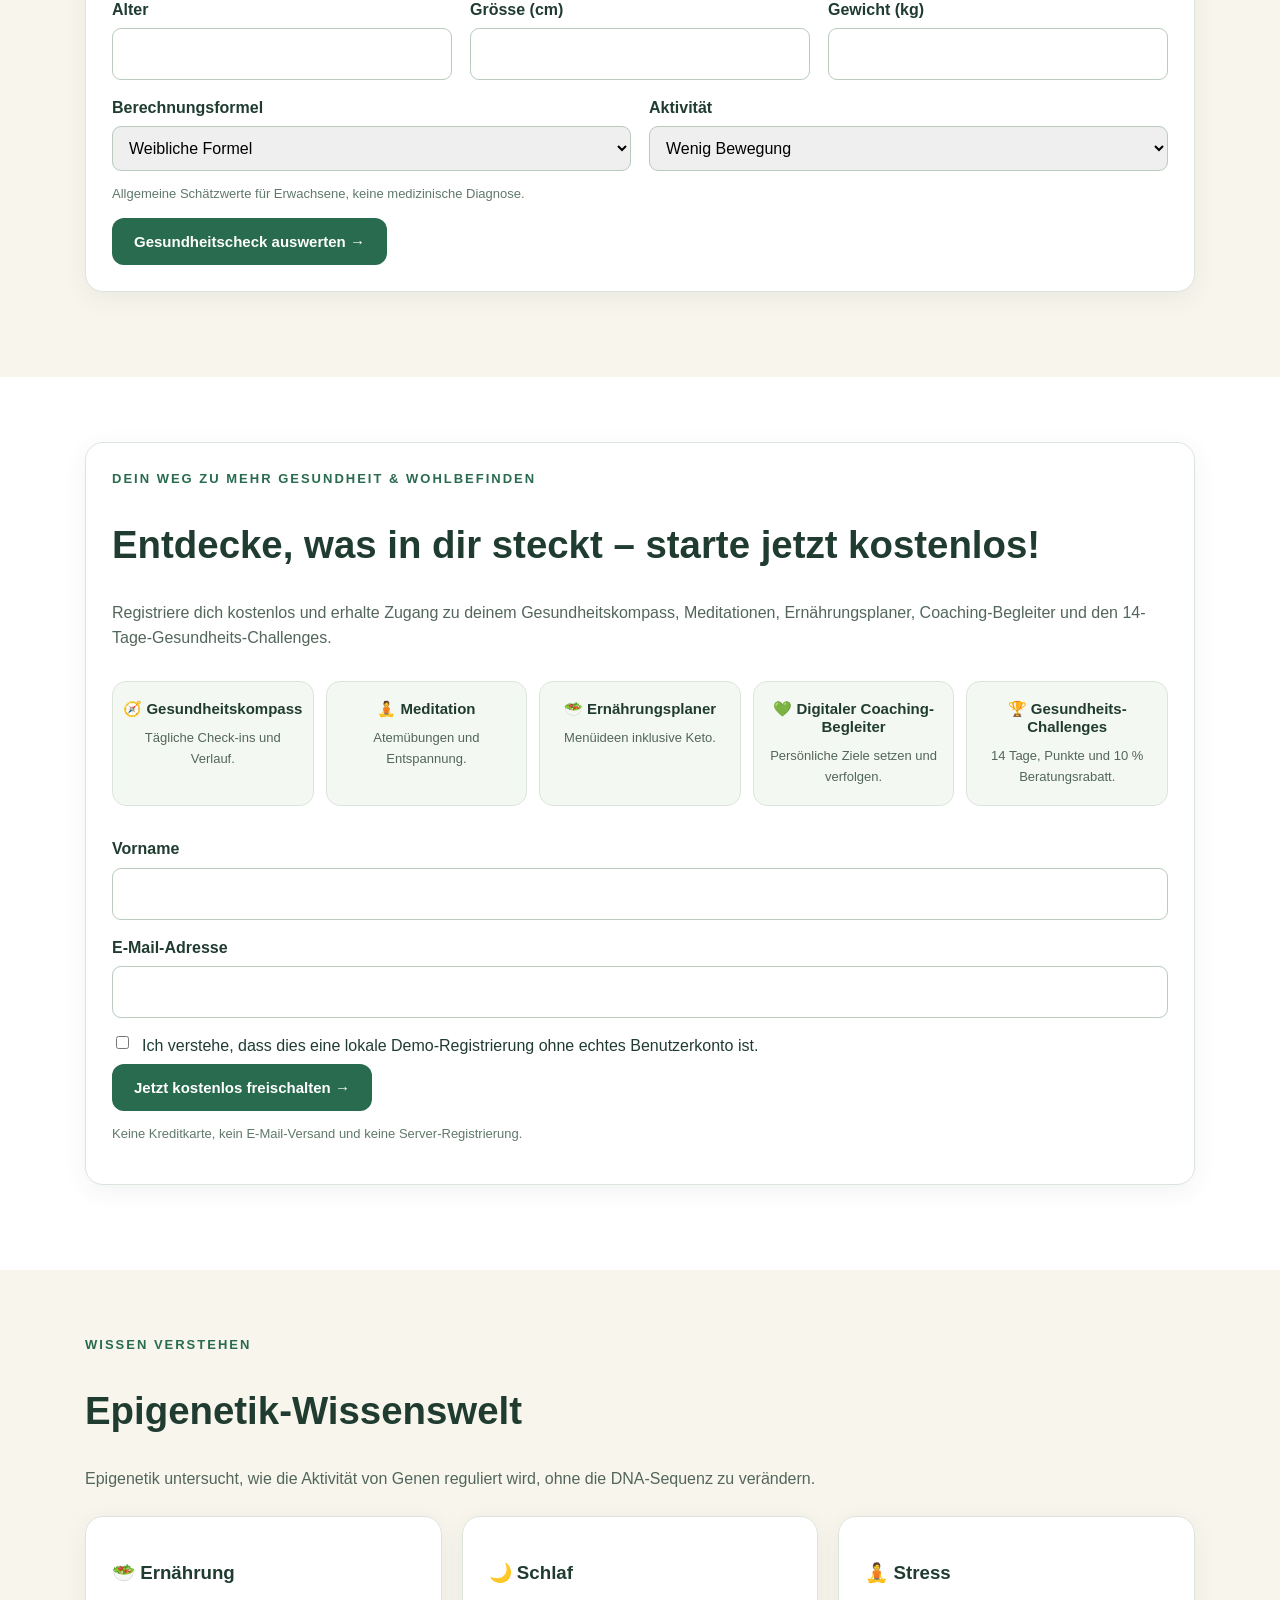
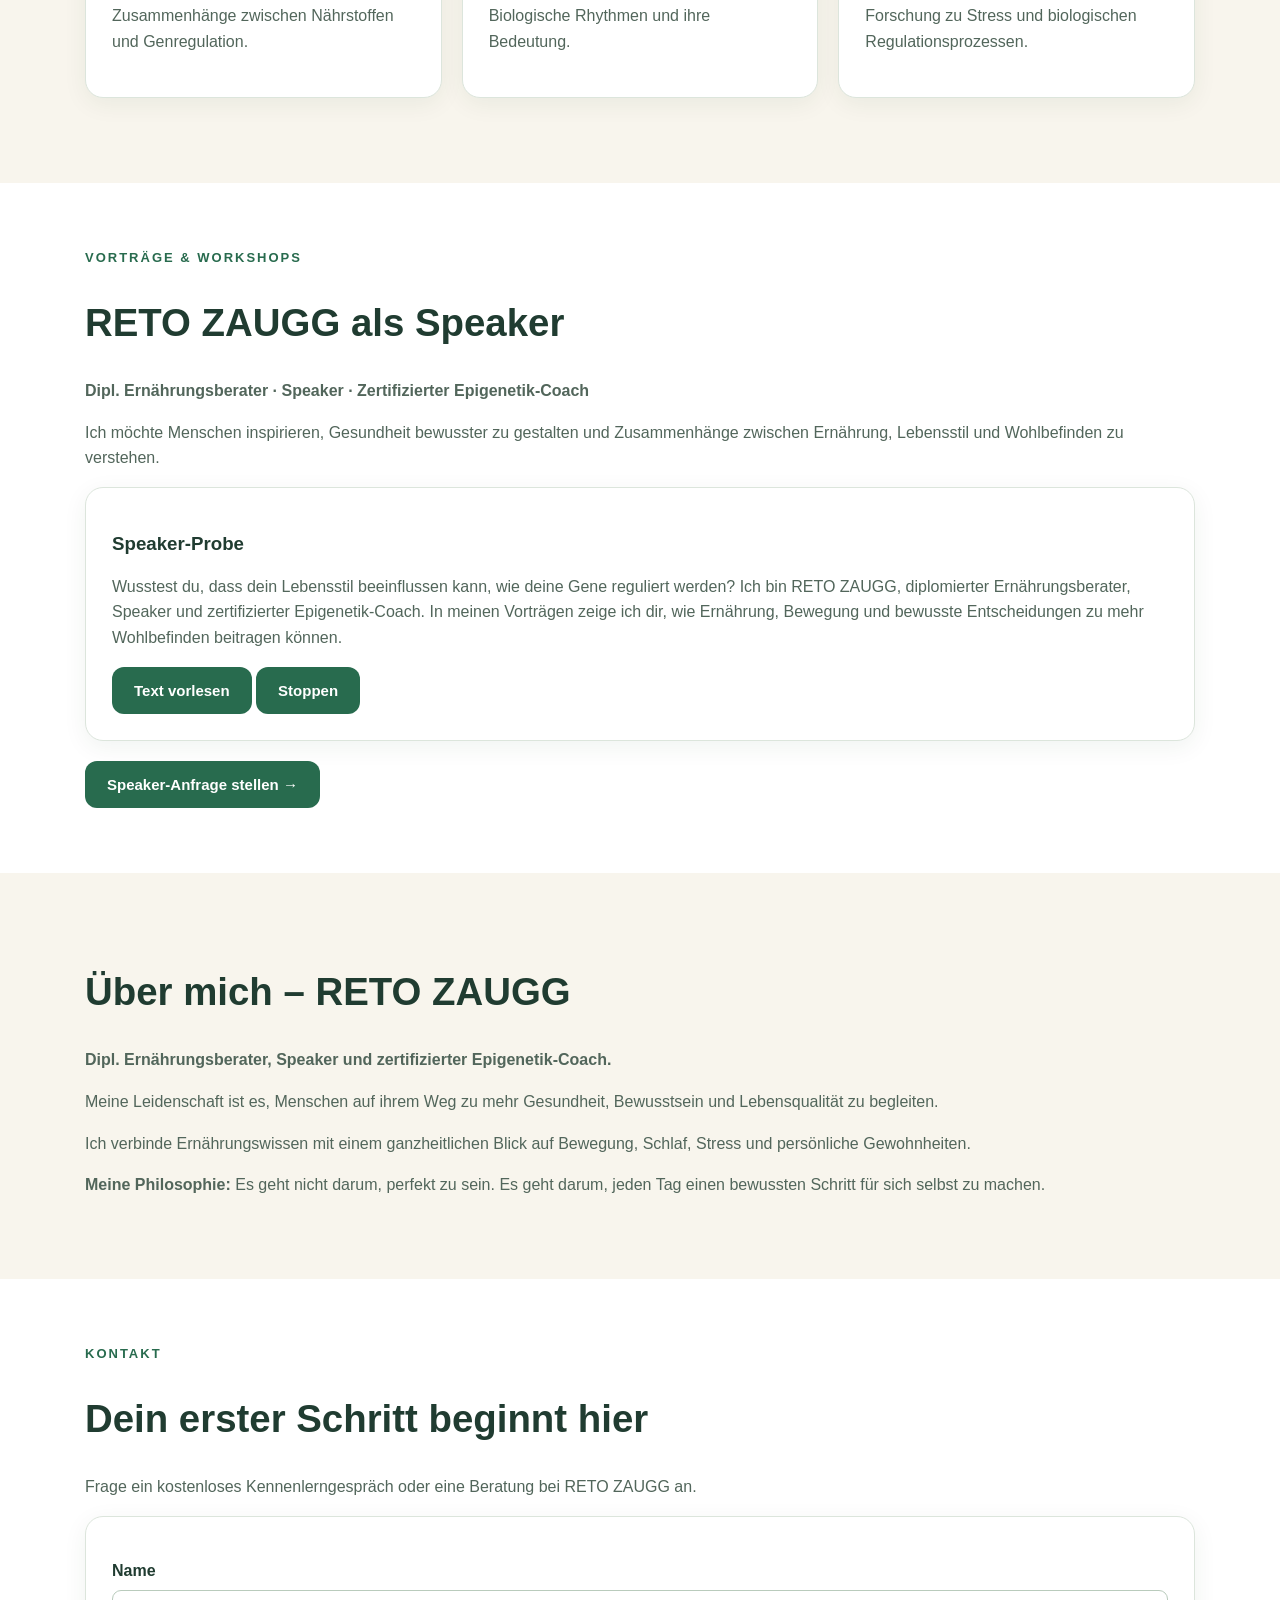
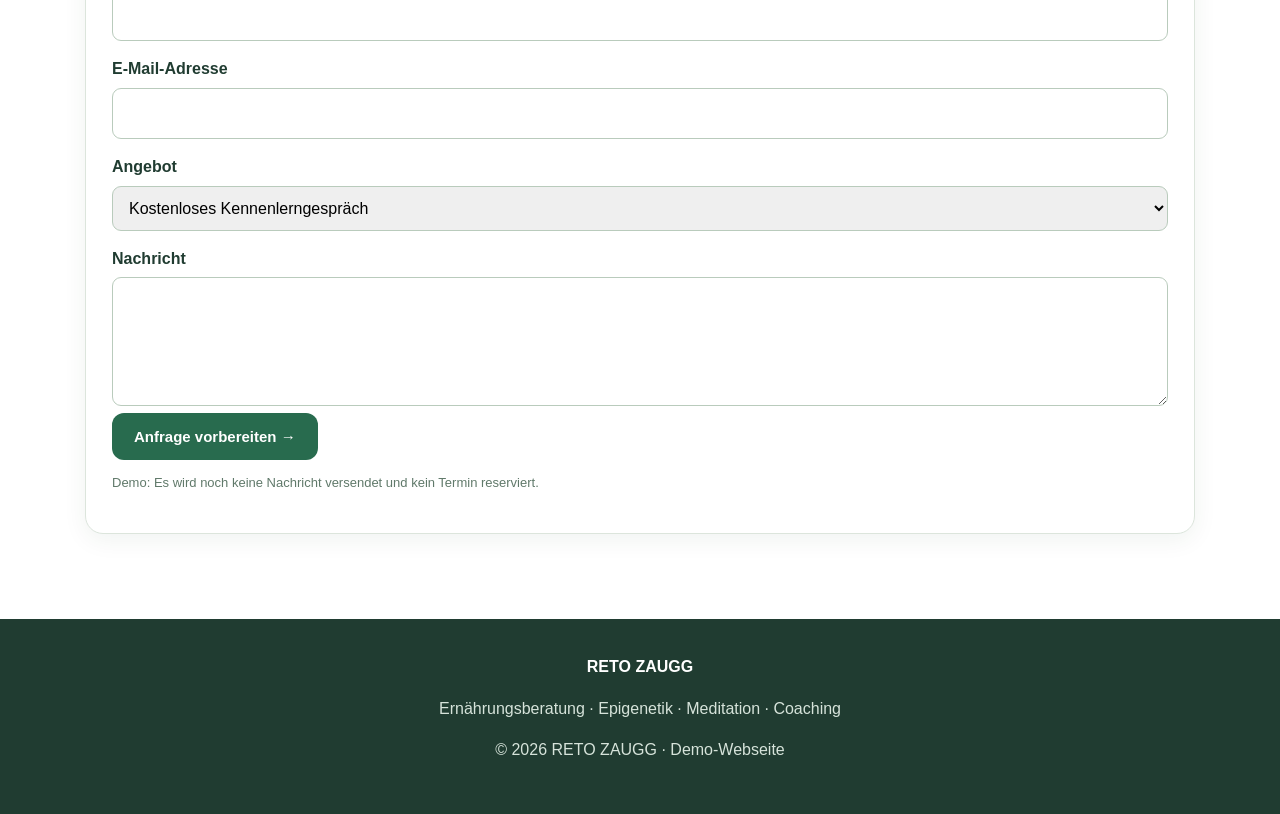
==== commit ab504fc0: "Update index.html" ====
--- a/index.html
+++ b/index.html
@@ -3,13 +3,13 @@
 <html lang="de-CH">
 <head>
 <meta charset="UTF-8">
-<meta name="viewport" content="width=device-width,initial-scale=1">
+<meta name="viewport" content="width=device-width, initial-scale=1">
 
 <title>RETO ZAUGG | Ernährung, Epigenetik & Coaching</title>
-<meta name="description" content="RETO ZAUGG – Ernährungsberatung, Epigenetik-Coaching, Meditation, Gesundheitskompass und persönliche Gesundheits-Challenges.">
+<meta name="description" content="RETO ZAUGG – Ernährungsberatung, Epigenetik-Coaching, Meditation, Gesundheitskompass und 14-Tage-Gesundheits-Challenges.">
 
 <style>
-:root{
+:root {
   --green:#286b4e;
   --dark:#203c31;
   --cream:#f8f5ed;
@@ -18,32 +18,32 @@
   --line:#dce5dc;
 }
 
-*{box-sizing:border-box}
-html{scroll-behavior:smooth}
-
-body{
+* {box-sizing:border-box}
+html {scroll-behavior:smooth}
+
+body {
   margin:0;
   font-family:Arial,Helvetica,sans-serif;
   color:var(--dark);
   line-height:1.6;
 }
 
-a{color:var(--green)}
-p{color:var(--text)}
-h1,h2,h3{line-height:1.2}
-h2{font-size:clamp(27px,3vw,40px)}
-section{scroll-margin-top:135px}
-.hidden{display:none!important}
-
-header{
+a {color:var(--green)}
+p {color:var(--text)}
+h1,h2,h3 {line-height:1.2}
+h2 {font-size:clamp(27px,3vw,40px)}
+section {scroll-margin-top:135px}
+.hidden {display:none!important}
+
+header {
   position:sticky;
   top:0;
   z-index:20;
-  background:#ffffffef;
+  background:#fffffff2;
   border-bottom:1px solid var(--line);
 }
 
-nav{
+nav {
   max-width:1200px;
   margin:auto;
   padding:14px 20px;
@@ -53,69 +53,69 @@
   gap:20px;
 }
 
-.logo{
+.logo {
   font-size:25px;
   font-weight:900;
   text-decoration:none;
   white-space:nowrap;
 }
 
-.navlinks{
+.navlinks {
   display:flex;
   flex-wrap:wrap;
   align-items:center;
   gap:13px;
 }
 
-.navlinks a{
+.navlinks a {
   text-decoration:none;
   font-size:14px;
   font-weight:700;
 }
 
-.member-button{
+.member-button {
   background:var(--green);
   color:white!important;
   border-radius:10px;
   padding:11px 17px;
 }
 
-.container{
+.container {
   max-width:1150px;
   margin:auto;
   padding:65px 20px;
 }
 
-.soft{background:var(--cream)}
-
-.eyebrow{
+.soft {background:var(--cream)}
+
+.eyebrow {
   font-size:13px;
   font-weight:800;
   letter-spacing:2px;
   color:var(--green);
 }
 
-.hero{
+.hero {
   padding:95px 25px;
   text-align:center;
   background:linear-gradient(120deg,#e0ebdc,#f8f5ed,#e8f1e7);
 }
 
-.hero-inner{max-width:850px;margin:auto}
-
-.hero h1{
+.hero-inner {max-width:850px;margin:auto}
+
+.hero h1 {
   font-size:clamp(35px,5vw,62px);
   margin:25px 0;
 }
 
-.hero h1 span{
+.hero h1 span {
   display:block;
   color:var(--green);
 }
 
-.hero p{font-size:19px}
-
-.buttons{
+.hero p {font-size:19px}
+
+.buttons {
   display:flex;
   justify-content:center;
   flex-wrap:wrap;
@@ -123,7 +123,7 @@
   margin:30px 0;
 }
 
-.btn,button{
+.btn,button {
   display:inline-block;
   background:var(--green);
   color:white;
@@ -135,32 +135,32 @@
   text-decoration:none;
 }
 
-.btn:hover,button:hover{background:#1d503a}
-
-.btn-outline{
+.btn:hover,button:hover {background:#1d503a}
+
+.btn-outline {
   background:transparent;
   color:var(--green);
   border:2px solid var(--green);
 }
 
-.btn-outline:hover{
+.btn-outline:hover {
   background:var(--sage);
   color:var(--green);
 }
 
-button:disabled{
+button:disabled {
   opacity:.5;
   cursor:not-allowed;
 }
 
-.grid{
+.grid {
   display:grid;
   grid-template-columns:repeat(auto-fit,minmax(240px,1fr));
   gap:20px;
   margin-top:25px;
 }
 
-.card{
+.card {
   background:white;
   border:1px solid var(--line);
   padding:26px;
@@ -169,43 +169,33 @@
   box-shadow:0 6px 24px #173b2610;
 }
 
-/* ANGEBOTE – LINKS AUF GLEICHER HÖHE */
-
-.angebote-grid{
-  align-items:stretch;
-}
-
-.angebot-card{
+.angebote-grid {align-items:stretch}
+
+.angebot-card {
   display:flex;
   flex-direction:column;
   height:100%;
   margin-bottom:0;
 }
 
-.angebot-card h3{
-  min-height:48px;
-}
-
-.angebot-card a{
+.angebot-card h3 {min-height:48px}
+
+.angebot-card a {
   margin-top:auto;
   padding-top:20px;
   font-weight:700;
   text-decoration:none;
 }
 
-.angebot-card a:hover{
-  text-decoration:underline;
-}
-
-/* FORMULARE */
-
-label{
+.angebot-card a:hover {text-decoration:underline}
+
+label {
   display:block;
   font-weight:700;
   margin:15px 0 6px;
 }
 
-input,select,textarea{
+input,select,textarea {
   width:100%;
   padding:12px;
   font:inherit;
@@ -213,69 +203,67 @@
   border-radius:9px;
 }
 
-input[type=range]{padding:0}
-input[type=checkbox]{width:auto}
-
-.check{
+input[type=range] {padding:0}
+input[type=checkbox] {width:auto}
+
+.check {
   display:flex;
   gap:10px;
   align-items:flex-start;
   font-weight:400;
 }
 
-.row{
+.row {
   display:flex;
   gap:18px;
   flex-wrap:wrap;
 }
 
-.row>div{
+.row>div {
   flex:1;
   min-width:180px;
 }
 
-.result{
+.result {
   background:var(--sage);
   padding:22px;
   border-radius:14px;
   margin:20px 0;
 }
 
-.small{
+.small {
   font-size:13px!important;
   color:#60796a;
 }
 
-.bar{
+.bar {
   height:14px;
   background:#dce7de;
   border-radius:20px;
   overflow:hidden;
 }
 
-.bar-fill{
+.bar-fill {
   height:100%;
   width:0;
   background:var(--green);
   transition:width .3s;
 }
 
-.notice{
+.notice {
   background:#edf5ec;
   padding:20px;
   border-left:4px solid var(--green);
 }
 
-/* MITGLIEDERVORTEILE – 5 SPALTEN */
-
-.member-features{
+.member-features {
   display:grid;
   grid-template-columns:repeat(5,minmax(0,1fr));
   gap:12px;
   margin:30px 0;
 }
 
-.member-feature{
+.member-feature {
   text-align:center;
   background:#f4f8f2;
   border:1px solid var(--line);
@@ -284,27 +272,27 @@
   min-width:0;
 }
 
-.member-feature h3{
+.member-feature h3 {
   font-size:15px;
   margin:0 0 10px;
   overflow-wrap:anywhere;
 }
 
-.member-feature p{
+.member-feature p {
   font-size:13px;
   margin:0;
 }
 
-/* GESUNDHEITS-CHALLENGES */
-
-.challenge-stats{
+/* 14-TAGE-CHALLENGES */
+
+.challenge-stats {
   display:grid;
   grid-template-columns:repeat(3,minmax(0,1fr));
   gap:12px;
   margin:20px 0;
 }
 
-.stat{
+.stat {
   background:#f4f8f2;
   border:1px solid var(--line);
   border-radius:12px;
@@ -312,25 +300,25 @@
   text-align:center;
 }
 
-.stat strong{
+.stat strong {
   display:block;
   font-size:26px;
   color:var(--green);
 }
 
-.stat span{
+.stat span {
   font-size:13px;
   color:var(--text);
 }
 
-.challenge-days{
+.challenge-days {
   display:grid;
-  grid-template-columns:repeat(10,minmax(0,1fr));
+  grid-template-columns:repeat(7,minmax(0,1fr));
   gap:8px;
   margin:20px 0;
 }
 
-.challenge-day{
+.challenge-day {
   aspect-ratio:1;
   display:flex;
   align-items:center;
@@ -342,22 +330,22 @@
   font-size:13px;
 }
 
-.challenge-day.done{
+.challenge-day.done {
   background:var(--green);
   color:white;
 }
 
-.challenge-day.current{
+.challenge-day.current {
   border:2px solid var(--green);
 }
 
-.awards{
+.awards {
   display:grid;
   grid-template-columns:repeat(3,minmax(0,1fr));
   gap:12px;
 }
 
-.award{
+.award {
   text-align:center;
   padding:18px 10px;
   background:#f4f8f2;
@@ -366,60 +354,85 @@
   opacity:.45;
 }
 
-.award.unlocked{opacity:1}
-.award strong{display:block}
-.award span{font-size:13px;color:var(--text)}
-
-footer{
+.award.unlocked {opacity:1}
+.award strong {display:block}
+.award span {font-size:13px;color:var(--text)}
+
+.reward {
+  border:2px dashed var(--green);
+  background:#f4f8f2;
+  border-radius:18px;
+  padding:28px;
+  margin:22px 0;
+  text-align:center;
+}
+
+.reward h3 {
+  font-size:25px;
+  margin:10px 0;
+}
+
+.reward-percent {
+  font-size:clamp(40px,7vw,65px);
+  font-weight:900;
+  color:var(--green);
+  line-height:1.2;
+}
+
+.reward-code {
+  display:inline-block;
+  padding:12px 25px;
+  background:white;
+  border:2px solid var(--green);
+  border-radius:10px;
+  font-size:24px;
+  font-weight:900;
+  letter-spacing:3px;
+  margin:15px 0;
+}
+
+footer {
   background:var(--dark);
   padding:35px 20px;
   text-align:center;
   color:white;
 }
 
-footer p{color:#d6e3da}
-
-/* RESPONSIVE */
-
-@media(max-width:900px){
-  .member-features{
+footer p {color:#d6e3da}
+
+@media(max-width:900px) {
+  .member-features {
     grid-template-columns:repeat(2,minmax(0,1fr));
   }
-  .challenge-days{
-    grid-template-columns:repeat(6,minmax(0,1fr));
-  }
-}
-
-@media(max-width:800px){
-  nav{
+}
+
+@media(max-width:800px) {
+  nav {
     flex-direction:column;
     align-items:flex-start;
   }
-  .navlinks{gap:10px}
-  .hero{padding:65px 20px}
-  .hero p{font-size:16px}
-  .container{padding:45px 18px}
-  .buttons{flex-direction:column}
-  .buttons .btn{width:100%}
-}
-
-@media(max-width:500px){
-  .member-features{
-    grid-template-columns:1fr;
-  }
-  .challenge-days{
-    grid-template-columns:repeat(5,minmax(0,1fr));
-  }
-  .challenge-stats{gap:6px}
-  .stat strong{font-size:20px}
-  .awards{grid-template-columns:1fr}
+
+  .navlinks {gap:10px}
+  .hero {padding:65px 20px}
+  .hero p {font-size:16px}
+  .container {padding:45px 18px}
+  .buttons {flex-direction:column}
+  .buttons .btn {width:100%}
+}
+
+@media(max-width:500px) {
+  .member-features {grid-template-columns:1fr}
+  .challenge-days {grid-template-columns:repeat(7,minmax(0,1fr))}
+  .challenge-stats {gap:6px}
+  .stat strong {font-size:20px}
+  .awards {grid-template-columns:1fr}
+  .reward {padding:20px 12px}
+  .reward-code {font-size:20px}
 }
 </style>
 </head>
 
 <body>
-
-<!-- NAVIGATION -->
 
 <header>
 <nav>
@@ -487,7 +500,7 @@
   </div>
 </section>
 
-<!-- MEINE ANGEBOTE -->
+<!-- ANGEBOTE -->
 
 <section id="angebote" class="container">
 
@@ -498,37 +511,25 @@
 
     <article class="card angebot-card">
       <h3>🥗 Ernährungsberatung</h3>
-      <p>
-        Alltagstaugliche Ernährung und neue
-        Gewohnheiten entdecken.
-      </p>
+      <p>Alltagstaugliche Ernährung und neue Gewohnheiten entdecken.</p>
       <a href="#buchung">Beratung anfragen →</a>
     </article>
 
     <article class="card angebot-card">
       <h3>🧬 Epigenetik-Coaching</h3>
-      <p>
-        Zusammenhänge zwischen Lebensstil
-        und Genregulation verstehen.
-      </p>
+      <p>Zusammenhänge zwischen Lebensstil und Genregulation verstehen.</p>
       <a href="#epigenetik">Mehr erfahren →</a>
     </article>
 
     <article class="card angebot-card">
       <h3>🧘 Meditation</h3>
-      <p>
-        Bewusste Pausen für mehr Ruhe
-        und Achtsamkeit.
-      </p>
+      <p>Bewusste Pausen für mehr Ruhe und Achtsamkeit.</p>
       <a href="#mitgliedschaft">Kostenlos freischalten →</a>
     </article>
 
     <article class="card angebot-card">
       <h3>💚 Persönliches Coaching</h3>
-      <p>
-        Individuelle Ziele setzen und neue
-        Routinen entwickeln.
-      </p>
+      <p>Individuelle Ziele setzen und neue Routinen entwickeln.</p>
       <a href="#buchung">Coaching anfragen →</a>
     </article>
 
@@ -541,7 +542,6 @@
 <div class="container">
 
   <div class="eyebrow">KOSTENLOSER GESUNDHEITSCHECK</div>
-
   <h2>Entdecke deine persönlichen Richtwerte</h2>
 
   <p>
@@ -593,25 +593,19 @@
       keine medizinische Diagnose.
     </p>
 
-    <button type="submit">
-      Gesundheitscheck auswerten →
-    </button>
+    <button type="submit">Gesundheitscheck auswerten →</button>
   </form>
 
   <div id="healthGate" class="notice hidden">
     <h3>🔒 Deine Auswertung ist bereit</h3>
     <p>Registriere dich kostenlos, um dein Ergebnis zu sehen.</p>
-    <a href="#mitgliedschaft" class="btn">
-      Jetzt kostenlos registrieren →
-    </a>
+    <a href="#mitgliedschaft" class="btn">Jetzt kostenlos registrieren →</a>
   </div>
 
   <div id="healthResult" class="result hidden" aria-live="polite">
     <h3>Deine persönliche Auswertung</h3>
     <div id="healthValues"></div>
-    <a href="#kompass" class="btn">
-      Zu deinem Gesundheitskompass →
-    </a>
+    <a href="#kompass" class="btn">Zu deinem Gesundheitskompass →</a>
   </div>
 
 </div>
@@ -627,15 +621,12 @@
       DEIN WEG ZU MEHR GESUNDHEIT &amp; WOHLBEFINDEN
     </div>
 
-    <h2>
-      Entdecke, was in dir steckt – starte jetzt kostenlos!
-    </h2>
+    <h2>Entdecke, was in dir steckt – starte jetzt kostenlos!</h2>
 
     <p>
-      Registriere dich kostenlos und erhalte Zugang zu
-      deinem Gesundheitskompass, Meditationen,
-      Ernährungsplaner, Coaching-Begleiter
-      und den Gesundheits-Challenges.
+      Registriere dich kostenlos und erhalte Zugang zu deinem
+      Gesundheitskompass, Meditationen, Ernährungsplaner,
+      Coaching-Begleiter und den 14-Tage-Gesundheits-Challenges.
     </p>
 
     <div class="member-features">
@@ -662,7 +653,7 @@
 
       <div class="member-feature">
         <h3>🏆 Gesundheits-Challenges</h3>
-        <p>30 Aufgaben mit Punkten und Auszeichnungen.</p>
+        <p>14 Tage, Punkte und 10 % Beratungsrabatt.</p>
       </div>
 
     </div>
@@ -677,18 +668,16 @@
 
       <label class="check">
         <input type="checkbox" required>
-        Ich verstehe, dass dies eine lokale
-        Demo-Registrierung ohne echtes Benutzerkonto ist.
+        Ich verstehe, dass dies eine lokale Demo-Registrierung
+        ohne echtes Benutzerkonto ist.
       </label>
 
-      <button type="submit">
-        Jetzt kostenlos freischalten →
-      </button>
+      <button type="submit">Jetzt kostenlos freischalten →</button>
     </form>
 
     <p class="small">
-      Keine Kreditkarte, kein E-Mail-Versand
-      und keine Server-Registrierung.
+      Keine Kreditkarte, kein E-Mail-Versand und
+      keine Server-Registrierung.
     </p>
   </div>
 
@@ -696,9 +685,7 @@
 
     <h2 id="welcomeTitle">Willkommen!</h2>
 
-    <p>
-      Deine Funktionen sind in diesem Browser freigeschaltet.
-    </p>
+    <p>Deine Funktionen sind in diesem Browser freigeschaltet.</p>
 
     <div class="buttons">
       <a href="#kompass" class="btn">🧭 Gesundheitskompass</a>
@@ -715,18 +702,16 @@
 
 </section>
 
-<!-- DEIN GESUNDHEITSKOMPASS -->
+<!-- GESUNDHEITSKOMPASS -->
 
 <section id="kompass" class="container member-only hidden">
 
   <div class="eyebrow">DEIN TÄGLICHER BEGLEITER</div>
-
   <h2>Dein Gesundheitskompass</h2>
 
   <p>
-    Entdecke, wie es dir heute geht.
-    Behalte deine Energie, deinen Schlaf,
-    deine Bewegung und dein Wohlbefinden im Blick.
+    Entdecke, wie es dir heute geht. Behalte deine Energie,
+    deinen Schlaf, deine Bewegung und dein Wohlbefinden im Blick.
   </p>
 
   <form id="compassForm" class="card">
@@ -755,9 +740,7 @@
     <label for="notes">Persönliche Notiz</label>
     <textarea id="notes" rows="3"></textarea>
 
-    <button type="submit">
-      Heutigen Check-in speichern
-    </button>
+    <button type="submit">Heutigen Check-in speichern</button>
   </form>
 
   <div id="dailyTip" class="result hidden" aria-live="polite"></div>
@@ -765,9 +748,7 @@
   <div class="card">
     <h3>Dein Verlauf</h3>
 
-    <p id="progressText">
-      Noch keine Check-ins vorhanden.
-    </p>
+    <p id="progressText">Noch keine Check-ins vorhanden.</p>
 
     <div class="bar">
       <div id="progressBar" class="bar-fill"></div>
@@ -828,9 +809,7 @@
   <div class="eyebrow">RETO ZAUGG MITGLIEDERBEREICH</div>
   <h2>Intelligenter Ernährungsplaner</h2>
 
-  <p>
-    Entdecke Menüideen passend zu deiner Ernährungsform.
-  </p>
+  <p>Entdecke Menüideen passend zu deiner Ernährungsform.</p>
 
   <div class="card">
 
@@ -864,10 +843,7 @@
   <div class="eyebrow">RETO ZAUGG MITGLIEDERBEREICH</div>
   <h2>Digitaler Coaching-Begleiter</h2>
 
-  <p>
-    Setze dir ein persönliches Ziel
-    und verfolge deinen Fortschritt.
-  </p>
+  <p>Setze dir ein persönliches Ziel und verfolge deinen Fortschritt.</p>
 
   <div class="card">
 
@@ -888,7 +864,7 @@
 
 </section>
 
-<!-- DEINE GESUNDHEITS-CHALLENGES -->
+<!-- 14-TAGE-CHALLENGES -->
 
 <section id="challenges" class="soft member-only hidden">
 <div class="container">
@@ -898,9 +874,10 @@
   <h2>Deine Gesundheits-Challenges</h2>
 
   <p>
-    Stelle dich jeden Tag einer neuen Aufgabe,
-    sammle Punkte, schalte Auszeichnungen frei
-    und entwickle Schritt für Schritt gesunde Gewohnheiten.
+    Stelle dich 14 Tage lang einer neuen Gesundheitsaufgabe,
+    sammle Punkte und schalte Auszeichnungen frei.
+    Nach erfolgreichem Abschluss erhältst du
+    <strong>10 % Rabatt auf deine persönliche Beratung bei RETO ZAUGG.</strong>
   </p>
 
   <div class="card">
@@ -913,7 +890,7 @@
       </div>
 
       <div class="stat">
-        <strong id="challengeCompleted">0/30</strong>
+        <strong id="challengeCompleted">0/14</strong>
         <span>Aufgaben</span>
       </div>
 
@@ -924,7 +901,7 @@
 
     </div>
 
-    <h3 id="challengeDayTitle">Tag 1 von 30</h3>
+    <h3 id="challengeDayTitle">Tag 1 von 14</h3>
 
     <div class="result">
       <h3 id="challengeTaskTitle">Deine Tagesaufgabe</h3>
@@ -948,14 +925,13 @@
 
   <div class="card">
 
-    <h3>Deine 30 Tage</h3>
+    <h3>Deine 14 Tage</h3>
 
     <p class="small">
       Grün = erledigt. Grün umrandet = aktuelle Aufgabe.
     </p>
 
     <div id="challengeDays" class="challenge-days"></div>
-
   </div>
 
   <div class="card">
@@ -970,21 +946,75 @@
         <span>5 Aufgaben</span>
       </div>
 
-      <div id="award15" class="award">
+      <div id="award10" class="award">
         <div>🥈</div>
         <strong>Silber</strong>
-        <span>15 Aufgaben</span>
+        <span>10 Aufgaben</span>
       </div>
 
-      <div id="award30" class="award">
+      <div id="award14" class="award">
         <div>🥇</div>
         <strong>Gold</strong>
-        <span>30 Aufgaben</span>
+        <span>14 Aufgaben</span>
       </div>
 
     </div>
   </div>
 
+  <!-- RABATT VOR ABSCHLUSS -->
+
+  <div id="rewardLocked" class="reward">
+    <h3>🎁 Deine Belohnung wartet!</h3>
+
+    <div class="reward-percent">10 % Rabatt</div>
+
+    <p>
+      Schliesse alle 14 Gesundheits-Challenges ab
+      und sichere dir 10 % Rabatt auf eine
+      persönliche Beratung bei RETO ZAUGG.
+    </p>
+
+    <p id="rewardRemaining"></p>
+  </div>
+
+  <!-- RABATT NACH ABSCHLUSS -->
+
+  <div id="rewardUnlocked" class="reward hidden">
+
+    <h3>🎉 Herzlichen Glückwunsch!</h3>
+
+    <p>
+      Du hast alle 14 Gesundheits-Challenges
+      erfolgreich abgeschlossen.
+    </p>
+
+    <div class="reward-percent">10 % Rabatt</div>
+
+    <p>Dein freigeschalteter Rabattcode:</p>
+
+    <div class="reward-code" id="rewardCode">RETO10</div>
+
+    <p>
+      Verwende diesen Code bei deiner persönlichen
+      Beratungsanfrage.
+    </p>
+
+    <button type="button" id="copyReward">
+      Rabattcode kopieren
+    </button>
+
+    <div class="buttons">
+      <a href="#buchung" class="btn" id="rewardBooking">
+        Jetzt Beratung mit 10 % Rabatt anfragen →
+      </a>
+    </div>
+
+    <p class="small">
+      Der Rabatt wird bei der Buchung manuell geprüft
+      und berücksichtigt.
+    </p>
+  </div>
+
 </div>
 </section>
 
@@ -994,38 +1024,28 @@
 <div class="container">
 
   <div class="eyebrow">WISSEN VERSTEHEN</div>
-
   <h2>Epigenetik-Wissenswelt</h2>
 
   <p>
-    Epigenetik untersucht, wie die Aktivität
-    von Genen reguliert wird, ohne die
-    DNA-Sequenz zu verändern.
+    Epigenetik untersucht, wie die Aktivität von Genen
+    reguliert wird, ohne die DNA-Sequenz zu verändern.
   </p>
 
   <div class="grid">
 
     <div class="card">
       <h3>🥗 Ernährung</h3>
-      <p>
-        Zusammenhänge zwischen Nährstoffen
-        und Genregulation.
-      </p>
+      <p>Zusammenhänge zwischen Nährstoffen und Genregulation.</p>
     </div>
 
     <div class="card">
       <h3>🌙 Schlaf</h3>
-      <p>
-        Biologische Rhythmen und ihre Bedeutung.
-      </p>
+      <p>Biologische Rhythmen und ihre Bedeutung.</p>
     </div>
 
     <div class="card">
       <h3>🧘 Stress</h3>
-      <p>
-        Forschung zu Stress und biologischen
-        Regulationsprozessen.
-      </p>
+      <p>Forschung zu Stress und biologischen Regulationsprozessen.</p>
     </div>
 
   </div>
@@ -1049,10 +1069,9 @@
   </p>
 
   <p>
-    Ich möchte Menschen inspirieren,
-    Gesundheit bewusster zu gestalten
-    und Zusammenhänge zwischen Ernährung,
-    Lebensstil und Wohlbefinden zu verstehen.
+    Ich möchte Menschen inspirieren, Gesundheit
+    bewusster zu gestalten und Zusammenhänge zwischen
+    Ernährung, Lebensstil und Wohlbefinden zu verstehen.
   </p>
 
   <div class="card">
@@ -1060,31 +1079,22 @@
     <h3>Speaker-Probe</h3>
 
     <p id="speakerText">
-      Wusstest du, dass dein Lebensstil beeinflussen
-      kann, wie deine Gene reguliert werden?
-
-      Ich bin RETO ZAUGG, diplomierter
-      Ernährungsberater, Speaker und zertifizierter
-      Epigenetik-Coach.
-
-      In meinen Vorträgen zeige ich dir,
-      wie Ernährung, Bewegung und bewusste
-      Entscheidungen zu mehr Wohlbefinden
-      beitragen können.
+      Wusstest du, dass dein Lebensstil beeinflussen kann,
+      wie deine Gene reguliert werden?
+
+      Ich bin RETO ZAUGG, diplomierter Ernährungsberater,
+      Speaker und zertifizierter Epigenetik-Coach.
+
+      In meinen Vorträgen zeige ich dir, wie Ernährung,
+      Bewegung und bewusste Entscheidungen zu mehr
+      Wohlbefinden beitragen können.
     </p>
 
-    <button type="button" id="speakButton">
-      Text vorlesen
-    </button>
-
-    <button type="button" id="stopSpeak">
-      Stoppen
-    </button>
+    <button type="button" id="speakButton">Text vorlesen</button>
+    <button type="button" id="stopSpeak">Stoppen</button>
   </div>
 
-  <a href="#buchung" class="btn">
-    Speaker-Anfrage stellen →
-  </a>
+  <a href="#buchung" class="btn">Speaker-Anfrage stellen →</a>
 
 </section>
 
@@ -1097,21 +1107,20 @@
 
   <p>
     <strong>
-      Dipl. Ernährungsberater, Speaker
-      und zertifizierter Epigenetik-Coach.
+      Dipl. Ernährungsberater, Speaker und
+      zertifizierter Epigenetik-Coach.
     </strong>
   </p>
 
   <p>
-    Meine Leidenschaft ist es, Menschen auf ihrem
-    Weg zu mehr Gesundheit, Bewusstsein und
-    Lebensqualität zu begleiten.
+    Meine Leidenschaft ist es, Menschen auf ihrem Weg
+    zu mehr Gesundheit, Bewusstsein und Lebensqualität
+    zu begleiten.
   </p>
 
   <p>
-    Ich verbinde Ernährungswissen mit einem
-    ganzheitlichen Blick auf Bewegung, Schlaf,
-    Stress und persönliche Gewohnheiten.
+    Ich verbinde Ernährungswissen mit einem ganzheitlichen
+    Blick auf Bewegung, Schlaf, Stress und persönliche Gewohnheiten.
   </p>
 
   <p>
@@ -1158,9 +1167,15 @@
     <label for="bookMessage">Nachricht</label>
     <textarea id="bookMessage" rows="4"></textarea>
 
-    <button type="submit">
-      Anfrage vorbereiten →
-    </button>
+    <div id="bookingDiscount" class="notice hidden">
+      <strong>🎁 Dein 10-%-Rabatt ist freigeschaltet!</strong>
+      <p>
+        Rabattcode RETO10 wird deiner
+        persönlichen Beratungsanfrage hinzugefügt.
+      </p>
+    </div>
+
+    <button type="submit">Anfrage vorbereiten →</button>
 
     <p class="small">
       Demo: Es wird noch keine Nachricht versendet
@@ -1172,19 +1187,16 @@
 
     <h3>Deine vorbereitete Anfrage</h3>
 
-    <textarea id="bookingCopy" rows="8" readonly></textarea>
+    <textarea id="bookingCopy" rows="9" readonly></textarea>
 
     <button type="button" id="copyBooking">
       Anfrage kopieren
     </button>
-
   </div>
 
 </section>
 
 </main>
-
-<!-- FOOTER -->
 
 <footer>
   <strong>RETO ZAUGG</strong>
@@ -1206,10 +1218,13 @@
 const $ = id => document.getElementById(id);
 
 /*
-  Unveränderter Speicherschlüssel:
-  Bestehende lokale Daten bleiben erhalten.
+  Gleicher Speicherschlüssel wie bisher.
+  Bestehende lokale Einträge bleiben erhalten.
 */
 const KEY = "reto_demo_v3_";
+
+const CHALLENGE_TOTAL = 14;
+const REWARD_CODE = "RETO10";
 
 const protectedIds = [
   "kompass",
@@ -1256,6 +1271,42 @@
   $(id).textContent = value;
 }
 
+function getChallengeDays() {
+  const stored = read("challengeDays", []);
+
+  if (!Array.isArray(stored)) return [];
+
+  return [...new Set(
+    stored.filter(value =>
+      typeof value === "string" &&
+      /^\d{4}-\d{2}-\d{2}$/.test(value)
+    )
+  )].sort();
+}
+
+function challengeCount() {
+  return Math.min(getChallengeDays().length, CHALLENGE_TOTAL);
+}
+
+function rewardUnlocked() {
+  return isMember() && challengeCount() >= CHALLENGE_TOTAL;
+}
+
+function discountEligibleService() {
+  return [
+    "Ernährungsberatung",
+    "Epigenetik-Coaching",
+    "Persönliches Coaching"
+  ].includes($("bookService").value);
+}
+
+function updateBookingDiscount() {
+  $("bookingDiscount").classList.toggle(
+    "hidden",
+    !(rewardUnlocked() && discountEligibleService())
+  );
+}
+
 /* MITGLIEDERBEREICH */
 
 function updateMemberAccess() {
@@ -1282,6 +1333,8 @@
     "welcomeTitle",
     name ? "Willkommen, " + name + "!" : "Willkommen!"
   );
+
+  updateBookingDiscount();
 }
 
 function guardNavigation() {
@@ -1289,7 +1342,7 @@
 
   if (protectedIds.includes(id) && !isMember()) {
     history.replaceState(null, "", "#mitgliedschaft");
-    $("mitgliedschaft").scrollIntoView({ behavior: "smooth" });
+    $("mitgliedschaft").scrollIntoView({ behavior:"smooth" });
   }
 }
 
@@ -1309,12 +1362,13 @@
 
   save("memberName", name);
   updateMemberAccess();
+  renderChallenge();
 
   if (pendingHealth) {
     $("healthGate").classList.add("hidden");
     showHealth(pendingHealth);
   } else {
-    $("mitgliedschaft").scrollIntoView({ behavior: "smooth" });
+    $("mitgliedschaft").scrollIntoView({ behavior:"smooth" });
   }
 });
 
@@ -1327,9 +1381,10 @@
   $("healthResult").classList.add("hidden");
 
   updateMemberAccess();
+  renderChallenge();
 
   history.replaceState(null, "", "#mitgliedschaft");
-  $("mitgliedschaft").scrollIntoView({ behavior: "smooth" });
+  $("mitgliedschaft").scrollIntoView({ behavior:"smooth" });
 });
 
 /* GESUNDHEITSCHECK */
@@ -1358,9 +1413,9 @@
     ($("sex").value === "male" ? 5 : -161);
 
   return {
-    bmi: bmi.toFixed(1),
-    calories: Math.round(base * factor),
-    water: Math.round(weight * 30)
+    bmi:bmi.toFixed(1),
+    calories:Math.round(base * factor),
+    water:Math.round(weight * 30)
   };
 }
 
@@ -1371,16 +1426,16 @@
   box.replaceChildren();
 
   [
-    ["BMI", result.bmi],
-    ["Geschätzter Energiebedarf", result.calories + " kcal/Tag"],
-    ["Grobe Flüssigkeitsorientierung", result.water + " ml/Tag"]
-  ].forEach(([label, value]) => {
+    ["BMI",result.bmi],
+    ["Geschätzter Energiebedarf",result.calories + " kcal/Tag"],
+    ["Grobe Flüssigkeitsorientierung",result.water + " ml/Tag"]
+  ].forEach(([label,value]) => {
     const p = document.createElement("p");
     const strong = document.createElement("strong");
 
     strong.textContent = label + ": ";
 
-    p.append(strong, document.createTextNode(value));
+    p.append(strong,document.createTextNode(value));
     box.appendChild(p);
   });
 
@@ -1395,7 +1450,7 @@
 
   $("healthGate").classList.add("hidden");
   $("healthResult").classList.remove("hidden");
-  $("healthResult").scrollIntoView({ behavior: "smooth" });
+  $("healthResult").scrollIntoView({ behavior:"smooth" });
 }
 
 $("healthForm").addEventListener("submit", e => {
@@ -1410,20 +1465,21 @@
     showHealth(pendingHealth);
   } else {
     $("healthGate").classList.remove("hidden");
-    $("healthGate").scrollIntoView({ behavior: "smooth" });
+    $("healthGate").scrollIntoView({ behavior:"smooth" });
   }
 });
 
-/* DEIN GESUNDHEITSKOMPASS */
-
-["energy", "stress", "mood"].forEach(id => {
+/* GESUNDHEITSKOMPASS */
+
+["energy","stress","mood"].forEach(id => {
   $(id).addEventListener("input", () => {
-    setText(id + "Out", $(id).value);
+    setText(id + "Out",$(id).value);
   });
 });
 
 function renderHistory() {
-  const entries = read("checkins", []);
+  const stored = read("checkins", []);
+  const entries = Array.isArray(stored) ? stored : [];
   const box = $("history");
 
   box.replaceChildren();
@@ -1434,7 +1490,7 @@
   );
 
   $("progressBar").style.width =
-    Math.min(100, entries.length / 30 * 100) + "%";
+    Math.min(100,entries.length / 30 * 100) + "%";
 
   entries.slice(-10).reverse().forEach(entry => {
     const p = document.createElement("p");
@@ -1455,13 +1511,13 @@
   if (!isMember()) return;
 
   const entry = {
-    date: today(),
-    energy: Number($("energy").value),
-    stress: Number($("stress").value),
-    mood: Number($("mood").value),
-    sleep: Number($("sleep").value),
-    movement: Number($("movement").value),
-    notes: $("notes").value
+    date:today(),
+    energy:Number($("energy").value),
+    stress:Number($("stress").value),
+    mood:Number($("mood").value),
+    sleep:Number($("sleep").value),
+    movement:Number($("movement").value),
+    notes:$("notes").value
   };
 
   if (
@@ -1472,7 +1528,9 @@
     return;
   }
 
-  const entries = read("checkins", []);
+  const stored = read("checkins", []);
+  const entries = Array.isArray(stored) ? stored : [];
+
   const index = entries.findIndex(x => x.date === entry.date);
 
   if (index >= 0) {
@@ -1481,9 +1539,9 @@
     entries.push(entry);
   }
 
-  entries.sort((a, b) => a.date.localeCompare(b.date));
-
-  if (!save("checkins", entries)) return;
+  entries.sort((a,b) => a.date.localeCompare(b.date));
+
+  if (!save("checkins",entries)) return;
 
   let tip =
     "Achte heute auf regelmässige Pausen und ausgewogene Mahlzeiten.";
@@ -1502,8 +1560,7 @@
       "Vielleicht findest du heute Zeit für etwas leichte Bewegung.";
   }
 
-  setText("dailyTip", "Dein Tagesimpuls: " + tip);
-
+  setText("dailyTip","Dein Tagesimpuls: " + tip);
   $("dailyTip").classList.remove("hidden");
 
   renderHistory();
@@ -1520,22 +1577,22 @@
 /* ERNÄHRUNGSPLANER */
 
 const meals = {
-  balanced: [
+  balanced:[
     "Frühstück: Haferflocken mit Beeren und Joghurt",
     "Mittag: Quinoa mit Gemüse und Poulet oder Tofu",
     "Abend: Ofengemüse mit Kartoffeln und Kräuterquark"
   ],
-  vegetarian: [
+  vegetarian:[
     "Frühstück: Naturjoghurt mit Früchten und Nüssen",
     "Mittag: Linsen-Bowl mit Gemüse",
     "Abend: Gemüse-Frittata mit Salat"
   ],
-  vegan: [
+  vegan:[
     "Frühstück: Porridge mit Pflanzendrink",
     "Mittag: Kichererbsen-Bowl",
     "Abend: Tofu mit Gemüse und Vollkornreis"
   ],
-  keto: [
+  keto:[
     "Frühstück: Omelett mit Avocado",
     "Mittag: Salat mit Ei, Oliven und Feta",
     "Abend: Lachs mit Broccoli und Olivenöl"
@@ -1593,7 +1650,7 @@
   }
 
   update();
-  breathTimer = setInterval(update, 1000);
+  breathTimer = setInterval(update,1000);
 });
 
 $("eveningButton").addEventListener("click", () => {
@@ -1608,148 +1665,115 @@
   $("eveningText").classList.remove("hidden");
 });
 
-/* DIGITALER COACHING-BEGLEITER */
+/* COACHING */
 
 $("saveGoal").addEventListener("click", () => {
   if (!isMember()) return;
 
   const goal = $("goal").value.trim();
 
-  if (goal && save("goal", goal)) {
-    setText("goalDisplay", "Dein Ziel: " + goal);
+  if (goal && save("goal",goal)) {
+    setText("goalDisplay","Dein Ziel: " + goal);
   }
 });
 
-const savedGoal = read("goal", "");
+const savedGoal = read("goal","");
 
 if (savedGoal) {
   $("goal").value = savedGoal;
-  setText("goalDisplay", "Dein Ziel: " + savedGoal);
-}
-
-/* DEINE GESUNDHEITS-CHALLENGES */
+  setText("goalDisplay","Dein Ziel: " + savedGoal);
+}
+
+/* 14-TAGE-GESUNDHEITS-CHALLENGES */
 
 const challengeTasks = [
-  ["Bewusst Wasser trinken",
-   "Trinke heute regelmässig Wasser und achte auf dein Durstgefühl."],
-
-  ["20 Minuten spazieren",
-   "Gehe heute mindestens 20 Minuten an die frische Luft."],
-
-  ["Gemüse entdecken",
-   "Baue heute drei unterschiedliche Gemüsesorten in deine Mahlzeiten ein."],
-
-  ["5 Minuten Atemübung",
-   "Nimm dir fünf Minuten Zeit für ruhiges, bewusstes Atmen."],
-
-  ["Zuckerarme Getränke",
-   "Wähle heute möglichst Wasser oder ungesüssten Tee statt Süssgetränken."],
-
-  ["Bewusst frühstücken",
-   "Nimm dir Zeit für ein ausgewogenes Frühstück."],
-
-  ["30 Minuten Bewegung",
-   "Bewege dich heute insgesamt 30 Minuten, angepasst an deine Möglichkeiten."],
-
-  ["Digital Detox",
-   "Verbringe heute 30 Minuten bewusst ohne Handy."],
-
-  ["Gesunde Fette",
-   "Integriere heute beispielsweise Nüsse, Olivenöl oder Avocado."],
-
-  ["Dankbarkeit",
-   "Schreibe drei Dinge auf, für die du dankbar bist."],
-
-  ["Frisches Essen",
-   "Bereite heute eine Mahlzeit mit möglichst frischen Zutaten zu."],
-
-  ["Schlafroutine",
-   "Plane heute eine ruhige Abendroutine und eine regelmässige Schlafenszeit."],
-
-  ["Treppen statt Lift",
-   "Nutze heute, wenn es für dich möglich ist, die Treppe."],
-
-  ["Achtsam essen",
-   "Iss eine Mahlzeit langsam und ohne Ablenkung."],
-
-  ["Proteinreiche Mahlzeit",
-   "Baue heute eine passende Proteinquelle in eine Mahlzeit ein."],
-
-  ["Natur erleben",
-   "Verbringe heute mindestens 20 Minuten draussen."],
-
-  ["Stress reduzieren",
-   "Plane drei kurze bewusste Pausen über den Tag verteilt."],
-
-  ["Neue Gemüsesorte",
-   "Probiere heute eine Gemüsesorte, die du selten isst."],
-
-  ["Beweglichkeit",
-   "Mache heute zehn Minuten sanfte Mobilitätsübungen."],
-
-  ["Ballaststoffe",
-   "Integriere heute eine ballaststoffreiche Lebensmittelquelle."],
-
-  ["Positive Gedanken",
-   "Notiere heute drei Dinge, die gut gelaufen sind."],
-
-  ["Bewusst einkaufen",
-   "Erstelle eine Einkaufsliste mit ausgewogenen Lebensmitteln."],
-
-  ["Entspannung",
-   "Nimm dir heute zehn Minuten nur für dich."],
-
-  ["Ausgewogenes Mittagessen",
-   "Gestalte dein Mittagessen mit Gemüse, einer Proteinquelle und einer passenden Beilage."],
-
-  ["Bewegungspause",
-   "Stehe während längerer Sitzphasen regelmässig auf und bewege dich."],
-
-  ["Früchte geniessen",
-   "Baue heute eine Portion frisches Obst in deinen Tag ein."],
-
-  ["Soziale Verbindung",
-   "Nimm dir bewusst Zeit für ein Gespräch mit einem lieben Menschen."],
-
-  ["Abend ohne Bildschirm",
-   "Verzichte nach Möglichkeit 30 Minuten vor dem Schlafengehen auf Bildschirme."],
-
-  ["Dein Wohlfühlmoment",
-   "Unternimm heute etwas, das dir Freude bereitet."],
-
-  ["30 Tage reflektieren",
-   "Überlege, welche neuen Gewohnheiten du langfristig beibehalten möchtest."]
+  [
+    "Bewusst Wasser trinken",
+    "Trinke heute regelmässig Wasser und achte auf dein Durstgefühl."
+  ],
+  [
+    "20 Minuten spazieren",
+    "Gehe heute mindestens 20 Minuten an die frische Luft."
+  ],
+  [
+    "Gemüse entdecken",
+    "Baue heute drei unterschiedliche Gemüsesorten in deine Mahlzeiten ein."
+  ],
+  [
+    "5 Minuten Atemübung",
+    "Nimm dir fünf Minuten Zeit für ruhiges, bewusstes Atmen."
+  ],
+  [
+    "Zuckerarme Getränke",
+    "Wähle heute möglichst Wasser oder ungesüssten Tee statt Süssgetränken."
+  ],
+  [
+    "Bewusst frühstücken",
+    "Nimm dir Zeit für ein ausgewogenes Frühstück."
+  ],
+  [
+    "30 Minuten Bewegung",
+    "Bewege dich heute insgesamt 30 Minuten, angepasst an deine Möglichkeiten."
+  ],
+  [
+    "Digital Detox",
+    "Verbringe heute 30 Minuten bewusst ohne Handy."
+  ],
+  [
+    "Gesunde Fette",
+    "Integriere heute beispielsweise Nüsse, Olivenöl oder Avocado."
+  ],
+  [
+    "Dankbarkeit",
+    "Schreibe drei Dinge auf, für die du dankbar bist."
+  ],
+  [
+    "Frisches Essen",
+    "Bereite heute eine Mahlzeit mit möglichst frischen Zutaten zu."
+  ],
+  [
+    "Schlafroutine",
+    "Plane heute eine ruhige Abendroutine und eine regelmässige Schlafenszeit."
+  ],
+  [
+    "Treppen statt Lift",
+    "Nutze heute, wenn es für dich möglich ist, die Treppe."
+  ],
+  [
+    "14 Tage reflektieren",
+    "Überlege, welche neuen Gewohnheiten du langfristig beibehalten möchtest."
+  ]
 ];
 
 function renderChallenge() {
-  const stored = read("challengeDays", []);
-  const days = Array.isArray(stored) ? stored : [];
-  const count = Math.min(days.length, 30);
-
-  setText("challengePoints", count * 10);
-  setText("challengeCompleted", count + "/30");
+  const days = getChallengeDays();
+  const count = challengeCount();
+
+  setText("challengePoints",count * 10);
+  setText("challengeCompleted",count + "/14");
   setText(
     "challengeProgress",
-    count + " von 30 Aufgaben erledigt"
+    count + " von 14 Aufgaben erledigt"
   );
 
-  $("challengeBar").style.width = (count / 30 * 100) + "%";
+  $("challengeBar").style.width =
+    (count / CHALLENGE_TOTAL * 100) + "%";
 
   const awardCount =
     (count >= 5 ? 1 : 0) +
-    (count >= 15 ? 1 : 0) +
-    (count >= 30 ? 1 : 0);
-
-  setText("challengeAwardCount", awardCount + "/3");
-
-  $("award5").classList.toggle("unlocked", count >= 5);
-  $("award15").classList.toggle("unlocked", count >= 15);
-  $("award30").classList.toggle("unlocked", count >= 30);
+    (count >= 10 ? 1 : 0) +
+    (count >= 14 ? 1 : 0);
+
+  setText("challengeAwardCount",awardCount + "/3");
+
+  $("award5").classList.toggle("unlocked",count >= 5);
+  $("award10").classList.toggle("unlocked",count >= 10);
+  $("award14").classList.toggle("unlocked",count >= 14);
 
   const dayGrid = $("challengeDays");
   dayGrid.replaceChildren();
 
-  for (let i = 1; i <= 30; i++) {
+  for (let i = 1; i <= CHALLENGE_TOTAL; i++) {
     const cell = document.createElement("div");
 
     cell.className = "challenge-day";
@@ -1769,10 +1793,21 @@
     dayGrid.appendChild(cell);
   }
 
-  if (count >= 30) {
+  $("rewardLocked").classList.toggle("hidden",count >= 14);
+  $("rewardUnlocked").classList.toggle("hidden",count < 14);
+
+  setText(
+    "rewardRemaining",
+    count >= 14
+      ? ""
+      : "Noch " + (14 - count) +
+        " Aufgaben bis zu deinem 10-%-Rabatt."
+  );
+
+  if (count >= 14) {
     setText(
       "challengeDayTitle",
-      "🎉 Challenge abgeschlossen!"
+      "🎉 Alle 14 Challenges abgeschlossen!"
     );
 
     setText(
@@ -1782,30 +1817,40 @@
 
     setText(
       "challengeTaskDescription",
-      "Du hast alle 30 Aufgaben abgeschlossen und 300 Punkte gesammelt."
+      "Du hast alle 14 Aufgaben abgeschlossen, " +
+      "140 Punkte gesammelt und deinen 10-%-Rabatt freigeschaltet."
     );
 
     $("challengeButton").disabled = true;
 
     setText(
       "challengeMessage",
-      "🥇 Gold-Auszeichnung freigeschaltet!"
+      "🥇 Gold-Auszeichnung und Rabattcode RETO10 freigeschaltet!"
     );
 
+    updateBookingDiscount();
     return;
   }
 
-  const task = challengeTasks[count];
+  const completedToday = days.includes(today());
+
+  /*
+    Nach einem heutigen Abschluss bleibt die erledigte
+    Aufgabe sichtbar. Die nächste Aufgabe erscheint morgen.
+  */
+  const taskIndex = completedToday
+    ? Math.max(0,count - 1)
+    : count;
+
+  const task = challengeTasks[taskIndex];
 
   setText(
     "challengeDayTitle",
-    "Tag " + (count + 1) + " von 30"
+    "Tag " + (taskIndex + 1) + " von 14"
   );
 
-  setText("challengeTaskTitle", task[0]);
-  setText("challengeTaskDescription", task[1]);
-
-  const completedToday = days.includes(today());
+  setText("challengeTaskTitle",task[0]);
+  setText("challengeTaskDescription",task[1]);
 
   $("challengeButton").disabled = completedToday;
 
@@ -1815,26 +1860,49 @@
       ? "✓ Deine heutige Aufgabe ist erledigt. Morgen geht es weiter!"
       : "Erledige die Aufgabe und sammle 10 Punkte."
   );
+
+  updateBookingDiscount();
 }
 
 $("challengeButton").addEventListener("click", () => {
   if (!isMember()) return;
 
-  const stored = read("challengeDays", []);
-  const days = Array.isArray(stored) ? stored : [];
-
-  if (!days.includes(today()) && days.length < 30) {
+  const days = getChallengeDays();
+
+  if (!days.includes(today()) && days.length < CHALLENGE_TOTAL) {
     days.push(today());
 
-    if (!save("challengeDays", days)) return;
+    if (!save("challengeDays",days)) return;
   }
 
   renderChallenge();
 });
 
+/* RABATTCODE */
+
+$("copyReward").addEventListener("click",async () => {
+  if (!rewardUnlocked()) return;
+
+  try {
+    await navigator.clipboard.writeText(REWARD_CODE);
+    alert("Rabattcode RETO10 kopiert.");
+  } catch {
+    alert("Dein Rabattcode lautet RETO10.");
+  }
+});
+
+$("rewardBooking").addEventListener("click",() => {
+  if (!rewardUnlocked()) return;
+
+  $("bookService").value = "Ernährungsberatung";
+  updateBookingDiscount();
+});
+
+$("bookService").addEventListener("change",updateBookingDiscount);
+
 /* SPEAKER */
 
-$("speakButton").addEventListener("click", () => {
+$("speakButton").addEventListener("click",() => {
   if (!("speechSynthesis" in window)) {
     alert("Dein Browser unterstützt keine Sprachausgabe.");
     return;
@@ -1852,31 +1920,43 @@
   speechSynthesis.speak(speech);
 });
 
-$("stopSpeak").addEventListener("click", () => {
+$("stopSpeak").addEventListener("click",() => {
   if ("speechSynthesis" in window) {
     speechSynthesis.cancel();
   }
 });
 
-/* KONTAKT */
-
-$("bookingForm").addEventListener("submit", e => {
+/* BERATUNGSANFRAGE */
+
+$("bookingForm").addEventListener("submit",e => {
   e.preventDefault();
+
+  const hasDiscount =
+    rewardUnlocked() && discountEligibleService();
+
+  const discountText = hasDiscount
+    ? "\n\nCHALLENGE-BELOHNUNG:\n" +
+      "14 Gesundheits-Challenges abgeschlossen.\n" +
+      "Rabattcode: " + REWARD_CODE + "\n" +
+      "Beantragter Rabatt: 10 % auf persönliche Beratung.\n" +
+      "Bitte Berechtigung bei der Buchung prüfen."
+    : "";
 
   const request =
     "Anfrage an RETO ZAUGG\n\n" +
     "Name: " + $("bookName").value.trim() + "\n" +
     "E-Mail: " + $("bookEmail").value.trim() + "\n" +
     "Angebot: " + $("bookService").value + "\n\n" +
-    "Nachricht:\n" + $("bookMessage").value.trim();
+    "Nachricht:\n" + $("bookMessage").value.trim() +
+    discountText;
 
   $("bookingCopy").value = request;
   $("bookingResult").classList.remove("hidden");
 
-  $("bookingResult").scrollIntoView({ behavior: "smooth" });
+  $("bookingResult").scrollIntoView({ behavior:"smooth" });
 });
 
-$("copyBooking").addEventListener("click", async () => {
+$("copyBooking").addEventListener("click",async () => {
   try {
     await navigator.clipboard.writeText(
       $("bookingCopy").value
@@ -1899,7 +1979,7 @@
 renderHistory();
 renderChallenge();
 
-setTimeout(guardNavigation, 100);
+setTimeout(guardNavigation,100);
 
 </script>
 
